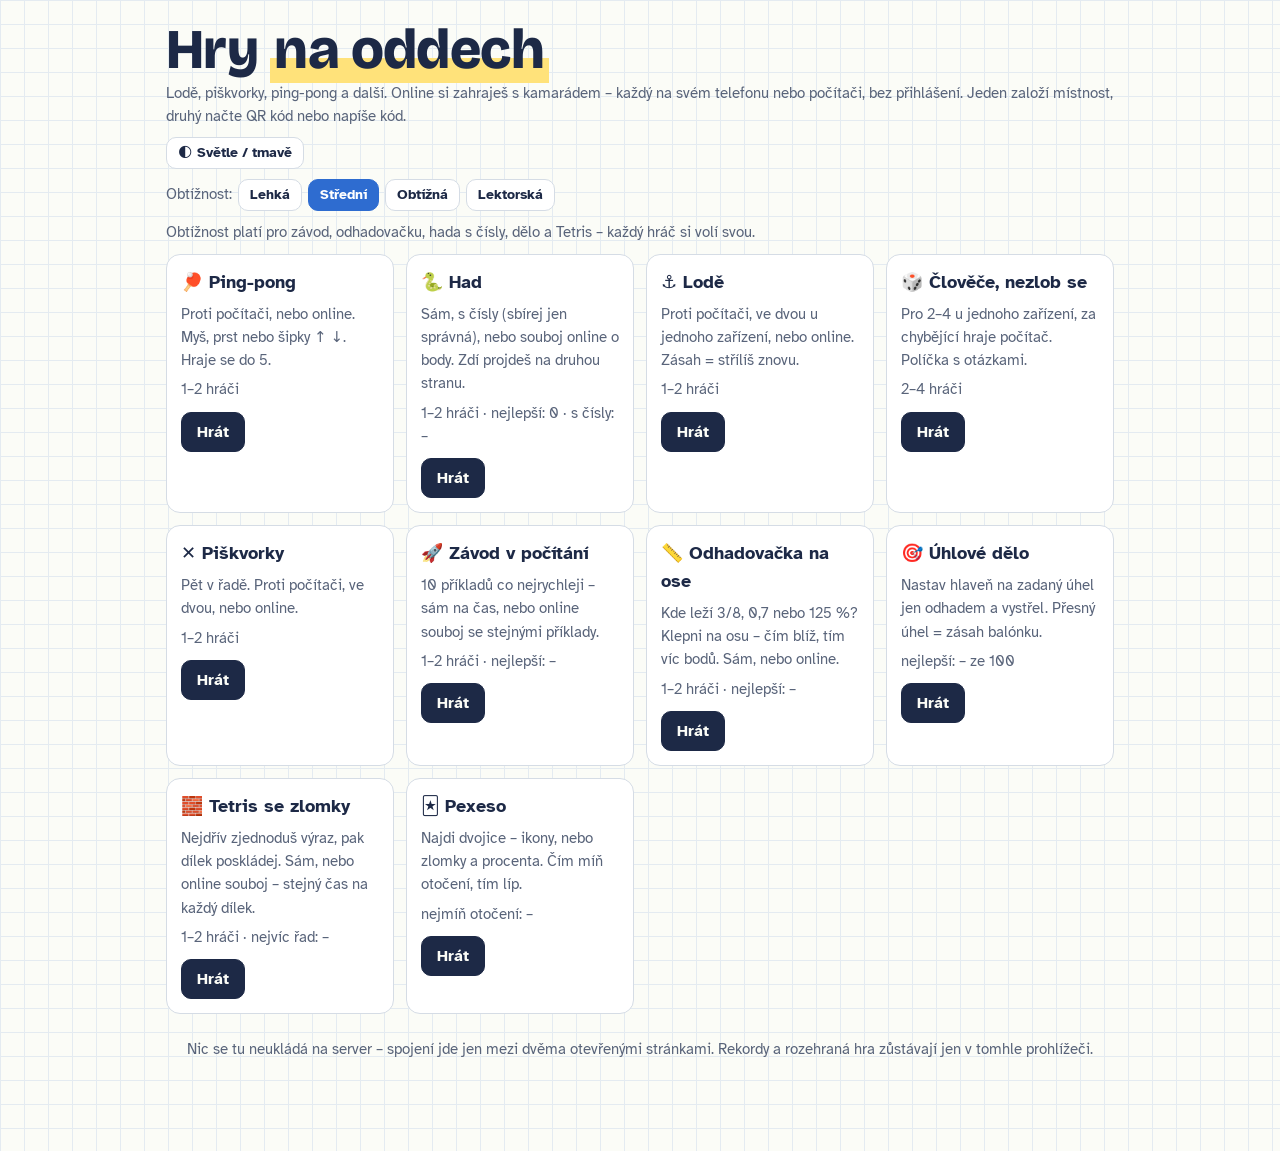
==== hry/index.html @ f2d733c8 "Učebna 0.8.5: hry na telefonu přes celou obrazovku Co-Authored-By: Claude Opus 5.5 <noreply@anthropi" ====
<!doctype html>
<!-- Hry na oddech: sestaveno ze stejných souborů her jako Matika (sestav-hry.py) – neupravovat ručně. Bez lekcí, testů a dat. -->
<html lang="cs"><head><meta charset="utf-8"><meta name="viewport" content="width=device-width,initial-scale=1,viewport-fit=cover"><meta name="description" content="Hry na oddech – lodě, piškvorky, ping-pong online bez přihlášení."><meta name="robots" content="noindex"><title>Hry na oddech</title>
<meta name="claude:viewport-fit-sides" content="cover">
<link rel="preconnect" href="https://fonts.googleapis.com">
<link rel="preconnect" href="https://fonts.gstatic.com" crossorigin>
<link rel="stylesheet" href="https://fonts.googleapis.com/css2?family=Atkinson+Hyperlegible:ital,wght@0,400;0,700;1,400&family=Bricolage+Grotesque:opsz,wght@12..96,600;12..96,800&family=Caveat:wght@500;700&family=STIX+Two+Text:ital,wght@0,500;1,500&display=swap">
<style id="matika-css">
/* Školní sešit: čtverečkovaný papír, modré pero, červená oprava, žlutý zvýrazňovač.
   Každá lekce je cesta po krocích – vždy jedna myšlenka, jeden obrázek, se kterým si hraješ, a hned malý úkol. */
:root {
  --papir: #fbfcf7; --mrizka: #e4ebf1; --karta: #ffffff; --linka: #d5dce5;
  --inkoust: #1d2946; --tuzka: #59647a; --cervena: #cf3f36; --zelena: #1f7f54; --zvyraz: #ffe27a;
  --modra: #2e6cd0; --cokolada: #7a4a2b; --cokolada-s: #ead9c8; --jablko: #d8483a; --hruska: #7fa21f; --fialova: #7b4fc4; --oranzova: #d9821e;
  --f-text: "Atkinson Hyperlegible", system-ui, -apple-system, "Segoe UI", sans-serif;
  --f-nadpis: "Bricolage Grotesque", "Atkinson Hyperlegible", system-ui, sans-serif;
  --f-ruka: "Caveat", "Segoe Print", "Comic Sans MS", cursive;
  --f-mat: "STIX Two Text", "Cambria Math", "Times New Roman", serif;
}
@media (prefers-color-scheme: dark) { :root:not([data-theme="light"]) {
  --papir: #131826; --mrizka: #1c2334; --karta: #1a2131; --linka: #2f394d;
  --inkoust: #e6ebf6; --tuzka: #a4aec3; --cervena: #ff6c62; --zelena: #4dc690; --zvyraz: #6a5716;
  --modra: #72a5ff; --cokolada: #c48a5c; --cokolada-s: #3a2b22; --jablko: #ff6b5b; --hruska: #b6d651; --fialova: #b28cff; --oranzova: #f0a24a; color-scheme: dark; } }
:root[data-theme="dark"] {
  --papir: #131826; --mrizka: #1c2334; --karta: #1a2131; --linka: #2f394d;
  --inkoust: #e6ebf6; --tuzka: #a4aec3; --cervena: #ff6c62; --zelena: #4dc690; --zvyraz: #6a5716;
  --modra: #72a5ff; --cokolada: #c48a5c; --cokolada-s: #3a2b22; --jablko: #ff6b5b; --hruska: #b6d651; --fialova: #b28cff; --oranzova: #f0a24a; color-scheme: dark; }

/* Vzhledy za body – přebíjí světlý i tmavý režim (stejná síla pravidla, jsou později) */
:root[data-skin="noc"] { --papir: #0f1530; --mrizka: #1a2246; --karta: #161d3d; --linka: #2b3561; --inkoust: #e9ecff; --tuzka: #a9b1d6; --modra: #7fb2ff; --zvyraz: #5a4a12; --cervena: #ff7a70; --zelena: #5fd3a0; --cokolada: #c48a5c; --cokolada-s: #3a2b22; --jablko: #ff6b5b; --hruska: #b6d651; --fialova: #b28cff; --oranzova: #f0a24a; color-scheme: dark; }
:root[data-skin="les"] { --papir: #f1f6ec; --mrizka: #dfe9d6; --karta: #fbfdf8; --linka: #c9d8bd; --inkoust: #1f3a26; --tuzka: #566a58; --modra: #2f7a2b; --zvyraz: #f2df86; --cervena: #cf3f36; --zelena: #1f7f54; --cokolada: #7a4a2b; --cokolada-s: #ead9c8; --jablko: #d8483a; --hruska: #7fa21f; --fialova: #7b4fc4; --oranzova: #d9821e; color-scheme: light; }
:root[data-skin="more"] { --papir: #eef7f9; --mrizka: #d6eaef; --karta: #fbfeff; --linka: #bfdde6; --inkoust: #14354a; --tuzka: #4b6878; --modra: #137f9e; --zvyraz: #ffe9a6; --cervena: #cf3f36; --zelena: #1f7f54; --cokolada: #7a4a2b; --cokolada-s: #ead9c8; --jablko: #d8483a; --hruska: #7fa21f; --fialova: #7b4fc4; --oranzova: #d9821e; color-scheme: light; }
:root[data-skin="vesmir"] { --papir: #120c26; --mrizka: #1d1540; --karta: #1a1236; --linka: #3a2c68; --inkoust: #efe8ff; --tuzka: #b7aad9; --modra: #c38bff; --zvyraz: #5c3b7a; --cervena: #ff7aa2; --zelena: #63e0b5; --cokolada: #c48a5c; --cokolada-s: #3a2b22; --jablko: #ff6b5b; --hruska: #b6d651; --fialova: #b28cff; --oranzova: #f0a24a; color-scheme: dark; }
:root[data-skin="vesmir"] body { background-image: radial-gradient(1.5px 1.5px at 20% 30%, #fff8 50%, transparent 51%), radial-gradient(1px 1px at 70% 80%, #fff6 50%, transparent 51%), radial-gradient(1.2px 1.2px at 45% 60%, #fff5 50%, transparent 51%), linear-gradient(var(--mrizka) 1px, transparent 1px), linear-gradient(90deg, var(--mrizka) 1px, transparent 1px); background-size: 140px 140px, 190px 190px, 230px 230px, 24px 24px, 24px 24px; }
:root[data-skin="zlato"] { --papir: #fbf6e6; --mrizka: #efe4c4; --karta: #fffdf5; --linka: #e0cf9f; --inkoust: #3a2c08; --tuzka: #6f5f35; --modra: #9a6f05; --zvyraz: #ffd85a; --cervena: #cf3f36; --zelena: #1f7f54; --cokolada: #7a4a2b; --cokolada-s: #ead9c8; --jablko: #d8483a; --hruska: #7fa21f; --fialova: #7b4fc4; --oranzova: #d9821e; color-scheme: light; }


* { box-sizing: border-box; }
[hidden] { display: none !important; }
html { -webkit-text-size-adjust: 100%; }
body { margin: 0; background-color: var(--papir); color: var(--inkoust); font: 18px/1.55 var(--f-text);
  background-image: linear-gradient(var(--mrizka) 1px, transparent 1px), linear-gradient(90deg, var(--mrizka) 1px, transparent 1px);
  background-size: 24px 24px; }
.obal { max-width: 980px; margin: 0 auto; padding-block: 22px 90px;
  padding-left: max(16px, env(safe-area-inset-left, 0px)); padding-right: max(16px, env(safe-area-inset-right, 0px)); }
header.hlava { display: grid; gap: 4px; margin-bottom: 10px; }
.nadtitul { font: 700 13px/1.2 var(--f-text); letter-spacing: .12em; text-transform: uppercase; color: var(--cervena); }
h1 { font: 800 clamp(34px, 6.4vw, 56px)/1 var(--f-nadpis); margin: 0; letter-spacing: -.01em; }
h1 .podtrh { background: linear-gradient(transparent 62%, var(--zvyraz) 62%); padding: 0 .08em; }
h2 { font: 800 28px/1.1 var(--f-nadpis); margin: 0; text-wrap: balance; }
h3 { font: 800 clamp(23px, 4vw, 30px)/1.15 var(--f-nadpis); margin: 0; text-wrap: balance; }
p { margin: 0; }
nav.zalozky { position: sticky; top: env(safe-area-inset-top, 0px); z-index: 6; display: flex; gap: 5px; flex-wrap: wrap; padding: 10px 0; background: var(--papir); }
body::before { content: ""; position: fixed; inset: 0 0 auto; height: env(safe-area-inset-top, 0px); z-index: 10; background: var(--papir); }
nav.zalozky a { text-decoration: none; color: var(--inkoust); border: 1.5px solid var(--linka); background: var(--karta); border-radius: 10px; padding: 8px 9px; font-weight: 700; font-size: 15px; }
nav.zalozky a[aria-current="page"] { border-color: var(--inkoust); background: var(--inkoust); color: var(--papir); }
.zal-zlom { flex-basis: 100%; height: 0; } nav.zalozky a.lektor, nav.zalozky .body-pill { margin-left: auto; } nav.zalozky a.lektor + .body-pill { margin-left: 0; }
@media (max-width: 560px) { nav.zalozky a { padding: 8px 11px; font-size: 15px; flex: none; } nav.zalozky a.testy, nav.zalozky a.lektor, nav.zalozky .body-pill { margin-left: 0; } .zal-zlom { display: none; }
  nav.zalozky { flex-wrap: nowrap; overflow-x: auto; scrollbar-width: none; margin: 0 -16px; padding-left: 16px; padding-right: 16px; scroll-padding-inline: 16px; } nav.zalozky::-webkit-scrollbar { display: none; } }

/* cesta po krocích */
section.lekce { display: grid; gap: 14px; grid-template-columns: minmax(0, 1fr); }
.lekce-hlava { display: flex; flex-wrap: wrap; align-items: baseline; gap: 4px 14px; padding-top: 6px; }
.lekce-hlava p { color: var(--tuzka); font-size: 16px; }
.cesta { display: flex; flex-wrap: wrap; gap: 6px; align-items: center; }
.cesta button { width: 38px; height: 38px; padding: 0; border-radius: 50%; font: 700 15px/1 var(--f-text); display: grid; place-items: center; }
.cesta button.byl { border-color: var(--zelena); color: var(--zelena); }
.cesta button[aria-current="step"] { background: var(--modra); border-color: var(--modra); color: var(--karta); }
.cesta .vse { width: auto; border-radius: 10px; padding: 0 12px; font-size: 14px; margin-left: 6px; }
.krok { background: var(--karta); border: 1.5px solid var(--linka); border-radius: 16px; padding: 20px; display: grid; gap: 14px; grid-template-columns: minmax(0, 1fr); }
.krok-cislo { font: 700 13px/1 var(--f-text); letter-spacing: .1em; text-transform: uppercase; color: var(--modra); }
.krok > header { display: grid; gap: 6px; }
.uvod { color: var(--tuzka); max-width: 66ch; }
.lekce:not(.vse) .krok:not(.ted) { display: none; }
.listovani { display: flex; align-items: center; gap: 10px; justify-content: space-between; }
.listovani span { font-size: 15px; color: var(--tuzka); text-align: center; }
.listovani button { min-width: 120px; }
.lekce.vse .listovani { display: none; }
@media (max-width: 560px) { .krok { padding: 14px; border-radius: 14px; } .listovani button { min-width: 0; } }

/* stavební kousky kroku */
.viz { display: grid; justify-items: center; gap: 8px; }
.viz svg { display: block; width: 100%; height: auto; touch-action: none; user-select: none; -webkit-user-select: none; }
.viz.uzky svg { max-width: 560px; }
.viz.stred svg { max-width: 660px; }
.hlaska { font: 700 21px/1.4 var(--f-text); text-align: center; min-height: 1.4em; text-wrap: balance; }
.hlaska .mat { font-size: 26px; }
.ovl { display: flex; flex-wrap: wrap; gap: 10px 14px; align-items: center; justify-content: center; }
.pocitadlo { display: inline-flex; align-items: center; border: 1.5px solid var(--linka); border-radius: 12px; overflow: hidden; background: var(--karta); }
.pocitadlo span { padding: 6px 10px 6px 12px; font-size: 15px; color: var(--tuzka); }
.pocitadlo b { font: 500 22px/1 var(--f-mat); min-width: 36px; text-align: center; }
.pocitadlo button { border: 0; border-radius: 0; padding: 10px 15px; background: var(--papir); font-size: 20px; }
button, select { font: 700 16px/1 var(--f-text); color: var(--inkoust); background: var(--karta); border: 1.5px solid var(--linka); border-radius: 10px; padding: 11px 15px; cursor: pointer; touch-action: manipulation; }
button:hover:not(:disabled), select:hover { border-color: var(--modra); }
button:disabled { opacity: .45; cursor: default; }
button.hlavni { background: var(--inkoust); color: var(--papir); border-color: var(--inkoust); }
button.hlavni:hover:not(:disabled) { border-color: var(--modra); }
button.maly { padding: 8px 11px; font-size: 14px; }
button:focus-visible, select:focus-visible, input:focus-visible, a:focus-visible, summary:focus-visible { outline: 3px solid var(--modra); outline-offset: 2px; }
input[type="range"] { accent-color: var(--modra); width: min(320px, 70vw); height: 30px; }
.posuvnik { display: grid; gap: 2px; justify-items: center; font-size: 15px; color: var(--tuzka); }
.pravidlo { border-left: 5px solid var(--zvyraz); background: color-mix(in srgb, var(--zvyraz) 26%, transparent); padding: 12px 16px; border-radius: 0 12px 12px 0; font-size: 18px; }
.pravidlo b { font-weight: 700; }
.realne { font-size: 17px; color: var(--tuzka); padding: 2px 4px; }
.realne::before { content: "V reálu"; font: 700 22px/1 var(--f-ruka); color: var(--zelena); display: inline-block; margin-right: 10px; }
details.proc { border: 1.5px dashed var(--linka); border-radius: 12px; padding: 0 14px; }
details.proc summary { cursor: pointer; padding: 11px 0; font-weight: 700; color: var(--modra); }
details.proc[open] { padding-bottom: 12px; }
details.proc > div { display: grid; gap: 8px; color: var(--inkoust); }
.mat { font: 500 24px/1.6 var(--f-mat); }
.mat i, i.v { font-family: var(--f-mat); font-style: italic; }
.zl { display: inline-flex; flex-direction: column; vertical-align: middle; text-align: center; line-height: 1.15; margin: 0 .12em; font-family: var(--f-mat); }
.zl > span:first-child { border-bottom: 1.6px solid currentColor; padding: 0 .2em; }
.zl > span:last-child { padding: 0 .2em; }
.zl.velky { font-size: 1.35em; }
.zl.velky > span:first-child { border-bottom-width: 2.4px; padding: 0 .35em .1em; }
.zl.velky > span:last-child { padding: .1em .35em 0; }
.c1 { color: var(--cokolada); } .c2 { color: var(--modra); } .c3 { color: var(--fialova); } .cok { color: var(--zelena); } .cne { color: var(--cervena); }
.dve { display: grid; grid-template-columns: repeat(2, minmax(0, 1fr)); gap: 12px; }
@media (max-width: 680px) { .dve { grid-template-columns: minmax(0, 1fr); } }
.ruka { font: 700 25px/1.1 var(--f-ruka); color: var(--cervena); }
.tlumeny { color: var(--tuzka); }
.pozn { font-size: 15px; color: var(--tuzka); }

/* malý úkol „Zkus“ */
.zkus { border: 2px solid var(--modra); border-radius: 14px; padding: 14px 16px; display: grid; gap: 10px; background: color-mix(in srgb, var(--modra) 5%, var(--karta)); }
.zkus-hlava { display: flex; align-items: baseline; gap: 10px; flex-wrap: wrap; }
.zkus-hlava b { font: 700 24px/1 var(--f-ruka); color: var(--modra); }
.zkus-hlava .skore { margin-left: auto; font-size: 14px; color: var(--tuzka); }
.zadani { font: 500 25px/1.7 var(--f-mat); overflow-x: auto; }
.zadani .text { font: 18px/1.5 var(--f-text); display: block; }
.tx { font: 19px/1.5 var(--f-text); }
.zl.slozeny > span { padding: .25em .35em; }
.zl.slozeny > span:first-child { border-bottom-width: 2.6px; }
.radek { display: flex; flex-wrap: wrap; gap: 8px; align-items: center; }
input.odpoved { font: 24px var(--f-mat); padding: 8px 12px; border: 1.5px solid var(--linka); border-radius: 10px; background: var(--papir); color: var(--inkoust); width: 220px; max-width: 100%; }
.zpetna { padding: 10px 14px; border-radius: 10px; font-weight: 700; }
.zpetna.ok { background: color-mix(in srgb, var(--zelena) 16%, transparent); color: var(--zelena); }
.zpetna.ne { background: color-mix(in srgb, var(--cervena) 13%, transparent); color: var(--cervena); }
.zpetna.skoro { background: color-mix(in srgb, var(--zvyraz) 45%, transparent); color: var(--inkoust); }
.postup { display: grid; gap: 4px; padding: 10px 14px; border-left: 3px solid var(--modra); background: var(--papir); border-radius: 0 10px 10px 0; }
.postup .mat { font-size: 22px; overflow-x: auto; }
.napoveda { font-size: 15px; color: var(--tuzka); }
.volby { display: flex; flex-wrap: wrap; gap: 8px; }
.volby button.vybrano { border-color: var(--modra); background: color-mix(in srgb, var(--modra) 14%, var(--karta)); }

/* je to správně? */
.pravda { display: grid; gap: 10px; }
.pravda-karta { border: 1.5px solid var(--linka); border-radius: 12px; padding: 12px 14px; display: grid; gap: 8px; background: var(--papir); }
.pravda-karta .mat { font-size: 25px; overflow-x: auto; }
.pravda-karta .proc-text { font-size: 17px; }
.pravda-karta.ok { border-color: var(--zelena); } .pravda-karta.ne { border-color: var(--cervena); }

/* krok za krokem */
.krokovnik { display: grid; gap: 10px; }
.krokovnik ol { margin: 0; padding: 0; list-style: none; display: grid; gap: 10px; counter-reset: k; }
.krokovnik li { display: grid; grid-template-columns: 34px minmax(0, 1fr); gap: 10px; align-items: start; counter-increment: k; }
.krokovnik li::before { content: counter(k); font: 700 15px/1 var(--f-text); width: 32px; height: 32px; border-radius: 50%; display: grid; place-items: center; border: 1.5px solid var(--modra); color: var(--modra); }
.krokovnik li.ted::before { background: var(--modra); color: var(--karta); }
.krokovnik li > div { display: grid; gap: 2px; }
.krokovnik .mat { overflow-x: auto; }
.krokovnik .co { font-size: 16px; color: var(--tuzka); }

/* výrazy */
.chipy { display: flex; flex-wrap: wrap; gap: 8px; min-height: 52px; justify-content: center; }
.chip { font: 500 23px/1 var(--f-mat); padding: 10px 14px; border-radius: 10px; border: 2px solid var(--linka); background: var(--papir); cursor: pointer; }
.chip.vybrany { border-color: var(--modra); background: color-mix(in srgb, var(--modra) 16%, var(--papir)); transform: translateY(-2px); }
.bedynky { display: grid; grid-template-columns: repeat(3, minmax(0, 1fr)); gap: 10px; }
@media (max-width: 640px) { .bedynky { grid-template-columns: repeat(2, minmax(0, 1fr)); } }
.bedynka { border: 2px solid var(--linka); border-radius: 12px; padding: 10px; display: grid; gap: 6px; align-content: start; min-height: 112px; background: var(--karta); cursor: pointer; text-align: left; font: inherit; color: inherit; }
.bedynka header { display: flex; align-items: center; gap: 8px; font-weight: 700; font-size: 15px; }
.bedynka header svg { width: 28px; height: 28px; }
.bedynka .obsah { font: 500 21px/1.3 var(--f-mat); }
.bedynka .soucet { font: 500 21px/1.3 var(--f-mat); color: var(--zelena); }
.bedynka.trese { animation: trese .35s; border-color: var(--cervena); }
@keyframes trese { 25% { transform: translateX(-5px); } 75% { transform: translateX(5px); } }
.kosik { display: flex; flex-wrap: wrap; gap: 4px; justify-content: center; min-height: 54px; padding: 8px; border: 2px dashed var(--linka); border-radius: 14px; width: min(100%, 520px); }
.kosik svg { width: 40px; height: 40px; }
.tabulka { border-collapse: collapse; font-size: 17px; }
.tabulka th, .tabulka td { border: 1px solid var(--linka); padding: 6px 10px; text-align: center; }
.tabulka td.mat { font-size: 20px; }

/* testy */
.test-karta { background: var(--karta); border: 1.5px solid var(--linka); border-radius: 16px; padding: 20px; display: grid; gap: 14px; }
.test-hlava { display: grid; gap: 4px; }
.test-hlava small { color: var(--tuzka); font-size: 15px; }
.soubory { display: grid; grid-template-columns: repeat(2, minmax(0, 1fr)); gap: 12px; }
@media (max-width: 640px) { .soubory { grid-template-columns: minmax(0, 1fr); } }
.soubor { border: 1.5px solid var(--linka); border-radius: 12px; padding: 14px; display: grid; gap: 10px; background: var(--papir); align-content: start; }
.soubor b { font-size: 18px; }
.soubor small { color: var(--tuzka); }
.akce { display: flex; flex-wrap: wrap; gap: 8px; }
a.tl { display: inline-flex; align-items: center; gap: 6px; text-decoration: none; font: 700 16px/1 var(--f-text); color: var(--inkoust); background: var(--karta); border: 1.5px solid var(--linka); border-radius: 10px; padding: 11px 15px; }
a.tl.hlavni { background: var(--inkoust); color: var(--papir); border-color: var(--inkoust); }
a.tl:hover { border-color: var(--modra); }
.ulohy { display: grid; gap: 8px; }
.uloha { display: grid; grid-template-columns: 58px minmax(0, 1fr); gap: 4px 12px; align-items: center; padding: 10px 12px; border: 1.5px solid var(--linka); border-radius: 12px; background: var(--papir); }
.uloha .cis { font: 800 22px/1 var(--f-nadpis); grid-row: span 2; align-self: start; padding-top: 6px; }
.uloha .tema { font-size: 14px; color: var(--tuzka); display: flex; flex-wrap: wrap; gap: 4px 10px; align-items: center; }
.uloha .tema a { color: var(--modra); font-weight: 700; }
.uloha.ok { border-color: var(--zelena); } .uloha.ne { border-color: var(--cervena); }
.uloha input.odpoved { width: 200px; font-size: 20px; padding: 6px 10px; }
.uloha .vys { font-size: 16px; font-weight: 700; }
.vysledky-souhrn { font: 700 20px/1.3 var(--f-text); }
.klic { display: grid; grid-template-columns: repeat(auto-fill, minmax(150px, 1fr)); gap: 6px; }
.klic div { border: 1px solid var(--linka); border-radius: 8px; padding: 6px 10px; background: var(--papir); font-size: 16px; }
.klic b { font-family: var(--f-nadpis); margin-right: 6px; }

/* testy – lektor i žákyně */
.stitek { display: inline-flex; align-items: center; gap: 4px; font-size: 13px; font-weight: 700; padding: 4px 9px; border-radius: 999px; background: var(--papir); border: 1.5px solid var(--linka); color: var(--tuzka); white-space: nowrap; }
.stitek.ukol { border-color: var(--oranzova); color: var(--oranzova); } .stitek.spolu { border-color: var(--modra); color: var(--modra); }
.stitek.hotovo, .stitek.ok { border-color: var(--zelena); color: var(--zelena); } .stitek.sdil { border-color: var(--fialova); color: var(--fialova); }
.stitek.pozor { border-color: var(--cervena); color: var(--cervena); }
.test-karta.zamceno { opacity: .6; border-style: dashed; }
.test-karta.hotovy { border-color: color-mix(in srgb, var(--zelena) 55%, var(--linka)); }
.vzkaz { border-left: 4px solid var(--zvyraz); background: color-mix(in srgb, var(--zvyraz) 22%, transparent); padding: 8px 12px; border-radius: 0 10px 10px 0; font: 700 21px/1.3 var(--f-ruka); }
.casomira { font: 700 22px/1 var(--f-text); color: var(--cervena); }
.lk-lista { display: flex; flex-wrap: wrap; gap: 10px 14px; align-items: center; }
.lk-lista .hlavni { margin-left: auto; }
.lk-panel { background: var(--karta); border: 1.5px solid var(--linka); border-radius: 14px; padding: 0 16px; }
.lk-panel summary { cursor: pointer; padding: 13px 0; font-weight: 700; }
.lk-panel[open] { padding-bottom: 14px; }
.lk-nast { display: grid; gap: 10px; }
.lk-nast label, .lk-pole label, .lk-text { display: grid; gap: 4px; font-size: 15px; color: var(--tuzka); }
label.check { display: flex; align-items: center; gap: 8px; font-size: 16px; color: var(--inkoust); cursor: pointer; }
label.check input { width: 20px; height: 20px; accent-color: var(--modra); }
.chip-tema { font: 700 15px/1 var(--f-text); padding: 9px 13px; border-radius: 999px; }
.chip-tema.probrano { border-color: var(--zelena); color: var(--zelena); background: color-mix(in srgb, var(--zelena) 10%, var(--karta)); }
.lk-seznam { display: grid; gap: 10px; }
.test-karta.lk { padding: 14px 16px; gap: 10px; }
.test-karta.sdileno { border-left: 5px solid var(--fialova); }
.lk-hlava { display: grid; grid-template-columns: auto minmax(0, 1fr) auto; gap: 8px 14px; align-items: center; }
.lk-hlava .akce { grid-column: 1 / -1; }
.lk-sipky { display: grid; gap: 4px; } .lk-sipky button { padding: 4px 9px; }
.lk-nazev { display: grid; gap: 2px; } .lk-nazev b { font: 800 22px/1.1 var(--f-nadpis); } .lk-nazev small { color: var(--tuzka); font-size: 14px; }
.lk-stitky { display: flex; flex-wrap: wrap; gap: 6px; justify-content: flex-end; }
.lk-detail { display: grid; gap: 12px; border-top: 1.5px dashed var(--linka); padding-top: 12px; }
.lk-pole { display: flex; flex-wrap: wrap; gap: 10px 18px; align-items: end; }
.lk-pole input[type=date], .lk-nast select, textarea { font: 16px var(--f-text); padding: 8px 10px; border: 1.5px solid var(--linka); border-radius: 10px; background: var(--papir); color: var(--inkoust); }
textarea { width: 100%; resize: vertical; }
.lk-ulohy { display: grid; grid-template-columns: repeat(auto-fill, minmax(250px, 1fr)); gap: 6px; }
.lk-uloha { display: grid; grid-template-columns: 26px minmax(0, 1fr) auto; gap: 6px; align-items: center; padding: 5px 8px; border-radius: 10px; background: var(--papir); border: 1.5px solid transparent; }
.lk-uloha.nepro { border-color: color-mix(in srgb, var(--cervena) 45%, transparent); }
.lk-uloha select { font: 14px var(--f-text); padding: 6px; border-radius: 8px; min-width: 0; width: 100%; }
.lk-uloha .volby { gap: 3px; flex-wrap: nowrap; } .lk-uloha .volby button { padding: 6px 8px; }
dialog#lk-dialog { border: 1.5px solid var(--linka); border-radius: 16px; background: var(--karta); color: var(--inkoust); padding: 0; width: min(640px, calc(100vw - 32px)); max-height: calc(100vh - 40px); }
dialog#lk-dialog::backdrop { background: rgba(10, 16, 30, .45); }
.lk-okno { display: grid; gap: 12px; padding: 18px 20px; }
.lk-okno fieldset { border: 1.5px solid var(--linka); border-radius: 12px; display: grid; gap: 6px; padding: 10px 14px; }
.lk-okno legend { font-weight: 700; padding: 0 6px; }
.lk-sdil-seznam { display: grid; gap: 6px; max-height: 40vh; overflow: auto; }
@media (max-width: 560px) { .lk-hlava { grid-template-columns: minmax(0, 1fr); } .lk-stitky { justify-content: flex-start; } .lk-lista .hlavni { margin-left: 0; } }

/* ⭐ body, poznámky a minihry */
.body-pill { display: inline-flex; align-items: center; gap: 4px; border-color: var(--oranzova) !important; border-radius: 999px !important; font-variant-numeric: tabular-nums; }
.body-pill[aria-current="page"] { background: var(--oranzova) !important; border-color: var(--oranzova) !important; color: var(--karta) !important; }
.toast { position: fixed; left: 50%; bottom: max(18px, env(safe-area-inset-bottom, 0px)); transform: translateX(-50%); z-index: 40; max-width: min(92vw, 520px);
  background: var(--inkoust); color: var(--papir); padding: 12px 18px; border-radius: 14px; font-weight: 700; box-shadow: 0 8px 28px #0004; animation: vyjed .25s ease-out; }
@keyframes vyjed { from { transform: translate(-50%, 16px); opacity: 0; } }
.plus-body { position: fixed; z-index: 41; pointer-events: none; transform: translateX(-50%); font: 800 24px/1 var(--f-nadpis); color: var(--oranzova); text-shadow: 0 1px 0 var(--karta); animation: leti 1.05s ease-out forwards; }
@keyframes leti { 0% { opacity: 0; transform: translate(-50%, 6px) scale(.8); } 20% { opacity: 1; transform: translate(-50%, -6px) scale(1.15); } 100% { opacity: 0; transform: translate(-50%, -54px) scale(1); } }
.pozn-tl { justify-self: start; margin-top: 4px; padding: 7px 11px; font-size: 14px; font-weight: 700; background: transparent; color: var(--tuzka); border-style: dashed; }
.pozn-tl.ma { border-style: solid; border-color: var(--oranzova); color: var(--oranzova); }
.moje-pozn { display: grid; gap: 8px; padding: 12px; border: 1.5px solid var(--oranzova); border-radius: 12px; background: var(--karta); }
.moje-pozn textarea, .hry-app textarea { width: 100%; font: 17px/1.4 var(--f-text); color: var(--inkoust); background: var(--papir); border: 1.5px solid var(--linka); border-radius: 10px; padding: 10px; resize: vertical; }
.body-hlava { display: flex; flex-wrap: wrap; gap: 14px 24px; align-items: center; justify-content: space-between; padding: 16px 18px; background: var(--karta); border: 1.5px solid var(--linka); border-radius: 16px; }
.nad-maly { font: 700 12px/1 var(--f-text); letter-spacing: .1em; text-transform: uppercase; color: var(--tuzka); }
.body-velke { font: 800 46px/1.05 var(--f-nadpis); font-variant-numeric: tabular-nums; }
.k-odmene { flex: 1 1 240px; display: grid; gap: 6px; max-width: 420px; }
.ukazatel { height: 12px; background: var(--mrizka); border-radius: 999px; overflow: hidden; }
.ukazatel > span { display: block; height: 100%; border-radius: inherit; background: linear-gradient(90deg, var(--oranzova), var(--zvyraz)); transition: width .4s; }
#hry-app h3 { font-size: 22px; }
.vzhledy { display: grid; grid-template-columns: repeat(auto-fill, minmax(132px, 1fr)); gap: 10px; }
.vzhled { display: grid; gap: 6px; padding: 10px; text-align: left; line-height: 1.2; }
.vzhled small { font-weight: 400; font-size: 13px; color: var(--tuzka); }
.vzhled.vybrany { border-color: var(--modra); box-shadow: inset 0 0 0 1.5px var(--modra); }
.vz-nahled { display: flex; align-items: flex-end; justify-content: space-between; height: 56px; padding: 8px 10px; border-radius: 10px; font: 800 20px/1 var(--f-nadpis); border: 1px solid #0002; }
.vz-nahled > span { width: 28px; height: 8px; border-radius: 4px; }
.hry { display: grid; grid-template-columns: repeat(auto-fill, minmax(220px, 1fr)); gap: 12px; }
.hra-karta { display: grid; gap: 6px; align-content: start; padding: 14px; background: var(--karta); border: 1.5px solid var(--linka); border-radius: 14px; }
.hra-karta p { margin: 0; } .hra-karta button { justify-self: start; margin-top: 4px; }
.hra-karta.zamceno { opacity: .62; }
.hra-plocha { display: grid; gap: 14px; padding: 16px; background: var(--karta); border: 2px solid var(--modra); border-radius: 16px; }
.hra-otazka { display: grid; place-items: center; min-height: 150px; }
.hra-volby { display: grid; grid-template-columns: repeat(auto-fit, minmax(104px, 1fr)); gap: 8px; }
.hra-volby button { font-size: 20px; padding: 14px 10px; min-height: 58px; }
.hra-volby button.dobre { background: var(--zelena); border-color: var(--zelena); color: var(--karta); }
.hra-volby button.spatne { background: var(--cervena); border-color: var(--cervena); color: var(--karta); animation: zatres .3s; }
@keyframes zatres { 25% { transform: translateX(-5px); } 75% { transform: translateX(5px); } }
.hra-cas { font-weight: 800; font-variant-numeric: tabular-nums; }
.hra-konec { display: grid; gap: 8px; justify-items: center; text-align: center; padding: 8px; }
.hra-konec b { font: 800 28px/1.1 var(--f-nadpis); }
.poznamky { display: grid; gap: 8px; }
.pozn-radek { display: grid; grid-template-columns: minmax(0, 1fr) auto; gap: 2px 12px; padding: 10px 12px; background: var(--karta); border: 1.5px solid var(--linka); border-radius: 12px; }
.pozn-radek a { font-weight: 700; color: var(--modra); text-decoration: none; } .pozn-radek p { margin: 0; grid-column: 1; }
.pozn-radek button { grid-column: 2; grid-row: 1 / span 2; align-self: center; }
details.verze { margin-top: 28px; font-size: 14px; color: var(--tuzka); }
details.verze summary { cursor: pointer; font-weight: 700; }
details.verze ol { margin: 8px 0 0; padding-left: 0; list-style: none; display: grid; gap: 4px; }
details.verze b { color: var(--inkoust); font-variant-numeric: tabular-nums; }
/* řešení úloh krok za krokem */
.m { font-family: var(--f-mat); font-size: 1.12em; white-space: nowrap; }
.m .zl { font-size: .9em; }
details.reseni { grid-column: 1 / -1; border: 1.5px solid var(--modra); border-radius: 12px; background: var(--karta); padding: 0 12px; margin-top: 4px; }
.uloha > details.reseni { grid-column: 2; }
.lk-uloha:has(details.reseni[open]) { grid-column: 1 / -1; }
details.reseni > summary { cursor: pointer; padding: 9px 0; font-weight: 700; color: var(--modra); font-size: 15px; }
details.reseni[open] { padding-bottom: 12px; }
.reseni-telo { display: grid; gap: 10px; font-size: 16px; line-height: 1.6; }
.reseni-telo p { margin: 0; }
.reseni-kroky { margin: 0; padding-left: 24px; display: grid; gap: 10px; }
.reseni-kroky li::marker { font-weight: 800; color: var(--modra); }
.reseni-telo { container-type: inline-size; }
.rk { display: grid; grid-template-columns: minmax(0, 1fr); gap: 12px; align-items: start; }
@container (min-width: 700px) { .rk:not(.rk-bez) { grid-template-columns: minmax(0, 1.1fr) minmax(0, 1fr); } }
.rk-obr { background: var(--papir); border: 1px solid var(--linka); border-radius: 12px; padding: 10px; }
.rk-svg { width: 100%; height: auto; display: block; }
.rk-pravo { display: grid; gap: 10px; }
.rk-krok { border: 1.5px solid var(--modra); border-radius: 12px; padding: 10px 12px; display: grid; gap: 6px; background: var(--karta); }
.rk-c { font-size: 12px; font-weight: 800; letter-spacing: .06em; text-transform: uppercase; color: var(--tuzka); }
.rk-tl { display: flex; align-items: center; gap: 8px; flex-wrap: wrap; }
.rk-tl .hlavni { margin-left: auto; }
.rk-tecky { display: inline-flex; gap: 4px; } .rk-tecky i { width: 7px; height: 7px; border-radius: 50%; background: var(--linka); } .rk-tecky i.on { background: var(--modra); }
details.rk-pred { font-size: 14px; color: var(--tuzka); } details.rk-pred summary { cursor: pointer; } details.rk-pred ol { margin: 6px 0 0; padding-left: 22px; display: grid; gap: 4px; }
.slovni-ramec { width: 100%; height: calc(100vh - 170px); min-height: 560px; border: 1px solid var(--linka); border-radius: 14px; background: #F4F1EA; display: block; }
.rk-dole { justify-content: space-between; align-items: center; }
button.odkaz { border: 0; background: none; padding: 4px 0; color: var(--modra); font: inherit; font-size: 14px; text-decoration: underline; cursor: pointer; }
details.proc-krok { margin-top: 4px; font-size: 14px; color: var(--tuzka); }
details.proc-krok summary { cursor: pointer; font-weight: 700; display: inline; }
details.proc-krok[open] > div { padding: 4px 0 0 12px; border-left: 3px solid var(--zvyraz); margin-top: 4px; }
.reseni-vysl { padding: 8px 12px; border-radius: 10px; background: color-mix(in srgb, var(--zelena) 12%, transparent); }
.reseni-pozor { padding: 8px 12px; border-radius: 10px; background: color-mix(in srgb, var(--oranzova) 14%, transparent); font-size: 15px; }
@media (max-width: 560px) { .m { white-space: normal; } .uloha > details.reseni { grid-column: 1 / -1; } }
/* vyplnitelný záznamový arch */
.pdf-telo.dva.s-archem { grid-template-columns: minmax(0, 1.3fr) minmax(0, 1fr); }
@media (max-width: 900px) { .pdf-telo.dva.s-archem { grid-template-columns: minmax(0, 1fr); } }
.arch-panel { grid-template-rows: minmax(0, 1fr); }
.arch-pane { display: block; padding: 0; background: var(--papir); }
.arch { display: grid; gap: 12px; padding: 0 16px 60px; max-width: 640px; margin: 0 auto; }
.arch-hlava { display: grid; gap: 4px; position: sticky; top: 0; z-index: 1; background: var(--papir); padding: 12px 0 8px; border-bottom: 1.5px solid var(--linka); }
.arch-hlava b { font: 800 20px var(--f-nadpis); }
.arch-skore { display: flex; gap: 10px; align-items: baseline; } .arch-skore b { font: 800 26px var(--f-nadpis); color: var(--modra); }
.arch-u { display: grid; gap: 8px; padding: 10px 12px; border: 1.5px solid var(--linka); border-radius: 12px; background: var(--karta); }
.arch-u.ok { border-color: color-mix(in srgb, var(--zelena) 60%, var(--linka)); } .arch-u.cast { border-color: color-mix(in srgb, var(--oranzova) 60%, var(--linka)); } .arch-u.ne { border-color: color-mix(in srgb, var(--cervena) 55%, var(--linka)); }
.arch-u h4 { margin: 0; font: 800 16px var(--f-text); display: flex; justify-content: space-between; gap: 8px; }
.arch-b { font: 700 14px var(--f-text); color: var(--tuzka); font-variant-numeric: tabular-nums; }
.arch-pole { display: flex; flex-wrap: wrap; gap: 6px 8px; align-items: center; }
.arch-cis { font: 700 14px var(--f-text); min-width: 36px; color: var(--tuzka); font-variant-numeric: tabular-nums; }
.arch-pole input { flex: 1 1 140px; min-width: 0; max-width: 260px; font: 20px var(--f-mat); padding: 6px 10px; border: 1.5px solid var(--linka); border-radius: 8px; background: var(--papir); color: var(--inkoust); }
.arch-pred, .arch-jedn { font: 18px var(--f-mat); color: var(--tuzka); }
.arch-volby { display: inline-flex; flex-wrap: wrap; gap: 4px; }
.arch-volby button { min-width: 40px; padding: 7px 10px; font: 700 15px var(--f-text); }
.arch-volby button.vybrano { background: var(--inkoust); color: var(--papir); border-color: var(--inkoust); }
.arch-konstr { display: grid; gap: 6px; font-size: 14px; color: var(--tuzka); flex: 1 1 200px; }
.arch-vys { flex-basis: 100%; padding-left: 44px; font-weight: 800; font-size: 16px; }
.arch-vys small { font-weight: 500; font-size: 14px; color: var(--tuzka); }
.arch-vys.ok { color: var(--zelena); } .arch-vys.cast { color: var(--oranzova); } .arch-vys.ne, .arch-vys.prazdne { color: var(--cervena); }
.arch-post { font-size: 13px; }
.arch-pata { display: flex; flex-wrap: wrap; gap: 8px; justify-content: space-between; }
.arch .reseni { grid-column: auto; }
/* prohlížeč PDF ve stránce – jeden dokument, nebo dva vedle sebe */
.pdf-okno { position: fixed; inset: 0; z-index: 50; display: grid; grid-template-rows: auto minmax(0, 1fr); background: var(--papir); }
.pdf-lista { display: flex; flex-wrap: wrap; gap: 8px 14px; align-items: center; justify-content: space-between; padding: 8px max(16px, env(safe-area-inset-left, 0px)); padding-top: max(8px, env(safe-area-inset-top, 0px)); background: var(--karta); border-bottom: 1.5px solid var(--linka); }
.prepinac-pdf { display: flex; gap: 6px; align-items: center; min-width: 0; } .prepinac-pdf b { font: 800 18px/1.2 var(--f-nadpis); }
.prepinac-pdf button[aria-pressed="true"] { background: var(--inkoust); color: var(--papir); border-color: var(--inkoust); }
.pdf-telo { min-height: 0; display: grid; grid-template-columns: minmax(0, 1fr); }
.pdf-telo.dva { grid-template-columns: minmax(0, 1fr) minmax(0, 1fr); }
.pdf-pane { display: grid; grid-template-rows: auto minmax(0, 1fr); min-height: 0; min-width: 0; }
.pdf-telo.dva .pdf-pane + .pdf-pane { border-left: 2px solid var(--linka); }
.pdf-pane-hlava { display: flex; flex-wrap: wrap; gap: 4px 10px; align-items: center; justify-content: space-between; padding: 6px 12px; background: var(--karta); border-bottom: 1px solid var(--linka); font-size: 14px; }
.pdf-pane-hlava .radek { gap: 6px; } .pdf-pane-hlava a.tl { padding: 6px 10px; font-size: 13px; }
.pdf-stranky { overflow: auto; padding: 16px 12px 48px; display: grid; justify-items: center; align-content: start; gap: 14px; background: var(--mrizka); }
.pdf-stranky:has(iframe) { padding: 0; display: block; }
.pdf-stranky iframe { width: 100%; height: 100%; border: 0; background: #fff; display: block; }
.pdf-stranky canvas { display: block; background: #fff; border-radius: 4px; box-shadow: 0 2px 12px #0003; }
/* dotyk: malá tlačítka aspoň 40 px na výšku, ať se trefí prstem */
@media (pointer: coarse) { button.maly, a.tl, button.tl, button.hlavni, .chip-tema, .pozn-tl { min-height: 40px; } }
.pdf-stranky:not(.arch-pane) { touch-action: pan-x pan-y; } .pdf-stranky.priblizeno { justify-items: start; } .pdf-stranky.priblizeno canvas { max-width: none; }
html.pdf-otevreno { overflow: hidden; }
.jen-uzke { display: none; }
@media (max-width: 900px) { .pdf-telo.dva { grid-template-columns: minmax(0, 1fr); } .pdf-telo.dva .pdf-pane:not(.aktivni) { display: none; } .pdf-telo.dva .pdf-pane + .pdf-pane { border-left: 0; } .jen-uzke { display: inline-flex; } .jen-siroke { display: none; } }
@media print {
  html.tisk-pdf, html.tisk-pdf body { overflow: visible !important; background: #fff !important; }
  html.tisk-pdf body > :not(.pdf-okno), html.tisk-pdf .pdf-lista, html.tisk-pdf .pdf-pane-hlava, html.tisk-pdf .pdf-pane:not(.tisknout) { display: none !important; }
  html.tisk-pdf .pdf-okno, html.tisk-pdf .pdf-telo, html.tisk-pdf .pdf-pane { position: static; display: block !important; background: none; }
  html.tisk-pdf .pdf-stranky { display: block; overflow: visible; padding: 0; background: none; }
  html.tisk-pdf .pdf-stranky canvas { width: auto !important; height: auto; max-width: 100% !important; max-height: 98vh; margin: 0 auto; box-shadow: none; border-radius: 0; break-after: page; }
}
@media print {
  body { background: #fff; } nav.zalozky, .cesta, .listovani, .zkus .radek button { display: none !important; }
  .lekce .krok { display: grid !important; break-inside: avoid; }
}
/* ===== 3.0: férové body, výzvy, zvířátka, pauza, zámky kroků ===== */
.body-pill { position: relative; overflow: hidden; }
.body-pill::after { content: ""; position: absolute; left: 0; bottom: 0; height: 3px; width: var(--cil, 0%); background: var(--oranzova); transition: width .4s; }
.body-pill.splneno::after { background: var(--zelena); }
.pill-plamen { font-size: .88em; margin-right: 3px; }
.zisk { display: inline-block; margin-left: 6px; font-weight: 800; color: var(--oranzova); }
.zisk small { font-weight: 600; }
.zisk.nic { font-weight: 500; color: var(--tuzka); font-size: .9em; }
.den-app { display: grid; gap: 12px; } .den-app h3 { margin: 4px 0 0; }
.ukazatel.plny > span { background: var(--zelena); }
.vyzvy { display: grid; gap: 10px; grid-template-columns: repeat(auto-fit, minmax(220px, 1fr)); }
.vyzva { display: flex; gap: 10px; align-items: flex-start; padding: 12px 14px; background: var(--karta); border: 1.5px solid var(--linka); border-radius: 14px; }
.vyzva > div { flex: 1; display: grid; gap: 6px; } .vyzva small { color: var(--tuzka); } .vyzva .ukazatel { height: 8px; }
.vyzva.hotovo { border-color: var(--zelena); } .vyzva-ik { font-size: 22px; line-height: 1; }
/* zvířátka */
.zvire { display: block; width: 100%; height: auto; overflow: visible; }
.zv-app { display: grid; gap: 12px; }
.zv-uvod { display: flex; gap: 16px; align-items: center; flex-wrap: wrap; padding: 14px 16px; background: var(--karta); border: 1.5px solid var(--linka); border-radius: 16px; }
.zv-uvod > div:first-child { width: 120px; } .zv-uvod > div:last-child { flex: 1 1 220px; display: grid; gap: 6px; } .zv-uvod h3, .zv-uvod p { margin: 0; }
.zv-pruh { height: 10px; background: var(--mrizka); border-radius: 999px; overflow: hidden; }
.zv-pruh i { display: block; height: 100%; border-radius: inherit; background: linear-gradient(90deg, var(--oranzova), var(--zvyraz)); }
.zv-mrizka { display: grid; grid-template-columns: repeat(auto-fill, minmax(104px, 1fr)); gap: 10px; }
.zv-karta { display: grid; gap: 4px; justify-items: center; padding: 8px 6px 10px; border-radius: 14px; font: 600 13px/1.2 var(--f-text); height: auto; }
.zv-karta .zvire { width: 84px; } .zv-karta:disabled { cursor: default; color: var(--tuzka); opacity: 1; } .zv-karta:disabled .zvire { opacity: .4; }
.zv-karta.vybrano { border-color: var(--oranzova); box-shadow: 0 0 0 2px var(--oranzova) inset; }
.zv-karta:not(:disabled):hover .zvire { animation: zv-skok .5s ease-out; }
.zv-radost { animation: zv-skok .55s ease-out 3; }
@keyframes zv-skok { 0%, 100% { transform: translateY(0); } 45% { transform: translateY(-12%); } }
/* pixel art: animace = střídání celých snímků (každý má vlastní obrys, nic se neodtrhne); bez pohybu zůstane první snímek */
.zvire-px .zv-p1, .zvire-px .zv-v1, .zvire-px .zv-m1, .zvire-px .zv-vicko { opacity: 0; }
.zv-klid .zv-p0 { animation: zv-px-a 2.8s infinite step-end; } .zv-klid .zv-p1 { animation: zv-px-b 2.8s infinite step-end; }
.zv-klid .zv-v0, .zv-radost .zv-v0 { animation: zv-px-a .5s infinite step-end; } .zv-klid .zv-v1, .zv-radost .zv-v1 { animation: zv-px-b .5s infinite step-end; }
.zv-klid .zv-m0 { animation: zv-px-a .6s infinite step-end; } .zv-klid .zv-m1 { animation: zv-px-b .6s infinite step-end; }
.zv-radost .zv-m0 { animation: zv-px-a .3s infinite step-end; } .zv-radost .zv-m1 { animation: zv-px-b .3s infinite step-end; }
.zv-klid .zv-vicko { animation: zv-px-mrk 4.5s infinite step-end; }
@keyframes zv-px-a { 0% { opacity: 1; } 50% { opacity: 0; } 100% { opacity: 0; } }
@keyframes zv-px-b { 0% { opacity: 0; } 50% { opacity: 1; } 100% { opacity: 1; } }
@keyframes zv-px-mrk { 0% { opacity: 0; } 94% { opacity: 1; } 97% { opacity: 0; } 100% { opacity: 0; } }
.zv-pochvala { position: fixed; right: 12px; bottom: 76px; z-index: 42; display: flex; align-items: flex-end; gap: 4px; pointer-events: none; }
.zv-pochvala .zvire { width: 96px; }
.zv-bublina { display: grid; gap: 2px; background: var(--karta); border: 2px solid var(--oranzova); border-radius: 14px 14px 14px 4px; padding: 8px 12px; margin-bottom: 44px; font: 700 16px/1.2 var(--f-nadpis); color: var(--inkoust); box-shadow: 0 6px 18px rgb(0 0 0 / .15); }
.zv-bublina span { color: var(--oranzova); } .zv-bublina small { font: 600 12px var(--f-text); color: var(--tuzka); }
.zv-pochvala.ven { animation: zv-prijezd 2.6s ease both; }
@keyframes zv-prijezd { 0% { transform: translateY(130%); opacity: 0; } 12%, 84% { transform: none; opacity: 1; } 100% { transform: translateY(130%); opacity: 0; } }
.zv-novy { position: fixed; inset: 0; z-index: 50; display: grid; place-items: center; padding: 16px; background: rgb(0 0 0 / .38); }
.zv-novy-karta { display: grid; gap: 8px; justify-items: center; text-align: center; width: 100%; max-width: 340px; padding: 20px 22px; background: var(--karta); border-radius: 20px; box-shadow: 0 20px 50px rgb(0 0 0 / .3); animation: zv-pop .45s cubic-bezier(.2, 1.4, .4, 1); }
.zv-novy-karta .zvire { width: 170px; } .zv-novy-karta h3, .zv-novy-karta p { margin: 0; }
.zv-novy .nad { font: 800 13px var(--f-nadpis); letter-spacing: .08em; text-transform: uppercase; color: var(--oranzova); }
@keyframes zv-pop { from { transform: scale(.6); opacity: 0; } }
/* pauza */
.pauza-app { display: grid; gap: 10px; } .pauza-app h3, .pauza-app > p { margin: 0; } .pauza-stav { font-weight: 600; } .pauza-ukazatel { height: 8px; }
.pauza-plocha { display: grid; gap: 10px; padding: 12px; background: var(--karta); border: 1.5px solid var(--linka); border-radius: 16px; }
.pauza-lista { justify-content: space-between; align-items: center; }
.pauza-hra { display: grid; gap: 8px; justify-items: center; } .pauza-napis { margin: 0; text-align: center; min-height: 1.4em; }
.pauza-platno { display: block; width: 100%; max-width: 720px; height: auto; aspect-ratio: 8 / 5; border: 1.5px solid var(--linka); border-radius: 12px; touch-action: none; }
/* hra přes celou obrazovku (telefon): lišta s názvem a Zavřít nahoře, plocha se vejde na výšku */
.pauza-plocha.cela { position: fixed; inset: 0; z-index: 70; border: 0; border-radius: 0; background: var(--papir); align-content: start; overflow-y: auto; overscroll-behavior: contain;
  padding: max(8px, env(safe-area-inset-top, 0px)) max(10px, env(safe-area-inset-right, 0px)) max(12px, env(safe-area-inset-bottom, 0px)) max(10px, env(safe-area-inset-left, 0px)); }
html.hra-cela, html.hra-cela body { overflow: hidden; }
.pauza-plocha.cela .pauza-lista { position: sticky; top: 0; z-index: 3; background: var(--papir); padding-block: 4px; flex-wrap: nowrap; gap: 8px; }
.pauza-plocha.cela .pauza-lista > b { font-size: 17px; min-width: 0; overflow: hidden; text-overflow: ellipsis; white-space: nowrap; }
.pauza-plocha.cela .pauza-lista [data-pa="zavrit"] { min-height: 42px; padding-inline: 16px; font-size: 15px; flex: none; }
.pauza-plocha.cela .pauza-platno { width: auto; max-width: 100%; max-height: calc(100dvh - 210px); margin-inline: auto; }
.had-sipky { display: grid; grid-template-columns: repeat(3, 56px); grid-template-areas: ". u ." "l d r"; gap: 6px; }
.had-sipky button { height: 48px; padding: 0; font-size: 20px; }
.had-sipky [data-sm="ArrowUp"] { grid-area: u; } .had-sipky [data-sm="ArrowLeft"] { grid-area: l; } .had-sipky [data-sm="ArrowDown"] { grid-area: d; } .had-sipky [data-sm="ArrowRight"] { grid-area: r; }
@media (hover: hover) and (pointer: fine) { .had-sipky { display: none; } }
.uvod-karta { max-width: 420px; text-align: left; justify-items: stretch; } .uvod-karta .zvire { width: 110px; justify-self: center; } .uvod-karta h3 { text-align: center; }
.uvod-kroky { list-style: none; margin: 4px 0 8px; padding: 0; display: grid; gap: 12px; }
.uvod-kroky li { display: flex; gap: 12px; align-items: flex-start; } .uvod-kroky li > span { font-size: 24px; line-height: 1.1; }
.uvod-kroky p { margin: 2px 0 0; color: var(--tuzka); font-size: 15px; } .uvod-karta .hlavni { justify-self: end; }
.pex-druh { justify-content: center; }
.pexeso { display: grid; grid-template-columns: repeat(4, minmax(0, 92px)); gap: 8px; justify-content: center; width: 100%; perspective: 600px; }
.pex { position: relative; display: grid; place-items: center; aspect-ratio: 1; height: auto; padding: 0; overflow: hidden; border-radius: 12px; border: 1.5px solid var(--inkoust);
  background: var(--inkoust) repeating-linear-gradient(45deg, transparent 0 9px, rgb(255 255 255 / .07) 9px 10px); }
.pex::after { content: ""; width: 14px; height: 14px; border: 2px solid rgb(255 255 255 / .45); transform: rotate(45deg); border-radius: 2px; }
.pex-lic { position: absolute; inset: 0; display: none; place-items: center; padding: 14%; background: var(--karta); }
.pex.lic .pex-lic { display: grid; } .pex.lic { animation: pex-otoc .22s ease-out; border-color: var(--linka); }
.pex.par { border-color: var(--zelena); box-shadow: 0 0 0 2px var(--zelena) inset; } .pex.par .pex-lic { opacity: .8; }
.pex-ikona { width: 100%; height: 100%; fill: none; stroke: currentColor; stroke-width: 1.7; stroke-linecap: round; stroke-linejoin: round; }
.pex-mat { font: 700 clamp(18px, 5vw, 26px)/1 var(--f-mat, var(--f-text)); color: var(--inkoust); } .pex-mat .zl { font-size: 1.15em; }
@keyframes pex-otoc { from { transform: rotateY(90deg); } }
/* přehled */
nav.zalozky a.prehled { border-color: var(--modra); } nav.zalozky a.lektor { font-size: 14px; color: var(--tuzka); } nav.zalozky a.lektor[aria-current="page"] { color: var(--papir); }
nav.zalozky a.zamceno { opacity: .5; } nav.zalozky a.zamceno::after { content: " 🔒"; font-size: 12px; }
.prehled-app, .lektor-app, .vyvoj-app { display: grid; gap: 16px; } .prehled-app h3, .lektor-app h3 { margin: 6px 0 0; }
.ph-hero { display: flex; gap: 18px; align-items: center; justify-content: space-between; padding: 22px 24px; border-radius: 20px; background: var(--karta); border: 1.5px solid var(--linka); }
.ph-hero h2 { margin: 6px 0 4px; font-size: clamp(26px, 5vw, 34px); } .ph-hero p { margin: 0 0 14px; color: var(--tuzka); font-size: 17px; }
.ph-hero-text { display: grid; justify-items: start; } .ph-hlavni { font-size: 18px; padding: 14px 22px; border-radius: 12px; }
.ph-partak { width: 130px; flex: none; } @media (max-width: 560px) { .ph-partak { width: 84px; } .ph-hero { padding: 18px; align-items: flex-start; } }
.ph-dlazdice { display: grid; gap: 10px; grid-template-columns: repeat(auto-fit, minmax(160px, 1fr)); }
@media (max-width: 560px) { .ph-dl { flex-direction: column; padding: 12px; gap: 6px; align-items: flex-start; } .ph-dl b { font-size: 16px; } .ph-kruh { width: 34px; height: 34px; } .ph-ik { width: auto; font-size: 22px; text-align: left; } }
.ph-dl { display: flex; gap: 12px; align-items: center; padding: 14px 16px; border-radius: 16px; background: var(--karta); border: 1.5px solid var(--linka); text-decoration: none; color: var(--inkoust); }
.ph-dl > div { display: grid; gap: 3px; } .ph-dl b { font-size: 18px; } .ph-dl small { color: var(--tuzka); font-size: 13px; }
.ph-odkaz:hover { border-color: var(--oranzova); } .ph-ik { font-size: 26px; width: 44px; text-align: center; }
.ph-kruh { width: 52px; height: 52px; flex: none; transform: rotate(-90deg); } .ph-kruh circle { fill: none; stroke-width: 7; }
.ph-kruh-pod { stroke: var(--mrizka); } .ph-kruh-nad { stroke: var(--oranzova); stroke-linecap: round; transition: stroke-dashoffset .5s; } .ph-kruh-nad.ok { stroke: var(--zelena); }
.ph-mrizka { display: grid; gap: 12px; grid-template-columns: repeat(auto-fill, minmax(250px, 1fr)); }
.ph-lekce { display: flex; flex-direction: column; gap: 8px; padding: 16px; border-radius: 16px; background: var(--karta); border: 1.5px solid var(--linka); }
.ph-lekce p { margin: 0; flex: 1; } .ph-lekce.zamcena { opacity: .6; } .ph-lekce.hotova { border-color: var(--zelena); }
.ph-lekce-hlava { display: flex; justify-content: space-between; align-items: center; gap: 8px; } .ph-lekce-hlava b { font-size: 18px; }
.ph-stitek { font: 700 12px var(--f-text); color: var(--tuzka); background: var(--mrizka); border-radius: 999px; padding: 4px 9px; white-space: nowrap; }
.ph-lekce.hotova .ph-stitek { background: color-mix(in srgb, var(--zelena) 18%, var(--karta)); color: var(--zelena); }
.ph-segmenty { display: flex; gap: 3px; } .ph-segmenty span { flex: 1; height: 8px; border-radius: 3px; background: var(--mrizka); }
.ph-segmenty .hotovo { background: var(--zelena); } .ph-segmenty .otevreny { background: color-mix(in srgb, var(--modra) 35%, var(--karta)); }
.ph-lekce-pata { display: flex; justify-content: space-between; align-items: center; gap: 8px; margin-top: 2px; } .ph-lekce-pata .tl { padding: 9px 14px; font-size: 15px; }
.ph-testy { display: flex; flex-wrap: wrap; gap: 8px; } .ph-test { display: grid; gap: 2px; padding: 10px 14px; border-radius: 12px; border: 1.5px solid var(--oranzova); background: var(--karta); color: var(--inkoust); text-decoration: none; } .ph-test span { font-size: 13px; color: var(--tuzka); }
.ph-poslat { display: flex; flex-wrap: wrap; gap: 10px; align-items: center; justify-content: space-between; padding: 14px 16px; border-radius: 16px; border: 1.5px dashed var(--linka); }
.ph-poslat p { margin: 2px 0 0; } .ph-kod { width: 100%; font: 12px/1.3 var(--f-mono, monospace); }
/* úrovně témat, oslava, odhalování */
.ur-mrizka { display: grid; gap: 10px; grid-template-columns: repeat(auto-fill, minmax(230px, 1fr)); }
.ur-karta { display: flex; gap: 12px; align-items: center; padding: 12px 14px; border-radius: 14px; background: var(--karta); border: 1.5px solid var(--linka); }
.ur-karta > div { display: grid; gap: 4px; } .ur-karta small { color: var(--tuzka); font-size: 13px; line-height: 1.3; }
.ur-pipy { display: flex; gap: 3px; } .ur-pipy span { width: 16px; height: 5px; border-radius: 3px; background: var(--mrizka); } .ur-pipy .ano { background: var(--modra); }
.odznak { width: 48px; height: 48px; flex: none; } .odznak.velky { width: 120px; height: 120px; }
.odznak circle { fill: none; stroke-width: 6; } .odz-pod { stroke: var(--mrizka); } .odz-nad { stroke: var(--modra); stroke-linecap: round; }
.odznak text { font: 800 22px var(--f-nadpis); fill: var(--inkoust); }
.odznak.u0 text { fill: var(--tuzka); } .odznak.u4 .odz-nad { stroke: var(--fialova); } .odznak.u5 .odz-nad { stroke: var(--oranzova); }
.odznak.velky { animation: zv-pop .5s cubic-bezier(.2, 1.4, .4, 1); }
.oslava-ikona { display: grid; place-items: center; width: 92px; height: 92px; border-radius: 28px; font-size: 46px; background: color-mix(in srgb, var(--modra) 12%, var(--karta)); animation: zv-pop .5s cubic-bezier(.2, 1.4, .4, 1); }
.oslava-karta .radek { justify-content: center; } .oslava-karta p { max-width: 300px; }
.odhal-tip { padding: 12px 14px; border-radius: 12px; border: 1.5px dashed var(--linka); }
/* okno lektora a vývoj */
.lw-karta { display: grid; gap: 10px; padding: 16px 18px; border-radius: 16px; background: var(--karta); border: 1.5px solid var(--linka); } .lw-karta h3, .lw-karta h4, .lw-karta p { margin: 0; } .lw-karta h4 { margin-top: 6px; }
.lw-karta-hlava { display: flex; flex-wrap: wrap; gap: 8px 16px; align-items: center; justify-content: space-between; }
.lw-vlozit summary { cursor: pointer; color: var(--modra); font-weight: 700; } .lw-vlozit textarea { flex: 1 1 260px; font: 12px var(--f-mono, monospace); }
.lw-prazdne { padding: 14px; border-radius: 12px; background: var(--mrizka); } .lw-prazdne p { margin: 4px 0 0; }
.lw-dlazdice .ph-dl { background: var(--papir); }
.lw-radek { display: grid; grid-template-columns: minmax(90px, 140px) 1fr auto; gap: 10px; align-items: center; } .lw-radek .ukazatel { height: 8px; }
.lw-pozn { padding: 8px 12px; border-left: 3px solid var(--oranzova); background: var(--papir); border-radius: 0 10px 10px 0; } .lw-pozn p { margin: 2px 0; } .lw-pozn small { color: var(--tuzka); }
.lw-log { display: grid; grid-template-columns: auto auto 1fr; gap: 3px 12px; font-size: 13px; } .lw-log b { color: var(--modra); }
.lw-tabulka { display: grid; gap: 8px; } .lw-th, .lw-tr { display: grid; grid-template-columns: minmax(80px, 1fr) minmax(150px, 1.4fr) minmax(130px, 1.2fr); gap: 10px; align-items: center; }
.lw-th { font: 700 12px var(--f-text); text-transform: uppercase; letter-spacing: .06em; color: var(--tuzka); }
.lw-nast { display: flex; flex-wrap: wrap; gap: 12px 20px; align-items: flex-end; } .lw-nast label { display: grid; gap: 6px; font-weight: 600; }
.lw-nast input, .lw-vlozit textarea, #vy-text { padding: 9px 11px; border: 1.5px solid var(--linka); border-radius: 10px; background: var(--karta); color: var(--inkoust); font: 600 16px var(--f-text); }
.lw-nast input { width: 5.5em; } .lw-nast input:focus, .lw-vlozit textarea:focus, #vy-text:focus { outline: none; border-color: var(--modra); }
.lw-pata { text-align: right; margin: 0; } .lw-pata a { color: var(--tuzka); }
.vy-tlacitka { display: flex; flex-wrap: wrap; gap: 8px; } .vy-klice { display: grid; gap: 6px; }
.vy-klic { display: grid; grid-template-columns: 1fr auto auto auto; gap: 8px; align-items: center; } .vy-klic code { font-size: 13px; overflow-wrap: anywhere; }
.vy-pre { max-height: 260px; overflow: auto; margin: 0; padding: 10px; font-size: 12px; background: var(--papir); border-radius: 10px; }
.vy-log { max-height: 320px; overflow: auto; } #vy-text { width: 100%; font: 12px var(--f-mono, monospace); }
button.nebezpecne { color: var(--cervena); border-color: color-mix(in srgb, var(--cervena) 40%, var(--linka)); margin-left: auto; }
@media (max-width: 560px) { .lw-th { display: none; } .lw-tr { grid-template-columns: 1fr; gap: 4px; padding-bottom: 8px; border-bottom: 1px solid var(--mrizka); } .lw-radek { grid-template-columns: 1fr auto; } .lw-radek .ukazatel { grid-column: 1 / -1; grid-row: 2; } }
/* lodě */
.lo-volba { display: grid; gap: 12px; justify-items: center; text-align: center; width: 100%; max-width: 760px; } .lo-volba > .maly { justify-self: start; }
.lo-volby { display: grid; gap: 10px; grid-template-columns: repeat(auto-fit, minmax(200px, 1fr)); width: 100%; }
.lo-rezim { display: grid; gap: 4px; align-content: start; justify-items: start; text-align: left; height: auto; padding: 14px 16px; border-radius: 14px; }
.lo-rezim b { font-size: 17px; } .lo-rezim span { font-weight: 400; color: var(--tuzka); font-size: 14px; } .lo-rezim:disabled { opacity: .55; }
div.lo-rezim { background: var(--karta); border: 1.5px solid var(--linka); } .lo-kod { width: 7.5em; font: 700 20px var(--f-text); letter-spacing: .2em; text-transform: uppercase; }
.lo-velky-kod { font: 800 56px/1 var(--f-nadpis); letter-spacing: .18em; color: var(--modra); }
.lo-cekani p { margin: 0; } .lo-spojeni { font-size: 13px; color: var(--tuzka); } .lo-spojeni.ok { color: var(--zelena); }
.lo-hlava { display: flex; flex-wrap: wrap; gap: 8px 14px; align-items: center; justify-content: space-between; width: 100%; }
/* 🗂️ přehled s velkými kartami (lišta lekcí až po otevření karty) */
body.na-prehledu nav.zalozky { display: none; }
.ph-dlazdice:not(:has(*)) { display: none; }
.kp-mrizka { display: grid; grid-template-columns: repeat(auto-fill, minmax(min(100%, 142px), 1fr)); grid-auto-flow: dense; gap: 12px; margin-top: 16px; }
.kp-karta { background: var(--karta); border: 1.5px solid var(--mrizka); border-radius: 16px; padding: 10px; display: grid; gap: 10px; align-content: start; min-width: 0; }
.kp-karta.zamcena { opacity: .62; }
.kp-karta.kp-ted { border-color: var(--modra); box-shadow: 0 0 0 3px color-mix(in srgb, var(--modra) 18%, transparent); }
.kp-karta.otevrena { grid-column: span 3; grid-row: span 3; padding: 18px; gap: 12px; border-color: var(--modra); } .kp-jina.otevrena { grid-row: span 2; } /* výška zvětšené ≈ 3 malé řady – ostatní dlaždice se nenatahují */
@media (max-width: 760px) { .kp-karta.otevrena { grid-column: 1 / -1; grid-row: auto; } }
/* hlavička = tlačítko: malá dlaždice ikona + kruh nahoře, název pod; zvětšená ikona – název s popisem – kruh v řadě */
.kp-hlava { all: unset; box-sizing: border-box; cursor: pointer; display: grid; grid-template-columns: auto minmax(0, 1fr) auto; grid-template-areas: "ik . kr" "na na na"; gap: 8px; align-items: center; width: 100%; border-radius: 10px; }
.kp-hlava:focus-visible { outline: 3px solid var(--modra); outline-offset: 3px; }
.kp-hlava:hover .kp-nazev b { text-decoration: underline; text-decoration-thickness: 2px; text-underline-offset: 3px; }
.kp-hlava > .kp-ikona { grid-area: ik; } .kp-hlava > .kp-kruh { grid-area: kr; } .kp-nazev { grid-area: na; display: grid; gap: 2px; min-width: 0; }
.kp-nazev b { font-size: 16px; line-height: 1.2; overflow-wrap: anywhere; } .kp-nazev small { color: var(--tuzka); font-size: 15px; }
.kp-karta.otevrena .kp-hlava { grid-template-areas: "ik na kr"; gap: 14px; } .kp-karta.otevrena .kp-nazev b { font-size: 24px; }
.kp-ikona { width: 38px; height: 38px; border-radius: 11px; display: grid; place-items: center; font-size: 19px; font-weight: 800; background: color-mix(in srgb, var(--modra) 14%, var(--karta)); color: var(--modra); font-family: var(--f-mat); }
.kp-karta.otevrena .kp-ikona { width: 52px; height: 52px; border-radius: 14px; font-size: 24px; }
.kp-kruh { width: 42px; height: 42px; border-radius: 50%; display: grid; place-items: center; background: conic-gradient(var(--modra) calc(var(--p) * 360deg), var(--mrizka) 0); flex: none; }
.kp-kruh.hotovo { background: var(--zelena); }
.kp-kruh b { width: 32px; height: 32px; border-radius: 50%; display: grid; place-items: center; background: var(--karta); font-size: 11px; }
.kp-karta.otevrena .kp-kruh { width: 64px; height: 64px; } .kp-karta.otevrena .kp-kruh b { width: 50px; height: 50px; font-size: 15px; }
.kp-hv { font-size: 12px; color: var(--oranzova); letter-spacing: 1px; } .kp-kdy { font-size: 12px; color: var(--tuzka); }
.kp-meta { display: flex; flex-wrap: wrap; gap: 6px 16px; font-size: 14px; color: var(--tuzka); }
.kp-kroky { list-style: none; margin: 0; padding: 0; display: grid; grid-template-columns: repeat(2, minmax(0, 1fr)); gap: 2px 14px; font-size: 15px; }
.kp-kroky li { display: flex; gap: 8px; align-items: baseline; min-width: 0; }
.kp-kroky li a { color: inherit; text-decoration: none; border-radius: 6px; padding: 2px 4px; margin: -2px -4px; } .kp-kroky li a:hover { background: color-mix(in srgb, var(--modra) 12%, var(--karta)); text-decoration: underline; }
.kp-kroky li::before { content: "○"; color: var(--tuzka); width: 1em; flex: none; }
.kp-kroky li.hotovo::before { content: "✓"; color: var(--zelena); font-weight: 800; }
.kp-kroky li.ted { font-weight: 700; color: var(--modra); } .kp-kroky li.ted::before { content: "▶"; color: var(--modra); }
.kp-kroky li.zam { color: var(--tuzka); } .kp-kroky li.zam::before { content: "🔒"; font-size: 11px; }
.kp-pozn { background: color-mix(in srgb, #f6d34a 22%, var(--karta)); border-radius: 14px; padding: 12px 14px; display: grid; gap: 6px; justify-items: start; font-size: 15px; }
.kp-pozn p { margin: 0; white-space: pre-wrap; }
.kp-pozn.prazdna > p { color: var(--tuzka); font-style: italic; }
.kp-pozn textarea { width: 100%; }
.kp-kroky-pozn { font-size: 13px; color: var(--tuzka); }
.kp-tl { display: flex; flex-wrap: wrap; gap: 8px; }
@media (max-width: 420px) { .kp-kroky { grid-template-columns: minmax(0, 1fr); } .kp-karta.otevrena .kp-nazev b { font-size: 21px; } }
::view-transition-group(*) { animation-duration: .28s; }
/* 🚀 Závod v počítání */
.zv-drahy { display: grid; gap: 8px; width: 100%; }
.zv-draha { display: grid; grid-template-columns: 4.5em minmax(0, 1fr) 2em; gap: 10px; align-items: center; }
.zv-jm { font-weight: 700; font-size: 14px; }
.zv-trat { position: relative; height: 34px; border-radius: 999px; background: repeating-linear-gradient(90deg, var(--mrizka) 0 2px, transparent 2px calc(10% - 0px)); border: 1.5px solid var(--mrizka); }
.zv-trat::after { content: "🏁"; position: absolute; right: 4px; top: 50%; transform: translateY(-50%); font-size: 18px; }
.zv-raketa { position: absolute; top: 50%; left: calc(var(--p) * (100% - 30px)); transform: translateY(-50%); font-size: 24px; transition: left .35s ease; }
.zv-n { font: 700 18px/1 var(--f-cisla, ui-monospace, monospace); text-align: right; }
.zv-karta { display: grid; gap: 12px; justify-items: center; text-align: center; min-height: 190px; align-content: center; width: 100%; }
.zv-otazka { font-size: clamp(20px, 4.5vw, 28px); font-weight: 700; margin: 0; }
.zv-cekej { font-size: 20px; margin: 0; }
.zv-moznosti { display: grid; grid-template-columns: repeat(2, minmax(0, 1fr)); gap: 10px; width: min(100%, 460px); }
.zv-m { font-size: 20px; padding: 14px 10px; display: flex; gap: 10px; align-items: center; justify-content: center; }
.zv-m kbd { font-size: 12px; opacity: .55; }
.zv-m.ok { background: var(--zelena); border-color: var(--zelena); color: #fff; }
.zv-m.spatne { background: var(--cervena); border-color: var(--cervena); color: #fff; }
@media (prefers-reduced-motion: reduce) { .zv-raketa { transition: none; } }
/* 📏 Odhadovačka na ose */
.os-hra { display: grid; gap: 10px; justify-items: center; width: 100%; }
.os-kolo { margin: 0; font-size: 14px; color: var(--tuzka); }
.os-cil { font-size: clamp(32px, 8vw, 44px); font-weight: 800; min-height: 70px; display: grid; place-items: center; }
.os-osa { position: relative; width: min(100%, 640px); height: 96px; cursor: crosshair; touch-action: manipulation; --l: 18px; }
.os-osa:focus-visible { outline: 3px solid var(--modra); outline-offset: 4px; border-radius: 8px; }
.os-cara { position: absolute; left: var(--l); right: var(--l); top: 46px; height: 4px; background: var(--inkoust); border-radius: 2px; }
.os-k { position: absolute; top: 40px; transform: translateX(-50%); display: grid; justify-items: center; gap: 4px; font-weight: 700; font-size: 16px; }
.os-k::before { content: ""; width: 3px; height: 16px; background: var(--inkoust); border-radius: 2px; }
.os-0 { left: var(--l); } .os-osa[data-max="1"] .os-1 { left: calc(100% - var(--l)); } .os-osa[data-max="1"] .os-2 { display: none; }
.os-osa[data-max="2"] .os-1 { left: 50%; } .os-osa[data-max="2"] .os-2 { left: calc(100% - var(--l)); }
.os-tip, .os-spravne { position: absolute; left: calc(var(--l) + (100% - 2 * var(--l)) * var(--x)); transform: translateX(-50%); }
.os-tip { top: 30px; width: 5px; height: 36px; border-radius: 3px; }
.os-tip.ja { background: var(--modra); } .os-tip.on { background: var(--oranzova); }
.os-spravne { top: 0; display: grid; justify-items: center; color: var(--zelena); font-size: 13px; }
.os-spravne::after { content: ""; border: 8px solid transparent; border-top-color: var(--zelena); margin-top: 2px; }
/* 🎚️ obtížnost her */
.obt-volba { display: flex; flex-wrap: wrap; gap: 6px; align-items: center; }
.obt-volba .vybrano { background: var(--modra); border-color: var(--modra); color: #fff; }
.obt-pozn { margin: 2px 0 10px; }
.zv-u { font-weight: 400; color: var(--tuzka); font-size: 12px; display: block; }
.os-osa[data-max="1"] .os-3, .os-osa[data-max="2"] .os-3 { display: none; }
.os-osa[data-max="3"] .os-1 { left: calc(var(--l) + (100% - 2 * var(--l)) / 3); } .os-osa[data-max="3"] .os-2 { left: calc(var(--l) + (100% - 2 * var(--l)) * 2 / 3); } .os-osa[data-max="3"] .os-3 { left: calc(100% - var(--l)); }
/* 🎯 Úhlové dělo */
.dl-ovladani { justify-content: center; gap: 8px; margin-top: 8px; }
.dl-ovladani .hlavni { min-width: 9em; }
/* 🧱 Tetris se zlomky: deska 10 × 16, dílky s čísly ve čtverečcích, zelená znaménka na hranách, černá zlomková čára */
.tt-hra { display: grid; gap: 10px; outline: none; position: relative; } .tt-lista-tl { display: flex; gap: 6px; flex-wrap: wrap; }
/* návod (jde přeskočit): kostky ↔ zápis v sešitu */
.tt-navod { position: absolute; inset: 0 0 auto 0; max-height: 100%; z-index: 20; display: grid; grid-template-rows: auto auto auto; gap: 10px; padding: 16px; background: var(--karta); border: 2px solid var(--modra); border-radius: 16px; box-shadow: 0 12px 34px rgba(0,0,0,.2); overflow: auto; animation: tt-panel .3s ease-out; }
.tt-n-hlava { display: flex; justify-content: space-between; align-items: center; gap: 10px; } .tt-n-hlava b { font-size: 20px; }
.tt-n-tecky { display: flex; gap: 5px; } .tt-n-tecky i { width: 9px; height: 9px; border-radius: 50%; background: var(--mrizka); } .tt-n-tecky i.ted { background: var(--modra); }
.tt-n-obsah { display: grid; gap: 12px; align-content: start; justify-items: center; text-align: center; } .tt-n-obsah p { margin: 0; max-width: 46ch; }
.tt-n-pata { display: flex; justify-content: space-between; align-items: center; gap: 8px; flex-wrap: wrap; } .tt-n-pata > span { display: flex; gap: 8px; }
.tt-n-vedle { display: flex; align-items: center; justify-content: center; gap: 14px; flex-wrap: wrap; }
.tt-n-k { display: grid; gap: 6px; justify-items: center; } .tt-n-k small { color: var(--tuzka); font-size: 12px; text-transform: uppercase; letter-spacing: .06em; }
.tt-n-sip { font-size: 26px; color: var(--tuzka); }
.tt-m { font: 700 24px/1.2 var(--f-mat); display: inline-flex; align-items: center; gap: 6px; }
.tt-m-zl { display: inline-grid; justify-items: center; vertical-align: middle; } .tt-m-zl > span:first-child { padding: 0 4px 2px; border-bottom: 2px solid var(--inkoust); } .tt-m-zl > span:last-child { padding-top: 2px; }
.tt-m-zl.tl > span:first-child { border-bottom: 4px solid var(--fialova); }
.tt-n-leg, .tt-n-zp, .tt-n-kroky { margin: 0; padding: 0; list-style: none; display: grid; gap: 6px; text-align: left; max-width: 48ch; font-size: 15px; } .tt-n-kroky { list-style: decimal; padding-left: 22px; }
.tt-n-leg li { display: flex; gap: 10px; align-items: center; }
.tt-n-ctv { flex: none; width: 26px; height: 26px; display: grid; place-items: center; font: 800 15px/1 var(--f-mat); background: color-mix(in srgb, var(--modra) 16%, var(--karta)); border: 1.5px solid color-mix(in srgb, var(--modra) 55%, var(--karta)); border-radius: 4px; }
.tt-n-zn { flex: none; width: 18px; height: 18px; border-radius: 50%; display: grid; place-items: center; background: var(--zelena); color: #fff; font: 800 12px/1 var(--f-text, system-ui); }
.tt-n-cara { flex: none; width: 30px; height: 3px; background: var(--inkoust); border-radius: 2px; } .tt-n-cara.tl { height: 5px; background: var(--fialova); }
.tt-n-zp li { display: grid; grid-template-columns: 7.5em 1fr; gap: 8px; }
.tt-n-tok { display: flex; align-items: center; gap: 12px; flex-wrap: wrap; justify-content: center; } .tt-n-tok > b { font-size: 22px; color: var(--tuzka); }
.tt-n-rada { display: grid; grid-template-columns: repeat(4, 16px); gap: 2px; } .tt-n-rada i { width: 16px; height: 16px; border-radius: 3px; background: color-mix(in srgb, var(--modra) 22%, var(--karta)); border: 1.5px solid var(--modra); } .tt-n-rada i.z { background: var(--zvyraz); }
.tt-n-ovl { display: grid; grid-template-columns: auto auto; gap: 8px 14px; align-items: center; text-align: left; } .tt-n-ovl kbd { display: inline-block; min-width: 1.6em; padding: 2px 6px; margin-right: 3px; border: 1.5px solid var(--mrizka); border-bottom-width: 3px; border-radius: 6px; font: 700 13px/1.2 var(--f-text, system-ui); text-align: center; }
.tt-lista { display: flex; justify-content: space-between; align-items: center; gap: 8px; flex-wrap: wrap; font-size: 14px; } .tt-cerv { color: var(--cervena); } .tt-pz { background: var(--oranzova); border-color: var(--oranzova); color: #fff; }
.tt-telo { display: flex; gap: 10px; align-items: flex-start; justify-content: center; }
.tt-deska-obal { position: relative; flex: none; } .tt-deska { touch-action: none; user-select: none; -webkit-user-select: none; } /* gesta na desce – stránka se při tom neposouvá */
.tt-panel { position: absolute; inset: 0; z-index: 5; overflow: auto; display: grid; gap: 8px; align-content: start; justify-items: center; text-align: center; padding: 12px; background: color-mix(in srgb, var(--karta) 94%, transparent); border: 2px solid var(--modra); border-radius: 12px; }
.tt-panel > b { font-size: 19px; } .tt-panel p { margin: 0; }
.tt-ok { color: var(--zelena); font-style: normal; } .tt-ch { color: var(--cervena); font-style: normal; } .tt-zprava { font-weight: 800; color: var(--oranzova); }
.tt-zad { padding: 6px 0; }
.tt-rezim { display: flex; gap: 6px; } .tt-rezim .vybrano { background: var(--modra); border-color: var(--modra); color: #fff; }
.tt-vyber { display: grid; gap: 8px; width: 100%; } .tt-vyber button { font: 700 18px/1.1 var(--f-mat); padding: 12px; text-align: center; } .tt-vyber kbd { font-size: 11px; opacity: .6; margin-right: 6px; }
.tt-psani { display: flex; gap: 6px; width: 100%; } .tt-vstup { flex: 1; min-width: 0; font: 700 18px/1.2 var(--f-mat); padding: 8px 10px; border: 2px solid var(--modra); border-radius: 10px; background: var(--karta); color: var(--inkoust); }
.tt-klav { display: grid; grid-template-columns: repeat(4, 1fr); gap: 5px; width: 100%; } .tt-klav button { padding: 7px 0; font: 700 16px/1 var(--f-mat); }
.tt-bok { display: grid; gap: 6px; justify-items: center; align-content: start; width: clamp(84px, 16vw, 150px); flex: none; }
.tt-hist { margin: 0; padding-left: 14px; display: grid; gap: 3px; font-size: 12px; text-align: left; justify-self: stretch; } .tt-hist i { font-style: normal; font-weight: 800; }
.tt-hist-cela { font-size: 14px; max-height: 40vh; overflow: auto; justify-self: center; }
.tt-ovl { display: grid; grid-template-columns: repeat(5, 1fr); gap: 6px; max-width: 420px; width: 100%; justify-self: center; } .tt-ovl button { font-size: 20px; padding: 10px 0; touch-action: manipulation; }
.tt-napoveda { text-align: center; margin: 0; }
.tt-dk { position: relative; flex: none; margin: 0 auto; }
.tt-dsk { position: relative; border: 2px solid var(--inkoust); border-radius: 6px; box-sizing: content-box; background-color: var(--karta); background-image: linear-gradient(color-mix(in srgb, var(--mrizka) 55%, transparent) 1px, transparent 1px), linear-gradient(90deg, color-mix(in srgb, var(--mrizka) 55%, transparent) 1px, transparent 1px); background-size: var(--c) var(--c); overflow: hidden; }
.tt-c { position: absolute; box-sizing: border-box; display: grid; place-items: center; font-weight: 800; font-style: normal; font-family: var(--f-mat); color: var(--inkoust); background: color-mix(in srgb, var(--modra) 16%, var(--karta)); border: 1.5px solid color-mix(in srgb, var(--modra) 55%, var(--karta)); border-radius: 4px; }
.tt-c b, .tt-hr b { display: inline-block; font-weight: inherit; }
.tt-c.p { background: color-mix(in srgb, var(--modra) 22%, var(--karta)); border-color: var(--modra); }
.tt-c.pada { background: color-mix(in srgb, var(--zelena) 22%, var(--karta)); border-color: var(--zelena); }
.tt-c.duch { background: transparent; border: 1.5px dotted var(--zelena); }
.tt-c.pr { border: 2px dashed var(--modra); }
.tt-c.r { background: color-mix(in srgb, var(--cervena) 22%, var(--karta)); border-color: var(--cervena); color: var(--cervena); }
.tt-hr { position: absolute; z-index: 2; transform: translate(-50%, -50%); box-sizing: border-box; padding: 0 3px; display: grid; place-items: center; font-weight: 800; line-height: 1; background: var(--zelena); color: #fff; }
.tt-hr.pr { outline: 2px dashed var(--modra); outline-offset: 1px; } .tt-hr.r { background: var(--cervena); }
.tt-tecka { display: block; width: 4px; height: 4px; border-radius: 50%; background: currentColor; }
.tt-cara { position: absolute; z-index: 1; background: var(--inkoust); border-radius: 2px; }
.tt-cara.tl { background: var(--fialova); } /* hlavní čára „zlomek děleno zlomkem“ – jiná barva než ostatní */
.tt-c.x, .tt-hr.x { opacity: .3; filter: grayscale(1); }
.tt-ukol { display: flex; gap: 10px; align-items: center; justify-content: center; } .tt-pokusy { letter-spacing: 3px; color: var(--modra); font-size: 15px; }
.tt-vyber .venku { opacity: .4; text-decoration: line-through; cursor: not-allowed; } .tt-pomucka { font-size: 12px; margin: 0; }
.tt-panel:not([hidden]) { animation: tt-panel .35s ease-out; } @keyframes tt-panel { from { opacity: 0; transform: translateY(8px); } }
.tt-c.dopad { animation: tt-dopad .42s ease-out; } @keyframes tt-dopad { 0% { transform: translateY(-5px); box-shadow: 0 0 0 3px color-mix(in srgb, var(--zelena) 40%, transparent); } 55% { transform: translateY(2px); } 100% { transform: none; } }
.tt-plna { position: absolute; left: 0; right: 0; z-index: 3; background: var(--zvyraz); animation: tt-plna .75s ease-in-out forwards; }
@keyframes tt-plna { 0% { opacity: 0; } 20% { opacity: .9; } 40% { opacity: .2; } 60% { opacity: .95; } 100% { opacity: 1; } }
.tt-dsk.sjelo .tt-c { animation: tt-sjeti .3s ease-out; } @keyframes tt-sjeti { from { transform: translateY(calc(var(--c) * -.6)); } }
@media (prefers-reduced-motion: reduce) { .tt-c.dopad, .tt-dsk.sjelo .tt-c, .tt-panel:not([hidden]) { animation: none; } .tt-plna { animation: none; opacity: .9; } } .tt-zad [data-tt-c] { cursor: pointer; } .tt-zad [data-tt-c].pr:hover { box-shadow: 0 0 0 3px color-mix(in srgb, var(--modra) 30%, transparent); }
.tt-rezim { flex-wrap: wrap; justify-content: center; }
.tt-hlaska { color: var(--oranzova); font-weight: 700; }
.tt-sablona { display: flex; align-items: center; justify-content: center; flex-wrap: wrap; gap: 4px; font: 800 24px/1 var(--f-mat); }
.tt-sab-zl { display: grid; justify-items: center; gap: 6px; } .tt-sab-zl > div { display: flex; align-items: center; gap: 4px; } .tt-sab-zl > div:first-child { padding-bottom: 6px; border-bottom: 3px solid var(--inkoust); }
.tt-box { min-width: 42px; height: 46px; padding: 0 6px; font: 800 22px/1 var(--f-mat); border: 2px dashed var(--modra); border-radius: 8px; background: var(--karta); color: var(--inkoust); }
.tt-box.ted { border-style: solid; box-shadow: 0 0 0 3px color-mix(in srgb, var(--modra) 25%, transparent); }
.tt-rada { margin: 0; padding: 6px 10px; border-radius: 10px; background: color-mix(in srgb, var(--zvyraz) 45%, var(--karta)); font-size: 14px; }
.tt-klav-c { grid-template-columns: repeat(6, 1fr); }
.tt-zad-text { font: 700 18px/1.2 var(--f-mat); }
.tt-cekej { width: 80%; height: 6px; border-radius: 3px; background: linear-gradient(90deg, var(--modra) 0 30%, var(--mrizka) 30%); background-size: 200% 100%; animation: tt-cekej 1.4s linear infinite; }
@keyframes tt-cekej { to { background-position: -200% 0; } } @media (prefers-reduced-motion: reduce) { .tt-cekej { animation: none; } }
.tt-dsk-mini { background-image: none; border-width: 1px; } .tt-dsk-mini .tt-c { border-width: 1px; border-radius: 1px; }
.lo-tah.ja { color: var(--zelena); } .lo-hlaska { margin: 0; min-height: 1.4em; text-align: center; font-weight: 600; } .lo-navod { margin: 0; text-align: center; }
.lo-lode { display: flex; flex-wrap: wrap; gap: 6px; justify-content: center; }
.lo-chip { height: auto; padding: 4px 10px; border-radius: 8px; font-size: 13px; letter-spacing: 1px; color: var(--inkoust); }
.lo-chip.vybrano { border-color: var(--modra); box-shadow: 0 0 0 2px var(--modra) inset; color: var(--modra); } .lo-chip.hotova { opacity: .45; }
.lo-mini { display: block; width: calc(var(--d) * 13px); height: 10px; border-radius: 0 5px 5px 0; background: linear-gradient(180deg, #8d9aa8, #3b4652); clip-path: polygon(10px 0, 100% 0, 100% 100%, 10px 100%, 0 50%); }
.lo-chip { display: grid; place-items: center; min-height: 30px; } .lo-chip.vybrano .lo-mini { background: linear-gradient(180deg, #7fb2ff, #2e6cd0); }
.pryc .lo-mini { background: linear-gradient(180deg, #7a4a3c, #4a2a22); }
.lo-flotila { display: flex; flex-wrap: wrap; gap: 6px; justify-content: center; margin-top: 8px; }
.lo-flotila .lo-chip { border: 1.5px solid var(--linka); border-radius: 8px; } .lo-flotila .pryc { text-decoration: line-through; opacity: .4; }
.lo-boj { display: flex; flex-wrap: wrap; gap: 18px; justify-content: center; align-items: flex-start; width: 100%; } .lo-boj h4 { margin: 0 0 6px; text-align: center; }
.lo-pole { --b: min(34px, calc((100vw - 64px) / 11)); --more: color-mix(in srgb, var(--modra) 22%, var(--karta)); --more2: color-mix(in srgb, var(--modra) 34%, var(--karta));
  display: grid; grid-template-columns: repeat(11, var(--b)); gap: 1px; justify-content: center; }
.lo-pole.maly { --b: min(26px, calc((100vw - 64px) / 11)); }
.lo-os { display: grid; place-items: center; font: 600 11px var(--f-text); color: var(--tuzka); }
.lo-b { position: relative; width: var(--b); height: var(--b); min-width: 0; padding: 0; border: 0; border-radius: 3px; overflow: visible;
  background: linear-gradient(160deg, var(--more), var(--more2));
  background-image: url("data:image/svg+xml,%3Csvg xmlns='http://www.w3.org/2000/svg' width='24' height='12'%3E%3Cpath d='M0 8 q3 -3 6 0 t6 0 t6 0 t6 0' fill='none' stroke='white' stroke-opacity='.45' stroke-width='1.2'/%3E%3C/svg%3E"), linear-gradient(160deg, var(--more), var(--more2));
  background-size: 60% auto, 100% 100%; background-repeat: repeat, no-repeat; background-position: 0 30%, 0 0; box-shadow: inset 0 0 0 1px rgb(255 255 255 / .28); }
.lo-pole.strilim .lo-b:not(:disabled):hover { box-shadow: inset 0 0 0 2px var(--oranzova); cursor: crosshair; }
/* trup lodi: ::before přes celou buňku a mezeru, příď a záď tvarované */
.lo-b.lod::before { content: ""; position: absolute; z-index: 1; background: linear-gradient(180deg, #8d9aa8 0%, #5e6b79 45%, #3b4652 100%); box-shadow: 0 1px 2px rgb(0 0 0 / .35); }
.lo-b.lod-v::before { background: linear-gradient(90deg, #8d9aa8 0%, #5e6b79 45%, #3b4652 100%); }
.lo-b.lod-h::before { top: 20%; bottom: 20%; left: -1px; right: -1px; } .lo-b.lod-v::before { left: 20%; right: 20%; top: -1px; bottom: -1px; }
.lo-b.lod-h.lod-pr::before { left: 4%; clip-path: polygon(45% 0, 100% 0, 100% 100%, 45% 100%, 0 50%); }
.lo-b.lod-h.lod-zd::before { right: 10%; border-radius: 0 35% 35% 0 / 0 50% 50% 0; }
.lo-b.lod-v.lod-pr::before { top: 4%; clip-path: polygon(0 45%, 50% 0, 100% 45%, 100% 100%, 0 100%); }
.lo-b.lod-v.lod-zd::before { bottom: 10%; border-radius: 0 0 50% 50% / 0 0 35% 35%; }
.lo-b.lod-h.lod-pr.lod-zd::before, .lo-b.lod-v.lod-pr.lod-zd::before { border-radius: 0; }
.lo-b > i { position: absolute; z-index: 2; inset: 0; margin: auto; display: block; }
.lo-kab { width: 46%; height: 34%; border-radius: 3px; background: #d7dee6; box-shadow: inset 0 -2px 0 #9aa6b2; }
.lo-pok { width: 22%; height: 22%; border-radius: 50%; background: #2c3640; box-shadow: 0 0 0 2px #7c8996; }
.lo-b.vrak::before, .lo-b.lod.potopena::before { background: linear-gradient(180deg, #7a4a3c, #4a2a22); filter: saturate(.8); }
.lo-b.vrak > i, .lo-b.lod.potopena > i { opacity: .35; }
/* voda: kroužky; zásah: plamínek; potopená: tmavý trup a plamínek */
.lo-b.voda::after, .lo-b.okoli::after { content: ""; position: absolute; z-index: 3; inset: 0; margin: auto; width: 70%; height: 70%; border-radius: 50%;
  background: radial-gradient(circle, #fff 0 14%, transparent 16% 38%, rgb(255 255 255 / .85) 40% 46%, transparent 48%); }
.lo-b.okoli::after { width: 30%; height: 30%; background: rgb(255 255 255 / .55); }
.lo-b.zasah::after, .lo-b.potopena::after { content: ""; position: absolute; z-index: 3; inset: 0; margin: auto; width: 78%; height: 78%; border-radius: 50% 50% 45% 45%;
  background: radial-gradient(circle at 50% 62%, #fff6c8 0 12%, #ffcc33 22%, #ff7a1a 42%, rgb(220 40 20 / .85) 58%, transparent 70%); animation: lo-ohen 1.1s ease-in-out infinite alternate; }
.lo-b.potopena::after { width: 56%; height: 56%; opacity: .85; animation: none; }
.lo-b.ceka::after { content: ""; position: absolute; z-index: 3; inset: 0; margin: auto; width: 34%; height: 34%; border-radius: 50%; background: var(--oranzova); animation: lo-ceka .6s ease-in-out infinite alternate; }
.lo-b.nova.voda::after { animation: lo-splach .6s ease-out; } .lo-b.nova.zasah::after { animation: lo-vybuch .5s ease-out, lo-ohen 1.1s .5s ease-in-out infinite alternate; }
.lo-b.nova.lod.potopena::before, .lo-b.nova.vrak::before { animation: lo-potop .9s ease-in-out; }
@keyframes lo-ohen { from { transform: scale(.92) rotate(-4deg); } to { transform: scale(1.06) rotate(4deg); } }
@keyframes lo-splach { from { transform: scale(.2); opacity: 0; } 60% { transform: scale(1.25); opacity: 1; } to { transform: scale(1); } }
@keyframes lo-vybuch { from { transform: scale(.2); filter: brightness(2); } 50% { transform: scale(1.4); } to { transform: scale(1); } }
@keyframes lo-potop { 0%, 100% { transform: none; } 30% { transform: rotate(-4deg) translateY(1px); } 60% { transform: rotate(3deg) translateY(2px); } }
@keyframes lo-ceka { to { transform: scale(1.4); opacity: .5; } }
.lo-b.nahled-ok { box-shadow: inset 0 0 0 2px var(--zelena); background: color-mix(in srgb, var(--zelena) 40%, var(--karta)); }
.lo-b.nahled-ne { box-shadow: inset 0 0 0 2px var(--cervena); background: color-mix(in srgb, var(--cervena) 35%, var(--karta)); }
.lo-b:disabled { opacity: 1; cursor: default; }
.lo-kryt { display: grid; gap: 10px; justify-items: center; text-align: center; padding: 48px 16px; width: 100%; background: var(--inkoust); color: var(--karta); border-radius: 14px; }
.lo-kryt b { font: 800 22px var(--f-nadpis); } .lo-kryt span { opacity: .8; }
.lo-tlacitka { justify-content: center; }
.pozvanka { display: flex; gap: 14px; align-items: center; text-align: left; padding: 12px; border-radius: 14px; border: 1.5px solid var(--linka); background: var(--karta); max-width: 420px; }
.pozvanka .qr { width: 132px; height: 132px; flex: none; border-radius: 8px; } .pozvanka p { margin: 4px 0 8px; }
/* člověče, nezlob se */
.cl-volba { display: grid; gap: 12px; justify-items: center; text-align: center; width: 100%; max-width: 560px; }
.cl-hraci { display: grid; gap: 8px; width: 100%; } .cl-hrac { display: grid; grid-template-columns: auto 1fr auto; gap: 8px; align-items: center; }
.cl-hrac input { padding: 9px 11px; border: 1.5px solid var(--linka); border-radius: 10px; background: var(--karta); color: var(--inkoust); font: 600 16px var(--f-text); min-width: 0; }
.cl-tecka { display: inline-block; width: 16px; height: 16px; border-radius: 50%; flex: none; box-shadow: inset 0 -2px 0 rgb(0 0 0 / .2); }
.cl-prepinac { display: flex; gap: 8px; align-items: center; font-weight: 600; }
.cl-hra { position: relative; display: flex; flex-wrap: wrap; gap: 16px; justify-content: center; align-items: flex-start; width: 100%; }
.cl-deska-obal { flex: 1 1 340px; max-width: 520px; } .cl-deska { display: block; width: 100%; height: auto; }
.cl-podklad { fill: color-mix(in srgb, var(--oranzova) 8%, var(--karta)); stroke: var(--linka); stroke-width: 2; }
.cl-pole { fill: var(--karta); stroke: color-mix(in srgb, var(--inkoust) 35%, transparent); stroke-width: 2; }
.cl-pole.otazka { fill: color-mix(in srgb, var(--modra) 16%, var(--karta)); } .cl-pole.vyzva { fill: color-mix(in srgb, var(--fialova) 16%, var(--karta)); }
.cl-znak { font: 800 15px var(--f-nadpis); text-anchor: middle; fill: var(--modra); pointer-events: none; } .cl-pole.vyzva + .cl-znak { fill: var(--fialova); }
.cl-stred { fill: var(--inkoust); opacity: .12; }
.cl-stin { fill: rgb(0 0 0 / .18); } .cl-fig { transition: transform .25s; } .cl-fig.muze { cursor: pointer; } .cl-fig.muze:hover, .cl-fig.muze:focus { transform: scale(1.12); outline: none; }
.cl-zar { fill: none; stroke-width: 3; animation: cl-pulz 1s ease-in-out infinite; } .cl-fig.posledni circle:last-child { stroke-width: 2.5; }
@keyframes cl-pulz { 50% { stroke-opacity: .25; } }
.cl-panel { flex: 0 1 240px; display: grid; gap: 12px; align-content: start; }
.cl-na-tahu { display: flex; gap: 8px; align-items: center; padding: 10px 12px; border-radius: 12px; border: 2px solid var(--b); } .cl-na-tahu .cl-tecka { background: var(--b); }
.cl-hod { display: flex; gap: 12px; align-items: center; height: auto; padding: 10px 14px; border-radius: 14px; } .cl-hod span { font-size: 15px; text-align: left; }
.cl-kostka { width: 58px; height: 58px; flex: none; } .cl-kostka-tvar { fill: var(--karta); stroke: var(--inkoust); stroke-width: 4; } .cl-kostka circle { fill: var(--inkoust); }
.cl-kostka.hazi { animation: cl-hazi .5s ease-out; } @keyframes cl-hazi { 0% { transform: rotate(0) scale(1); } 40% { transform: rotate(200deg) scale(.8); } 100% { transform: rotate(360deg) scale(1); } }
.cl-zprava { margin: 0; min-height: 2.6em; font-weight: 600; }
.cl-poradi { list-style: none; margin: 0; padding: 0; display: grid; gap: 6px; } .cl-poradi li { display: grid; grid-template-columns: auto 1fr; column-gap: 8px; align-items: center; padding: 6px 8px; border-radius: 10px; }
.cl-poradi li.ted { background: var(--mrizka); } .cl-poradi small { grid-column: 2; color: var(--tuzka); }
.cl-otazka { position: absolute; inset: 0; z-index: 5; display: grid; place-items: center; padding: 12px; background: rgb(0 0 0 / .25); border-radius: 16px; }
.cl-otazka-karta { display: grid; gap: 12px; justify-items: center; text-align: center; max-width: 420px; padding: 20px; border-radius: 18px; background: var(--karta); box-shadow: 0 18px 40px rgb(0 0 0 / .25); animation: zv-pop .35s cubic-bezier(.2, 1.4, .4, 1); }
.cl-otazka-karta .nad { font: 800 12px var(--f-nadpis); letter-spacing: .1em; text-transform: uppercase; color: var(--modra); } .cl-otazka-karta b { font-size: 19px; }
.cl-moznosti { display: grid; gap: 8px; width: 100%; grid-template-columns: repeat(auto-fit, minmax(120px, 1fr)); }
/* piškvorky */
.pi-obal { width: 100%; max-width: 540px; } .pi-deska { display: block; width: 100%; height: auto; touch-action: manipulation; }
.pi-podklad { fill: var(--karta); stroke: var(--linka); stroke-width: 2; } .pi-cara { stroke: var(--mrizka); stroke-width: 1.2; }
.pi-volne { fill: transparent; } .pi-deska.hraje .pi-volne { cursor: pointer; } .pi-deska.hraje .pi-volne:hover { fill: color-mix(in srgb, var(--modra) 12%, transparent); }
.pi-x path, .pi-o circle { fill: none; stroke-width: 4; stroke-linecap: round; stroke-dasharray: 1; stroke-dashoffset: 0; }
.pi-x path { stroke: var(--modra); } .pi-o circle { stroke: var(--oranzova); }
.pi-x.posl path, .pi-o.posl circle { animation: pi-kresli .35s ease-out; } @keyframes pi-kresli { from { stroke-dashoffset: 1; } }
.pi-x.vyhra path, .pi-o.vyhra circle { stroke-width: 5.5; } .pi-cara-vyhra { stroke: var(--zelena); stroke-width: 5; stroke-linecap: round; opacity: .55; stroke-dasharray: 1; animation: pi-kresli .6s ease-out; }
.pi-znak.x { color: var(--modra); } .pi-znak.o { color: var(--oranzova); }
/* lekce rovnice – váhy */
.vahy { display: block; width: 100%; max-width: 420px; margin: 0 auto; height: auto; }
.vh-stojan { fill: var(--cokolada-s, var(--tuzka)); } .vh-tyc { stroke: var(--tuzka); stroke-width: 5; stroke-linecap: round; }
.vh-rameno { stroke: var(--inkoust); stroke-width: 6; stroke-linecap: round; } .vh-osa { fill: var(--oranzova); }
.vh-lanko { stroke: var(--tuzka); stroke-width: 1.5; fill: none; } .vh-misa { fill: var(--mrizka); stroke: var(--tuzka); stroke-width: 1.5; }
.vh-x rect { fill: var(--modra); } .vh-x text, .vh-j text { font: 700 13px var(--f-text); text-anchor: middle; fill: var(--karta); } .vh-x text { font-style: italic; }
.vh-j circle { fill: var(--oranzova); }
/* ---------- Obvody a obsahy ---------- */
.cobv { color: var(--cervena); } .cobs { color: var(--modra); }
.g-pop { font: 600 16px var(--f-text); fill: var(--inkoust); } .g-pop .g-it, .g-it { font-family: var(--f-mat); font-style: italic; font-size: 19px; }
.g-tucne { font-weight: 700; } .g-cerv { fill: var(--cervena); } .g-fial { fill: var(--fialova); }
.g-pop { paint-order: stroke; stroke: var(--karta); stroke-width: 4px; stroke-linejoin: round; } .g-slaby { fill: var(--tuzka); } .g-oranz { fill: var(--oranzova); }
@media (max-width: 560px) { .viz .g-pop { font-size: 21px; } .viz .g-pop .g-it { font-size: 24px; } }
.g-mriz { stroke: var(--linka); stroke-width: 1; }
.g-ctv { fill: color-mix(in srgb, var(--modra) 20%, transparent); stroke: color-mix(in srgb, var(--modra) 45%, transparent); stroke-width: 1; }
.g-obvod { fill: none; stroke: var(--cervena); stroke-width: 4; stroke-linejoin: round; } .g-obvod.tenky { stroke-width: 2.5; stroke: var(--inkoust); }
.g-uchop { fill: var(--modra); fill-opacity: .22; stroke: var(--modra); stroke-width: 2.5; cursor: grab; }
.g-ram { fill: color-mix(in srgb, var(--tuzka) 7%, transparent); stroke: var(--tuzka); stroke-width: 1.5; stroke-dasharray: 6 5; }
.g-troj { fill: color-mix(in srgb, var(--oranzova) 32%, transparent); stroke: var(--oranzova); stroke-width: 3; stroke-linejoin: round; }
.g-vyska, .g-prodl { stroke: var(--inkoust); stroke-width: 2; stroke-dasharray: 5 4; fill: none; } .g-prodl { stroke: var(--tuzka); }
.g-prav { fill: none; stroke: var(--inkoust); stroke-width: 1.6; }
.g-tvar { fill: color-mix(in srgb, var(--modra) 22%, transparent); stroke: var(--modra); stroke-width: 3; stroke-linejoin: round; }
.g-kus-b { fill: color-mix(in srgb, var(--oranzova) 38%, transparent); stroke: var(--oranzova); }
.g-kus-f { fill: color-mix(in srgb, var(--fialova) 28%, transparent); stroke: var(--fialova); }
.g-kus { transition: transform .9s cubic-bezier(.6,.05,.3,1), opacity .4s; }
.g-strih { stroke: var(--cervena); stroke-width: 2.5; stroke-dasharray: 7 5; }
.g-dil { stroke: var(--karta); stroke-width: 1.5; transition: transform 1s cubic-bezier(.6,.05,.3,1); }
.g-dil.a { fill: color-mix(in srgb, var(--modra) 72%, var(--karta)); } .g-dil.b { fill: color-mix(in srgb, var(--oranzova) 78%, var(--karta)); }
.g-popisy { transition: opacity .5s .5s; } .g-pr { opacity: 0; } svg.rozlozeno .g-pr { opacity: 1; } svg.rozlozeno .g-pk { opacity: 0; transition-delay: 0s; }
.g-car { stroke: var(--inkoust); stroke-width: 2.5; } .g-bod { fill: var(--inkoust); }
.g-zavorka { fill: none; stroke: var(--inkoust); stroke-width: 1.8; }
.g-cast { stroke: var(--karta); stroke-width: 3; } .g-cast.a { fill: color-mix(in srgb, var(--modra) 26%, transparent); stroke: var(--modra); stroke-width: 2.5; }
.g-cast.b { fill: color-mix(in srgb, var(--oranzova) 34%, transparent); stroke: var(--oranzova); stroke-width: 2.5; } .g-cast.slaby { fill: color-mix(in srgb, var(--modra) 12%, transparent); stroke: none; }
.g-chybi { fill: url(#g5-sraf); stroke: var(--cervena); stroke-width: 2.5; stroke-dasharray: 6 4; } .g-sraf { stroke: var(--cervena); stroke-width: 2.5; opacity: .5; }
.g-obvod-c { fill: none; stroke: var(--cervena); stroke-width: 4.5; stroke-linecap: round; stroke-linejoin: round; }
.g-posun { transition: transform .9s cubic-bezier(.6,.05,.3,1); }
.g-jeden { fill: color-mix(in srgb, var(--oranzova) 55%, transparent); stroke: var(--oranzova); stroke-width: 2; }
.g-ctv.male { transform-box: fill-box; transform-origin: center; } svg.plni .g-ctv.male { animation: g-plneni .35s both; }
@keyframes g-plneni { from { opacity: 0; transform: scale(.3); } }
.g-schody { display: flex; flex-wrap: wrap; justify-content: center; align-items: center; gap: 6px; font: 700 17px var(--f-text); }
.g-schody span { background: var(--karta); border: 1.5px solid var(--linka); border-radius: 10px; padding: 6px 11px; }
.g-schody i { font: 600 13px var(--f-text); font-style: normal; color: var(--tuzka); }
.mini-obr { display: block; width: 100%; max-width: 300px; height: auto; margin: 10px auto 2px; overflow: visible; }
.mini-obr .g-pop { font-size: 15px; }
.m-tvar { fill: color-mix(in srgb, var(--modra) 16%, transparent); stroke: var(--modra); stroke-width: 2.5; stroke-linejoin: round; }
.m-vyska { stroke: var(--inkoust); stroke-width: 1.6; stroke-dasharray: 5 4; } .m-prav { fill: none; stroke: var(--inkoust); stroke-width: 1.4; }
.m-car { stroke: var(--inkoust); stroke-width: 2; } .m-bod { fill: var(--inkoust); } .m-kota { fill: none; stroke: var(--tuzka); stroke-width: 1.3; }
.m-trava { fill: color-mix(in srgb, var(--zelena) 30%, transparent); stroke: var(--zelena); stroke-width: 2.5; }
.m-voda { fill: color-mix(in srgb, var(--modra) 40%, transparent); stroke: var(--modra); stroke-width: 2.5; }

/* ---------- Tělesa (izometrie) ---------- */
.k-skryta { stroke: var(--tuzka); stroke-width: 1.4; stroke-dasharray: 5 4; fill: none; }
.k-st { stroke-width: 2.2; stroke-linejoin: round; transition: opacity .25s; }
.k-st.ab { fill: color-mix(in srgb, var(--modra) 24%, transparent); stroke: var(--modra); }
.k-st.ac { fill: color-mix(in srgb, var(--oranzova) 30%, transparent); stroke: var(--oranzova); }
.k-st.bc { fill: color-mix(in srgb, var(--zelena) 26%, transparent); stroke: var(--zelena); }
.k-st.slaby { fill-opacity: .55; stroke-width: 2; } .k-st.tlumit { opacity: .2; } .k-st.vybrano { stroke-width: 3.5; }
.k-mriz { stroke: color-mix(in srgb, var(--tuzka) 45%, transparent); stroke-width: .8; }
.k-m1, .k-m2, .k-m3 { stroke: var(--modra); stroke-width: 2; stroke-linejoin: round; }
.k-m1 { fill: color-mix(in srgb, var(--modra) 12%, transparent); } .k-m2 { fill: color-mix(in srgb, var(--modra) 24%, transparent); } .k-m3 { fill: color-mix(in srgb, var(--modra) 36%, transparent); }
.k-k { stroke: color-mix(in srgb, var(--inkoust) 35%, transparent); stroke-width: .8; stroke-linejoin: round; }
.k-k.ab { fill: color-mix(in srgb, var(--modra) 30%, var(--karta)); } .k-k.ac { fill: color-mix(in srgb, var(--modra) 55%, var(--karta)); } .k-k.bc { fill: color-mix(in srgb, var(--modra) 78%, var(--karta)); }
.k-k.jo1 { fill: color-mix(in srgb, var(--oranzova) 45%, var(--karta)); } .k-k.jo2 { fill: color-mix(in srgb, var(--oranzova) 70%, var(--karta)); } .k-k.jo3 { fill: var(--oranzova); }
.k-obrys { fill: none; stroke: var(--inkoust); stroke-width: 2; stroke-linejoin: round; }
svg.plni .k-kostka { animation: k-pad .5s both cubic-bezier(.3,.8,.4,1); }
@keyframes k-pad { from { opacity: 0; transform: translateY(-34px); } }
.k-mince { fill: none; stroke: color-mix(in srgb, var(--oranzova) 70%, transparent); stroke-width: 1.2; }
.t-mal { font-size: 13px; } .viz .g-pop.t-mal { font-size: 13px; } .g-pop.t-vz { font-family: var(--f-mat); font-weight: 500; fill: var(--tuzka); }
.t-ab { color: var(--modra); } .t-ac { color: var(--oranzova); } .t-bc { color: var(--zelena); } span.tlumit { opacity: .35; }
button.t-ab, button.t-ac, button.t-bc { border-left-width: 6px; } button.t-ab { border-left-color: var(--modra); } button.t-ac { border-left-color: var(--oranzova); } button.t-bc { border-left-color: var(--zelena); }
.t-podstava { fill: color-mix(in srgb, var(--zelena) 45%, transparent); stroke: var(--zelena); stroke-width: 2.4; stroke-linejoin: round; }
.t-sipka { fill: none; stroke: var(--oranzova); stroke-width: 1.8; }
.t-voda { fill: color-mix(in srgb, var(--modra) 42%, transparent); stroke: none; } .t-voda-b { fill: color-mix(in srgb, var(--modra) 55%, transparent); } .t-voda-h { fill: color-mix(in srgb, var(--modra) 25%, transparent); stroke: var(--modra); stroke-width: 1; }
.t-sklo { fill: color-mix(in srgb, var(--modra) 6%, transparent); stroke: var(--inkoust); stroke-width: 2; stroke-linejoin: round; } .t-hrana { stroke: var(--inkoust); stroke-width: 1.4; }
/* ---------- Konstrukce ---------- */
.k-bod { fill: var(--inkoust); } .k-bod.ok { fill: var(--zelena); } .k-bod.male { r: 3px; }
.g-uchop.ok { fill: var(--zelena); stroke: var(--zelena); }
.k-jm { font-family: var(--f-mat); font-style: italic; font-size: 19px; } .k-cerv { fill: var(--cervena); } .k-modr { fill: var(--modra); } .k-oranz { fill: var(--oranzova); } .k-tuz { fill: var(--tuzka); }
.g-pop.k-delka { font-size: 14px; fill: var(--tuzka); }
.k-tusena { fill: none; stroke: var(--tuzka); stroke-width: 1.2; stroke-dasharray: 3 7; opacity: .7; }
.k-vysl { fill: none; stroke: var(--modra); stroke-width: 3; stroke-linecap: round; }
.k-mer { stroke: var(--tuzka); stroke-width: 1.6; stroke-dasharray: 6 4; } .k-mer.ok { stroke: var(--zelena); stroke-width: 2.4; stroke-dasharray: none; }
.k-kruh { fill: none; stroke-width: 2.2; } .k-kruh.a { stroke: var(--modra); fill: color-mix(in srgb, var(--modra) 6%, transparent); } .k-kruh.b { stroke: var(--oranzova); fill: color-mix(in srgb, var(--oranzova) 7%, transparent); }
.k-hled { fill: none; stroke: var(--cervena); stroke-width: 3; stroke-linecap: round; } .k-pomoc { fill: none; stroke: var(--tuzka); stroke-width: 2; stroke-linecap: round; }
.k-konst { fill: none; stroke: var(--tuzka); stroke-width: 1.7; stroke-linecap: round; }
.k-zakl { fill: none; stroke: var(--inkoust); stroke-width: 3; stroke-linecap: round; }
.k-troj { fill: color-mix(in srgb, var(--modra) 12%, transparent); stroke: none; }
.k-thal { fill: none; stroke: var(--fialova); stroke-width: 2; stroke-dasharray: 7 5; }
.k-pravy { fill: color-mix(in srgb, var(--cervena) 25%, transparent); stroke: var(--cervena); stroke-width: 2; }
.k-uhel { fill: color-mix(in srgb, var(--oranzova) 30%, transparent); stroke: var(--oranzova); stroke-width: 1.5; }
.k-kresli { stroke-dasharray: 1; stroke-dashoffset: 1; animation: k-kresli .7s ease-out forwards; } @keyframes k-kresli { to { stroke-dashoffset: 0; } }
.k-objev { opacity: 0; animation: k-objev .4s ease-out forwards; } @keyframes k-objev { to { opacity: 1; } }
.bez-animace .k-kresli, .k-hotove .k-kresli { animation: none; stroke-dashoffset: 0; } .bez-animace .k-objev, .bez-animace li { animation: none !important; opacity: 1 !important; }

.k-konstrukce { display: grid; grid-template-columns: minmax(0, 1fr) minmax(180px, 230px); gap: 16px; align-items: center; }
.k-konstrukce .viz svg { max-width: 560px; }
.k-zapis { margin: 0; padding: 12px 14px; list-style: none; display: grid; gap: 6px; background: var(--karta); border: 1.5px solid var(--linka); border-radius: 12px; font-size: 16px; }
.k-zapis li { opacity: 0; animation: k-objev .4s ease-out forwards; } .k-zapis li b { color: var(--tuzka); font-weight: 600; margin-right: 4px; } .k-zapis li .mat { font-size: 19px; }
.k-zapis li.nejde { text-decoration: line-through; color: var(--cervena); }
.k-konstrukce.k-dve { grid-template-columns: minmax(0, 1fr) minmax(0, 1fr); align-items: start; }
@media (max-width: 700px) { .k-konstrukce, .k-konstrukce.k-dve { grid-template-columns: 1fr; } }
/* ---------- Grafy a tabulky ---------- */
.gr-mriz { stroke: var(--linka); stroke-width: 1; } .gr-osy { stroke: var(--inkoust); stroke-width: 2; }
.g-pop.gr-osa { font-size: 13px; fill: var(--tuzka); } .viz .g-pop.gr-osa { font-size: 14px; }
.gr-sl { fill: color-mix(in srgb, var(--modra) 70%, var(--karta)); cursor: pointer; transition: y .8s cubic-bezier(.5,.1,.3,1), height .8s cubic-bezier(.5,.1,.3,1); } .gr-sl:hover { fill: var(--modra); }
.gr-sl.vybrano { fill: var(--oranzova); }
.g-pop.gr-hod { font-weight: 700; font-size: 14px; }
.gr-chybi { fill: none; stroke: var(--tuzka); stroke-width: 1.5; stroke-dasharray: 5 4; } .g-pop.gr-otaz { font-size: 22px; font-weight: 700; fill: var(--tuzka); }
.gr-prum { stroke: var(--cervena); stroke-width: 2.4; stroke-dasharray: 8 5; } .g-pop.gr-prum-t { fill: var(--cervena); font-weight: 700; font-size: 14px; }
.gr-cil { stroke: var(--zelena); stroke-width: 2; } .g-pop.gr-cil-t { fill: var(--zelena); font-weight: 700; font-size: 13px; }
.gr-cteni { stroke: var(--oranzova); stroke-width: 1.6; stroke-dasharray: 4 4; }
.gr-pozde { opacity: 0; animation: k-objev .4s .8s forwards; }
.gr-obal { overflow-x: auto; display: flex; justify-content: center; }
.gr-tab { border-collapse: collapse; font-size: 17px; background: var(--karta); margin: 6px auto; }
.gr-tab th, .gr-tab td { border: 1.5px solid var(--linka); padding: 8px 10px; text-align: center; white-space: nowrap; } .gr-tab th { background: var(--papir); font-weight: 700; }
.gr-tab.male { font-size: 16px; } .gr-tab.male th, .gr-tab.male td { padding: 5px 10px; }
.gr-tab td b { display: inline-block; min-width: 1.6em; }
.gr-pm { padding: 2px 8px; font-size: 15px; border-radius: 8px; }
.gr-rad td, .gr-rad th { color: transparent; } .gr-rad td b { color: transparent; } .gr-rad.videt td, .gr-rad.videt th, .gr-rad.videt td b { color: var(--inkoust); } .gr-rad.videt td b { color: var(--modra); }
.gr-vys { stroke: var(--karta); stroke-width: 2; } .gr-vys.a { fill: var(--modra); } .gr-vys.b { fill: var(--oranzova); } .gr-vys.c { fill: var(--zelena); } .gr-vys.d { fill: color-mix(in srgb, var(--tuzka) 55%, var(--karta)); }
.g-pop.gr-vys-t { fill: var(--karta); stroke: none; font-weight: 700; }
.gr-k::before { content: ""; display: inline-block; width: 10px; height: 10px; border-radius: 3px; margin-right: 5px; vertical-align: 0; }
.gr-k.a::before { background: var(--modra); } .gr-k.b::before { background: var(--oranzova); } .gr-k.c::before { background: var(--zelena); }
.pocitadlo.male span { padding: 6px 8px; font-size: 14px; } .pocitadlo.male button { padding: 8px 12px; font-size: 18px; }
/* Procenta a poměr */
.po-c { fill: var(--karta); stroke: var(--linka); stroke-width: 1; transition: fill .22s, stroke .22s; cursor: pointer; }
.po-c.plne { fill: color-mix(in srgb, var(--modra) 78%, var(--karta)); stroke: color-mix(in srgb, var(--modra) 60%, var(--karta)); }
.mini-obr .po-c { cursor: default; }
.g-pop.po-velke { font: 700 42px var(--f-nadpis); fill: var(--modra); }
.g-pop.po-zl { font-family: var(--f-mat); font-size: 23px; } .po-zl-cara { stroke: var(--inkoust); stroke-width: 1.6; }
.g-pop.po-des { fill: var(--modra); font-weight: 700; }
.g-pop.po-mala { font-size: 12px; fill: var(--tuzka); } .viz .g-pop.po-mala { font-size: 13px; } .g-pop.po-vnitr { font-size: 15px; }
@media (max-width: 560px) { .viz .g-pop.po-mala { font-size: 15px; } .viz .g-pop.po-mala.lich { display: none; } }
.g-pop.po-tucne { font-weight: 700; } .g-pop.po-modra { fill: var(--modra); } .g-pop.po-oranz { fill: color-mix(in srgb, var(--oranzova) 85%, var(--inkoust)); } .g-pop.po-cervena { fill: var(--cervena); font-weight: 700; }
.g-pop.po-bila { fill: var(--karta); font-weight: 700; stroke: none; font-size: 15px; }
.po-pruh { fill: var(--karta); stroke: var(--inkoust); stroke-width: 1.6; }
.po-cast { fill: color-mix(in srgb, var(--modra) 72%, var(--karta)); transition: width .45s cubic-bezier(.5,.1,.3,1); pointer-events: none; }
.po-tick { stroke: var(--tuzka); stroke-width: 1; } .po-tick.jemna { stroke: color-mix(in srgb, var(--tuzka) 45%, var(--karta)); }
.po-jedno { fill: var(--oranzova); } .po-vodit { fill: none; stroke: var(--oranzova); stroke-width: 1.3; stroke-dasharray: 3 3; }
.po-znacka { stroke: var(--modra); stroke-width: 2.5; }
.po-zavorka { fill: none; stroke: var(--tuzka); stroke-width: 1.5; }
.po-puv { fill: color-mix(in srgb, var(--modra) 62%, var(--karta)); transition: x .55s cubic-bezier(.5,.1,.3,1), width .55s cubic-bezier(.5,.1,.3,1); }
.po-plus { fill: var(--zelena); transition: x .55s cubic-bezier(.5,.1,.3,1), width .55s cubic-bezier(.5,.1,.3,1); }
.po-minus { fill: color-mix(in srgb, var(--cervena) 10%, var(--karta)); stroke: var(--cervena); stroke-width: 1.8; stroke-dasharray: 6 4; transition: x .55s cubic-bezier(.5,.1,.3,1), width .55s cubic-bezier(.5,.1,.3,1); }
.po-ref { stroke: var(--tuzka); stroke-width: 1.2; stroke-dasharray: 4 4; }
.po-rad.r3 { opacity: 0; transition: opacity .3s; } .po-rad.r3.videt { opacity: 1; }
.po-a { fill: var(--modra); transition: x .5s cubic-bezier(.5,.1,.3,1), width .5s cubic-bezier(.5,.1,.3,1); }
.po-b { fill: color-mix(in srgb, var(--oranzova) 88%, var(--inkoust)); transition: x .5s cubic-bezier(.5,.1,.3,1), width .5s cubic-bezier(.5,.1,.3,1); }
.po-obrys { fill: none; stroke: var(--inkoust); stroke-width: 1.6; } .po-del { stroke: var(--karta); stroke-width: 2.5; }
.po-mapa { fill: color-mix(in srgb, var(--zelena) 9%, var(--karta)); stroke: var(--linka); stroke-width: 1.5; }
.po-reka { fill: none; stroke: color-mix(in srgb, var(--modra) 40%, var(--karta)); stroke-width: 8; stroke-linecap: round; }
.po-vrst { fill: none; stroke: color-mix(in srgb, var(--cokolada) 45%, var(--karta)); stroke-width: 1.2; }
.po-les { fill: color-mix(in srgb, var(--zelena) 26%, var(--karta)); stroke: color-mix(in srgb, var(--zelena) 45%, var(--karta)); stroke-width: 1.2; } .po-strom { fill: none; stroke: color-mix(in srgb, var(--zelena) 70%, var(--karta)); stroke-width: 1.4; stroke-linecap: round; }
.po-bod { fill: var(--cervena); stroke: var(--karta); stroke-width: 2.5; } .po-bod.tah { cursor: grab; }
.po-vzd { stroke: var(--cervena); stroke-width: 2.2; stroke-dasharray: 7 4; }
.po-prav { fill: color-mix(in srgb, var(--zvyraz) 50%, var(--karta)); stroke: color-mix(in srgb, var(--tuzka) 60%, var(--karta)); stroke-width: 1.2; }
.po-rys { stroke: var(--inkoust); stroke-width: 1; } .po-zvyr { fill: var(--cervena); }
/* Řady obrazců */
.ra-c { fill: color-mix(in srgb, var(--modra) 70%, var(--karta)); stroke: color-mix(in srgb, var(--modra) 55%, var(--inkoust)); stroke-width: 1; }
.ra-c.nove { fill: var(--oranzova); stroke: color-mix(in srgb, var(--oranzova) 70%, var(--inkoust)); }
/* dlaždice jsou opravdu tmavé a světlé – stejné v obou režimech */
.ra-c.tmave { fill: #4a5878; stroke: #2b3550; } .ra-c.svetle { fill: #f4f6fa; stroke: #c3cbd8; }
.ra-c.ra-s1 { fill: var(--modra); } .ra-c.ra-s2 { fill: var(--oranzova); } .ra-c.ra-s3 { fill: var(--zelena); } .ra-c.ra-s4 { fill: var(--fialova); }
.ra-c.oranz { fill: color-mix(in srgb, var(--oranzova) 80%, var(--karta)); stroke: color-mix(in srgb, var(--oranzova) 60%, var(--inkoust)); }
.ra-oranz { opacity: 0; transition: transform .9s cubic-bezier(.5,.1,.3,1), opacity .4s; } .ra-oranz.videt { opacity: 1; }
.ra-sirka line { stroke: color-mix(in srgb, var(--cokolada) 45%, var(--karta)); stroke-width: 5; stroke-linecap: round; } .ra-sirka circle { fill: color-mix(in srgb, var(--cervena) 80%, var(--inkoust)); }
.ra-sirka.stala line { stroke: color-mix(in srgb, var(--tuzka) 70%, var(--karta)); } .ra-sirka.roste line { stroke: color-mix(in srgb, var(--modra) 75%, var(--karta)); }
.ra-t-stala { fill: var(--tuzka); font-weight: 700; } .ra-t-roste { fill: var(--modra); font-weight: 700; } .g-pop.ra-t-tmave { fill: var(--inkoust); }
.ra-predch { opacity: .3; } .ra-oblouk { fill: none; stroke: var(--oranzova); stroke-width: 1.5; }
.ra-carka { stroke-width: 2.4; stroke-linecap: round; } .ra-carka.stala { stroke: var(--tuzka); } .ra-carka.roste { stroke: var(--modra); } .ra-carka.roste.b { stroke: color-mix(in srgb, var(--modra) 50%, var(--karta)); } .ra-carka.zbytek { stroke: var(--cervena); }
/* Smíšené opakování */
.op-volby { display: grid; gap: 8px; margin-bottom: 14px; } .op-pocet { margin: 0; color: var(--tuzka); font-size: 15px; }
.op-odkud { font-size: 15px; color: var(--tuzka); } .op-odkud a { color: var(--modra); font-weight: 700; }
/* Čas a rychlost */
.ca-cif { fill: var(--karta); stroke: var(--inkoust); stroke-width: 2.5; }
.ca-vysec { fill: color-mix(in srgb, var(--modra) 30%, var(--karta)); }
.ca-ryska { stroke: var(--tuzka); stroke-width: 1.2; } .ca-ryska.velka { stroke: var(--inkoust); stroke-width: 2.2; }
.ca-rucicka { stroke: var(--modra); stroke-width: 4; stroke-linecap: round; } .ca-knofl { fill: var(--modra); stroke: var(--karta); stroke-width: 3; cursor: grab; } .ca-stred { fill: var(--inkoust); }
.ca-osa { stroke: var(--inkoust); stroke-width: 2; } .ca-skok { fill: none; stroke: var(--oranzova); stroke-width: 2.2; }
.ca-bod.zac { fill: var(--modra); stroke: var(--karta); stroke-width: 2.5; } .ca-bod.kon { fill: var(--cervena); stroke: var(--karta); stroke-width: 2.5; }
.ca-cesta { stroke: color-mix(in srgb, var(--tuzka) 45%, var(--karta)); stroke-width: 14; stroke-linecap: round; }
.ca-auto { fill: var(--cervena); stroke: var(--karta); stroke-width: 3; }
.ca-tr { fill: color-mix(in srgb, var(--zvyraz) 35%, var(--karta)); stroke: var(--inkoust); stroke-width: 1.8; stroke-linejoin: round; } .ca-tr-cara { stroke: var(--inkoust); stroke-width: 1.5; }
.ca-pism { cursor: pointer; } .ca-pism circle { fill: transparent; stroke: none; transition: fill .2s; } .ca-pism:hover circle { fill: color-mix(in srgb, var(--modra) 14%, transparent); }
.ca-pism.kryte circle { fill: var(--modra); } .ca-pism.kryte .g-pop { fill: var(--karta); stroke: none; }
.ca-draha { fill: color-mix(in srgb, var(--cervena) 10%, var(--karta)); stroke: color-mix(in srgb, var(--cervena) 30%, var(--karta)); stroke-width: 1.2; }
.ca-km { stroke: color-mix(in srgb, var(--tuzka) 40%, var(--karta)); stroke-width: 1; stroke-dasharray: 3 4; } .ca-cil { stroke: var(--inkoust); stroke-width: 3; stroke-dasharray: 6 4; }
.ca-bezec { stroke: var(--karta); stroke-width: 3; } .ca-bezec.a { fill: var(--modra); } .ca-bezec.b { fill: var(--oranzova); }
.ca-pr.a { fill: color-mix(in srgb, var(--modra) 75%, var(--karta)); } .ca-pr.b { fill: color-mix(in srgb, var(--oranzova) 80%, var(--karta)); }
.ca-potkani { stroke: var(--inkoust); stroke-width: 2.5; }
.g-pop.gr-leg { font-size: 14px; } .g-pop.ra-txt { font-size: 17px; }
#lekce-telesa .viz svg, #lekce-geometrie .viz svg, #lekce-telesa .mini-obr, #lekce-geometrie .mini-obr { overflow: visible; } /* popisky kót kousek za okrajem obrázku */ .g-pop.ca-stit { font-size: 16px; } .ca-pozadi { fill: var(--karta); }
@media (prefers-reduced-motion: reduce) { .g-kus, .g-dil, .g-posun, .g-popisy, .gr-sl, .ra-oranz, .po-c, .po-cast, .po-puv, .po-plus, .po-minus, .po-a, .po-b, .po-rad.r3 { transition: none !important; } .k-kresli { animation: none !important; stroke-dashoffset: 0; } .k-objev, .k-zapis li { animation: none !important; opacity: 1; } svg.plni .g-ctv.male, svg.plni .k-kostka { animation: none; } .k-st { transition: none; } }
/* úlohy z testů podle témat */
.temata-app { display: grid; gap: 14px; }
.tm-nahoda { display: flex; flex-wrap: wrap; gap: 10px 16px; align-items: center; justify-content: space-between; padding: 14px 16px; border-radius: 16px; background: color-mix(in srgb, var(--modra) 9%, var(--karta)); border: 1.5px solid color-mix(in srgb, var(--modra) 35%, var(--linka)); }
.tm-nahoda p { margin: 2px 0 0; } .tm-vylosovano { display: grid; gap: 6px; }
.tm-temata { display: grid; gap: 8px; grid-template-columns: repeat(auto-fill, minmax(170px, 1fr)); }
.tm-tema { display: flex; gap: 10px; align-items: center; text-align: left; height: auto; padding: 8px 10px; border-radius: 14px; font-weight: 600; }
.tm-tema .odznak { width: 38px; height: 38px; } .tm-tema span { display: grid; gap: 2px; } .tm-tema small { font-weight: 400; color: var(--tuzka); font-size: 13px; }
.tm-tema.vybrano { border-color: var(--modra); box-shadow: 0 0 0 2px var(--modra) inset; }
.tm-seznam { display: grid; gap: 10px; } .tm-seznam-hlava { display: flex; flex-wrap: wrap; gap: 6px 14px; align-items: baseline; } .tm-seznam-hlava h3 { margin: 0; } .tm-seznam-hlava .tl { margin-left: auto; padding: 8px 12px; font-size: 14px; }
.tu { display: grid; gap: 10px; padding: 12px 14px; border-radius: 14px; background: var(--karta); border: 1.5px solid var(--linka); }
.tu.ok { border-color: color-mix(in srgb, var(--zelena) 55%, var(--linka)); } .tu.cast { border-color: color-mix(in srgb, var(--oranzova) 55%, var(--linka)); } .tu.otevrena { box-shadow: 0 6px 18px rgb(0 0 0 / .06); }
.tu.zamcena { color: var(--tuzka); border-style: dashed; text-align: center; }
.tu-hlava { display: flex; justify-content: space-between; gap: 10px; align-items: baseline; flex-wrap: wrap; } .tu-stav { font: 600 13px var(--f-text); color: var(--tuzka); }
.tu.ok .tu-stav { color: var(--zelena); } .tu.cast .tu-stav { color: var(--oranzova); } .tu.ne .tu-stav { color: var(--cervena); }
.tu-akce { display: flex; gap: 8px; flex-wrap: wrap; align-items: center; } .tu-akce .tl, .tu-akce button { padding: 9px 13px; font-size: 15px; }
.tu-pole { display: grid; gap: 10px; padding-top: 10px; border-top: 1px dashed var(--linka); }
.tm-bonus { display: grid; gap: 2px; padding: 14px 16px; border-radius: 16px; border: 1.5px dashed var(--linka); color: var(--inkoust); text-decoration: none; } .tm-bonus:hover { border-color: var(--modra); }
.arch-str { padding: 2px 8px; margin-left: 6px; font-size: 12px; border-radius: 999px; vertical-align: middle; }
/* postupné odemykání kroků */
.cesta button.zamceno { opacity: .45; border-style: dashed; }
.lekce.vse .krok.zamceny { display: none; }
.zamek-info { margin: 0; padding: 12px; text-align: center; color: var(--tuzka); border: 1.5px dashed var(--linka); border-radius: 12px; }
.lekce:not(.vse) .zamek-info { display: none; }
.listovani .ceka { opacity: .7; } .listovani .odemceno { animation: zv-pop .5s; }
.cesta .odemknout { width: auto; border-radius: 10px; padding: 0 10px; font-size: 12px; margin-left: auto; }
.blik { animation: blik 1.1s ease 2; border-radius: 12px; }
@keyframes blik { 50% { box-shadow: 0 0 0 4px var(--oranzova); } }
@media (prefers-reduced-motion: reduce) { * { transition: none !important; animation: none !important; } }
</style>

</head><body>
<div class="obal">
  <header class="hlava hry-hlava">
    <h1>Hry <span class="podtrh">na oddech</span></h1>
    <p class="pozn">Lodě, piškvorky, ping-pong a další. Online si zahraješ s kamarádem – každý na svém telefonu nebo počítači, bez přihlášení. Jeden založí místnost, druhý načte QR kód nebo napíše kód.</p>
    <button type="button" class="maly hry-tema" data-tema aria-label="Přepnout světlý a tmavý režim">🌓 Světle / tmavě</button>
  </header>
  <section class="lekce vse" id="lekce-hry" data-lekce="hry" aria-label="Hry">
    <div id="pauza-app" class="pauza-app"></div>
  </section>
  <p class="pozn hry-pata">Nic se tu neukládá na server – spojení jde jen mezi dvěma otevřenými stránkami. Rekordy a rozehraná hra zůstávají jen v tomhle prohlížeči.</p>
</div>
<style>
.hry-hlava { position: relative; }
.hry-tema { justify-self: start; margin-top: 4px; }
.hry-pata { margin-top: 24px; text-align: center; }
#lekce-hry[hidden] { display: grid !important; }
</style>

<script id="hry-js">
(() => {
"use strict";
// ================= základ veřejné stránky her (Učebna › hry): jen to, co hry potřebují – bez lekcí, testů a bodů =================
// Hry se skládají ze stejných souborů jako v Matice (h-qr, h-spojeni, h-otazky, h-lode, h-clovece, h-piskvorky, h-pauza).
const zl = (n, d, cls = "") => `<span class="zl ${cls}"><span>${n}</span><span>${d}</span></span>`;
const nah = (a, b) => a + Math.floor(Math.random() * (b - a + 1));
const vyber = (arr) => arr[Math.floor(Math.random() * arr.length)];
const $ = (s, r = document) => r.querySelector(s);
const $$ = (s, r = document) => [...r.querySelectorAll(s)];
const css = (n) => getComputedStyle(document.documentElement).getPropertyValue(n).trim();
const ulozit = (k, v) => { try { localStorage.setItem("hry-" + k, JSON.stringify(v)); } catch (e) { /* bez úložiště */ } };
const nacist = (k, z) => { try { const v = localStorage.getItem("hry-" + k); return v == null ? z : JSON.parse(v); } catch (e) { return z; } };
const ZAK = null; window.__HRY_VEREJNE = true;
const Zaznam = { pis() {}, vse: () => [] };
const Odhaleni = { je: () => true };
const Rytmus = { vypnuty: true, zbyva: 0, bezi: () => false, zacni: () => true, nastav() {}, ukonci() {} };
const Body = (() => { const toast = document.createElement("div"); toast.className = "toast"; toast.setAttribute("role", "status"); toast.hidden = true; document.body.append(toast);
  let c = 0; return { oznam(t) { toast.innerHTML = t; toast.hidden = false; clearTimeout(c); c = setTimeout(() => (toast.hidden = true), 3600); } }; })();
// tmavý režim: podle systému, přepínač v liště si pamatuje volbu
(() => { const b = $("[data-tema]"), nast = (v) => { if (v) document.documentElement.dataset.theme = v; else delete document.documentElement.dataset.theme; };
  nast(nacist("tema", "")); if (b) b.addEventListener("click", () => { const tmave = document.documentElement.dataset.theme ? document.documentElement.dataset.theme === "dark" : matchMedia("(prefers-color-scheme: dark)").matches;
    const v = tmave ? "light" : "dark"; nast(v); ulozit("tema", v); }); })();

// ================= QR kód (vlastní, bez knihovny): bajtový režim, oprava chyb M, verze 1–10 (do ~210 znaků) =================
// QR.svg(text) → <svg>. Slouží pro odkaz do hry: host naskenuje telefonem a je rovnou v místnosti.
const QR = (() => {
  const BLOKY = [null, [10, [[1, 16]]], [16, [[1, 28]]], [26, [[1, 44]]], [18, [[2, 32]]], [24, [[2, 43]]], [16, [[4, 27]]], [18, [[4, 31]]], [22, [[2, 38], [2, 39]]], [22, [[3, 36], [2, 37]]], [26, [[4, 43], [1, 44]]]];
  const ZAROV = [null, [], [6, 18], [6, 22], [6, 26], [6, 30], [6, 34], [6, 22, 38], [6, 24, 42], [6, 26, 46], [6, 28, 50]];
  const EXP = new Array(512), LOG = new Array(256); { let x = 1; for (let i = 0; i < 255; i++) { EXP[i] = x; LOG[x] = i; x <<= 1; if (x & 256) x ^= 0x11d; } for (let i = 255; i < 512; i++) EXP[i] = EXP[i - 255]; }
  const nas = (a, b) => (a && b ? EXP[LOG[a] + LOG[b]] : 0);
  function rsEcc(data, n) { let g = [1]; for (let i = 0; i < n; i++) { const ng = new Array(g.length + 1).fill(0); g.forEach((c, j) => { ng[j] ^= c; ng[j + 1] ^= nas(c, EXP[i]); }); g = ng; }
    const r = new Array(n).fill(0); for (const d of data) { const f = d ^ r[0]; r.shift(); r.push(0); if (f) for (let j = 0; j < n; j++) r[j] ^= nas(g[j + 1], f); } return r; }
  const bch = (val, poly, st) => { let r = val; for (let i = 0; i < st; i++) r = (r << 1) ^ ((r >>> (st - 1)) * poly); return (val << st) | (r & ((1 << st) - 1)); };
  const MASKY = [(x, y) => (x + y) % 2 === 0, (x, y) => y % 2 === 0, (x) => x % 3 === 0, (x, y) => (x + y) % 3 === 0, (x, y) => (Math.floor(x / 3) + Math.floor(y / 2)) % 2 === 0,
    (x, y) => ((x * y) % 2) + ((x * y) % 3) === 0, (x, y) => (((x * y) % 2) + ((x * y) % 3)) % 2 === 0, (x, y) => (((x + y) % 2) + ((x * y) % 3)) % 2 === 0];
  function matice(text) {
    const b = [...new TextEncoder().encode(text)]; let ver = 1;
    for (; ver <= 10; ver++) { const dat = BLOKY[ver][1].reduce((s, [n, d]) => s + n * d, 0); if (dat * 8 >= 4 + (ver < 10 ? 8 : 16) + b.length * 8) break; }
    if (ver > 10) throw new Error("Text je na QR kód moc dlouhý");
    const [ec, sk] = BLOKY[ver], dat = sk.reduce((s, [n, d]) => s + n * d, 0), bity = [];
    const pis = (v, n) => { for (let i = n - 1; i >= 0; i--) bity.push((v >>> i) & 1); };
    pis(4, 4); pis(b.length, ver < 10 ? 8 : 16); b.forEach((x) => pis(x, 8)); pis(0, Math.min(4, dat * 8 - bity.length)); while (bity.length % 8) bity.push(0);
    const cw = []; for (let i = 0; i < bity.length; i += 8) cw.push(parseInt(bity.slice(i, i + 8).join(""), 2)); for (let p = 0; cw.length < dat; p++) cw.push(p % 2 ? 0x11 : 0xec);
    const bloky = []; let k = 0; sk.forEach(([n, d]) => { for (let i = 0; i < n; i++) { const dd = cw.slice(k, k + d); k += d; bloky.push({ d: dd, e: rsEcc(dd, ec) }); } });
    const vys = [], maxD = Math.max(...bloky.map((x) => x.d.length)); for (let i = 0; i < maxD; i++) bloky.forEach((x) => { if (i < x.d.length) vys.push(x.d[i]); }); for (let i = 0; i < ec; i++) bloky.forEach((x) => vys.push(x.e[i]));
    const N = ver * 4 + 17, M = Array.from({ length: N }, () => new Array(N).fill(false)), F = Array.from({ length: N }, () => new Array(N).fill(false));
    const set = (x, y, v) => { M[y][x] = v; F[y][x] = true; };
    for (let i = 0; i < N; i++) { set(6, i, i % 2 === 0); set(i, 6, i % 2 === 0); }
    const najdi = (x, y) => { for (let dy = -4; dy <= 4; dy++) for (let dx = -4; dx <= 4; dx++) { const xx = x + dx, yy = y + dy; if (xx < 0 || yy < 0 || xx >= N || yy >= N) continue; const d = Math.max(Math.abs(dx), Math.abs(dy)); set(xx, yy, d !== 2 && d !== 4); } };
    najdi(3, 3); najdi(N - 4, 3); najdi(3, N - 4);
    const Z = ZAROV[ver], nz = Z.length; Z.forEach((a, i) => Z.forEach((c, j) => { if ((i === 0 && j === 0) || (i === 0 && j === nz - 1) || (i === nz - 1 && j === 0)) return; for (let dy = -2; dy <= 2; dy++) for (let dx = -2; dx <= 2; dx++) set(a + dx, c + dy, Math.max(Math.abs(dx), Math.abs(dy)) !== 1); }));
    const format = (mask) => { const f = bch((0 << 3) | mask, 0x537, 10) ^ 0x5412, bit = (i) => ((f >>> i) & 1) === 1; // úroveň M = 00
      for (let i = 0; i <= 5; i++) set(8, i, bit(i)); set(8, 7, bit(6)); set(8, 8, bit(7)); set(7, 8, bit(8)); for (let i = 9; i < 15; i++) set(14 - i, 8, bit(i));
      for (let i = 0; i < 8; i++) set(N - 1 - i, 8, bit(i)); for (let i = 8; i < 15; i++) set(8, N - 15 + i, bit(i)); set(8, N - 8, true); };
    format(0);
    if (ver >= 7) { const v = bch(ver, 0x1f25, 12); for (let i = 0; i < 18; i++) { const bit = ((v >>> i) & 1) === 1, a = N - 11 + (i % 3), c = Math.floor(i / 3); set(a, c, bit); set(c, a, bit); } }
    let i = 0;
    for (let r = N - 1; r >= 1; r -= 2) { if (r === 6) r = 5; for (let v = 0; v < N; v++) for (let j = 0; j < 2; j++) { const x = r - j, y = ((r + 1) & 2) === 0 ? N - 1 - v : v;
      if (!F[y][x] && i < vys.length * 8) { M[y][x] = ((vys[i >>> 3] >>> (7 - (i & 7))) & 1) === 1; i++; } } }
    let nejlepsi = null, nejmin = Infinity;
    for (let m = 0; m < 8; m++) { const K = M.map((r, y) => r.map((v, x) => (F[y][x] ? v : v !== MASKY[m](x, y)))), zal = M.map((r) => r.slice()); for (let y = 0; y < N; y++) for (let x = 0; x < N; x++) M[y][x] = K[y][x];
      format(m); const p = trest(M, N); if (p < nejmin) { nejmin = p; nejlepsi = M.map((r) => r.slice()); } for (let y = 0; y < N; y++) for (let x = 0; x < N; x++) M[y][x] = zal[y][x]; }
    return nejlepsi;
  }
  function trest(M, N) { let p = 0, tmave = 0;
    const radky = [...M, ...M[0].map((_, x) => M.map((r) => r[x]))];
    for (const r of radky) { let delka = 1; for (let i = 1; i <= N; i++) { if (i < N && r[i] === r[i - 1]) delka++; else { if (delka >= 5) p += 3 + delka - 5; delka = 1; } }
      const s = r.map((v) => (v ? 1 : 0)).join(""); for (const vz of ["10111010000", "00001011101"]) { let k = s.indexOf(vz); while (k >= 0) { p += 40; k = s.indexOf(vz, k + 1); } } }
    for (let y = 0; y < N - 1; y++) for (let x = 0; x < N - 1; x++) { const c = M[y][x]; if (c === M[y][x + 1] && c === M[y + 1][x] && c === M[y + 1][x + 1]) p += 3; }
    M.forEach((r) => r.forEach((v) => { if (v) tmave++; })); p += 10 * (Math.ceil(Math.abs(tmave * 20 - N * N * 10) / (N * N)) - 1); return p; }
  function svg(text, popis) { const M = matice(text), N = M.length, o = 4; let d = "";
    M.forEach((r, y) => r.forEach((v, x) => { if (v) d += `M${x + o} ${y + o}h1v1h-1z`; }));
    return `<svg viewBox="0 0 ${N + 2 * o} ${N + 2 * o}" class="qr" role="img" aria-label="${popis || "QR kód"}" shape-rendering="crispEdges"><rect width="100%" height="100%" fill="#fff"/><path d="${d}" fill="#000"/></svg>`; }
  return { svg, matice };
})();

// ================= 🌐 spojení pro hry dvou hráčů (Supabase Realtime, kanál = kód místnosti) =================
// Nic se neukládá: zprávy jdou jen mezi dvěma otevřenými stránkami. Server Učebny (projekt ucebna), veřejný klíč je určený pro prohlížeč.
// verejnaAdresa = veřejná stránka jen s hrami v Učebně (bez přihlášení, bez dat): QR kód a odkaz pro soupeře bez účtu.
const SPOJENI = { url: "https://lioqktkvjghckboyvsfj.supabase.co", klic: "sb_publishable_mc5yK14EDBd-v1jFMzXG5Q_LjGoDhu5", verejnaAdresa: "https://tomas0070160010-sudo.github.io/ucebna/hry/" };
const Spojeni = (() => {
  const cfg = () => window.__SPOJENI || SPOJENI;
  const ABC = "ABCDEFGHJKMNPQRSTUVWXYZ23456789";
  const novyKod = () => Array.from({ length: 4 }, () => ABC[Math.floor(Math.random() * ABC.length)]).join("");
  // pripoj(hra, kod, { zprava(obj), stav(text, ok) }) → { posli(obj), zavri() }
  function pripoj(hra, kod, h) {
    const { url, klic } = cfg(), topic = `realtime:${hra}-${kod}`;
    let ws = null, ref = 0, joinRef = null, pripojeno = false, zavreno = false, srdce = null, pokus = 0; const fronta = [];
    const adresa = (url.startsWith("ws") ? url : url.replace(/^http/, "ws")) + `/realtime/v1/websocket?apikey=${encodeURIComponent(klic)}&vsn=1.0.0`;
    const odesli = (o) => { if (ws && ws.readyState === 1) ws.send(JSON.stringify(o)); };
    function otevri() {
      h.stav(pokus ? "Obnovuji spojení…" : "Připojuji…", false);
      try { ws = new WebSocket(adresa); } catch (e) { h.stav("Spojení se nepovedlo.", false); return; }
      ws.onopen = () => { joinRef = String(++ref);
        odesli({ topic, event: "phx_join", payload: { config: { broadcast: { self: false, ack: false }, presence: { key: "" }, postgres_changes: [], private: false }, ...(klic.startsWith("sb_") ? {} : { access_token: klic }) }, ref: joinRef, join_ref: joinRef });
        clearInterval(srdce); srdce = setInterval(() => odesli({ topic: "phoenix", event: "heartbeat", payload: {}, ref: String(++ref) }), 25000); };
      ws.onmessage = (e) => { let m; try { m = JSON.parse(e.data); } catch (x) { return; }
        if (m.event === "phx_reply" && m.ref === joinRef) { if (m.payload && m.payload.status === "ok") { pripojeno = true; pokus = 0; h.stav("Připojeno", true); while (fronta.length) posli(fronta.shift()); } else h.stav("Server místnost odmítl.", false); return; }
        if (m.event === "broadcast" && m.topic === topic && m.payload && m.payload.event === "hra") h.zprava(m.payload.payload || {}); };
      ws.onclose = () => { pripojeno = false; clearInterval(srdce); if (zavreno) return; pokus++; h.stav("Spojení přerušeno – zkouším znovu…", false); setTimeout(otevri, Math.min(8000, 800 * pokus)); };
      ws.onerror = () => {};
    }
    function posli(obj) { if (!pripojeno) { fronta.push(obj); return; } odesli({ topic, event: "broadcast", payload: { type: "broadcast", event: "hra", payload: obj }, ref: String(++ref), join_ref: joinRef }); }
    otevri();
    return { posli, zavri() { zavreno = true; clearInterval(srdce); try { if (ws) ws.close(); } catch (e) { /* už zavřené */ } } };
  }
  // pozvánka do místnosti: QR kód a odkaz, když má hra veřejnou adresu; jinak jen kód
  function pozvanka(hra, kod) { const a = cfg().verejnaAdresa; if (!a) return "";
    const odkaz = `${a.replace(/#.*$/, "")}#hra-${hra}-${kod}`;
    return `<div class="pozvanka">${QR.svg(odkaz, "QR kód pro připojení do hry")}<div><b>Naskenuj telefonem</b><p class="pozn">Soupeř nepotřebuje účet – otevře odkaz a je rovnou ve hře.</p>
      <button type="button" class="maly" data-kopiruj-odkaz="${odkaz}">Kopírovat odkaz</button></div></div>`; }
  document.addEventListener("click", (e) => { const b = e.target.closest("[data-kopiruj-odkaz]"); if (!b) return; const t = b.dataset.kopirujOdkaz;
    (navigator.clipboard ? navigator.clipboard.writeText(t) : Promise.reject()).then(() => Body.oznam("Odkaz zkopírovaný"), () => Body.oznam(t)); });
  return { lze: () => !!cfg().url, novyKod, pripoj, pozvanka };
})();

// ================= otázky do her: matika (generovaná) a výzvy (hádanky, co je pravda, emoji) – vlastní znění =================
const OtazkyHer = (() => {
  const mix = (a) => { a = [...a]; for (let i = a.length - 1; i > 0; i--) { const j = Math.floor(Math.random() * (i + 1)); [a[i], a[j]] = [a[j], a[i]]; } return a; };
  const moznosti = (sp, kolem) => { const s = new Set([sp]); for (const k of mix(kolem)) { if (s.size >= 4) break; if (k !== sp) s.add(k); } return mix([...s]).map(String); };
  const MAT = [
    () => { const p = vyber([10, 20, 25, 50, 75]), n = vyber([40, 60, 80, 120, 200, 240]), sp = (p * n) / 100; return { t: `Kolik je ${p} % z ${n}?`, sp: String(sp), m: moznosti(sp, [sp + 10, sp - 10, sp * 2, sp / 2, n - sp, sp + 5].filter((x) => x > 0 && Number.isInteger(x))) }; },
    () => { const a = nah(2, 9), b = nah(2, 9), sp = a * b; return { t: `${a} · ${b} = ?`, sp: String(sp), m: moznosti(sp, [sp + a, sp - b, sp + 1, sp - 1, sp + 10]) }; },
    () => { const x = nah(2, 12), a = nah(3, 15), sp = x; return { t: `x + ${a} = ${x + a}. Kolik je x?`, sp: String(sp), m: moznosti(sp, [x + 1, x - 1, x + a, a, x + 2].filter((y) => y > 0)) }; },
    () => { const u = 5 * nah(2, 16), sp = 90 - u; return { t: `Kolik stupňů chybí ${u}° do pravého úhlu?`, sp: sp + "°", m: moznosti(sp + "°", [180 - u, sp + 10, sp - 10, 90 + u].filter((y) => y > 0 && y !== sp).map((y) => y + "°")) }; },
    () => { const d = vyber([4, 5, 8, 10]), n = d * nah(2, 9), k = nah(1, d - 1), sp = (n / d) * k; return { t: `Kolik je ${k}/${d} z ${n}?`, sp: String(sp), m: moznosti(sp, [n / d, sp + n / d, sp - n / d, n - sp, sp + 1].filter((y) => y > 0 && Number.isInteger(y))) }; },
    () => { let a, b, c, dd, n = 0; do { a = nah(1, 5); b = a + nah(1, 4); c = nah(1, 5); dd = c + nah(1, 4); } while (a === c && b === dd && n++ < 20); if (a === c && b === dd) { c = a + 1; dd = b + 1; } const sp = a / b > c / dd ? `${a}/${b}` : a / b < c / dd ? `${c}/${dd}` : "jsou stejné"; return { t: `Který zlomek je větší: ${a}/${b}, nebo ${c}/${dd}?`, sp, m: mix([`${a}/${b}`, `${c}/${dd}`, "jsou stejné"]) }; },
    () => { const s = nah(3, 12), sp = 4 * s; return { t: `Čtverec má stranu ${s} cm. Jaký má obvod?`, sp: sp + " cm", m: moznosti(sp + " cm", [s * s, 2 * s, sp + 4, sp - 4].map((y) => y + " cm")) }; },
    () => { const a = nah(2, 9), sp = a * a; return { t: `Kolik je ${a}²?`, sp: String(sp), m: moznosti(sp, [2 * a, sp + a, sp - a, sp + 1]) }; },
  ];
  const VYZVY = [
    ["Co je těžší: kilo peří, nebo kilo železa?", "Váží stejně", ["Železo", "Peří"]],
    ["Kolik měsíců v roce má 28 dní?", "Všech 12", ["Jeden", "Dva"]],
    ["Která planeta je nejblíž Slunci?", "Merkur", ["Venuše", "Mars"]],
    ["Kolik polí má šachovnice?", "64", ["36", "100"]],
    ["Pravda, nebo mýtus: chobotnice má tři srdce.", "Pravda", ["Mýtus"]],
    ["Pravda, nebo mýtus: banán je z pohledu botaniky bobule.", "Pravda", ["Mýtus"]],
    ["Pravda, nebo mýtus: zlatá rybka si pamatuje jen 3 sekundy.", "Mýtus", ["Pravda"]],
    ["Čím víc z toho odebereš, tím je to větší. Co to je?", "Díra", ["Hromada", "Stín"]],
    ["Mám klávesy, ale žádný zámek. Co jsem?", "Klávesnice", ["Trezor", "Dveře"]],
    ["Co patří tobě, ale ostatní to používají víc než ty?", "Tvoje jméno", ["Tvůj mobil", "Tvoje mikina"]],
    ["Kolik nul má jeden milion?", "6", ["5", "9"]],
    ["Které zvíře prospí nejvíc hodin denně?", "Koala", ["Kůň", "Žirafa"]],
    ["Kolik kostí má dospělý člověk zhruba?", "206", ["120", "350"]],
    ["🍕 + 🇮🇹 – odkud pochází pizza?", "Itálie", ["Řecko", "Francie"]],
    ["⏰ + 😴 + 📱 = ?", "Odložený budík", ["Ranní běh", "Oběd"]],
    ["🌧️ + ☀️ = ?", "Duha", ["Bouřka", "Mlha"]],
    ["Kolik hran má krychle?", "12", ["8", "6"]],
    ["Pravda, nebo mýtus: blesk nikdy neudeří dvakrát do stejného místa.", "Mýtus", ["Pravda"]],
    ["Který oceán je největší?", "Tichý", ["Atlantský", "Indický"]],
    ["Jakou barvu má krev chobotnice?", "Modrou", ["Zelenou", "Červenou"]],
    ["Když v závodě předběhneš toho, kdo je druhý, na kolikátém místě jsi?", "Na druhém", ["Na prvním", "Na třetím"]],
    ["Kolik minut má jeden den?", "1440", ["1200", "2400"]],
    ["Pravda, nebo mýtus: med se při správném uložení prakticky nezkazí.", "Pravda", ["Mýtus"]],
    ["Co jde nahoru i dolů, ale nikdy se nehne?", "Schody", ["Výtah", "Míč"]],
    ["Kolik nohou má pavouk?", "8", ["6", "10"]],
    ["Které písmeno je v abecedě po Q?", "R", ["P", "S"]],
    ["🐝 + 🌸 = ?", "Med", ["Džem", "Sirup"]],
    ["Kolik je hodin, když velká ručička je na 12 a malá na 3?", "3:00", ["12:15", "9:00"]],
  ];
  let posledni = [];
  function vyzva() { let i; do { i = Math.floor(Math.random() * VYZVY.length); } while (posledni.includes(i) && posledni.length < VYZVY.length); posledni = [i, ...posledni].slice(0, 12);
    const [t, sp, spatne] = VYZVY[i]; return { t, sp, m: mix([sp, ...spatne]) }; }
  const matika = () => vyber(MAT)();
  return { matika, vyzva };
})();

// ================= ⚓ Lodě: proti počítači, dvě hráčky u jednoho zařízení, online (kód místnosti) =================
// Pole 10×10, flotila 5-4-3-3-2, lodě se nedotýkají ani rohem. Zásah = střílíš znovu. Kolem potopené lodi se ukáže voda.
const Lode = (() => {
const N = 10, FLOTILA = [5, 4, 3, 3, 2], PIS = "ABCDEFGHIJ";
const jm = (c) => PIS[c % N] + (Math.floor(c / N) + 1);
const okoli = (c) => { const x = c % N, y = Math.floor(c / N), v = []; for (let dy = -1; dy <= 1; dy++) for (let dx = -1; dx <= 1; dx++) { const a = x + dx, b = y + dy; if ((dx || dy) && a >= 0 && b >= 0 && a < N && b < N) v.push(b * N + a); } return v; };
function bunky(x, y, d, svisle) { const v = []; for (let i = 0; i < d; i++) { const a = x + (svisle ? 0 : i), b = y + (svisle ? i : 0); if (a >= N || b >= N) return null; v.push(b * N + a); } return v; }
function lzePolozit(lode, b, krome) { if (!b) return false; const obs = new Set(); lode.forEach((l, i) => { if (i !== krome && l) l.b.forEach((c) => { obs.add(c); okoli(c).forEach((o) => obs.add(o)); }); }); return b.every((c) => !obs.has(c)); }
function nahodne() { for (let t = 0; t < 200; t++) { const lode = []; let ok = true;
    for (const d of FLOTILA) { let p = null; for (let k = 0; k < 300 && !p; k++) { const sv = Math.random() < 0.5, b = bunky(Math.floor(Math.random() * N), Math.floor(Math.random() * N), d, sv); if (lzePolozit(lode, b, -1)) p = { d, b, sv }; } if (!p) { ok = false; break; } lode.push(p); }
    if (ok) return lode; } return null; }
// vyhodnotí střelu do mé flotily: { r: voda | zasah | potopena, b: buňky potopené lodi, konec }
function zasah(hrac, c) { const l = hrac.lode.find((x) => x.b.includes(c)); if (!l) return { r: "voda" }; hrac.trefy.add(c);
  if (l.b.every((x) => hrac.trefy.has(x))) return { r: "potopena", b: l.b, d: l.d, konec: hrac.lode.every((x) => x.b.every((y) => hrac.trefy.has(y))) }; return { r: "zasah" }; }
// zápis výsledku do mapy střel (u potopené lodi dopíše vodu kolem)
function zapis(mapa, c, v) { if (v.r === "potopena") { v.b.forEach((x) => mapa.set(x, "potopena")); v.b.forEach((x) => okoli(x).forEach((o) => { if (!mapa.has(o)) mapa.set(o, "okoli"); })); } else mapa.set(c, v.r); }
// počítač: hledá šachovnicově, po zásahu dorazí loď po řadě
function pocitacStrela(mapa) {
  const nezn = (c) => c >= 0 && c < N * N && !mapa.has(c), zas = [...mapa].filter(([, r]) => r === "zasah").map(([c]) => c);
  if (zas.length) { let kand = [];
    if (zas.length > 1) { const sv = zas[0] % N === zas[1] % N, s = [...zas].sort((a, b) => a - b), krok = sv ? N : 1;
      kand = [s[0] - krok, s[s.length - 1] + krok].filter((c) => nezn(c) && (sv || Math.floor(c / N) === Math.floor(s[0] / N))); }
    if (!kand.length) zas.forEach((h) => [h - N, h + N, h % N ? h - 1 : -1, h % N < N - 1 ? h + 1 : -1].forEach((c) => { if (nezn(c)) kand.push(c); }));
    if (kand.length) return kand[Math.floor(Math.random() * kand.length)]; }
  let vol = []; for (let c = 0; c < N * N; c++) if (!mapa.has(c) && (c % N + Math.floor(c / N)) % 2 === 0) vol.push(c);
  if (!vol.length) for (let c = 0; c < N * N; c++) if (!mapa.has(c)) vol.push(c);
  return vol[Math.floor(Math.random() * vol.length)];
}
const novyHrac = (jmeno) => ({ jmeno, lode: [], trefy: new Set(), strely: new Map() }); // strely = kam jsem střílela já
function pole(o) { // o: { lode (moje lodě nebo vraky soupeře), vraky, prijate / strely (Map), klik, maly, popis, nove (Set nových buněk) }
  const casti = new Map(); (o.lode || []).forEach((l) => { if (!l) return; const sv = l.b.length > 1 ? l.b[1] - l.b[0] === N : !!l.sv; l.b.forEach((c, i) => casti.set(c, { i, d: l.b.length, sv })); });
  let h = `<div class="lo-pole${o.maly ? " maly" : ""}${o.klik ? " strilim" : ""}" role="grid" aria-label="${o.popis}"><span></span>${[...PIS].map((p) => `<span class="lo-os">${p}</span>`).join("")}`;
  for (let y = 0; y < N; y++) { h += `<span class="lo-os">${y + 1}</span>`;
    for (let x = 0; x < N; x++) { const c = y * N + x, k = casti.get(c), st = (o.strely || o.prijate || new Map()).get(c);
      const tr = [k ? `lod lod-${k.sv ? "v" : "h"} ${k.i === 0 ? "lod-pr" : k.i === k.d - 1 ? "lod-zd" : "lod-st"}${o.vraky ? " vrak" : ""}` : "", st || "", o.nove && o.nove.has(c) ? "nova" : ""].join(" ").trim();
      const vnitrek = k && k.i > 0 && k.i < k.d - 1 ? (k.i === Math.floor((k.d - 1) / 2) ? '<i class="lo-kab"></i>' : '<i class="lo-pok"></i>') : "";
      const txt = { voda: "voda", okoli: "voda", zasah: "zásah", potopena: "potopená" }[st] || (k ? "loď" : "");
      h += `<button type="button" class="lo-b ${tr}" data-c="${c}" aria-label="${jm(c)}${txt ? " – " + txt : ""}" ${o.klik && st ? "disabled" : ""}>${vnitrek}</button>`; } }
  return h + "</div>";
}
function flotilaHtml(souper) { const pot = souper.lode.filter((l) => l && l.b.every((c) => souper.trefy.has(c))).map((l) => l.d);
  return `<div class="lo-flotila" aria-label="Soupeřovy lodě">${FLOTILA.map((d) => { const i = pot.indexOf(d), p = i >= 0; if (p) pot.splice(i, 1);
    return `<span class="lo-chip${p ? " pryc" : ""}" title="${d} políčka${p ? " – potopená" : ""}"><i class="lo-mini" style="--d:${d}"></i></span>`; }).join("")}</div>`; }

function spust(el, skore, opt = {}) {
  let nove = new Set(), rezim = null, H = [], na = 0, faze = "volba", vybrana = 0, svisle = false, hover = null, kryt = null, spoj = null, kod = "", ja = 0, souperPripraven = false, jaPripraven = false, hlaska = "", konec = false, kodVstup = "";
  const online = () => rezim === "online";
  function volba() { faze = "volba"; if (spoj) { spoj.posli({ t: "odchod" }); spoj.zavri(); spoj = null; }
    el.innerHTML = `<div class="lo-volba"><p class="pozn">Vyber, s kým hraješ. Pak rozmístíš lodě a střílíte na střídačku – kdo dřív potopí všechny, vyhrává.</p>
      <div class="lo-volby"><button type="button" class="lo-rezim" data-lo="pocitac"><b>🤖 Proti počítači</b><span>Rychlá hra o samotě.</span></button>
      <button type="button" class="lo-rezim" data-lo="dva"><b>👥 Dva u jednoho zařízení</b><span>Střídáte se, obrazovka se mezi tahy zakryje.</span></button>
      <button type="button" class="lo-rezim" data-lo="online" ${Spojeni.lze() ? "" : "disabled"}><b>🌐 Online</b><span>${Spojeni.lze() ? "Každá na svém zařízení – spojíte se kódem." : "Bude dostupné po zapnutí serveru."}</span></button></div></div>`; }
  function start(r) { rezim = r; H = [novyHrac(r === "dva" ? "Hráč 1" : "Ty"), novyHrac(r === "dva" ? "Hráč 2" : "Soupeř")]; konec = false; hlaska = "";
    if (r === "pocitac") H[1].lode = nahodne();
    if (r === "online") { faze = "mistnost"; kresli(); return; }
    rozmistuj(0); }
  function rozmistuj(p) { na = p; faze = "rozmisteni"; vybrana = 0; svisle = false; H[p].lode = []; H[p].trefy = new Set(); H[p].strely = new Map(); kresli(); }
  const hotovoRozm = () => FLOTILA.every((d, i) => H[na].lode[i]);
  function polozeni(c) { const p = H[na], i = vybrana; if (i == null || i >= FLOTILA.length) return;
    const b = bunky(c % N, Math.floor(c / N), FLOTILA[i], svisle); if (!lzePolozit(p.lode, b, i)) { hlaska = "Sem se nevejde – lodě se nesmí dotýkat ani rohem."; kresli(); return; }
    p.lode[i] = { d: FLOTILA[i], b, sv: svisle }; hlaska = ""; const dalsi = FLOTILA.findIndex((d, j) => !p.lode[j]); vybrana = dalsi < 0 ? null : dalsi; kresli(); }
  function dokonciRozm() { if (!hotovoRozm()) return;
    if (rezim === "dva" && na === 0) { kryt = { t: "Předej zařízení – teď hráč 2", s: "Ať nevidí lodě hráče 1.", pak: () => rozmistuj(1) }; kresli(); return; }
    if (online()) { jaPripraven = true; spoj.posli({ t: "pripraven" }); if (souperPripraven) zacniBoj(); else { faze = "cekam"; kresli(); } return; }
    if (rezim === "dva") { kryt = { t: "Předej zařízení – teď hráč 1", s: "Začíná hráč 1.", pak: () => zacniBoj() }; kresli(); return; }
    zacniBoj(); }
  function zacniBoj() { faze = "boj"; na = online() ? (ja === 0 ? 0 : 1) : 0; hlaska = online() ? (ja === 0 ? "Začínáš ty." : "Začíná soupeř.") : ""; kresli(); }
  // na = kdo je na tahu (index v H); v online je H[0] vždy „já“, H[1] soupeř; ja = 0 když jsem místnost založila (začínám)
  function strilej(c) { if (faze !== "boj" || konec) return;
    if (online()) { if (na !== 0 || [...H[0].strely.values()].includes("ceka")) return; H[0].strely.set(c, "ceka"); spoj.posli({ t: "strela", c }); hlaska = "Letí…"; kresli(); return; }
    const st = H[na], cil = H[1 - na]; if (st.strely.has(c)) return; const v = zasah(cil, c); zapis(st.strely, c, v); vysledek(na, c, v); }
  function vysledek(kdo, c, v) { const moje = kdo === 0 || rezim === "dva"; nove = new Set(v.r === "potopena" ? v.b : [c]);
    hlaska = v.r === "voda" ? `${jm(c)}: voda.` : v.r === "zasah" ? `${jm(c)}: zásah! Střílí znovu ${rezim === "dva" ? H[kdo].jmeno.toLowerCase() : moje ? "ty" : "soupeř"}.` : `${jm(c)}: potopená loď (${v.d})!`;
    if (v.konec) { konec = true; const vyhra = rezim === "dva" ? `🎉 Vítězí ${H[kdo].jmeno.toLowerCase()}!` : kdo === 0 ? "🎉 Výhra! Všechny lodě soupeře jsou na dně." : "Tentokrát vyhrál soupeř. Zkus to znovu!";
      hlaska = vyhra; skore(kdo === 0 ? "výhra" : "–"); kresli(); return; }
    if (v.r === "voda") { na = 1 - kdo; if (rezim === "dva") { kryt = { t: `Předej zařízení – hraje ${H[na].jmeno.toLowerCase()}`, s: hlaska, pak: () => kresli() }; } }
    kresli(); if (rezim === "pocitac" && na === 1 && !konec) setTimeout(tahPocitace, 750); }
  function tahPocitace() { if (faze !== "boj" || konec || na !== 1) return; const c = pocitacStrela(H[1].strely), v = zasah(H[0], c); zapis(H[1].strely, c, v); vysledek(1, c, v); }
  // ---------- online ----------
  function mistnost(zalozit) { kod = zalozit ? Spojeni.novyKod() : kodVstup.toUpperCase().replace(/[^A-Z0-9]/g, "").slice(0, 4); if (kod.length !== 4) { hlaska = "Kód má 4 znaky."; kresli(); return; }
    ja = zalozit ? 0 : 1; souperPripraven = jaPripraven = false; faze = "cekam-soupere"; hlaska = "";
    spoj = Spojeni.pripoj("lode", kod, { stav: (t, ok) => { const s = el.querySelector(".lo-spojeni"); if (s) { s.textContent = t; s.classList.toggle("ok", ok); } }, zprava: prijato });
    spoj.posli({ t: "ahoj", ja }); kresli(); }
  function prijato(m) {
    if (m.t === "ahoj") { if (m.ja === ja) ja = 1 - m.ja; if (faze === "cekam-soupere") { spoj.posli({ t: "ahoj", ja }); rozmistuj(0); hlaska = "Soupeř je tady. Rozmísti lodě."; kresli(); } return; }
    if (m.t === "pripraven") { souperPripraven = true; if (jaPripraven && faze === "cekam") zacniBoj(); else kresli(); return; }
    if (m.t === "strela") { const v = zasah(H[0], m.c); zapis(H[1].strely, m.c, v); spoj.posli({ t: "vysledek", c: m.c, v }); vysledek(1, m.c, v); return; }
    if (m.t === "vysledek") { H[0].strely.delete(m.c); zapis(H[0].strely, m.c, m.v); if (m.v.r === "potopena") H[1].lode.push({ d: m.v.d, b: m.v.b }), m.v.b.forEach((x) => H[1].trefy.add(x)); vysledek(0, m.c, m.v); return; }
    if (m.t === "znovu") { H = [novyHrac("Ty"), novyHrac("Soupeř")]; konec = false; souperPripraven = jaPripraven = false; ja = 1 - ja; rozmistuj(0); hlaska = "Soupeř chce hrát znovu. Rozmísti lodě."; kresli(); return; }
    if (m.t === "odchod") { hlaska = "Soupeř odešel ze hry."; konec = true; kresli(); }
  }
  // ---------- kreslení ----------
  function kresli() {
    if (faze === "volba") { volba(); return; }
    if (kryt) { el.innerHTML = `<div class="lo-kryt"><b>${kryt.t}</b><span>${kryt.s}</span><button type="button" class="hlavni" data-lo="kryt">Můžu hrát</button></div>`; el.querySelector("[data-lo='kryt']").focus({ preventScroll: true }); return; }
    const zpet = `<button type="button" class="maly" data-lo="zpet">← Jiná hra</button>`;
    if (faze === "mistnost") { el.innerHTML = `<div class="lo-volba">${zpet}<p class="pozn">Jeden založí místnost a pošle kód. Druhý ho napíše a připojí se.</p>
      <div class="lo-volby"><button type="button" class="lo-rezim" data-lo="zalozit"><b>Založit místnost</b><span>Dostaneš kód, který pošleš soupeři.</span></button>
      <div class="lo-rezim lo-pripojit"><b>Mám kód</b><div class="radek"><input class="lo-kod" maxlength="4" autocomplete="off" spellcheck="false" placeholder="např. K7QX" aria-label="Kód místnosti" value="${kodVstup}"><button type="button" class="hlavni" data-lo="pripojit">Připojit</button></div></div></div>
      ${hlaska ? `<p class="lo-hlaska">${hlaska}</p>` : ""}</div>`; return; }
    if (faze === "cekam-soupere") { el.innerHTML = `<div class="lo-volba lo-cekani">${zpet}<span class="pozn">Kód místnosti</span><b class="lo-velky-kod">${kod}</b>
      <p>${ja === 0 ? "Pošli kód soupeři. Hra začne, jakmile se připojí." : "Čekám na spojení se soupeřem…"}</p>${ja === 0 ? Spojeni.pozvanka("lode", kod) : ""}<span class="lo-spojeni">Připojuji…</span></div>`; return; }
    const p = H[na], hr = rezim === "dva";
    if (faze === "rozmisteni") { const ok = hotovoRozm();
      el.innerHTML = `<div class="lo-hlava">${zpet}<b>${hr ? p.jmeno + " – " : ""}Rozmísti lodě</b>${online() ? `<span class="lo-spojeni ok">Místnost ${kod}</span>` : ""}</div>
        <p class="pozn lo-navod">Klepni do moře, kam chceš loď. Lodě se nesmí dotýkat ani rohem.</p>
        <div class="lo-lode" role="group" aria-label="Lodě k rozmístění">${FLOTILA.map((d, i) => `<button type="button" class="lo-chip${vybrana === i ? " vybrano" : ""}${p.lode[i] ? " hotova" : ""}" data-lod="${i}" aria-label="Loď ${d}${p.lode[i] ? " – položená, klepni a polož jinam" : ""}"><i class="lo-mini" style="--d:${d}"></i></button>`).join("")}</div>
        <div class="lo-plocha">${pole({ lode: p.lode, klik: false, popis: "Moje moře – rozmístění lodí" })}</div>
        <div class="radek lo-tlacitka"><button type="button" data-lo="otocit">↻ Otočit (${svisle ? "svisle" : "vodorovně"})</button><button type="button" data-lo="nahodne">🎲 Náhodně</button>
          <button type="button" class="hlavni" data-lo="hotovo" ${ok ? "" : "disabled"}>${ok ? "Hotovo ✓" : `Zbývá ${FLOTILA.filter((d, i) => !p.lode[i]).length}`}</button></div>
        ${hlaska ? `<p class="lo-hlaska">${hlaska}</p>` : ""}`; nahled(); return; }
    if (faze === "cekam") { el.innerHTML = `<div class="lo-volba lo-cekani"><b>Lodě jsou na místě ✓</b><p>Čekám, až soupeř rozmístí svoje…</p><span class="lo-spojeni ok">Místnost ${kod}</span></div>`; return; }
    // boj: střílí H[strelec] do H[1 - strelec]; u dvou na zařízení vidí ten, kdo je na tahu
    const strelec = hr ? na : 0, cil = H[1 - strelec], mujTah = hr || na === 0;
    el.innerHTML = `<div class="lo-hlava">${zpet}<b class="lo-tah${mujTah && !konec ? " ja" : ""}">${konec ? "Konec hry" : hr ? `Střílí ${H[na].jmeno.toLowerCase()}` : mujTah ? "Tvůj tah – střílej" : "Střílí soupeř…"}</b>${online() ? `<span class="lo-spojeni ok">Místnost ${kod}</span>` : ""}</div>
      <p class="lo-hlaska" aria-live="polite">${hlaska || "Klepni do soupeřova moře."}</p>
      <div class="lo-boj"><section><h4>Soupeřovo moře</h4>${pole({ strely: H[strelec].strely, lode: cil.lode.filter((l) => l && l.b.every((c) => cil.trefy.has(c))), vraky: true, nove, klik: mujTah && !konec, popis: "Soupeřovo moře – sem střílíš" })}${flotilaHtml(cil)}</section>
        <section class="lo-moje"><h4>Moje moře</h4>${pole({ lode: H[strelec].lode, prijate: cil.strely, nove, maly: true, popis: "Moje moře" })}</section></div>
      ${konec ? `<div class="radek lo-tlacitka"><button type="button" class="hlavni" data-lo="znovu">Hrát znovu</button></div>` : ""}`;
  }
  el.addEventListener("click", (e) => { const b = e.target.closest("button"); if (!b || !el.contains(b)) return; const a = b.dataset.lo;
    if (a === "pocitac" || a === "dva" || a === "online") { start(a); return; }
    if (a === "zpet") { rezim = null; kryt = null; volba(); return; }
    if (a === "kryt") { const k = kryt; kryt = null; k.pak(); return; }
    if (a === "zalozit") { mistnost(true); return; } if (a === "pripojit") { kodVstup = el.querySelector(".lo-kod").value; mistnost(false); return; }
    if (a === "otocit") { svisle = !svisle; kresli(); return; }
    if (a === "nahodne") { H[na].lode = nahodne(); vybrana = null; hlaska = ""; kresli(); return; }
    if (a === "hotovo") { dokonciRozm(); return; }
    if (a === "znovu") { if (online()) { spoj.posli({ t: "znovu" }); H = [novyHrac("Ty"), novyHrac("Soupeř")]; konec = false; souperPripraven = jaPripraven = false; ja = 1 - ja; rozmistuj(0); return; } start(rezim); return; }
    if (b.dataset.lod != null) { const i = +b.dataset.lod; if (H[na].lode[i]) H[na].lode[i] = null; vybrana = i; kresli(); return; }
    if (b.dataset.c != null) { const c = +b.dataset.c; if (faze === "rozmisteni") { const l = H[na].lode.findIndex((x) => x && x.b.includes(c)); if (l >= 0 && vybrana == null) { H[na].lode[l] = null; vybrana = l; kresli(); return; } polozeni(c); } else if (faze === "boj") strilej(c); } });
  // náhled lodi pod myší jen přepíná třídy (na dotykové obrazovce se loď položí rovnou klepnutím)
  function nahled() { el.querySelectorAll(".nahled-ok, .nahled-ne").forEach((x) => x.classList.remove("nahled-ok", "nahled-ne")); if (hover == null || vybrana == null || faze !== "rozmisteni") return;
    const b = bunky(hover % N, Math.floor(hover / N), FLOTILA[vybrana], svisle) || bunky(hover % N, Math.floor(hover / N), 1, svisle), ok = b.length === FLOTILA[vybrana] && lzePolozit(H[na].lode, b, vybrana);
    b.forEach((c) => { const x = el.querySelector(`.lo-b[data-c="${c}"]`); if (x) x.classList.add(ok ? "nahled-ok" : "nahled-ne"); }); }
  el.addEventListener("pointermove", (e) => { if (faze !== "rozmisteni" || e.pointerType !== "mouse") return; const b = e.target.closest(".lo-b"), c = b ? +b.dataset.c : null; if (c !== hover) { hover = c; nahled(); } });
  el.addEventListener("pointerleave", () => { if (hover != null) { hover = null; nahled(); } });
  el.addEventListener("keydown", (e) => { if (e.key === "Enter" && e.target.matches(".lo-kod")) { kodVstup = e.target.value; mistnost(false); } if ((e.key === "r" || e.key === "R") && faze === "rozmisteni" && !e.target.matches("input")) { svisle = !svisle; kresli(); } });
  el.addEventListener("input", (e) => { if (e.target.matches(".lo-kod")) { e.target.value = e.target.value.toUpperCase(); kodVstup = e.target.value; } });
  volba(); skore("–");
  if (opt.kod && Spojeni.lze()) { rezim = "online"; H = [novyHrac("Ty"), novyHrac("Soupeř")]; kodVstup = opt.kod; mistnost(false); } // připojení odkazem / QR kódem
  return { stop() { if (spoj) { spoj.posli({ t: "odchod" }); spoj.zavri(); } }, get stav() { return { rezim, faze, na, konec, H, kod, ja }; } };
}
return { spust, nahodne, zasah, pocitacStrela, lzePolozit, FLOTILA };
})();

// ================= 🎲 Člověče, nezlob se: 2–4 hráči u jednoho zařízení, počítač za chybějící, políčka Otázka a Výzva =================
// Pravidla: z domečku jen šestkou, po šestce háže znovu, bez figurky v poli až 3 pokusy; skok na soupeře ho pošle domů; do cíle jen přesným hodem.
// Otázka (matika): správně = hoď znovu, špatně = o 2 pole zpět. Výzva (hádanky, pravda / mýtus): správně = hoď znovu. Rozehraná hra se ukládá.
const Clovece = (() => {
const DRAHA = [[4,10],[4,9],[4,8],[4,7],[4,6],[3,6],[2,6],[1,6],[0,6],[0,5],[0,4],[1,4],[2,4],[3,4],[4,4],[4,3],[4,2],[4,1],[4,0],[5,0],[6,0],[6,1],[6,2],[6,3],[6,4],[7,4],[8,4],[9,4],[10,4],[10,5],[10,6],[9,6],[8,6],[7,6],[6,6],[6,7],[6,8],[6,9],[6,10],[5,10]];
const CIL = [[[5,9],[5,8],[5,7],[5,6]], [[1,5],[2,5],[3,5],[4,5]], [[5,1],[5,2],[5,3],[5,4]], [[9,5],[8,5],[7,5],[6,5]]];
const DOM = [[[0,9],[1,9],[0,10],[1,10]], [[0,0],[1,0],[0,1],[1,1]], [[9,0],[10,0],[9,1],[10,1]], [[9,9],[10,9],[9,10],[10,10]]];
const BARVY = [["Červená", "#e5484d", "#a3262b"], ["Modrá", "#3e7bfa", "#1f4fb3"], ["Zelená", "#30a46c", "#18794e"], ["Žlutá", "#f5b301", "#a66f00"]];
const OTAZKA = new Set([5, 15, 25, 35]), VYZVA = new Set([8, 18, 28, 38]), C = 40, KLIC = "hra-clovece";
const abs = (h, rel) => (h * 10 + rel) % 40;
function spust(el, skore) {
  let g = nacist(KLIC, null), hodim = false, cekej = null;
  const ulozHru = () => ulozit(KLIC, g);
  function novaHra(nast) { g = { hraci: nast.hraci.map((h, i) => ({ ...h, fig: [-1, -1, -1, -1] })), na: 0, hod: null, pokusy: 0, stav: "hod", otazky: nast.otazky, zprava: "", konec: null, tah: 0 }; dalsiPlatny(true); ulozHru(); kresli(); auto(); }
  const hraje = () => g.hraci[g.na], vPoli = (h) => h.fig.some((p) => p >= 0 && p < 40);
  function dalsiPlatny(prvni) { if (!prvni) g.na = (g.na + 1) % g.hraci.length; let n = 0; while (!g.hraci[g.na].aktivni && n++ < 4) g.na = (g.na + 1) % g.hraci.length; g.hod = null; g.pokusy = 0; g.stav = "hod"; }
  function obsazeno(a) { for (let h = 0; h < g.hraci.length; h++) { if (!g.hraci[h].aktivni) continue; const f = g.hraci[h].fig.findIndex((p) => p >= 0 && p < 40 && abs(g.hraci[h].barva, p) === a); if (f >= 0) return { h, f }; } return null; }
  function cil(h, rel) { if (rel < 40 || rel > 43) return false; return !g.hraci[h].fig.includes(rel); }
  function tahy(h, k) { const hr = g.hraci[h], v = [];
    hr.fig.forEach((p, f) => { let n;
      if (p === -1) { if (k !== 6) return; n = 0; } else n = p + k;
      if (n > 43) return;
      if (n >= 40) { if (!cil(h, n)) return; for (let x = 40; x < n; x++) if (hr.fig.includes(x)) return; v.push({ f, n }); return; }
      const o = obsazeno(abs(hr.barva, n)); if (o && o.h === h) return; v.push({ f, n, sebrat: o }); });
    return v; }
  function hod() { if (g.stav !== "hod" || hodim) return; hodim = true; const k = 1 + Math.floor(Math.random() * 6);
    const kostka = el.querySelector(".cl-kostka"); if (kostka) { kostka.classList.remove("hazi"); void kostka.offsetWidth; kostka.classList.add("hazi"); }
    setTimeout(() => { hodim = false; g.hod = k; g.pokusy++; const m = tahy(g.na, k), hr = hraje();
      if (!m.length) { const bezPole = !vPoli(hr);
        if (k === 6) { g.zprava = `${hr.jmeno}: šestka, ale není kam táhnout – hází znovu.`; g.stav = "hod"; }
        else if (bezPole && g.pokusy < 3) { g.zprava = `${hr.jmeno}: ${k} – potřebuje šestku (pokus ${g.pokusy} ze 3).`; g.stav = "hod"; }
        else { g.zprava = `${hr.jmeno}: ${k} – není kam táhnout.`; dalsiPlatny(); }
        ulozHru(); kresli(); auto(); return; }
      g.stav = "tah"; g.zprava = `${hr.jmeno}: padla ${k}.`; ulozHru(); kresli();
      if (hr.pc) { setTimeout(() => tahni(vyberPC(m).f), 650); } else if (new Set(m.map((t) => hr.fig[t.f] + ">" + t.n)).size === 1) setTimeout(() => g.stav === "tah" && tahni(m[0].f), 650); }, 520); } // jediná možnost (i víc figurek v domečku) = táhne se samo
  function vyberPC(m) { const sk = (t) => (t.sebrat ? 100 : 0) + (t.n >= 40 ? 60 : 0) + (g.hraci[g.na].fig[t.f] === -1 ? 40 : 0) + t.n * 0.5 + (OTAZKA.has(abs(g.hraci[g.na].barva, t.n)) ? -5 : 0);
    return m.slice().sort((a, b) => sk(b) - sk(a))[0]; }
  function tahni(f) { if (g.stav !== "tah") return; const m = tahy(g.na, g.hod).find((t) => t.f === f); if (!m) return; const hr = hraje();
    if (m.sebrat) { g.hraci[m.sebrat.h].fig[m.sebrat.f] = -1; g.zprava = `${hr.jmeno} posílá ${g.hraci[m.sebrat.h].jmeno.toLowerCase()} figurku domů. Nezlob se!`; }
    hr.fig[f] = m.n; g.tah++; g.posledni = { h: g.na, f };
    if (hr.fig.every((p) => p >= 40)) { g.konec = g.na; g.stav = "konec"; g.zprava = `🎉 ${hr.jmeno} vyhrává!`; ulozHru(); kresli(); skore(hr.jmeno); return; }
    const a = m.n < 40 ? abs(hr.barva, m.n) : -1;
    if (g.otazky && !hr.pc && (OTAZKA.has(a) || VYZVA.has(a))) { g.stav = "otazka"; g.otazka = { druh: OTAZKA.has(a) ? "otazka" : "vyzva", f, ...(OTAZKA.has(a) ? OtazkyHer.matika() : OtazkyHer.vyzva()), sest: g.hod === 6 }; ulozHru(); kresli(); return; }
    poTahu(g.hod === 6); }
  function poTahu(znovu) { if (znovu) { g.stav = "hod"; g.pokusy = 0; g.hod = null; g.zprava += g.zprava ? " Hází znovu." : ""; } else dalsiPlatny(); ulozHru(); kresli(); auto(); }
  function odpoved(o) { const q = g.otazka, ok = o === q.sp, hr = hraje(); g.otazka = null;
    if (ok) { g.zprava = "✓ Správně!"; Zaznam.pis("hra", "otázka správně"); poTahu(true); return; }
    if (q.druh === "otazka") { const p = hr.fig[q.f], n = Math.max(0, p - 2), o2 = obsazeno(abs(hr.barva, n)); if (!o2) hr.fig[q.f] = n; g.zprava = `✗ Správně bylo ${q.sp}. ${o2 ? "Zpátky nejde, pole je obsazené." : "Figurka jde o 2 pole zpět."}`; }
    else g.zprava = `✗ Správně bylo: ${q.sp}.`;
    poTahu(q.sest); }
  function auto() { clearTimeout(cekej); if (!g || !hraje().pc) return;
    if (g.stav === "hod") cekej = setTimeout(hod, 700); else if (g.stav === "tah") cekej = setTimeout(() => { const m = tahy(g.na, g.hod); if (m.length) tahni(vyberPC(m).f); else poTahu(false); }, 650); }
  // ---------- kreslení ----------
  const B = 40, kruh = (x, y, r, tr) => `<circle cx="${x * B + 20}" cy="${y * B + 20}" r="${r}" ${tr}/>`;
  function deska(tahyNyni) {
    let s = `<svg viewBox="0 0 440 440" class="cl-deska" role="img" aria-label="Hrací deska"><defs>${BARVY.map((b, i) => `<radialGradient id="clf${i}" cx="35%" cy="30%" r="70%"><stop offset="0" stop-color="#fff" stop-opacity=".9"/><stop offset=".35" stop-color="${b[1]}"/><stop offset="1" stop-color="${b[2]}"/></radialGradient>`).join("")}</defs>`;
    s += `<rect x="2" y="2" width="436" height="436" rx="22" class="cl-podklad"/>`;
    DOM.forEach((d, i) => { const [x, y] = d[0]; s += `<rect x="${x * B + 2}" y="${y * B + 2}" width="${2 * B - 4}" height="${2 * B - 4}" rx="16" fill="${BARVY[i][1]}" opacity=".16"/>`; });
    DRAHA.forEach(([x, y], i) => { const st = i % 10 === 0 ? BARVY[i / 10][1] : null;
      s += kruh(x, y, 15, `class="cl-pole${OTAZKA.has(i) ? " otazka" : VYZVA.has(i) ? " vyzva" : ""}" ${st ? `style="stroke:${st};stroke-width:4"` : ""}`);
      if (g.otazky && OTAZKA.has(i)) s += `<text x="${x * B + 20}" y="${y * B + 26}" class="cl-znak">?</text>`;
      if (g.otazky && VYZVA.has(i)) s += `<text x="${x * B + 20}" y="${y * B + 26}" class="cl-znak">★</text>`; });
    CIL.forEach((c, i) => c.forEach(([x, y]) => (s += kruh(x, y, 14, `fill="${BARVY[i][1]}" fill-opacity=".22" stroke="${BARVY[i][1]}" stroke-width="2"`))));
    DOM.forEach((d, i) => d.forEach(([x, y]) => (s += kruh(x, y, 14, `fill="none" stroke="${BARVY[i][1]}" stroke-opacity=".5" stroke-width="2"`))));
    s += `<circle cx="220" cy="220" r="16" class="cl-stred"/>`;
    const mozne = new Set((tahyNyni || []).map((t) => t.f));
    g.hraci.forEach((h, hi) => { if (!h.aktivni) return; h.fig.forEach((p, f) => { const [x, y] = p === -1 ? DOM[h.barva][f] : p >= 40 ? CIL[h.barva][p - 40] : DRAHA[abs(h.barva, p)];
      const muze = hi === g.na && mozne.has(f) && !h.pc, cx = x * B + 20, cy = y * B + 20, posl = g.posledni && g.posledni.h === hi && g.posledni.f === f;
      s += `<g class="cl-fig${muze ? " muze" : ""}${posl ? " posledni" : ""}" ${muze ? `data-f="${f}" role="button" tabindex="0" aria-label="${h.jmeno}, figurka ${f + 1}"` : ""} style="transform-origin:${cx}px ${cy}px">
        ${muze ? `<circle cx="${cx}" cy="${cy}" r="18" class="cl-zar" stroke="${BARVY[h.barva][1]}"/>` : ""}<ellipse cx="${cx}" cy="${cy + 11}" rx="10" ry="3.5" class="cl-stin"/>
        <circle cx="${cx}" cy="${cy}" r="11.5" fill="url(#clf${h.barva})" stroke="${BARVY[h.barva][2]}" stroke-width="1.5"/></g>`; }); });
    return s + "</svg>"; }
  const tecky = { 1: [[50, 50]], 2: [[28, 28], [72, 72]], 3: [[28, 28], [50, 50], [72, 72]], 4: [[28, 28], [72, 28], [28, 72], [72, 72]], 5: [[28, 28], [72, 28], [50, 50], [28, 72], [72, 72]], 6: [[28, 26], [72, 26], [28, 50], [72, 50], [28, 74], [72, 74]] };
  const kostka = (k) => `<svg viewBox="0 0 100 100" class="cl-kostka" aria-label="Kostka${k ? ": " + k : ""}"><rect x="6" y="6" width="88" height="88" rx="20" class="cl-kostka-tvar"/>${(tecky[k] || []).map(([x, y]) => `<circle cx="${x}" cy="${y}" r="8.5"/>`).join("")}</svg>`;
  function volba() { const ul = nacist(KLIC, null), lze = ul && ul.stav !== "konec";
    el.innerHTML = `<div class="cl-volba"><p class="pozn">Hra pro 2–4 u jednoho zařízení. Za chybějící může hrát počítač. Na políčkách <b>?</b> a <b>★</b> čeká otázka – správně = házíš znovu.</p>
      ${lze ? `<button type="button" class="hlavni" data-cl="pokracovat">Pokračovat v rozehrané hře</button>` : ""}
      <div class="cl-hraci">${BARVY.map((b, i) => `<div class="cl-hrac"><span class="cl-tecka" style="background:${b[1]}"></span><input value="Hráč ${i + 1}" maxlength="14" data-jm="${i}" aria-label="Jméno hráče ${i + 1}">
        <select data-typ="${i}" aria-label="Kdo hraje za ${b[0].toLowerCase()}"><option value="clovek"${i === 0 ? " selected" : ""}>Člověk</option><option value="pc"${i === 1 ? " selected" : ""}>Počítač</option><option value="nikdo"${i > 1 ? " selected" : ""}>Nehraje</option></select></div>`).join("")}</div>
      <label class="cl-prepinac"><input type="checkbox" data-cl-otazky checked> Políčka s otázkami</label>
      <button type="button" class="${lze ? "" : "hlavni"}" data-cl="nova">Nová hra</button></div>`; }
  function kresli() {
    if (!g || g.stav === "volba") { volba(); return; } const hr = hraje(), m = g.stav === "tah" ? tahy(g.na, g.hod) : [];
    el.innerHTML = `<div class="cl-hra"><div class="cl-deska-obal">${deska(m)}</div>
      <aside class="cl-panel"><div class="cl-na-tahu" style="--b:${BARVY[hr.barva][1]}"><span class="cl-tecka"></span><b>${g.stav === "konec" ? g.zprava : `Na tahu: ${hr.jmeno}`}</b></div>
        ${g.stav !== "konec" ? `<button type="button" class="cl-hod" data-cl="hod" ${g.stav === "hod" && !hr.pc ? "" : "disabled"} aria-label="Hodit kostkou">${kostka(g.hod)}<span>${g.stav === "hod" ? (hr.pc ? "Počítač hází…" : "Hodit (mezerník)") : g.stav === "tah" ? (hr.pc ? "Počítač táhne…" : "Vyber figurku") : ""}</span></button>` : `<button type="button" class="hlavni" data-cl="znovu">Hrát znovu</button>`}
        <p class="cl-zprava" aria-live="polite">${g.zprava || "Hází se kostkou. Z domečku se vyjíždí šestkou."}</p>
        <ul class="cl-poradi">${g.hraci.filter((h) => h.aktivni).map((h) => `<li${h === hr ? ' class="ted"' : ""}><span class="cl-tecka" style="background:${BARVY[h.barva][1]}"></span>${h.jmeno}${h.pc ? " · počítač" : ""}<small>${h.fig.filter((p) => p >= 40).length}/4 v cíli</small></li>`).join("")}</ul>
        <button type="button" class="maly" data-cl="menu">Hráči a nová hra</button></aside>
      ${g.stav === "otazka" ? `<div class="cl-otazka" role="dialog" aria-label="${g.otazka.druh === "otazka" ? "Otázka" : "Výzva"}"><div class="cl-otazka-karta"><span class="nad">${g.otazka.druh === "otazka" ? "Otázka" : "Výzva"}</span><b>${g.otazka.t}</b>
        <div class="cl-moznosti">${g.otazka.m.map((o) => `<button type="button" data-odp="${String(o).replace(/"/g, "&quot;")}">${o}</button>`).join("")}</div>
        <small class="pozn">${g.otazka.druh === "otazka" ? "Správně = házíš znovu. Špatně = o 2 pole zpět." : "Správně = házíš znovu."}</small></div></div>` : ""}</div>`;
  }
  el.addEventListener("click", (e) => { const b = e.target.closest("[data-cl], [data-f], [data-odp]"); if (!b) return;
    if (b.dataset.odp != null && g && g.stav === "otazka") { odpoved(b.dataset.odp); return; }
    if (b.dataset.f != null) { tahni(+b.dataset.f); return; }
    const a = b.dataset.cl;
    if (a === "hod") hod();
    if (a === "pokracovat") { g = nacist(KLIC, null); kresli(); auto(); }
    if (a === "menu") { clearTimeout(cekej); g = null; volba(); }
    if (a === "znovu") { const n = { hraci: g.hraci.map((h) => ({ jmeno: h.jmeno, barva: h.barva, pc: h.pc, aktivni: h.aktivni })), otazky: g.otazky }; novaHra(n); }
    if (a === "nova") { const hraci = BARVY.map((bb, i) => { const t = el.querySelector(`[data-typ="${i}"]`).value; return { jmeno: (el.querySelector(`[data-jm="${i}"]`).value.trim() || bb[0]).slice(0, 14), barva: i, pc: t === "pc", aktivni: t !== "nikdo" }; });
      if (hraci.filter((h) => h.aktivni).length < 2) { Body.oznam("Hrají aspoň dva – nastav druhého hráče nebo počítač."); return; }
      novaHra({ hraci, otazky: el.querySelector("[data-cl-otazky]").checked }); } });
  el.addEventListener("keydown", (e) => { if ((e.key === " " || e.key === "Enter") && e.target.matches(".cl-fig")) { e.preventDefault(); tahni(+e.target.dataset.f); } });
  const klav = (k) => { if (k === " " && g && g.stav === "hod" && !hraje().pc) hod(); };
  if (g && g.stav !== "konec") kresli(); else { g = null; volba(); }
  if (g) auto();
  skore("–");
  return { stop() { clearTimeout(cekej); }, klav, get stav() { return g; } };
}
return { spust, DRAHA, abs };
})();

// ================= ✕◯ Piškvorky: pět v řadě na poli 15 × 15 – proti počítači, dva u jednoho zařízení, online (kód místnosti) =================
const Piskvorky = (() => {
const N = 15, KLIC = "hra-piskvorky", SMERY = [[1, 0], [0, 1], [1, 1], [1, -1]];
const xy = (c) => [c % N, Math.floor(c / N)], id = (x, y) => (x < 0 || y < 0 || x >= N || y >= N ? -1 : y * N + x);
function pet(p, c, h) { const [x, y] = xy(c); for (const [dx, dy] of SMERY) { const r = [c];
    for (const s of [1, -1]) { let k = 1; while (true) { const n = id(x + dx * k * s, y + dy * k * s); if (n < 0 || p[n] !== h) break; r.push(n); k++; } }
    if (r.length >= 5) return r; } return null; }
function skore(p, c, h) { const [x, y] = xy(c); let s = 0;
  for (const [dx, dy] of SMERY) { let n = 1, o = 0;
    for (const sm of [1, -1]) { let k = 1; while (true) { const q = id(x + dx * k * sm, y + dy * k * sm); if (q < 0) break; if (p[q] === h) { n++; k++; continue; } if (p[q] == null) o++; break; } }
    s += n >= 5 ? 1e6 : n === 4 ? (o === 2 ? 1e5 : o === 1 ? 1e4 : 0) : n === 3 ? (o === 2 ? 5e3 : o === 1 ? 400 : 0) : n === 2 ? (o === 2 ? 200 : o === 1 ? 30 : 0) : o === 2 ? 10 : 1; }
  return s; }
function tahPC(p, pc) { const hrac = pc === "x" ? "o" : "x", vol = [];
  if (p.every((v) => v == null)) return id(7, 7);
  for (let c = 0; c < N * N; c++) { if (p[c] != null) continue; const [x, y] = xy(c); let blizko = false;
    for (let dy = -2; dy <= 2 && !blizko; dy++) for (let dx = -2; dx <= 2; dx++) { const q = id(x + dx, y + dy); if (q >= 0 && p[q] != null) { blizko = true; break; } }
    if (blizko) vol.push([c, skore(p, c, pc) * 1.1 + skore(p, c, hrac) + Math.random()]); }
  return vol.sort((a, b) => b[1] - a[1])[0][0]; }
function spust(el, sk, opt = {}) {
  let g = null, spoj = null, kod = "", ja = "x", kodVstup = "", hlaska = "";
  const ulozHru = () => { if (g && g.rezim !== "online") ulozit(KLIC, g); };
  const jm = (h) => (g.rezim === "pocitac" ? (h === g.pc ? "Počítač" : "Ty") : g.rezim === "online" ? (h === ja ? "Ty" : "Soupeř") : h === "x" ? "Hráč ✕" : "Hráč ◯");
  function nova(rezim) { g = { rezim, p: Array(N * N).fill(null), na: "x", pc: rezim === "pocitac" ? "o" : null, vyhra: null, posl: null, n: 0, zacina: g && g.zacina === "x" ? "o" : "x" }; g.na = g.zacina; if (rezim !== "online") ulozHru(); kresli(); if (g.pc === g.na) setTimeout(pcTah, 500); }
  function hraj(c, odkud) { if (!g || g.vyhra || g.p[c] != null) return false; if (g.rezim === "online" && odkud !== "souper" && g.na !== ja) return false; if (g.rezim === "pocitac" && odkud !== "pc" && g.na === g.pc) return false;
    g.p[c] = g.na; g.posl = c; g.n++; const r = pet(g.p, c, g.na);
    if (r) { g.vyhra = { h: g.na, r }; hlaska = `🎉 ${jm(g.na)} – pět v řadě!`; sk(jm(g.na)); } else if (g.n >= N * N) { g.vyhra = { h: null, r: [] }; hlaska = "Remíza – pole je plné."; } else g.na = g.na === "x" ? "o" : "x";
    if (g.rezim === "online" && odkud !== "souper") spoj.posli({ t: "tah", c });
    ulozHru(); kresli(); if (!g.vyhra && g.pc === g.na) setTimeout(pcTah, 420); return true; }
  function pcTah() { if (g && !g.vyhra && g.na === g.pc) hraj(tahPC(g.p, g.pc), "pc"); }
  function mistnost(zalozit) { kod = zalozit ? Spojeni.novyKod() : kodVstup.toUpperCase().replace(/[^A-Z0-9]/g, "").slice(0, 4); if (kod.length !== 4) { hlaska = "Kód má 4 znaky."; kresliVolbu(true); return; }
    ja = zalozit ? "x" : "o"; g = { rezim: "online", cekam: true }; hlaska = "";
    spoj = Spojeni.pripoj("piskvorky", kod, { stav: (t, ok) => { const s = el.querySelector(".lo-spojeni"); if (s) { s.textContent = t; s.classList.toggle("ok", ok); } }, zprava: prijato });
    spoj.posli({ t: "ahoj", ja }); kresli(); }
  function prijato(m) { if (m.t === "ahoj") { if (m.ja === ja) ja = m.ja === "x" ? "o" : "x"; if (g && g.cekam) { spoj.posli({ t: "ahoj", ja }); nova("online"); g.na = "x"; kresli(); } return; }
    if (m.t === "tah") hraj(m.c, "souper"); if (m.t === "znovu") { nova("online"); g.na = "x"; kresli(); } if (m.t === "odchod") { hlaska = "Soupeř odešel ze hry."; if (g) g.vyhra = g.vyhra || { h: null, r: [] }; kresli(); } }
  function kresliVolbu(online) { const ul = nacist(KLIC, null), lze = ul && !ul.vyhra && ul.n > 0;
    el.innerHTML = online ? `<div class="lo-volba"><button type="button" class="maly" data-pi="zpet">← Jiný režim</button><p class="pozn">Jeden založí místnost a pošle kód. Druhý ho napíše a připojí se.</p>
      <div class="lo-volby"><button type="button" class="lo-rezim" data-pi="zalozit"><b>Založit místnost</b><span>Dostaneš kód, který pošleš soupeři.</span></button>
      <div class="lo-rezim lo-pripojit"><b>Mám kód</b><div class="radek"><input class="lo-kod" maxlength="4" autocomplete="off" spellcheck="false" placeholder="např. K7QX" aria-label="Kód místnosti" value="${kodVstup}"><button type="button" class="hlavni" data-pi="pripojit">Připojit</button></div></div></div>${hlaska ? `<p class="lo-hlaska">${hlaska}</p>` : ""}</div>`
    : `<div class="lo-volba"><p class="pozn">Kdo první postaví pět značek v řadě – vodorovně, svisle, nebo šikmo – vyhrává.</p>${lze ? `<button type="button" class="hlavni" data-pi="pokracovat">Pokračovat v rozehrané hře</button>` : ""}
      <div class="lo-volby"><button type="button" class="lo-rezim" data-pi="pocitac"><b>🤖 Proti počítači</b><span>Hraješ za ✕, počítač za ◯.</span></button>
      <button type="button" class="lo-rezim" data-pi="dva"><b>👥 Dva u jednoho zařízení</b><span>Střídáte se na jedné obrazovce.</span></button>
      <button type="button" class="lo-rezim" data-pi="online" ${Spojeni.lze() ? "" : "disabled"}><b>🌐 Online</b><span>${Spojeni.lze() ? "Každý na svém zařízení – spojíte se kódem." : "Bude dostupné po zapnutí serveru."}</span></button></div></div>`; }
  function kresli() {
    if (!g) { kresliVolbu(false); return; }
    if (g.cekam) { el.innerHTML = `<div class="lo-volba lo-cekani"><button type="button" class="maly" data-pi="zpet">← Jiný režim</button><span class="pozn">Kód místnosti</span><b class="lo-velky-kod">${kod}</b><p>${ja === "x" ? "Pošli kód soupeři. Hra začne, jakmile se připojí." : "Čekám na spojení se soupeřem…"}</p>${ja === "x" ? Spojeni.pozvanka("piskvorky", kod) : ""}<span class="lo-spojeni">Připojuji…</span></div>`; return; }
    const B = 30, W = N * B, vyh = new Set(g.vyhra ? g.vyhra.r : []), mujTah = !g.vyhra && (g.rezim === "dva" || (g.rezim === "online" ? g.na === ja : g.na !== g.pc));
    let s = `<svg viewBox="-4 -4 ${W + 8} ${W + 8}" class="pi-deska${mujTah ? " hraje" : ""}" role="grid" aria-label="Hrací pole 15 krát 15"><rect x="-4" y="-4" width="${W + 8}" height="${W + 8}" rx="14" class="pi-podklad"/>`;
    for (let i = 0; i <= N; i++) s += `<line x1="${i * B}" y1="0" x2="${i * B}" y2="${W}" class="pi-cara"/><line x1="0" y1="${i * B}" x2="${W}" y2="${i * B}" class="pi-cara"/>`;
    for (let c = 0; c < N * N; c++) { const [x, y] = xy(c), v = g.p[c], cx = x * B + B / 2, cy = y * B + B / 2, tr = `${c === g.posl ? " posl" : ""}${vyh.has(c) ? " vyhra" : ""}`;
      if (v === "x") s += `<g class="pi-x${tr}"><path d="M${cx - 8} ${cy - 8} L${cx + 8} ${cy + 8} M${cx + 8} ${cy - 8} L${cx - 8} ${cy + 8}" pathLength="1"/></g>`;
      else if (v === "o") s += `<g class="pi-o${tr}"><circle cx="${cx}" cy="${cy}" r="9" pathLength="1"/></g>`;
      else s += `<rect x="${x * B + 1}" y="${y * B + 1}" width="${B - 2}" height="${B - 2}" rx="5" class="pi-volne" data-c="${c}" role="button" aria-label="Pole ${x + 1}, ${y + 1}"/>`; }
    if (g.vyhra && g.vyhra.r.length) { const r = g.vyhra.r.map(xy).sort((a, b) => a[0] - b[0] || a[1] - b[1]), [a, b] = [r[0], r[r.length - 1]]; s += `<line x1="${a[0] * B + B / 2}" y1="${a[1] * B + B / 2}" x2="${b[0] * B + B / 2}" y2="${b[1] * B + B / 2}" class="pi-cara-vyhra" pathLength="1"/>`; }
    s += "</svg>";
    el.innerHTML = `<div class="lo-hlava"><button type="button" class="maly" data-pi="zpet">← Jiný režim</button><b class="pi-stav">${g.vyhra ? hlaska : `Na tahu: <span class="pi-znak ${g.na}">${g.na === "x" ? "✕" : "◯"}</span> ${jm(g.na)}`}</b>${g.rezim === "online" ? `<span class="lo-spojeni ok">Místnost ${kod}</span>` : ""}</div>
      <div class="pi-obal">${s}</div>${g.vyhra ? `<div class="radek lo-tlacitka"><button type="button" class="hlavni" data-pi="znovu">Hrát znovu</button></div>` : ""}`; }
  el.addEventListener("click", (e) => { const t = e.target.closest("[data-pi], [data-c]"); if (!t) return;
    if (t.dataset.c != null) { hraj(+t.dataset.c, "ja"); return; } const a = t.dataset.pi;
    if (a === "pocitac" || a === "dva") nova(a);
    if (a === "online") { hlaska = ""; kresliVolbu(true); }
    if (a === "pokracovat") { g = nacist(KLIC, null); kresli(); if (g.pc === g.na) setTimeout(pcTah, 400); }
    if (a === "zpet") { if (spoj) { spoj.posli({ t: "odchod" }); spoj.zavri(); spoj = null; } g = null; kresli(); }
    if (a === "zalozit") mistnost(true); if (a === "pripojit") { kodVstup = el.querySelector(".lo-kod").value; mistnost(false); }
    if (a === "znovu") { if (g.rezim === "online") { spoj.posli({ t: "znovu" }); nova("online"); g.na = "x"; kresli(); } else nova(g.rezim); } });
  el.addEventListener("input", (e) => { if (e.target.matches(".lo-kod")) { e.target.value = e.target.value.toUpperCase(); kodVstup = e.target.value; } });
  el.addEventListener("keydown", (e) => { if (e.key === "Enter" && e.target.matches(".lo-kod")) { kodVstup = e.target.value; mistnost(false); } });
  kresli(); sk("–");
  if (opt.kod && Spojeni.lze()) { kodVstup = opt.kod; mistnost(false); } // připojení odkazem / QR kódem
  return { stop() { if (spoj) { spoj.posli({ t: "odchod" }); spoj.zavri(); } }, get stav() { return { g, ja, kod }; } };
}
return { spust, pet, tahPC };
})();

// ================= 🐍 Had: sám (zdí projdeš na druhou stranu), nebo online souboj o body =================
// Souboj: 3 kola po 60 s. 1. kolo prázdná plocha, od 2. kola terén z hotových tvarů, souměrně podle středu (spravedlivé pro oba)
// a vždy průchozí. Náraz do sebe, soupeře nebo terénu = had se zkrátí a za chvilku začne znovu u svého startu; body zůstávají.
// Počítá zakladatel místnosti, soupeř posílá jen zatáčky. Pomocníky (plátno, barvy, klávesy) dodá h-pauza.
const Had = (() => {
const SM = { ArrowUp: [0, -1], ArrowDown: [0, 1], ArrowLeft: [-1, 0], ArrowRight: [1, 0] };
// tvary terénu z malých čtverečků (# = kámen); otáčí se po 90°
const TVARY = [
  ["##", "##"], ["###", "#..", "#.."], ["###", ".#.", ".#."], [".#.", "###", ".#."], ["#.#", "#.#", "###"], ["####"],
  ["##.", ".##"], [".#.", "###", "#.#"], ["#..", "##.", ".##"], ["..#", ".##", "##."], ["#.#", ".#.", "#.#"], [".##.", "#..#"],
];
// had s čísly: sbírej jen čísla podle pravidla (mění se po 5 správných); špatné číslo hada zkrátí o 2
const PRAVIDLA = [
  () => { const n = nah(3, 9); return { nazev: `násobky ${n}`, dobre: () => String(n * nah(2, 9)), spatne: () => { let x; do { x = nah(n + 1, n * 9); } while (x % n === 0); return String(x); } }; },
  () => ({ nazev: "prvočísla", dobre: () => String(vyber([2, 3, 5, 7, 11, 13, 17, 19, 23, 29, 31, 37, 41, 43, 47])), spatne: () => String(vyber([1, 4, 6, 8, 9, 10, 15, 21, 25, 27, 33, 35, 39, 49, 51])) }),
  () => ({ nazev: "zlomky rovné ½", dobre: () => { const k = nah(2, 9); return `${k}/${2 * k}`; }, spatne: () => { let a, b; do { b = nah(3, 12); a = nah(1, b - 1); } while (2 * a === b); return `${a}/${b}`; } }),
  () => ({ nazev: "víc než ½", dobre: () => vyber(["0,6", "0,75", "0,8", "0,9", "3/4", "2/3", "5/8", "60%", "75%", "0,51"]), spatne: () => vyber(["0,4", "0,25", "0,3", "0,45", "1/3", "2/5", "3/8", "40%", "20%", "0,05"]) }),
  () => ({ nazev: "rovno ¼", dobre: () => vyber(["1/4", "0,25", "25%", "2/8", "3/12", "4/16"]), spatne: () => vyber(["1/5", "0,4", "40%", "2/5", "0,2", "1/3", "4%", "0,14"]) }),
];
const PRVO = (n) => { if (n < 2) return false; for (let i = 2; i * i <= n; i++) if (n % i === 0) return false; return true; };
const nahodne = (pod, test) => { let x; do { x = pod(); } while (!test(x)); return x; };
const PRAVIDLA_U = {
  lehka: [
    () => { const n = vyber([2, 5, 10]); return { nazev: `násobky ${n}`, dobre: () => String(n * nah(1, 10)), spatne: () => String(nahodne(() => nah(1, 10 * n), (x) => x % n !== 0)) }; },
    () => ({ nazev: "sudá čísla", dobre: () => String(2 * nah(1, 49)), spatne: () => String(2 * nah(0, 49) + 1) }),
    () => ({ nazev: "lichá čísla", dobre: () => String(2 * nah(0, 49) + 1), spatne: () => String(2 * nah(1, 49)) }),
    () => ({ nazev: "větší než 50", dobre: () => String(nah(51, 99)), spatne: () => String(nah(10, 50)) }),
  ],
  stredni: PRAVIDLA,
  obtizna: [
    () => { const n = nah(6, 12); return { nazev: `násobky ${n}`, dobre: () => String(n * nah(2, 12)), spatne: () => String(nahodne(() => nah(n + 1, n * 12), (x) => x % n !== 0)) }; },
    () => ({ nazev: "prvočísla", dobre: () => String(nahodne(() => nah(2, 97), PRVO)), spatne: () => String(nahodne(() => nah(4, 99), (x) => !PRVO(x) && x % 2 === 1)) }),
    () => ({ nazev: "zlomky rovné ⅔", dobre: () => { const k = nah(1, 8); return `${2 * k}/${3 * k}`; }, spatne: () => vyber(["3/4", "3/5", "4/9", "6/8", "5/6", "2/5", "8/10", "10/12"]) }),
    () => ({ nazev: "dělitelné 3 i 4", dobre: () => String(12 * nah(1, 8)), spatne: () => String(nahodne(() => nah(6, 99), (x) => (x % 3 === 0) !== (x % 4 === 0))) }),
  ],
  lektorska: [
    () => ({ nazev: "druhé mocniny", dobre: () => String(nah(4, 15) ** 2), spatne: () => String(nahodne(() => nah(10, 230), (x) => !Number.isInteger(Math.sqrt(x)))) }),
    () => ({ nazev: "prvočísla do 200", dobre: () => String(nahodne(() => nah(50, 199), PRVO)), spatne: () => String(vyber([51, 57, 87, 91, 111, 119, 133, 143, 161, 169, 187])) }),
    () => ({ nazev: "rovno ⅓", dobre: () => vyber(["1/3", "2/6", "3/9", "4/12", "5/15", "7/21"]), spatne: () => vyber(["0,3", "0,33", "3/10", "2/5", "1/4", "30%", "4/9"]) }),
    () => ({ nazev: "dělitelné 6", dobre: () => String(6 * nah(3, 30)), spatne: () => String(nahodne(() => nah(14, 180), (x) => x % 6 !== 0 && (x % 2 === 0 || x % 3 === 0))) }),
  ],
};
const otoc = (t) => t[0].split("").map((_, x) => t.map((r) => r[x]).reverse().join(""));
const bunky = (t) => t.flatMap((r, y) => [...r].map((z, x) => (z === "#" ? [x, y] : null)).filter(Boolean));
// terén pro kolo: souměrný podle středu, mezery mezi tvary, start obou hadů volný, všechna volná pole propojená (i přes okraj)
function teren(SX, SY, kolo, starty) {
  if (kolo < 2) return [];
  const pocet = Math.min(3 + kolo, 7), volno = new Set(starty.flatMap(([x, y, dx]) => Array.from({ length: 9 }, (_, i) => `${x + dx * (i - 2)},${y}`)));
  for (let pokus = 0; pokus < 60; pokus++) {
    const k = new Set(), blizko = (x, y) => { for (let a = -1; a <= 1; a++) for (let b = -1; b <= 1; b++) if (k.has(`${x + a},${y + b}`)) return true; return false; };
    let n = 0;
    for (let i = 0; i < 40 && n < pocet; i++) {
      let t = TVARY[Math.floor(Math.random() * TVARY.length)]; for (let r = Math.floor(Math.random() * 4); r > 0; r--) t = otoc(t);
      const w = t[0].length, h = t.length, ox = 1 + Math.floor(Math.random() * (SX / 2 - w - 1)), oy = 1 + Math.floor(Math.random() * (SY - h - 2));
      const b = bunky(t).map(([x, y]) => [ox + x, oy + y]), zrc = b.map(([x, y]) => [SX - 1 - x, SY - 1 - y]), vse = b.concat(zrc);
      if (vse.some(([x, y]) => blizko(x, y) || volno.has(`${x},${y}`) || volno.has(`${x},${y - 1}`) || volno.has(`${x},${y + 1}`))) continue;
      vse.forEach(([x, y]) => k.add(`${x},${y}`)); n++;
    }
    if (n < 2) continue;
    // propojenost volných polí (had projde okrajem na druhou stranu)
    const vol = []; for (let x = 0; x < SX; x++) for (let y = 0; y < SY; y++) if (!k.has(`${x},${y}`)) vol.push(`${x},${y}`);
    const navst = new Set([vol[0]]), fr = [vol[0]];
    while (fr.length) { const [x, y] = fr.pop().split(",").map(Number); for (const [a, b] of [[1, 0], [-1, 0], [0, 1], [0, -1]]) { const s = `${(x + a + SX) % SX},${(y + b + SY) % SY}`; if (!k.has(s) && !navst.has(s)) { navst.add(s); fr.push(s); } } }
    if (navst.size === vol.length) return [...k].map((s) => s.split(",").map(Number));
  }
  return [];
}

function spust(el, skore, opt, P) {
  let hriste2 = null, spoj = null, kod = "", host = true, kodVstup = "", hlaska = "";
  const zrus = () => { if (hriste2) hriste2.stop(); hriste2 = null; };
  function volba(online) { zrus(); skore("–");
    el.innerHTML = online ? `<div class="lo-volba"><button type="button" class="maly" data-hd="zpet">← Jiný režim</button><p class="pozn">Jeden založí místnost a pošle kód. Druhý ho napíše a připojí se.</p>
      <div class="lo-volby"><button type="button" class="lo-rezim" data-hd="zalozit"><b>Založit místnost</b><span>Dostaneš kód a QR kód pro soupeře.</span></button>
      <div class="lo-rezim lo-pripojit"><b>Mám kód</b><div class="radek"><input class="lo-kod" maxlength="4" autocomplete="off" spellcheck="false" placeholder="např. K7QX" aria-label="Kód místnosti" value="${kodVstup}"><button type="button" class="hlavni" data-hd="pripojit">Připojit</button></div></div></div>${hlaska ? `<p class="lo-hlaska">${hlaska}</p>` : ""}</div>`
    : `<div class="lo-volba"><p class="pozn">Sbírej kostičky. Zdí projdeš na druhou stranu – nesmíš jen narazit sám do sebe.</p>
      <div class="lo-volby"><button type="button" class="lo-rezim" data-hd="sam"><b>🐍 Sám</b><span>Kolik kostiček nasbíráš?</span></button>
      <button type="button" class="lo-rezim" data-hd="cisla"><b>🔢 S čísly</b><span>Sbírej jen správná čísla – násobky, prvočísla, zlomky…</span></button>
      <button type="button" class="lo-rezim" data-hd="online" ${Spojeni.lze() ? "" : "disabled"}><b>🌐 Souboj online</b><span>${Spojeni.lze() ? "3 kola po minutě – kdo nasbírá víc. Od 2. kola terén." : "Bude dostupné po zapnutí serveru."}</span></button></div></div>`; }
  function mistnost(zalozit) { kod = zalozit ? Spojeni.novyKod() : kodVstup.toUpperCase().replace(/[^A-Z0-9]/g, "").slice(0, 4);
    if (kod.length !== 4) { hlaska = "Kód má 4 znaky."; volba(true); return; }
    host = zalozit; hlaska = ""; zrus();
    el.innerHTML = `<div class="lo-volba lo-cekani"><button type="button" class="maly" data-hd="zpet">← Jiný režim</button><span class="pozn">Kód místnosti</span><b class="lo-velky-kod">${kod}</b><p>${host ? "Pošli kód soupeři. Hra začne, jakmile se připojí." : "Čekám na spojení se soupeřem…"}</p>${host ? Spojeni.pozvanka("had", kod) : ""}<span class="lo-spojeni">Připojuji…</span></div>`;
    spoj = Spojeni.pripoj("had", kod, { stav: (t, ok) => { const s = el.querySelector(".lo-spojeni"); if (s) { s.textContent = t; s.classList.toggle("ok", ok); } }, zprava: prijato });
    spoj.posli({ t: "ahoj" }); }
  function prijato(m) { if (m.t === "ahoj") { if (!hriste2) { spoj.posli({ t: "ahoj" }); hriste2 = hra(el, skore, P, { host, spoj, kod }); } return; }
    if (hriste2) hriste2.zprava(m); }
  function odejdi() { if (spoj) { spoj.posli({ t: "odchod" }); spoj.zavri(); spoj = null; } zrus(); }
  el.addEventListener("click", (e) => { const t = e.target.closest("[data-hd]"); if (!t) return; const a = t.dataset.hd;
    if (a === "sam" || a === "cisla") { zrus(); hriste2 = hra(el, skore, P, null, a === "cisla"); }
    if (a === "online") { hlaska = ""; volba(true); }
    if (a === "zpet") { odejdi(); volba(false); }
    if (a === "zalozit") mistnost(true);
    if (a === "pripojit") { kodVstup = el.querySelector(".lo-kod").value; mistnost(false); } });
  el.addEventListener("input", (e) => { if (e.target.matches(".lo-kod")) { e.target.value = e.target.value.toUpperCase(); kodVstup = e.target.value; } });
  el.addEventListener("keydown", (e) => { if (e.key === "Enter" && e.target.matches(".lo-kod")) { kodVstup = e.target.value; mistnost(false); } });
  if (opt.kod && Spojeni.lze()) { kodVstup = opt.kod; mistnost(false); } else volba(false);
  return { stop: odejdi, klav: (k) => { if (hriste2) hriste2.klav(k); } };
}

// sit = null (sám) | { host, spoj, kod }
function hra(el, skore, P, sit, cisla = false) {
  const U = cisla ? Obtiznost.je() : "stredni", RYCHLOST = { lehka: 30, stredni: 0, obtizna: -15, lektorska: -30 }[U] || 0;
  const { W, H } = P, C = sit ? 15 : cisla ? 30 : 20, SX = W / C, SY = H / C, KOLA = 3, DELKA = 60;
  el.innerHTML = `<div class="lo-hlava"><button type="button" class="maly" data-hd="zpet">← Jiný režim</button>${sit ? `<span class="lo-spojeni ok">Místnost ${sit.kod}</span>` : ""}</div><div class="hd-plocha"></div>`;
  const pl = el.querySelector(".hd-plocha"), { cv, g, napis } = P.platno(pl);
  pl.insertAdjacentHTML("beforeend", `<div class="had-sipky" aria-label="Ovládání hada">${[["ArrowUp", "▲"], ["ArrowLeft", "◀"], ["ArrowDown", "▼"], ["ArrowRight", "▶"]].map(([k, z]) => `<button type="button" data-sm="${k}" aria-label="${{ ArrowUp: "nahoru", ArrowLeft: "doleva", ArrowDown: "dolů", ArrowRight: "doprava" }[k]}">${z}</button>`).join("")}</div>`);
  const host = !sit || sit.host, ja = host ? 0 : 1; // had 0 = zakladatel (sám: jediný had)
  const STARTY = [[5, Math.floor(SY / 2) - 2, 1], [SX - 6, SY - 1 - (Math.floor(SY / 2) - 2), -1]];
  // stav (u zakladatele se počítá, soupeř ho jen kreslí)
  let S = null, raf, t0 = 0, odesl = 0, pryc = false, konecSam = false;
  const novyHad = (i) => { const [x, y, dx] = STARTY[i]; return { telo: [[x, y], [x - dx, y], [x - 2 * dx, y]], smer: [dx, 0], fronta: [], bum: 0 }; };
  const obsazeno = () => { const s = new Set(); S.ter.forEach(([x, y]) => s.add(`${x},${y}`)); S.hadi.forEach((h) => h.telo.forEach(([x, y]) => s.add(`${x},${y}`))); S.jidlo.forEach(([x, y]) => s.add(`${x},${y}`)); return s; };
  function poloz() { const o = obsazeno(); let x, y, n = 0; do { x = Math.floor(Math.random() * SX); y = Math.floor(Math.random() * SY); } while (o.has(`${x},${y}`) && n++ < 500); if (!cisla) { S.jidlo.push([x, y]); return; }
    const dobrych = S.jidlo.filter((j) => j[3]).length, dobre = dobrych < 2 || Math.random() < 0.35; S.jidlo.push([x, y, dobre ? S.pr.dobre() : S.pr.spatne(), dobre]); }
  function novePravidlo() { const PR = PRAVIDLA_U[U] || PRAVIDLA; let p; do { p = PR[Math.floor(Math.random() * PR.length)](); } while (S.pr && p.nazev === S.pr.nazev && PR.length > 1); S.pr = p; S.jidlo = []; for (let i = 0; i < 4; i++) poloz(); napis(`Sbírej: <b>${p.nazev}</b>. Špatné číslo hada zkrátí.`); }
  function kolo(k) { S.kolo = k; S.ter = sit ? teren(SX, SY, k, STARTY) : []; S.hadi = sit ? [novyHad(0), novyHad(1)] : [novyHad(0)]; S.jidlo = []; if (cisla) novePravidlo(); else for (let i = 0; i < (sit ? 3 : 1); i++) poloz();
    S.zbyva = DELKA; S.odpocet = sit ? 3 : 0; S.bezi = !sit ? false : true; }
  function nova() { S = { kolo: 1, body: sit ? [0, 0] : [0], konec: false }; kolo(1); konecSam = false;
    napis(sit ? `Tvůj had je <b style="color:var(--modra)">modrý</b>. ${KOLA} kola po minutě – kdo nasbírá víc kostiček. Zdí projdeš na druhou stranu.` : cisla ? `${Obtiznost.nazev(U)} · sbírej: <b>${S.pr.nazev}</b>. Zmáčkni šipku nebo přejeď prstem – had se rozjede.` : "Zmáčkni šipku nebo přejeď prstem – had se rozjede. Zdí projdeš na druhou stranu."); ukazSkore(); }
  const ukazSkore = () => skore(sit ? `${S.body[ja]} : ${S.body[1 - ja]}` : S.body[0]);
  function zatoc(i, k) { const h = S && S.hadi[i]; const s = SM[k]; if (!h || !s) return; const posl = h.fronta.length ? h.fronta[h.fronta.length - 1] : h.smer;
    if (s[0] === -posl[0] && s[1] === -posl[1]) return; if (h.fronta.length < 3) h.fronta.push(s); }
  function klav(k) { if (!S) return;
    if (!sit) { if (konecSam) { nova(); return; } zatoc(0, k); if (!S.bezi && SM[k]) { S.bezi = true; napis(""); } return; }
    if (host) zatoc(0, k); else if (SM[k]) sit.spoj.posli({ t: "sm", k }); }
  // jeden krok hry (jen zakladatel nebo sám)
  function krok() {
    const kameny = new Set(S.ter.map(([x, y]) => `${x},${y}`)), hlavy = [];
    S.hadi.forEach((h, i) => { if (h.bum > 0) { h.bum--; if (!h.bum) S.hadi[i] = novyHad(i); hlavy.push(null); return; }
      if (h.fronta.length) h.smer = h.fronta.shift(); hlavy.push([(h.telo[0][0] + h.smer[0] + SX) % SX, (h.telo[0][1] + h.smer[1] + SY) % SY]); });
    const naraz = hlavy.map((hl, i) => { if (!hl) return false; const k = `${hl[0]},${hl[1]}`; if (kameny.has(k)) return true;
      if (S.hadi.some((h, j) => h.bum === 0 && h.telo.slice(0, j === i ? -1 : undefined).some(([x, y]) => x === hl[0] && y === hl[1]))) return true;
      return hlavy.some((o, j) => j !== i && o && o[0] === hl[0] && o[1] === hl[1]); });
    S.hadi.forEach((h, i) => { const hl = hlavy[i]; if (!hl) return;
      if (naraz[i]) { if (!sit) { konecSam = true; S.bezi = false; const r = P.rekord(cisla ? "had-cisla-" + U : "had", S.body[0]); napis(`Bum! Kostiček: <b>${S.body[0]}</b>${r && S.body[0] ? " – nový rekord! 🏆" : ""}. Zmáčkni šipku nebo klepni na hřiště a hraj znovu.`); return; }
        h.telo = h.telo.slice(0, 3); h.bum = 10; return; } // souboj: zkrátit, chvilku stát, pak znovu u startu
      h.telo.unshift(hl); const j = S.jidlo.findIndex(([x, y]) => x === hl[0] && y === hl[1]);
      if (j >= 0 && cisla && !S.jidlo[j][3]) { const sp = S.jidlo[j]; S.jidlo.splice(j, 1); poloz(); h.telo = h.telo.slice(0, Math.max(0, h.telo.length - 3));
        if (h.telo.length < 2) { konecSam = true; S.bezi = false; const r = P.rekord("had-cisla-" + U, S.body[0]); napis(`${sp[2]} nepatří mezi ${S.pr.nazev}. Had je moc krátký – konec. Správně: <b>${S.body[0]}</b>${r && S.body[0] ? " – nový rekord! 🏆" : ""}. Klepni na hřiště a hraj znovu.`); }
        else napis(`✗ ${sp[2]} nepatří mezi <b>${S.pr.nazev}</b> – had se zkrátil.`); return; }
      if (j >= 0) { S.body[i]++; S.jidlo.splice(j, 1); if (cisla && S.body[0] % 5 === 0) novePravidlo(); else { poloz(); if (cisla) napis(`Sbírej: <b>${S.pr.nazev}</b>`); } ukazSkore(); } else h.telo.pop(); });
  }
  function sekundy(dt) { if (!sit || S.konec) return; if (S.odpocet > 0) { S.odpocet = Math.max(0, S.odpocet - dt); return; }
    S.zbyva = Math.max(0, S.zbyva - dt);
    if (!S.zbyva) { if (S.kolo < KOLA) { kolo(S.kolo + 1); } else { S.konec = true; konecZapasu(); } } }
  function konecZapasu() { const [a, b] = [S.body[ja], S.body[1 - ja]];
    napis(`${a > b ? "🎉 Výhra" : a < b ? "Soupeř vyhrál" : "Remíza"} <b>${a} : ${b}</b>. Klepni na hřiště a hrajte znovu.`); }
  function posli(t) { if (pryc) return; odesl = t; sit.spoj.posli({ t: "st", s: S }); }
  function zprava(m) {
    if (m.t === "odchod") { pryc = true; napis("Soupeř odešel ze hry."); if (S) S.konec = true; return; }
    if (host) { if (m.t === "sm") zatoc(1, m.k); if (m.t === "znovu" && S.konec) nova(); return; }
    if (m.t === "st") { const byl = S ? S.konec : false; S = m.s; ukazSkore(); if (S.konec && !byl) konecZapasu(); if (!S.konec && byl) napis(""); } }
  let sx = 0, sy = 0;
  cv.addEventListener("pointerdown", (e) => { sx = e.clientX; sy = e.clientY; });
  cv.addEventListener("pointerup", (e) => { const dx = e.clientX - sx, dy = e.clientY - sy;
    if (Math.max(Math.abs(dx), Math.abs(dy)) < 24) { if (!sit && konecSam) nova(); else if (sit && S && S.konec && !pryc) { if (host) nova(); else sit.spoj.posli({ t: "znovu" }); } return; }
    klav(Math.abs(dx) > Math.abs(dy) ? (dx > 0 ? "ArrowRight" : "ArrowLeft") : dy > 0 ? "ArrowDown" : "ArrowUp"); });
  pl.addEventListener("click", (e) => { const b = e.target.closest("[data-sm]"); if (b) klav(b.dataset.sm); });
  const mmss = (s) => { const c = Math.ceil(s); return `${Math.floor(c / 60)}:${String(c % 60).padStart(2, "0")}`; };
  function kresli(t) { raf = requestAnimationFrame(kresli); if (!P.vidim()) { t0 = t; return; } const c = P.barvy();
    if (!t0) t0 = t; const dt = Math.min(0.1, (t - t0) / 1000);
    if (S && host) { sekundy(dt); const tik = sit ? (S.kolo >= 3 ? 115 : 125) : Math.max(70, 135 + RYCHLOST - S.body[0] * 2);
      if ((sit ? !S.konec && !S.odpocet : S.bezi) && t - (kresli.k || 0) > tik) { kresli.k = t; krok(); if (sit) posli(t); } }
    t0 = t;
    if (sit && host && t - odesl > 400) posli(t); // odpočet a konec kola i bez pohybu
    g.fillStyle = c.pozadi; g.fillRect(0, 0, W, H); g.strokeStyle = c.cara; g.lineWidth = 1;
    for (let x = 0; x <= SX; x++) { g.beginPath(); g.moveTo(x * C, 0); g.lineTo(x * C, H); g.stroke(); } for (let y = 0; y <= SY; y++) { g.beginPath(); g.moveTo(0, y * C); g.lineTo(W, y * C); g.stroke(); }
    if (!S) return;
    g.fillStyle = c.ink; g.globalAlpha = 0.55; S.ter.forEach(([x, y]) => { g.beginPath(); g.roundRect(x * C + 1, y * C + 1, C - 2, C - 2, 3); g.fill(); }); g.globalAlpha = 1;
    if (cisla) S.jidlo.forEach(([fx, fy, txt]) => { g.fillStyle = c.pozadi; g.strokeStyle = c.b; g.lineWidth = 2; g.beginPath(); g.roundRect(fx * C + 2, fy * C + 3, C - 4, C - 6, 6); g.fill(); g.stroke();
      g.fillStyle = c.ink; g.font = `700 ${txt.length > 3 ? 11 : 13}px system-ui, sans-serif`; g.textAlign = "center"; g.textBaseline = "middle"; g.fillText(txt, fx * C + C / 2, fy * C + C / 2 + 1); g.textBaseline = "alphabetic"; });
    else S.jidlo.forEach(([fx, fy]) => { const jx = fx * C + C / 2, jy = fy * C + C / 2, k = C / 20; g.fillStyle = sit ? c.z : c.b; // kostička (v souboji zelená – oranžový je soupeř)
      g.beginPath(); g.roundRect(jx - 6 * k, jy - 2.5 * k, 12 * k, 5 * k, 2); g.fill(); [[-6, -3], [-6, 3], [6, -3], [6, 3]].forEach(([dx, dy]) => { g.beginPath(); g.arc(jx + dx * k, jy + dy * k, 3.2 * k, 0, 7); g.fill(); }); });
    S.hadi.forEach((h, i) => { const muj = !sit || i === ja; g.globalAlpha = h.bum ? 0.35 : 1;
      h.telo.forEach(([x, y], n) => { if (sit) { g.fillStyle = muj ? c.a : c.b; g.globalAlpha = (h.bum ? 0.35 : 1) * (n ? 0.62 : 1); } else g.fillStyle = n ? c.z : c.a;
        g.beginPath(); g.roundRect(x * C + 2, y * C + 2, C - 4, C - 4, n ? 5 : 7); g.fill(); });
      const [hx, hy] = h.telo[0], sm = h.smer; g.fillStyle = "#fff"; g.beginPath(); g.arc(hx * C + C / 2 + sm[0] * 3 - sm[1] * 4 * C / 20, hy * C + C / 2 + sm[1] * 3 + sm[0] * 4 * C / 20, 2.2, 0, 7); g.arc(hx * C + C / 2 + sm[0] * 3 + sm[1] * 4 * C / 20, hy * C + C / 2 + sm[1] * 3 - sm[0] * 4 * C / 20, 2.2, 0, 7); g.fill(); g.globalAlpha = 1; });
    if (cisla && S.pr) { g.font = "700 14px system-ui, sans-serif"; g.textAlign = "left"; g.fillStyle = c.ink; g.globalAlpha = 0.75; g.fillText(`Sbírej: ${S.pr.nazev}`, 8, 18); g.globalAlpha = 1; }
    if (sit) { g.font = "700 15px system-ui, sans-serif"; g.textAlign = "right"; g.fillStyle = c.ink; g.globalAlpha = 0.8;
      g.fillText(S.konec ? "Konec" : S.odpocet > 0 ? `Kolo ${S.kolo} začíná za ${Math.ceil(S.odpocet)}` : `Kolo ${S.kolo}/${KOLA} · ${mmss(S.zbyva)}`, W - 8, 18); g.globalAlpha = 1; } }
  nova(); raf = requestAnimationFrame(kresli);
  return { stop: () => cancelAnimationFrame(raf), zprava, klav };
}
return { spust, teren, PRAVIDLA_U };
})();
// ================= 🌐 společná volba režimu a místnost pro hry dvou hráčů (nové hry: závod, odhadovačka) =================
// Online2.lobby(el, skore, opt, cfg) – cfg: { id (data-atribut tlačítek), kanal (název hry v kanálu a v odkazu #hra-<kanal>-KÓD), uvod, mistni: [{ k, b, s }], onlinePopis, hra(el, skore, rezim, sit) → { stop, zprava, klav } }
// sit = { host, spoj, kod }: zakladatel místnosti (host) rozhoduje o průběhu hry, soupeř posílá jen své tahy.
const Online2 = (() => {
function lobby(el, skore, opt, cfg) {
  let hra2 = null, spoj = null, kod = "", host = true, kodVstup = "", hlaska = "";
  const zrus = () => { if (hra2) hra2.stop(); hra2 = null; }, a = `data-${cfg.id}`;
  function volba(online) { zrus(); skore("–");
    el.innerHTML = online ? `<div class="lo-volba"><button type="button" class="maly" ${a}="zpet">← Jiný režim</button><p class="pozn">Jeden založí místnost a pošle kód. Druhý ho napíše a připojí se.</p>
      <div class="lo-volby"><button type="button" class="lo-rezim" ${a}="zalozit"><b>Založit místnost</b><span>Dostaneš kód a QR kód pro soupeře.</span></button>
      <div class="lo-rezim lo-pripojit"><b>Mám kód</b><div class="radek"><input class="lo-kod" maxlength="4" autocomplete="off" spellcheck="false" placeholder="např. K7QX" aria-label="Kód místnosti" value="${kodVstup}"><button type="button" class="hlavni" ${a}="pripojit">Připojit</button></div></div></div>${hlaska ? `<p class="lo-hlaska">${hlaska}</p>` : ""}</div>`
    : `<div class="lo-volba"><p class="pozn">${cfg.uvod}</p><div class="lo-volby">${cfg.mistni.map((r) => `<button type="button" class="lo-rezim" ${a}="m-${r.k}"><b>${r.b}</b><span>${r.s}</span></button>`).join("")}
      <button type="button" class="lo-rezim" ${a}="online" ${Spojeni.lze() ? "" : "disabled"}><b>🌐 Online</b><span>${Spojeni.lze() ? cfg.onlinePopis : "Bude dostupné po zapnutí serveru."}</span></button></div></div>`; }
  function mistnost(zalozit) { kod = zalozit ? Spojeni.novyKod() : kodVstup.toUpperCase().replace(/[^A-Z0-9]/g, "").slice(0, 4);
    if (kod.length !== 4) { hlaska = "Kód má 4 znaky."; volba(true); return; }
    host = zalozit; hlaska = ""; zrus();
    el.innerHTML = `<div class="lo-volba lo-cekani"><button type="button" class="maly" ${a}="zpet">← Jiný režim</button><span class="pozn">Kód místnosti</span><b class="lo-velky-kod">${kod}</b><p>${host ? "Pošli kód soupeři. Hra začne, jakmile se připojí." : "Čekám na spojení se soupeřem…"}</p>${host ? Spojeni.pozvanka(cfg.kanal, kod) : ""}<span class="lo-spojeni">Připojuji…</span></div>`;
    spoj = Spojeni.pripoj(cfg.kanal, kod, { stav: (t, ok) => { const s = el.querySelector(".lo-spojeni"); if (s) { s.textContent = t; s.classList.toggle("ok", ok); } }, zprava: prijato });
    spoj.posli({ t: "ahoj" }); }
  function prijato(m) { if (m.t === "ahoj") { if (!hra2) { spoj.posli({ t: "ahoj" }); hra2 = cfg.hra(el, skore, "online", { host, spoj, kod }); } return; }
    if (hra2) hra2.zprava(m); }
  function odejdi() { if (spoj) { spoj.posli({ t: "odchod" }); spoj.zavri(); spoj = null; } zrus(); }
  el.addEventListener("click", (e) => { const t = e.target.closest(`[${a}]`); if (!t) return; const k = t.getAttribute(a);
    if (k.startsWith("m-")) { zrus(); hra2 = cfg.hra(el, skore, k.slice(2), null); }
    if (k === "online") { hlaska = ""; volba(true); }
    if (k === "zpet") { odejdi(); volba(false); }
    if (k === "zalozit") mistnost(true);
    if (k === "pripojit") { kodVstup = el.querySelector(".lo-kod").value; mistnost(false); } });
  el.addEventListener("input", (e) => { if (e.target.matches(".lo-kod")) { e.target.value = e.target.value.toUpperCase(); kodVstup = e.target.value; } });
  el.addEventListener("keydown", (e) => { if (e.key === "Enter" && e.target.matches(".lo-kod")) { kodVstup = e.target.value; mistnost(false); } });
  if (opt.kod && Spojeni.lze()) { kodVstup = opt.kod; mistnost(false); } else volba(false);
  return { stop: odejdi, klav: (k) => { if (hra2 && hra2.klav) hra2.klav(k); } };
}
// lišta hry: zpět + místnost
const lista = (id, sit) => `<div class="lo-hlava"><button type="button" class="maly" data-${id}="zpet">← Jiný režim</button>${sit ? `<span class="lo-spojeni ok">Místnost ${sit.kod}</span>` : ""}</div>`;
return { lobby, lista };
})();

// ================= 🎚️ obtížnost vzdělávacích her: každý hráč si volí svou (Lehká / Střední / Obtížná / Lektorská) =================
// Volba se pamatuje v tomhle prohlížeči. Platí pro Závod v počítání, Odhadovačku na ose, Hada s čísly a Úhlové dělo.
// V souboji online hraje každý se svou obtížností; když mají oba stejnou, mají v závodě i stejné příklady.
const Obtiznost = (() => {
const UR = [["lehka", "Lehká"], ["stredni", "Střední"], ["obtizna", "Obtížná"], ["lektorska", "Lektorská"]];
const je = () => { const v = nacist("obtiznost", "stredni"); return UR.some(([k]) => k === v) ? v : "stredni"; };
const nazev = (k = je()) => (UR.find(([x]) => x === k) || UR[1])[1];
const volba = () => `<div class="obt-volba" role="group" aria-label="Obtížnost her"><span class="pozn">Obtížnost:</span>${UR.map(([k, n]) => `<button type="button" class="maly${k === je() ? " vybrano" : ""}" data-obt="${k}" aria-pressed="${k === je()}">${n}</button>`).join("")}</div>`;
document.addEventListener("click", (e) => { const b = e.target.closest("[data-obt]"); if (!b) return; ulozit("obtiznost", b.dataset.obt);
  document.querySelectorAll("[data-obt]").forEach((x) => { const a = x.dataset.obt === b.dataset.obt; x.classList.toggle("vybrano", a); x.setAttribute("aria-pressed", String(a)); }); document.dispatchEvent(new CustomEvent("obtiznost-zmena")); });

// ---------- příklady pro závod (výběr ze 4 možností) ----------
const mix = (a) => { a = [...a]; for (let i = a.length - 1; i > 0; i--) { const j = Math.floor(Math.random() * (i + 1)); [a[i], a[j]] = [a[j], a[i]]; } return a; };
const moz = (sp, kolem) => { const s = new Set([String(sp)]); for (const k of mix(kolem.map(String))) { if (s.size >= 4) break; if (k !== String(sp) && k !== "" && !/NaN|Infinity|^-/.test(k)) s.add(k); } let n = 1; while (s.size < 4) s.add(String(+sp + 10 * n++)); return mix([...s]); };
const nsd = (a, b) => { a = Math.abs(a); b = Math.abs(b); while (b) [a, b] = [b, a % b]; return a || 1; };
const zlomek = (p, q) => { const g = nsd(p, q); p /= g; q /= g; return q === 1 ? String(p) : `${p}/${q}`; };
const cs = (x) => String(Math.round(x * 100) / 100).replace(".", ",");
const Q = {
  lehka: [
    () => { const a = nah(2, 10), b = nah(2, 10), sp = a * b; return { t: `${a} · ${b} = ?`, sp: String(sp), m: moz(sp, [sp + a, sp - b, sp + 1, sp + 10]) }; },
    () => { const a = nah(11, 60), b = nah(11, 39), sp = a + b; return { t: `${a} + ${b} = ?`, sp: String(sp), m: moz(sp, [sp + 1, sp - 1, sp + 10, sp - 10]) }; },
    () => { const a = nah(40, 99), b = nah(11, a - 5), sp = a - b; return { t: `${a} − ${b} = ?`, sp: String(sp), m: moz(sp, [sp + 1, sp - 1, sp + 10, a + b]) }; },
    () => { const n = 10 * nah(2, 20), sp = n / 2; return { t: `Kolik je 50 % z ${n}?`, sp: String(sp), m: moz(sp, [n / 10, sp + 5, n / 4, n - 5]) }; },
    () => { const n = 10 * nah(2, 30), sp = n / 10; return { t: `Kolik je 10 % z ${n}?`, sp: String(sp), m: moz(sp, [n / 2, sp * 2, sp + 1, sp + 10]) }; },
    () => { const n = 4 * nah(3, 25), sp = n / 4; return { t: `Kolik je čtvrtina z ${n}?`, sp: String(sp), m: moz(sp, [n / 2, sp + 4, sp - 1, n - 4]) }; },
    () => { const a = nah(11, 89), sp = 100 - a; return { t: `Kolik chybí ${a} do 100?`, sp: String(sp), m: moz(sp, [sp + 10, sp - 10, sp + 1, a]) }; },
  ],
  stredni: [() => OtazkyHer.matika()],
  obtizna: [
    () => { const b = vyber([2, 3, 4, 6]), d = vyber([3, 4, 5, 6].filter((x) => x !== b)), a = nah(1, b - 1), c = nah(1, d - 1), sp = zlomek(a * d + c * b, b * d);
      return { t: `${a}/${b} + ${c}/${d} = ?`, sp, m: moz(sp, [zlomek(a + c, b + d), `${a + c}/${b * d}`, zlomek(a * d + c * b + 1, b * d), zlomek(a * c, b * d)]) }; },
    () => { const a = nah(2, 9), x = nah(2, 12), b = nah(1, 20), c = a * x + b; return { t: `${a}x + ${b} = ${c}. Kolik je x?`, sp: String(x), m: moz(x, [x + 1, x - 1, c - b, Math.round(c / a)]) }; },
    () => { const p = vyber([5, 15, 35, 45, 65, 85]), n = 20 * nah(2, 18), sp = (p * n) / 100; return { t: `Kolik je ${p} % z ${n}?`, sp: cs(sp), m: moz(cs(sp), [cs(sp + 2), cs(sp * 2), cs(n / p), cs(sp - 3)]) }; },
    () => { const a = nah(25, 80), b = nah(20, 150 - a), sp = 180 - a - b; return { t: `Trojúhelník má úhly ${a}° a ${b}°. Jaký je třetí?`, sp: sp + "°", m: moz(sp + "°", [90 - a > 0 ? 90 - a + "°" : sp + 10 + "°", sp + 10 + "°", sp - 10 + "°", 360 - a - b + "°"]) }; },
    () => { const k = nah(11, 20), sp = k; return { t: `√${k * k} = ?`, sp: String(sp), m: moz(sp, [k + 1, k - 1, (k * k) / 2, k + 2]) }; },
    () => { const a = nah(12, 49), b = nah(3, 9), sp = a * b; return { t: `${a} · ${b} = ?`, sp: String(sp), m: moz(sp, [sp + b, sp - b, sp + 10, sp - 10]) }; },
  ],
  lektorska: [
    () => { const k = nah(2, 9), sp = `x² + ${2 * k}x + ${k * k}`; return { t: `Roznásob (x + ${k})²`, sp, m: moz(sp, [`x² + ${k * k}`, `x² + ${k}x + ${k * k}`, `x² + ${2 * k}x + ${2 * k}`, `x² + ${2 * k}x + ${k * k + k}`, `2x + ${2 * k}`]) }; },
    () => { const A = nah(31, 69), d = nah(2, 8), B = A - d, sp = (A - B) * (A + B); return { t: `${A}² − ${B}² = ?`, sp: String(sp), m: moz(sp, [d * d, sp + 10, sp - d, (A + B) * 2]) }; },
    () => { const k = nah(2, 6), a = nah(1, 9), b = a + nah(1, 8), x = k * (b - a); return { t: `x/${k} + ${a} = ${b}. Kolik je x?`, sp: String(x), m: moz(x, [b - a, k * b, x + k, (b + a) * k]) }; },
    () => { const p = vyber([10, 20, 30, 50]), sp = 100 - (p * p) / 100; return { t: `Cena stoupne o ${p} % a pak klesne o ${p} %. Kolik procent původní ceny stojí?`, sp: sp + " %", m: mix([sp + " %", "100 %", 100 - p + " %", 100 + p / 2 + " %"]) }; },
    () => { const a = nah(1, 5), b = nah(a + 1, 9), c = nah(1, 5), d = nah(c + 1, 9), sp = zlomek(a * d, b * c); return { t: `${a}/${b} : ${c}/${d} = ?`, sp, m: moz(sp, [zlomek(a * c, b * d), zlomek(b * c, a * d), zlomek(a + c, b + d), zlomek(a * d + 1, b * c)]) }; },
    () => { const a = nah(13, 39), b = nah(13, 29), sp = a * b; return { t: `${a} · ${b} = ?`, sp: String(sp), m: moz(sp, [sp + 10, sp - 10, sp + a, sp - b]) }; },
    () => { const n = nah(4, 15); return { t: `x² = ${n * n}. Kolik je x?`, sp: `±${n}`, m: mix([`±${n}`, String(n), `${(n * n) / 2}`, `±${n * 2}`]) }; },
  ],
};
const priklad = (u = je()) => vyber(Q[u] || Q.stredni)();
return { UR, je, nazev, volba, priklad, zlomek, nsd };
})();

// ================= 🚀 Závod v počítání: kdo první správně vyřeší 10 příkladů – sám na čas, nebo online souboj =================
// Každý hraje se svou obtížností (Obtiznost); při stejné obtížnosti mají oba stejné příklady (pošle je zakladatel). Špatná odpověď = ukáže se správná a jde se dál (příklad se nepočítá).
// O vítězi rozhoduje zakladatel místnosti (kdo dřív dojel do cíle). Příklady: OtazkyHer.matika() – procenta, násobilka, rovnice, úhly, zlomky.
const Zavod = (() => {
const CIL = 10, ZASOBA = 40; let AKT = null; // AKT = správná odpověď právě zobrazeného příkladu (pro testy)
const esc = (s) => String(s).replace(/[&<>"]/g, (c) => ({ "&": "&amp;", "<": "&lt;", ">": "&gt;", '"': "&quot;" })[c]);
function spust(el, skore, opt, P) {
  return Online2.lobby(el, skore, opt, { id: "zv", kanal: "zavod", uvod: `Vyřeš ${CIL} příkladů co nejrychleji. Špatná odpověď neubírá, jen se nepočítá.`,
    mistni: [{ k: "sam", b: "⏱️ Sám na čas", s: "Překonej svůj nejlepší čas." }], onlinePopis: "Každý se svou obtížností – kdo bude dřív v cíli.",
    hra: (e, s, rezim, sit) => hra(e, s, sit, P) });
}
function hra(el, skore, sit, P) {
  const host = !sit || sit.host;
  const U = Obtiznost.je(), sada = () => Array.from({ length: ZASOBA }, () => Obtiznost.priklad(U));
  let uOn = "", q = sit && !host ? null : sada(), i = 0, n = 0, souper = 0, start = 0, konec = false, zamek = false, tik = 0, vitez = null, odpocet = sit ? 3 : 0;
  el.innerHTML = `${Online2.lista("zv", sit)}<div class="zv-drahy">
    <div class="zv-draha"><span class="zv-jm">Ty</span><div class="zv-trat"><span class="zv-raketa ty" style="--p:0">🚀</span></div><b class="zv-n" data-n="ty">0</b></div>
    ${sit ? `<div class="zv-draha"><span class="zv-jm">Soupeř <small class="zv-u"></small></span><div class="zv-trat"><span class="zv-raketa on" style="--p:0">🛸</span></div><b class="zv-n" data-n="on">0</b></div>` : ""}</div>
    <div class="zv-karta" aria-live="polite"></div><p class="pozn pauza-napis zv-napis"></p>`;
  const karta = el.querySelector(".zv-karta"), napis = (t) => (el.querySelector(".zv-napis").innerHTML = t);
  const cas = () => ((performance.now() - start) / 1000).toFixed(1).replace(".", ",");
  function ukazU() { const e = el.querySelector(".zv-u"); if (e) e.textContent = uOn ? Obtiznost.nazev(uOn) : ""; }
  function ukaz() { el.querySelector(".zv-raketa.ty").style.setProperty("--p", n / CIL); el.querySelector('[data-n="ty"]').textContent = n;
    if (sit) { el.querySelector(".zv-raketa.on").style.setProperty("--p", souper / CIL); el.querySelector('[data-n="on"]').textContent = souper; skore(`${n} : ${souper}`); } else skore(n); }
  function otazka() { if (konec) return; if (!q) { karta.innerHTML = `<p class="zv-cekej">Čekám na příklady…</p>`; return; }
    if (odpocet > 0) { karta.innerHTML = `<p class="zv-cekej">Start za <b>${Math.ceil(odpocet)}</b></p>`; return; }
    const o = q[i % q.length]; AKT = o.sp; karta.innerHTML = `<p class="zv-otazka">${esc(o.t)}</p><div class="zv-moznosti">${o.m.map((m, j) => `<button type="button" class="zv-m" data-zm="${j}"><kbd>${j + 1}</kbd> ${esc(m)}</button>`).join("")}</div>`; }
  function odpoved(j) { if (konec || zamek || !q || odpocet > 0) return; const o = q[i % q.length], b = karta.querySelectorAll(".zv-m")[j]; if (!b) return;
    const dobre = o.m[j] === o.sp; zamek = true; b.classList.add(dobre ? "ok" : "spatne");
    if (!dobre) karta.querySelectorAll(".zv-m").forEach((x, k) => { if (o.m[k] === o.sp) x.classList.add("ok"); });
    if (dobre) n++; i++; ukaz(); if (sit) sit.spoj.posli({ t: "stav", n });
    setTimeout(() => { zamek = false; if (n >= CIL) cil(); else otazka(); }, dobre ? 350 : 1100); }
  function cil() { konec = true; const t = cas();
    if (!sit) { const ms = Math.round((performance.now() - start) / 100); const r = P.rekord("zavod-" + U, ms, true); karta.innerHTML = `<p class="zv-otazka">🏁 V cíli za <b>${t} s</b>${r ? " – nový rekord! 🏆" : ""}</p><button type="button" class="hlavni" data-zv="m-sam">Znovu</button>`; napis(""); return; }
    karta.innerHTML = `<p class="zv-otazka">🏁 V cíli za ${t} s</p>`; if (host) rozhodni("z"); else sit.spoj.posli({ t: "cil" }); }
  function rozhodni(kdo) { if (vitez) return; vitez = kdo; sit.spoj.posli({ t: "vitez", kdo }); vysledek(); }
  function vysledek() { konec = true; const ja = host ? "z" : "s", vyhra = vitez === ja;
    karta.innerHTML = `<p class="zv-otazka">${vyhra ? "🎉 Výhra – v cíli první!" : "Soupeř byl v cíli dřív."}</p>${host ? `<button type="button" class="hlavni" data-zvo="znovu">Hrát znovu</button>` : `<p class="pozn">Novou hru spustí ten, kdo založil místnost.</p>`}`; }
  function nova() { q = sada(); i = n = souper = 0; konec = false; vitez = null; odpocet = 3; start = 0;
    sit.spoj.posli({ t: "start", q, u: U }); ukaz(); otazka(); }
  function zprava(m) {
    if (m.t === "odchod") { konec = true; napis("Soupeř odešel ze hry."); return; }
    if (m.t === "stav") { souper = Math.min(CIL, +m.n || 0); ukaz(); }
    if (host) { if (m.t === "cil") rozhodni("s"); if (m.t === "chci") { uOn = m.u || ""; ukazU(); sit.spoj.posli({ t: "start", q, u: U }); } return; }
    if (m.t === "start") { uOn = m.u || ""; ukazU(); q = m.u === U ? m.q : sada(); i = n = souper = 0; konec = false; vitez = null; odpocet = 3; start = 0; ukaz(); otazka(); }
    if (m.t === "vitez") { vitez = m.kdo; vysledek(); } }
  el.addEventListener("click", (e) => { const b = e.target.closest("[data-zm]"); if (b) odpoved(+b.dataset.zm); if (e.target.closest('[data-zvo="znovu"]') && sit && host) nova(); });
  function klav(k) { if (/^[1-4]$/.test(k)) odpoved(+k - 1); }
  const klavesa = (e) => { if (!el.isConnected) { document.removeEventListener("keydown", klavesa); return; } if (/^[1-4]$/.test(e.key) && !e.target.closest("input, textarea")) klav(e.key); };
  document.addEventListener("keydown", klavesa);
  // odpočet a čas běží v jednom časovači
  let t0 = performance.now(); tik = setInterval(() => { const ted = performance.now(), dt = (ted - t0) / 1000; t0 = ted;
    if (odpocet > 0 && q) { const pred = Math.ceil(odpocet); odpocet = Math.max(0, odpocet - dt); if (!odpocet) { start = ted; otazka(); } else if (Math.ceil(odpocet) !== pred) otazka(); }
    if (!konec && start && !sit) napis(`⏱️ ${cas()} s`); }, 100);
  if (sit && host) sit.spoj.posli({ t: "start", q, u: U }); else if (sit) sit.spoj.posli({ t: "chci", u: U }); else start = performance.now();
  ukaz(); otazka(); napis(`Obtížnost: <b>${Obtiznost.nazev(U)}</b> · odpovídej klepnutím, nebo klávesami 1–4.`);
  return { stop: () => { clearInterval(tik); document.removeEventListener("keydown", klavesa); }, zprava, klav };
}
return { spust, _akt: () => AKT };
})();

// ================= 📏 Odhadovačka na ose: kde leží zlomek, desetinné číslo nebo procento? – sám, nebo online =================
// 10 kol. Klepneš na osu, ukáže se správné místo. Body 0–100 podle toho, jak blízko – přísnost podle obtížnosti.
// Obtížnost: Lehká (osa 0–1, polovinky, čtvrtiny, desetiny), Střední (0–1, od 6. kola 0–2), Obtížná (0–2, sedminy, setiny),
// Lektorská (0–3, smíšená čísla, odmocniny, π/2). Online: každý má svá čísla podle své obtížnosti; kolo skončí, až tipnou oba.
const Osa = (() => {
const KOL = 10, PRISNOST = { lehka: 300, stredni: 400, obtizna: 500, lektorska: 600 };
const nahO = (a, b) => a + Math.floor(Math.random() * (b - a + 1)), vyberO = (a) => a[Math.floor(Math.random() * a.length)];
const des = (x) => String(Math.round(x * 1000) / 1000).replace(".", ",");
const zlO = (a, b) => ({ h: zl(a, b), t: `${a}/${b}`, v: a / b });
// cíl: { h: html, t: text pro čtečku, v: hodnota, max: konec osy }
function cil(kolo, u = "stredni") {
  if (u === "lehka") { const d = vyberO(["zl", "des", "proc"]);
    if (d === "zl") { const b = vyberO([2, 4, 10]), a = nahO(1, b - 1); return { ...zlO(a, b), max: 1 }; }
    if (d === "des") { const v = nahO(1, 9) / 10; return { h: des(v), t: des(v), v, max: 1 }; }
    const p = vyberO([10, 20, 25, 30, 50, 60, 75, 90]); return { h: `${p} %`, t: `${p} %`, v: p / 100, max: 1 }; }
  if (u === "obtizna") { const d = vyberO(["zl", "zl", "des", "proc"]);
    if (d === "zl") { let a, b; do { b = vyberO([3, 6, 7, 8, 9, 12]); a = nahO(1, 2 * b - 1); } while (a % b === 0); return { ...zlO(a, b), max: 2 }; }
    if (d === "des") { const v = nahO(1, 199) / 100; return { h: des(v), t: des(v), v, max: 2 }; }
    const p = 5 * nahO(1, 39); return { h: `${p} %`, t: `${p} %`, v: p / 100, max: 2 }; }
  if (u === "lektorska") { const d = vyberO(["zl", "smis", "des", "zvl", "proc"]);
    if (d === "zl") { let a, b; do { b = vyberO([3, 4, 6, 7, 9, 11]); a = nahO(1, 3 * b - 1); } while (a % b === 0); return { ...zlO(a, b), max: 3 }; }
    if (d === "smis") { const c = nahO(1, 2), b = vyberO([3, 5, 7, 8]), a = nahO(1, b - 1); return { h: `${c} ${zl(a, b)}`, t: `${c} a ${a}/${b}`, v: c + a / b, max: 3 }; }
    if (d === "des") { const v = nahO(1, 299) / 100; return { h: des(v), t: des(v), v, max: 3 }; }
    if (d === "zvl") return { ...vyberO([{ h: "√2", t: "odmocnina ze 2", v: Math.SQRT2 }, { h: "√3", t: "odmocnina ze 3", v: Math.sqrt(3) }, { h: "√5", t: "odmocnina z 5", v: Math.sqrt(5) }, { h: "π/2", t: "pí polovin", v: Math.PI / 2 }, { h: "√8", t: "odmocnina z 8", v: Math.sqrt(8) }]), max: 3 };
    const p = 5 * nahO(1, 59); return { h: `${p} %`, t: `${p} %`, v: p / 100, max: 3 }; }
  // střední
  const max = kolo >= 6 ? 2 : 1, druh = vyberO(max === 1 ? ["zl", "zl", "des", "proc"] : ["zl", "smis", "des", "proc"]);
  if (druh === "zl") { let a, b; do { b = vyberO([3, 4, 5, 6, 8, 10]); a = nahO(1, b * max - 1); } while (a % b === 0); return { ...zlO(a, b), max }; }
  if (druh === "smis") { const b = vyberO([2, 3, 4, 5]), a = nahO(1, b - 1); return { h: `1 ${zl(a, b)}`, t: `1 a ${a}/${b}`, v: 1 + a / b, max }; }
  if (druh === "des") { const v = max === 1 ? vyberO([nahO(1, 9) / 10, nahO(1, 19) / 20, nahO(1, 99) / 100]) : nahO(11, 19) / 10; return { h: des(v), t: des(v), v, max }; }
  const p = max === 1 ? vyberO([5, 10, 15, 20, 25, 30, 40, 45, 60, 70, 75, 80, 90, 95]) : vyberO([110, 120, 125, 140, 150, 160, 175, 180]); return { h: `${p} %`, t: `${p} %`, v: p / 100, max };
}
const body = (tip, c, u = "stredni") => Math.max(0, 100 - Math.round((Math.abs(tip - c.v) / c.max) * (PRISNOST[u] || 400)));
function spust(el, skore, opt, P) {
  return Online2.lobby(el, skore, opt, { id: "os", kanal: "osa", uvod: `Kde na ose leží zlomek, desetinné číslo nebo procento? ${KOL} kol, klepni co nejpřesněji.`,
    mistni: [{ k: "sam", b: "📏 Sám", s: "Kolik bodů z 1000 nasbíráš?" }], onlinePopis: "Každý svá čísla podle své obtížnosti – kdo nasbírá víc bodů.",
    hra: (e, s, rezim, sit) => hra(e, s, sit, P) });
}
function hra(el, skore, sit, P) {
  const host = !sit || sit.host, U = Obtiznost.je();
  let cile = Array.from({ length: KOL }, (_, i) => cil(i + 1, U)), i = 0, muj = null, jeho = null, soucet = [0, 0], odhaleno = false, konec = false, dalsi = 0, uOn = "";
  el.innerHTML = `${Online2.lista("os", sit)}<div class="os-hra"><p class="os-kolo"></p><div class="os-cil" aria-live="polite"></div>
    <div class="os-osa" role="slider" tabindex="0" aria-label="Číselná osa – klepni, kde číslo leží" aria-valuemin="0"><div class="os-cara"></div><span class="os-k os-0">0</span><span class="os-k os-1">1</span><span class="os-k os-2">2</span><span class="os-k os-3">3</span><div class="os-znacky"></div></div>
    <p class="pozn pauza-napis os-napis">Klepni na osu tam, kde podle tebe číslo leží.</p></div>`;
  const $o = (s) => el.querySelector(s), napis = (t) => ($o(".os-napis").innerHTML = t);
  const ukazSkore = () => skore(sit ? `${soucet[0]} : ${soucet[1]}` : soucet[0]);
  function kresli() { const c = cile[i];
    $o(".os-kolo").textContent = `Kolo ${i + 1} z ${KOL} · ${Obtiznost.nazev(U)}${sit && uOn ? ` · soupeř: ${Obtiznost.nazev(uOn)}` : ""}`; $o(".os-cil").innerHTML = `<span class="os-cislo">${c.h}</span>`;
    const osa = $o(".os-osa"); osa.dataset.max = c.max; osa.setAttribute("aria-valuemax", c.max);
    const zn = []; if (muj) zn.push(`<span class="os-tip ja" style="--x:${muj.x / c.max}" title="tvůj tip"></span>`);
    if (odhaleno) zn.push(`<span class="os-spravne" style="--x:${c.v / c.max}"><b>${c.h}</b></span>`);
    $o(".os-znacky").innerHTML = zn.join(""); ukazSkore(); }
  function tipni(x) { if (konec || muj) return; const c = cile[i], t = Math.round(Math.max(0, Math.min(c.max, x)) * 1000) / 1000; muj = { x: t, b: body(t, c, U) };
    if (!sit) { odhal(); return; } sit.spoj.posli({ t: "tip", i, b: muj.b, u: U }); if (!jeho) napis("Čekám na tip soupeře…"); kresli(); zkusOdhalit(); }
  function zkusOdhalit() { if (muj && (jeho || !sit) && !odhaleno) odhal(); }
  function odhal() { odhaleno = true; soucet[0] += muj.b; if (jeho) soucet[1] += jeho.b;
    napis(sit ? `Ty <b>${muj.b}</b> b. · soupeř <b>${jeho.b}</b> b.` : `<b>${muj.b}</b> bodů${muj.b >= 95 ? " – přesně! 🎯" : muj.b >= 80 ? " – skvělé" : ""}.`); kresli();
    if (host) dalsi = setTimeout(() => { if (i + 1 >= KOL) { if (sit) sit.spoj.posli({ t: "konec" }); konecHry(); } else { if (sit) sit.spoj.posli({ t: "kolo", i: i + 1 }); posun(i + 1); } }, sit ? 2600 : 1700); }
  function posun(n) { i = n; muj = null; jeho = cekajici[n] || null; delete cekajici[n]; odhaleno = false; napis("Klepni na osu tam, kde podle tebe číslo leží."); kresli(); }
  const cekajici = {}; // tip soupeře z dalšího kola, který přišel dřív než pokyn ke kolu
  function konecHry() { konec = true; const [a, b] = soucet;
    if (!sit) { const r = P.rekord("osa-" + U, a); napis(`Konec: <b>${a}</b> bodů z 1000${r ? " – nový rekord! 🏆" : ""}. <button type="button" class="maly" data-os="m-sam">Znovu</button>`); return; }
    napis(`${a > b ? "🎉 Výhra" : a < b ? "Soupeř vyhrál" : "Remíza"} <b>${a} : ${b}</b>${host ? ` <button type="button" class="maly" data-osz="znovu">Hrát znovu</button>` : ""}`); }
  function nova() { cile = Array.from({ length: KOL }, (_, k) => cil(k + 1, U)); soucet = [0, 0]; konec = false; posun(0); }
  function zprava(m) {
    if (m.t === "odchod") { konec = true; clearTimeout(dalsi); napis("Soupeř odešel ze hry."); return; }
    if (m.t === "tip") { uOn = m.u || uOn; if (m.i === i && !odhaleno) { jeho = { b: +m.b || 0 }; kresli(); zkusOdhalit(); } else if (m.i > i) cekajici[m.i] = { b: +m.b || 0 }; return; }
    if (m.t === "znovu" && !host) { nova(); return; }
    if (host) return;
    if (m.t === "kolo") posun(m.i);
    if (m.t === "konec") konecHry(); }
  const osa = $o(".os-osa");
  osa.addEventListener("pointerdown", (e) => { const r = $o(".os-cara").getBoundingClientRect(); tipni(((e.clientX - r.left) / r.width) * cile[i].max); });
  osa.addEventListener("keydown", (e) => { if (!/^[0-9]$/.test(e.key)) return; tipni((+e.key / 10) * cile[i].max); }); // klávesy 0–9 = desetiny osy
  el.addEventListener("click", (e) => { if (e.target.closest('[data-osz="znovu"]') && sit && host) { sit.spoj.posli({ t: "znovu" }); nova(); } });
  kresli();
  return { stop: () => clearTimeout(dalsi), zprava };
}
return { spust, cil, body };
})();

// ================= 🎯 Úhlové dělo: odhadni úhel bez čísel – nastav hlaveň na zadaný úhel a vystřel =================
// 10 kol. Při míření se úhel neukazuje (jen čtvrtkruh s 0°, 45° a 90°). Po výstřelu se ukáže skutečný úhel a odchylka.
// Balónek visí tam, kam doletí koule při přesném úhlu – kdo odhadne přesně, trefí. Body za kolo: 10 − odchylka ve stupních.
// Obtížnost: Lehká (násobky 15°, značky po 15°), Střední (po 5°, značky 0°, 45°, 90°), Obtížná (po 1°, jen 0° a 90°),
// Lektorská (po 1° až do 170° – i tupé úhly, dělo uprostřed, žádné značky).
const Delo = (() => {
const KOL = 10, G = 260;
const rozsah = (od, do_, krok) => Array.from({ length: Math.floor((do_ - od) / krok) + 1 }, (_, i) => od + i * krok);
const NAST = {
  lehka: { uhly: [15, 30, 45, 60, 75], znacky: [0, 15, 30, 45, 60, 75, 90], max: 89, stred: false },
  stredni: { uhly: rozsah(10, 85, 5), znacky: [0, 45, 90], max: 89, stred: false },
  obtizna: { uhly: rozsah(8, 82, 1), znacky: [0, 90], max: 89, stred: false },
  lektorska: { uhly: rozsah(10, 170, 1).filter((u) => Math.abs(u - 90) > 4), znacky: [], max: 175, stred: true },
};
function spust(el, skore, opt, P) {
  const { W, H } = P, U = Obtiznost.je(), N = NAST[U] || NAST.stredni, X0 = N.stred ? W / 2 : 46; el.innerHTML = `<div class="dl-plocha"></div><div class="radek dl-ovladani"><button type="button" class="maly" data-dl="-5">−5°</button><button type="button" class="maly" data-dl="-1">−1°</button>
    <button type="button" class="hlavni" data-dl="vystrel">Vystřelit</button><button type="button" class="maly" data-dl="1">+1°</button><button type="button" class="maly" data-dl="5">+5°</button></div>`;
  const pl = el.querySelector(".dl-plocha"), { cv, g, napis } = P.platno(pl), ZEM = H - 26, V0 = Math.sqrt(G * (W - X0 - 30)); // dostřel při 45° ≈ k okraji plátna
  const uhly = () => { let a = [...N.uhly]; while (a.length < KOL) a = a.concat(N.uhly); for (let i = a.length - 1; i > 0; i--) { const j = Math.floor(Math.random() * (i + 1)); [a[i], a[j]] = [a[j], a[i]]; } return a.slice(0, KOL); };
  let cile, kolo, uhel, body, let_ = null, vysl = null, raf, konec = false, t0 = 0;
  const rad = (d) => (d * Math.PI) / 180, dolet = (d) => (V0 * V0 * Math.sin(2 * rad(d))) / G;
  function nova() { cile = uhly(); kolo = 0; uhel = N.stred ? 90 : 45; body = 0; let_ = null; vysl = null; konec = false; skore(0); zadani(); }
  const tl = (t) => { const b = el.querySelector('[data-dl="vystrel"]'); if (b) b.textContent = t; };
  function zadani() { tl("Vystřelit"); napis(`${Obtiznost.nazev(U)} · kolo ${kolo + 1} z ${KOL}: nastav hlaveň na <b>${cile[kolo]}°</b> a vystřel. Táhni hlaveň myší nebo prstem (nebo šipky), pak Vystřelit (mezerník).`); }
  function vystrel() { if (let_ || konec) { if (konec) nova(); else if (vysl) dalsi(); return; } if (vysl) { dalsi(); return; }
    let_ = { t: 0, d: uhel }; }
  function dalsi() { vysl = null; kolo++; if (kolo >= KOL) { konec = true; const r = P.rekord("delo-" + U, body); tl("Hrát znovu"); napis(`Konec: <b>${body}</b> bodů ze ${KOL * 10}${r ? " – nový rekord! 🏆" : ""}.`); return; } zadani(); }
  function dopad() { const c = cile[kolo], odch = Math.abs(uhel - c), b = Math.max(0, 10 - odch), zasah = Math.abs(dolet(uhel) - dolet(c)) < 16; body += b; skore(body);
    vysl = { c, u: uhel, zasah }; let_ = null; tl(kolo + 1 >= KOL ? "Výsledek" : "Další kolo");
    napis(`${zasah ? "💥 Zásah! " : ""}Hlaveň mířila na <b>${uhel}°</b>, zadání bylo <b>${c}°</b> → odchylka ${odch}°, <b>+${b}</b> b. Klepni na Další kolo.`); }
  function nastav(d) { if (let_ || vysl || konec) return; uhel = Math.max(1, Math.min(N.max, Math.round(d))); }
  cv.addEventListener("pointerdown", (e) => { cv.setPointerCapture(e.pointerId); miri(e); }); cv.addEventListener("pointermove", (e) => { if (e.buttons) miri(e); });
  function miri(e) { const r = cv.getBoundingClientRect(), x = ((e.clientX - r.left) / r.width) * W - X0, y = ZEM - ((e.clientY - r.top) / r.height) * H; if (N.stred || x > 4) nastav((Math.atan2(Math.max(0, y), x) * 180) / Math.PI); }
  el.addEventListener("click", (e) => { const b = e.target.closest("[data-dl]"); if (!b) return; if (b.dataset.dl === "vystrel") vystrel(); else nastav(uhel + +b.dataset.dl); });
  function klav(k) { if (k === "ArrowUp" || k === "ArrowRight") nastav(uhel + 1); if (k === "ArrowDown" || k === "ArrowLeft") nastav(uhel - 1); if (k === " ") vystrel(); }
  function kresli(t) { raf = requestAnimationFrame(kresli); if (!P.vidim()) { t0 = t; return; } const dt = Math.min(0.05, ((t - (t0 || t)) / 1000)); t0 = t; const c = P.barvy();
    g.fillStyle = c.pozadi; g.fillRect(0, 0, W, H); g.fillStyle = c.cara; g.fillRect(0, ZEM, W, H - ZEM);
    // úhloměr: čtvrtkruh se značkami podle obtížnosti (lektorská: půlkruh bez značek)
    g.strokeStyle = c.cara; g.lineWidth = 1.5; g.beginPath(); g.arc(X0, ZEM, 70, N.stred ? -Math.PI : -Math.PI / 2, 0); g.stroke();
    g.fillStyle = c.cara; g.font = "600 11px system-ui, sans-serif"; g.textAlign = "center";
    N.znacky.forEach((d) => { g.beginPath(); g.moveTo(X0 + 64 * Math.cos(rad(d)), ZEM - 64 * Math.sin(rad(d))); g.lineTo(X0 + 76 * Math.cos(rad(d)), ZEM - 76 * Math.sin(rad(d))); g.stroke();
      g.fillText(d + "°", X0 + 90 * Math.cos(rad(d)), ZEM - 90 * Math.sin(rad(d)) + (d === 0 ? -2 : 4)); });
    if (cile && !konec) { const cx = X0 + dolet(cile[kolo]); if (cx > 6 && cx < W - 6) { g.fillStyle = vysl && vysl.zasah ? c.z : c.b; g.beginPath(); g.ellipse(cx, ZEM - 34, 11, 14, 0, 0, 7); g.fill(); g.strokeStyle = c.ink; g.lineWidth = 1; g.beginPath(); g.moveTo(cx, ZEM - 20); g.lineTo(cx, ZEM); g.stroke(); } }
    // hlaveň
    g.save(); g.translate(X0, ZEM); g.rotate(-rad(uhel)); g.fillStyle = c.ink; g.beginPath(); g.roundRect(0, -6, 46, 12, 4); g.fill(); g.restore();
    g.fillStyle = c.a; g.beginPath(); g.arc(X0, ZEM, 13, Math.PI, 0); g.fill();
    if (let_) { let_.t += dt * 1.6; const d = rad(let_.d), x = X0 + V0 * Math.cos(d) * let_.t, y = ZEM - (V0 * Math.sin(d) * let_.t - 0.5 * G * let_.t * let_.t);
      g.fillStyle = c.ink; g.beginPath(); g.arc(x, Math.min(y, ZEM), 5, 0, 7); g.fill(); if (y >= ZEM && let_.t > 0.05) dopad(); else if (x > W + 20 || x < -20) dopad(); }
    if (vysl) { // skutečný a zadaný úhel
      [[vysl.u, c.a, `${vysl.u}°`], [vysl.c, c.z, `${vysl.c}°`]].forEach(([d, barva, txt], i) => { g.strokeStyle = barva; g.lineWidth = 2.5; g.beginPath(); g.moveTo(X0, ZEM); g.lineTo(X0 + 120 * Math.cos(rad(d)), ZEM - 120 * Math.sin(rad(d))); g.stroke();
        g.fillStyle = barva; g.font = "700 14px system-ui, sans-serif"; g.fillText(txt, X0 + 138 * Math.cos(rad(d)), ZEM - 138 * Math.sin(rad(d)) + (i ? 12 : -2)); }); } }
  nova(); raf = requestAnimationFrame(kresli);
  return { stop: () => cancelAnimationFrame(raf), klav };
}
return { spust };
})();

// ================= 🧱 Tetris se zlomky – příklady (zadání dílku → zjednodušený dílek) =================
// Dílek = { rady: [{ od, b: [čtverečky], h: [znaménko na levé hraně čtverečku i; h[b.length] = za posledním], pr, r }], cary: [{ pod, tl }] }.
// Kratší řada leží u kraje delší (vlevo nebo vpravo), nikdy uprostřed; nejvýš 4 čtverečky na šířku a 4 patra. T dílek není.
// novy(u) → { zad, vys, sp (správný zápis), moz (4 možnosti), prijmi (zápisy, které se uznají při psaní), t (zadání textem), rada,
//   rezim (klepni / napis / sablona / vyber – určí hra), pokusy (psaní 3, výběr 2) }
const TetrisPriklady = (() => {
const nah = (a, b) => a + Math.floor(Math.random() * (b - a + 1));
const vyber = (a) => a[Math.floor(Math.random() * a.length)];
const mix = (a) => { a = [...a]; for (let i = a.length - 1; i > 0; i--) { const j = Math.floor(Math.random() * (i + 1)); [a[i], a[j]] = [a[j], a[i]]; } return a; };
const nsd = (a, b) => { a = Math.abs(a); b = Math.abs(b); while (b) [a, b] = [b, a % b]; return a || 1; };
// řada z členů a znamének mezi nimi; pr = indexy čtverečků, které jsou zbytečnost (i se znaménkem před sebou)
const R = (b, z = [], pr = []) => ({ od: 0, b: b.map(String), h: [null, ...z], pr });
// zlomek ze dvou (i víc) řad: kratší řada u kraje – náhodně vlevo, nebo vpravo; cary pod každou řadou kromě poslední
function patra(rady, tl = -1) { const s = Math.max(...rady.map((r) => r.b.length)), vpravo = Math.random() < 0.5;
  rady.forEach((r) => (r.od = vpravo ? s - r.b.length : 0));
  return { rady, cary: rady.slice(0, -1).map((_, i) => ({ pod: i, tl: i === tl })) }; }
const jedna = (b, z, pr) => ({ rady: [R(b, z, pr)], cary: [] });
// výsledek z textu: „2x + 3“, „x − 2“, „3/20“, „(x + 2)/2“, „7“
function zTextu(t) {
  const rada = (s) => { const c = s.replace(/[()]/g, "").split(/ ([+−]) /); return R(c.filter((_, i) => i % 2 === 0), c.filter((_, i) => i % 2 === 1)); };
  const zl = t.match(/^\(?(.+?)\)?\/(.+)$/); if (zl) return patra([rada(zl[1]), rada(zl[2])]);
  return { rady: [rada(t)], cary: [] };
}
const zlomek = (p, q) => { const g = nsd(p, q); p /= g; q /= g; return q === 1 ? String(p) : `${p}/${q}`; };
const linear = (a, b, zn = "+") => `${a === 1 ? "" : a}x ${zn} ${b}`;
// zápis pro porovnání: bez mezer, malá písmena, * . ⋅ → ·, - → −, : → /
const norm = (s) => String(s).toLowerCase().replace(/\s+/g, "").replace(/[*.⋅×]/g, "·").replace(/-/g, "−").replace(/:/g, "/");
// u součtu „ax + b“ se uzná i „b + ax“
function prijmi(sp) { const n = norm(sp), m = n.match(/^([^+−]+)\+([^+−]+)$/); const a = new Set([n]); if (m) a.add(m[2] + "+" + m[1]); if (/^\(.+\)\/.+$/.test(n)) a.add(n); return [...a]; }
// 4 možnosti (2 pokusy): správná + 3 typické chyby; chybí-li, doplní se čísla vedle
const ctyri = (sp, spatne) => { const s = new Set([sp]); for (const x of mix(spatne)) { if (s.size >= 4) break; if (x !== sp && !/NaN|undefined/.test(x)) s.add(x); }
  let i = 1; while (s.size < 4) s.add(/^\d+$/.test(sp) ? String(+sp + i * (i % 2 ? 1 : -1) + (i > 1 ? 1 : 0)) : sp + " + " + i), i++; return mix([...s]); };
// způsob odpovědi určí hra (hráč si nevybírá): podle obtížnosti; Klepni jen u příkladu se zbytečnostmi. Pokusy: psaní 3, výběr 2.
const VAHY = { lehka: { vyber: 5, klepni: 3, sablona: 2, napis: 0 }, stredni: { vyber: 3, klepni: 2.5, sablona: 3, napis: 1.5 }, obtizna: { vyber: 2, klepni: 2, sablona: 3, napis: 3 }, lektorska: { vyber: 1, klepni: 1.5, sablona: 3, napis: 4.5 } };
const POKUSY = { vyber: 2, klepni: 2, sablona: 3, napis: 3 };
function rezim(u, sZbytecnosti) { const v = { ...(VAHY[u] || VAHY.stredni) }; if (!sZbytecnosti) v.klepni = 0; const suma = Object.values(v).reduce((a, b) => a + b, 0);
  let r = Math.random() * suma; for (const [k, w] of Object.entries(v)) { if ((r -= w) < 0) return k; } return "vyber"; }

// ---------- rodiny příkladů ----------
const RODINY = {
  // a + b (Lehká)
  soucet: () => { const a = nah(2, 9), b = nah(1, 9), c = a + b;
    return { zad: jedna([a, b], ["+"]), sp: String(c), spatne: [String(c + 1), String(c - 1), String(a * b), String(c + 10)], t: `${a} + ${b}`, rada: "Sečti obě čísla." }; },
  // km / kn → m/n (Lehká, Střední)
  kraceni: () => { const p = vyber([[1, 2], [1, 3], [2, 3], [3, 4], [1, 4], [2, 5], [3, 5], [4, 5]]), k = nah(2, 6), [m, n] = Math.random() < 0.25 ? [nah(2, 4) * p[1], p[1]] : p;
    const sp = zlomek(m, n);
    return { zad: patra([R([k * m]), R([k * n])]), sp, spatne: [zlomek(k * m, n), zlomek(m, k * n), zlomek(n, m), `${m + 1}/${n}`], t: `${k * m} / ${k * n}`, rada: `Čitatel i jmenovatel vyděl ${k}.` }; },
  // a · x + 0 → ax (Lehká, Střední)
  nula: () => { const a = nah(2, 9);
    return { zad: jedna([a, "x", 0], ["·", "+"], [2]), sp: `${a}x`, spatne: [`${a} + x`, `${a + 1}x`, `${a}x + 1`, "x"], t: `${a} · x + 0`, rada: "+ 0 nic nemění, a · x se píše ax." }; },
  // a · x + b · 1 → ax + b (Střední)
  krat1: () => { const a = nah(2, 9), b = nah(1, 9);
    return { zad: jedna([a, "x", b, 1], ["·", "+", "·"], [3]), sp: linear(a, b), spatne: [linear(a, b + 1), `${a + b}x`, linear(a * b, 1), `${a}x · ${b}`], t: `${a} · x + ${b} · 1`, rada: "· 1 nic nemění." }; },
  // (ka x + kb) / k → ax + b (Střední, Obtížná)
  vytkni: () => { const a = nah(1, 4), b = nah(1, 5), k = nah(2, 4);
    return { zad: patra([R([`${k * a}x`, k * b], ["+"]), R([k])]), sp: linear(a, b), spatne: [linear(a, k * b), linear(k * a, b), linear(a, b + k), `${a + b}x`], t: `(${k * a}x + ${k * b}) / ${k}`, rada: `Každý člen čitatele vyděl ${k}.` }; },
  // (x + a) / (x + a) → 1 (Střední)
  stejne: () => { const a = nah(1, 9), r = () => R(["x", a], ["+"]);
    return { zad: patra([r(), r()]), sp: "1", spatne: ["0", "x", "2", `x + ${a}`], t: `(x + ${a}) / (x + ${a})`, rada: "Stejný čitatel a jmenovatel = 1." }; },
  // (x + a) / (2 · 1) → (x + a)/2 – tvar S nebo Z (Střední, Obtížná)
  sz: () => { const a = nah(1, 9), k = nah(2, 5), z = { rady: [R(["x", a], ["+"]), R([k, 1], ["·"], [1])], cary: [{ pod: 0 }] }; const s = Math.random() < 0.5; z.rady[0].od = s ? 1 : 0; z.rady[1].od = s ? 0 : 1;
    return { zad: z, sp: `(x + ${a})/${k}`, spatne: [`(x + ${a})/${k + 1}`, `x + ${a}/${k}`, `(x + ${a * k})/${k}`, `x + ${a}`], t: `(x + ${a}) / (${k} · 1)`, rada: "· 1 ve jmenovateli nic nemění." }; },
  // (a / b) / c → a / (bc) – 3 patra (Obtížná)
  tripatra: () => { const a = nah(1, 5), b = nah(2, 6), c = nah(2, 5), sp = zlomek(a, b * c);
    return { zad: patra([R([a]), R([b]), R([c])], 1), sp, spatne: [zlomek(a * c, b), zlomek(a, b + c), zlomek(a * b, c), zlomek(a + c, b)], t: `(${a}/${b}) / ${c}`, rada: `Dělit ${c} = násobit jmenovatel: ${b} · ${c}.` }; },
  // (a / b) / (c / d) → ad / bc – 4 patra (Obtížná, Lektorská)
  ctyripatra: () => { const a = nah(1, 5), b = nah(2, 6), c = nah(1, 5), d = nah(2, 6), sp = zlomek(a * d, b * c);
    return { zad: patra([R([a]), R([b]), R([c]), R([d])], 1), sp, spatne: [zlomek(a * c, b * d), zlomek(b * c, a * d), zlomek(a * b, c * d), zlomek(a + d, b + c)], t: `(${a}/${b}) / (${c}/${d})`, rada: "Zlomkem dělíš tak, že násobíš převráceným: a/b · d/c." }; },
  // (kr / r) / (k · x) → 1/x – L / J (Obtížná)
  lko: () => { const k = nah(2, 6), r = nah(2, 4), z = patra([R([k * r]), R([r]), R(["" + k, "x"], ["·"])], 1);
    return { zad: z, sp: "1/x", spatne: ["x", `${k}/x`, `1/${k}x`, "1"], t: `(${k * r}/${r}) / (${k} · x)`, rada: `${k * r} : ${r} = ${k}, a ${k} / (${k}x) = 1/x.` }; },
  // (ka x + kb + 0) / (k · 1 · 1) → ax + b – 2×3 (Obtížná)
  sestka: () => { const a = nah(1, 4), b = nah(1, 5), k = nah(2, 4);
    return { zad: patra([R([`${k * a}x`, k * b, 0], ["+", "+"], [2]), R([k, 1, 1], ["·", "·"], [1, 2])]), sp: linear(a, b), spatne: [linear(a, k * b), linear(k * a, b), linear(a, b + 1), `${a + b}x`], t: `(${k * a}x + ${k * b} + 0) / (${k} · 1 · 1)`, rada: `Zbytečnosti pryč, pak vyděl ${k}.` }; },
  // (x² − a²) / (x + a) → x − a (Lektorská)
  ctverce: () => { const a = nah(1, 7);
    return { zad: patra([R(["x²", a * a], ["−"]), R(["x", a], ["+"])]), sp: `x − ${a}`, spatne: [`x + ${a}`, `x − ${a * a}`, `x² − ${a}`, "1"], t: `(x² − ${a * a}) / (x + ${a})`, rada: `x² − ${a * a} = (x − ${a})(x + ${a}).` }; },
  // ((kx + ka)/k) / (x + a) → 1 – největší 3×4 (Lektorská)
  nejvetsi: () => { const a = nah(1, 6), k = nah(2, 4);
    return { zad: patra([R([k, "x", k * a, 0], ["·", "+", "+"], [3]), R([k, 1, 0, 1], ["·", "+", "·"], [1, 2, 3]), R(["x", a, 0, 1], ["+", "+", "·"], [2, 3])], 1), sp: "1", spatne: ["0", "x", String(k), `x + ${a}`], t: `((${k}x + ${k * a})/${k}) / (x + ${a})`, rada: `Nahoře po krácení x + ${a}, dole taky x + ${a} → 1.` }; },
};
const SADY = { lehka: ["soucet", "kraceni", "nula"], stredni: ["kraceni", "nula", "krat1", "vytkni", "stejne", "sz"], obtizna: ["vytkni", "sz", "tripatra", "ctyripatra", "lko", "sestka"], lektorska: ["tripatra", "ctyripatra", "lko", "sestka", "ctverce", "nejvetsi"] };
let posledni = "";
function novy(u = "stredni") {
  const sada = SADY[u] || SADY.stredni; let id; do id = vyber(sada); while (id === posledni && sada.length > 1); posledni = id;
  const p = RODINY[id](); p.id = id; p.vys = zTextu(p.sp); p.moz = ctyri(p.sp, p.spatne); p.prijmi = prijmi(p.sp); delete p.spatne;
  p.rezim = rezim(u, p.zad.rady.some((r) => (r.pr || []).length)); p.pokusy = POKUSY[p.rezim]; return p;
}
const spravne = (p, text) => p.prijmi.includes(norm(text));
return { novy, spravne, norm, zTextu, RODINY, SADY, POKUSY };
})();

// ================= 🧱 Tetris se zlomky – dílek: geometrie, otočení, kreslení, červené zbytečnosti =================
// Geometrie v jednotkách čtverečku: c = čtverečky {x, y, t, k, rot?}, o = znaménka v bodě hrany {x, y, t, k}, b = zlomkové čáry
// jako úsečky {x1, y1, x2, y2, tl}. Otočení o 90° otočí i text (rot), takže výraz leží jako na otočeném papíře.
const TetrisDilek = (() => {
const LIMIT = 16; // nejvýš 16 čtverečků (4 × 4) i s červenými
const esc = (s) => String(s).replace(/[&<>"]/g, (c) => ({ "&": "&amp;", "<": "&lt;", ">": "&gt;", '"': "&quot;" })[c]);
const tridy = (r, i) => ["pr", "r"].filter((k) => (r[k] || []).includes(i)).join(" ");
function geo(d) { const c = [], o = [], b = [];
  d.rady.forEach((r, y) => { r.b.forEach((t, i) => { c.push({ x: r.od + i, y, t, k: tridy(r, i), ri: y, i }); const h = (r.h || [])[i]; if (h) o.push({ x: r.od + i, y: y + 0.5, t: h, k: tridy(r, i), ri: y, i }); });
    const k = (r.h || [])[r.b.length]; if (k) o.push({ x: r.od + r.b.length, y: y + 0.5, t: k, k: "" }); });
  (d.cary || []).forEach((q) => { const a = d.rady[q.pod], e = d.rady[q.pod + 1]; if (!a || !e) return; const od = Math.min(a.od, e.od), kon = Math.max(a.od + a.b.length, e.od + e.b.length); b.push({ x1: od, y1: q.pod + 1, x2: kon, y2: q.pod + 1, tl: !!q.tl }); });
  return { c, o, b, W: Math.max(...c.map((q) => q.x)) + 1, H: Math.max(...c.map((q) => q.y)) + 1, rot: 0 }; }
// o 90° po směru hodinových ručiček
const otoc = (g) => { const H = g.H; return { c: g.c.map((q) => ({ ...q, x: H - 1 - q.y, y: q.x, rot: ((q.rot ?? g.rot) + 90) % 360 })), o: g.o.map((q) => ({ ...q, x: H - q.y, y: q.x, rot: ((q.rot ?? g.rot) + 90) % 360 })),
  b: g.b.map((q) => ({ ...q, x1: H - q.y1, y1: q.x1, x2: H - q.y2, y2: q.x2 })), W: g.H, H: g.W, rot: (g.rot + 90) % 360 }; };
const posun = (g, dx, dy) => ({ ...g, c: g.c.map((q) => ({ ...q, x: q.x + dx, y: q.y + dy })), o: g.o.map((q) => ({ ...q, x: q.x + dx, y: q.y + dy })), b: g.b.map((q) => ({ ...q, x1: q.x1 + dx, x2: q.x2 + dx, y1: q.y1 + dy, y2: q.y2 + dy })) });
// červené „· 1“ na konec poslední řady (do šířky 4), pak do nové řady; dohromady nejvýš LIMIT čtverečků a 4 patra
function sCervenymi(d, n) { if (!n) return d; d = JSON.parse(JSON.stringify(d)); let pocet = d.rady.reduce((s, r) => s + r.b.length, 0);
  for (let i = 0; i < n && pocet < LIMIT; i++) { let r = d.rady[d.rady.length - 1];
    if (r.od + r.b.length >= 4) { if (d.rady.length >= 4) break; r = { od: 0, b: [], h: [], r: [] }; d.rady.push(r); }
    r.r = r.r || []; r.h = r.h || []; r.r.push(r.b.length); r.h[r.b.length] = "·"; r.b.push("1"); pocet++; }
  return d; }
// HTML obsahu (absolutní polohy v px); opt.k = třída všech čtverečků (p = na zemi, pada, duch = kam dopadne)
function obsah(g, C, opt = {}) { const oh = Math.max(Math.min(11, Math.round(C * 0.6)), Math.round(C * 0.38)), of = Math.max(Math.min(9, Math.round(C * 0.45)), Math.round(C * 0.3)), fs = Math.max(9, Math.round(C * 0.42)); let h = "";
  const txt = (t, rot) => `<b style="transform:rotate(${rot || 0}deg)">${t === "·" ? '<span class="tt-tecka"></span>' : esc(t)}</b>`;
  const sk = (q) => (opt.skrt && opt.skrt.has(q.ri + "," + q.i) ? " x" : ""), kl = (q) => (opt.klik && q.ri != null ? ` data-tt-c="${q.ri},${q.i}"` : "");
  const dp = (q) => (opt.dopad && opt.dopad.has(q.x + "," + q.y) ? " dopad" : "");
  g.c.forEach((q) => { h += `<i class="tt-c ${opt.k || ""} ${q.k || ""}${sk(q)}${dp(q)}"${kl(q)} style="left:${q.x * C}px;top:${q.y * C}px;width:${C}px;height:${C}px;font-size:${fs}px">${opt.k === "duch" ? "" : txt(q.t, q.rot ?? g.rot)}</i>`; });
  if (opt.k === "duch") return h;
  g.b.forEach((q) => { const t = q.tl ? Math.max(4, Math.round(C * 0.14)) : Math.max(2, Math.round(C * 0.08));
    h += q.y1 === q.y2 ? `<span class="tt-cara${q.tl ? " tl" : ""}" style="left:${q.x1 * C - 2}px;top:${q.y1 * C - t / 2}px;width:${(q.x2 - q.x1) * C + 4}px;height:${t}px"></span>`
      : `<span class="tt-cara${q.tl ? " tl" : ""}" style="left:${q.x1 * C - t / 2}px;top:${Math.min(q.y1, q.y2) * C - 2}px;height:${Math.abs(q.y2 - q.y1) * C + 4}px;width:${t}px"></span>`; });
  g.o.forEach((q) => { h += `<span class="tt-hr ${q.k || ""}${sk(q)}" style="left:${q.x * C}px;top:${q.y * C}px;height:${oh}px;min-width:${oh}px;border-radius:${oh / 2}px;font-size:${of}px">${txt(q.t, q.rot ?? g.rot)}</span>`; });
  return h; }
const dilek = (d, C, opt) => { const g = d.c ? d : geo(d); return `<div class="tt-dk" style="width:${g.W * C}px;height:${g.H * C}px">${obsah(g, C, opt)}</div>`; };
return { geo, otoc, posun, sCervenymi, obsah, dilek, LIMIT, esc };
})();

// ================= 🧱 Tetris se zlomky – způsob odpovědi (určí ho hra, hráč si nevybírá): Klepni · Napiš · Šablona · Vyber =================
// Pokusy (pr.pokusy): psaní 3, výběr ze 4 dva. Špatný pokus = červená „· 1“ na dílek (jen pro tenhle příklad).
// Klepni: klepnutím škrtneš zbytečnosti (čárkované), pak vybereš výsledek ze 4. Klepnutí na čtvereček, který tam patří, jen upozorní.
// Šablona: tvar výsledku s okénky na čísla (zlomek nad sebou); u Lehké a Střední s radou, od Obtížné bez.
// U ostatních způsobů jde čtvereček zadání klepnutím zašednout a znovu vrátit – pomůcka při počítání (nic se nehodnotí).
//   novy(pr, U) → stav · html(pr, st, C, cervene, zbyva) → HTML panelu · klik(cil, pr, st) / klavesa(e, pr, st)
//   → { odpoved?: text, j?: index možnosti, prekresli?: true } · spatne(st, j) – po špatném pokusu (škrtne možnost, vyčistí pole)
const TetrisOdpovedi = (() => {
const D = TetrisDilek;
const NAZEV = { klepni: "Klepni na zbytečnosti", napis: "Napiš výsledek", sablona: "Doplň okénka", vyber: "Vyber výsledek" };
const S_RADOU = ["lehka", "stredni"];
const sablona = (sp) => sp.split(/(\d+)/).filter((k) => k !== "").map((k) => (/^\d+$/.test(k) ? { box: true, sp: k } : { t: k }));
const zbytecne = (pr) => { const s = []; pr.zad.rady.forEach((r, ri) => (r.pr || []).forEach((i) => s.push(ri + "," + i))); return s; };
function novy(pr, U) { return { skrt: new Set(), venku: new Set(), boxy: sablona(pr.sp).filter((k) => k.box).map(() => ""), akt: 0, rada: S_RADOU.includes(U), hlaska: "", text: "" }; }
const vyber = (pr, st) => `<div class="tt-vyber">${pr.moz.map((m, j) => `<button type="button" data-tt-m="${j}"${st.venku.has(j) ? ' class="venku" disabled' : ""}><kbd>${j + 1}</kbd> ${D.esc(m)}</button>`).join("")}</div>`;
const tecky = (zbyva, celkem) => `<span class="tt-pokusy" aria-label="Zbývá pokusů: ${zbyva} z ${celkem}">${"●".repeat(zbyva)}${"○".repeat(Math.max(0, celkem - zbyva))}</span>`;
function html(pr, st, C, cervene, zbyva) {
  const r = pr.rezim, zb = zbytecne(pr), hotovo = zb.every((k) => st.skrt.has(k));
  const dil = D.dilek(D.sCervenymi(pr.zad, cervene), C, { klik: true, skrt: st.skrt }); // klepnutí zašedne čtvereček (u Klepni je to úkol, jinde pomůcka)
  let odp = "";
  if (r === "vyber") odp = vyber(pr, st);
  else if (r === "napis") odp = `<form class="tt-psani"><input class="tt-vstup" inputmode="none" autocomplete="off" spellcheck="false" aria-label="Zjednodušený výraz" placeholder="např. 2x + 3" value="${D.esc(st.text)}"><button type="submit" class="hlavni">OK</button></form>
    <div class="tt-klav">${["7", "8", "9", "x", "4", "5", "6", "²", "1", "2", "3", "+", "0", "(", ")", "−", "/", "·", "⌫"].map((k) => `<button type="button" data-tt-k="${k}">${k}</button>`).join("")}</div>`;
  else if (r === "klepni") odp = hotovo ? `<p class="pozn">✓ Zbytečnosti pryč. Teď vyber výsledek:</p>${vyber(pr, st)}` : `<p class="pozn">Klepni na to, co jde pryč (čárkovaně) – zbývá ${zb.length - [...st.skrt].filter((k) => zb.includes(k)).length}.</p>`;
  else { let b = 0; const kus = (cast) => sablona(cast).map((k) => (k.box ? `<button type="button" class="tt-box${b === st.akt ? " ted" : ""}" data-tt-b="${b}" aria-label="Okénko ${b + 1}">${D.esc(st.boxy[b++]) || "&nbsp;"}</button>` : `<span>${D.esc(k.t)}</span>`)).join("");
    const zl = pr.sp.match(/^\(?(.+?)\)?\/(.+)$/); // zlomek se skládá nad sebe jako na papíře
    const t = zl ? `<div class="tt-sab-zl"><div>${kus(zl[1])}</div><div>${kus(zl[2])}</div></div>` : kus(pr.sp);
    odp = `<div class="tt-sablona">${t}</div>${st.rada ? `<p class="tt-rada">💡 ${D.esc(pr.rada)}</p>` : `<p class="pozn">Bez rady – vyplň okénka.</p>`}
      <div class="tt-klav tt-klav-c">${["1", "2", "3", "4", "5", "6", "7", "8", "9", "0", "⌫", "OK"].map((k) => `<button type="button" data-tt-s="${k}"${k === "OK" ? ' class="hlavni"' : ""}>${k}</button>`).join("")}</div>`; }
  return `<div class="tt-ukol"><b>${NAZEV[r]}</b>${tecky(zbyva, pr.pokusy)}</div><div class="tt-zad">${dil}</div>${r !== "klepni" ? '<p class="pozn tt-pomucka">Klepnutím na čtvereček ho zašedneš – co už máš spočítané.</p>' : ""}${st.hlaska ? `<p class="tt-hlaska">${D.esc(st.hlaska)}</p>` : ""}${odp}`;
}
function vyplnena(pr, st) { let b = 0; return sablona(pr.sp).map((k) => (k.box ? st.boxy[b++] : k.t)).join(""); }
// po špatném pokusu: možnost se škrtne, psaní zůstane k opravě
function spatne(st, j) { if (j != null) st.venku.add(j); }
function klik(cil, pr, st) { st.hlaska = "";
  const m = cil.closest("[data-tt-m]"); if (m) return m.disabled ? {} : { odpoved: pr.moz[+m.dataset.ttM], j: +m.dataset.ttM };
  const c = cil.closest("[data-tt-c]");
  if (c) { const k = c.dataset.ttC; if (c.classList.contains("r")) st.hlaska = "Červenou zbytečnost odklepnout nejde – patří k tomuhle dílku za chybu.";
    else if (pr.rezim !== "klepni") { if (st.skrt.has(k)) st.skrt.delete(k); else st.skrt.add(k); } // pomůcka: zašedni, co už máš vyřešené
    else if (zbytecne(pr).includes(k)) st.skrt.add(k); else st.hlaska = "Tohle tam patří – klepni jen na čárkované."; return { prekresli: true }; }
  const b = cil.closest("[data-tt-b]"); if (b) { st.akt = +b.dataset.ttB; return { prekresli: true }; }
  const s = cil.closest("[data-tt-s]"); if (s) return znak(s.dataset.ttS, pr, st);
  return {}; }
function znak(k, pr, st) {
  if (k === "OK") return st.boxy.every((x) => x !== "") ? { odpoved: vyplnena(pr, st) } : (st.hlaska = "Vyplň všechna okénka.", { prekresli: true });
  if (k === "⌫") { if (st.boxy[st.akt]) st.boxy[st.akt] = st.boxy[st.akt].slice(0, -1); else if (st.akt > 0) st.akt--; return { prekresli: true }; }
  if (/^\d$/.test(k) && st.boxy[st.akt].length < 3) st.boxy[st.akt] += k; return { prekresli: true }; }
// klávesnice počítače: 1–4 ve výběru, v šabloně číslice, Backspace, Tab / → / ← mezi okénky, Enter
function klavesa(e, pr, st) {
  if ((pr.rezim === "vyber" || (pr.rezim === "klepni" && zbytecne(pr).every((k) => st.skrt.has(k)))) && /^[1-4]$/.test(e.key)) { const j = +e.key - 1; return st.venku.has(j) ? { prekresli: false } : { odpoved: pr.moz[j], j }; }
  if (pr.rezim !== "sablona") return null;
  if (/^\d$/.test(e.key)) return znak(e.key, pr, st);
  if (e.key === "Backspace") return znak("⌫", pr, st);
  if (e.key === "Enter") return znak("OK", pr, st);
  if (e.key === "Tab" || e.key === "ArrowRight") { st.akt = Math.min(st.boxy.length - 1, st.akt + 1); return { prekresli: true }; }
  if (e.key === "ArrowLeft") { st.akt = Math.max(0, st.akt - 1); return { prekresli: true }; }
  return null; }
return { NAZEV, novy, html, klik, klavesa, spatne, sablona, zbytecne };
})();

// ================= 🧱 Tetris se zlomky – rychlý návod (jde přeskočit): kostky ↔ zápis v sešitu, odpovídání, ovládání =================
// Ukáže se při první hře (pamatuje se „tetris-navod“) a kdykoli pod tlačítkem ❓ Jak hrát. Šipky ← → listují, Esc zavře.
//   TetrisNavod.otevri(obal, { zavreno }) – obal = .tt-hra (návod ho překryje)
const TetrisNavod = (() => {
const D = TetrisDilek, esc = D.esc;
const zl = (c, j, tl) => `<span class="tt-m-zl${tl ? " tl" : ""}"><span>${c}</span><span>${j}</span></span>`; // zlomek jako v sešitu
const vedle = (dilek, sesit, popis = "") => `<div class="tt-n-vedle"><div class="tt-n-k"><small>v Tetrisu</small>${dilek}</div><b class="tt-n-sip" aria-hidden="true">=</b><div class="tt-n-k"><small>v sešitu</small><span class="tt-m">${sesit}</span></div></div>${popis}`;
const DIL = {
  rada: { rady: [{ od: 0, b: ["2", "x", "3"], h: [null, "·", "+"] }] },
  zlomek: { rady: [{ od: 0, b: ["6x", "9"], h: [null, "+"] }, { od: 0, b: ["3"] }], cary: [{ pod: 0 }] },
  tri: { rady: [{ od: 0, b: ["3"] }, { od: 0, b: ["4"] }, { od: 0, b: ["5"] }], cary: [{ pod: 0 }, { pod: 1, tl: true }] },
  zbytecne: { rady: [{ od: 0, b: ["3", "x", "0"], h: [null, "·", "+"], pr: [2] }] },
  cervena: { rady: [{ od: 0, b: ["3", "x", "1"], h: [null, "·", "·"], r: [2] }] },
  vysledek: { rady: [{ od: 0, b: ["2x", "3"], h: [null, "+"] }] },
};
const SNIMKY = [
  { n: "Jak se hraje", h: () => `<div class="tt-n-tok">${D.dilek(DIL.zlomek, 38)}<b aria-hidden="true">→</b>${D.dilek(DIL.vysledek, 38)}<b aria-hidden="true">→</b><span class="tt-n-rada" aria-hidden="true"><i></i><i></i><i class="z"></i><i class="z"></i><i></i><i></i><i></i><i></i></span></div>
      <ol class="tt-n-kroky"><li><b>Zjednoduš</b> výraz na dílku – dílek zatím stojí.</li><li>Zjednodušený dílek <b>padá</b> – je menší, líp se vejde.</li><li><b>Poskládej</b> ho tak, aby vznikla plná řada – ta zmizí.</li></ol>` },
  { n: "Kostka = zápis v sešitu", h: () => vedle(D.dilek(DIL.rada, 44), "2 · x + 3",
      `<ul class="tt-n-leg"><li><span class="tt-n-ctv">2</span> v každém čtverečku je číslo, nebo písmeno (x, x²)</li><li><span class="tt-n-zn">+</span> zelené kolečko je znaménko – leží na hraně mezi čtverečky</li></ul>`) },
  { n: "Zlomky mají patra", h: () => vedle(D.dilek(DIL.zlomek, 40), `(6x + 9) : 3 = ${zl("6x + 9", "3")}`, "") + vedle(D.dilek(DIL.tri, 36), zl(zl("3", "4"), "5", true),
      `<ul class="tt-n-leg"><li><span class="tt-n-cara"></span> černá čára pod řadou = zlomková čára: nahoře čitatel, dole jmenovatel</li><li><span class="tt-n-cara tl"></span> fialová tučná čára = hlavní, dělí zlomek zlomkem</li></ul>`) },
  { n: "Co jde pryč a co je trest", h: () => vedle(D.dilek(DIL.zbytecne, 40), "3 · x <s>+ 0</s> = 3x",
      `<p class="pozn">Čárkovaně = zbytečnost (+ 0, · 1) – při zjednodušení zmizí.</p>`) + vedle(D.dilek(DIL.cervena, 40), "3 · x <b class=\"tt-cerv\">· 1</b>",
      `<p class="pozn">Červená · 1 = trest za špatný pokus. Nejde odstranit, dílek je s ní větší. Další příklad začíná zase bez ní.</p>`) },
  { n: "Jak odpovídat", h: () => `<p class="pozn">Způsob určí hra u každého příkladu:</p><ul class="tt-n-zp">
      <li><b>Klepni</b><span>škrtni čárkované zbytečnosti, pak vyber výsledek · 2 pokusy</span></li><li><b>Vyber</b><span>jednu ze 4 možností · 2 pokusy</span></li>
      <li><b>Napiš</b><span>výsledek na klávesnici ve hře · 3 pokusy</span></li><li><b>Doplň okénka</b><span>čísla do šablony výsledku · 3 pokusy</span></li></ul>
      <p class="pozn">💡 Klepnutím na čtvereček ho zašedneš – co už máš spočítané. Pokus to nestojí.</p>` },
  { n: "Pokládání dílku", h: () => `<div class="tt-n-ovl"><span><kbd>◀</kbd><kbd>▶</kbd> nebo <kbd>A</kbd><kbd>D</kbd></span><span>posun</span><span><kbd>⟳</kbd> nebo <kbd>W</kbd> <kbd>↑</kbd></span><span>otočit – otočí se i zápis</span>
      <span><kbd>▼</kbd> nebo <kbd>S</kbd></span><span>rychleji dolů</span><span><kbd>⤓</kbd> nebo mezerník</span><span>pustit dolů</span><span><kbd>P</kbd></span><span>pauza</span><span>👆 na desce</span><span>táhni = posun · klepni = otočit · švihni dolů = pustit</span></div>
      <p class="pozn">Tečkovaně je vidět, kam dílek dopadne. Online hrajete každý svou desku – další dílek přijde, až oba vloží ten předchozí.</p>` },
];
function otevri(obal, { zavreno } = {}) {
  let i = 0; const el = document.createElement("div"); el.className = "tt-navod"; el.setAttribute("role", "dialog"); el.setAttribute("aria-label", "Jak hrát Tetris se zlomky");
  const kresli = () => { const s = SNIMKY[i];
    el.innerHTML = `<div class="tt-n-hlava"><b>❓ ${esc(s.n)}</b><span class="tt-n-tecky" aria-label="Snímek ${i + 1} z ${SNIMKY.length}">${SNIMKY.map((_, j) => `<i class="${j === i ? "ted" : ""}"></i>`).join("")}</span></div>
      <div class="tt-n-obsah">${s.h()}</div>
      <div class="tt-n-pata"><button type="button" class="maly" data-tn="preskocit">Přeskočit</button><span>${i ? '<button type="button" data-tn="zpet">← Zpět</button>' : ""}
      <button type="button" class="hlavni" data-tn="dal">${i === SNIMKY.length - 1 ? "Hrát!" : "Další →"}</button></span></div>`;
    const b = el.querySelector('[data-tn="dal"]'); if (b) b.focus({ preventScroll: true }); };
  const zavri = () => { el.remove(); document.removeEventListener("keydown", klav, true); ulozit("tetris-navod", 1); if (zavreno) zavreno(); };
  const klav = (e) => { if (!el.isConnected) return document.removeEventListener("keydown", klav, true);
    if (e.key === "Escape") { e.preventDefault(); e.stopPropagation(); zavri(); } else if (e.key === "ArrowRight" || e.key === "Enter") { e.preventDefault(); e.stopPropagation(); if (i < SNIMKY.length - 1) { i++; kresli(); } else zavri(); }
    else if (e.key === "ArrowLeft") { e.preventDefault(); e.stopPropagation(); if (i) { i--; kresli(); } } else e.stopPropagation(); };
  el.addEventListener("click", (e) => { const b = e.target.closest("[data-tn]"); if (!b) return; e.stopPropagation(); const a = b.dataset.tn;
    if (a === "preskocit") zavri(); else if (a === "zpet") { i = Math.max(0, i - 1); kresli(); } else if (i < SNIMKY.length - 1) { i++; kresli(); } else zavri(); });
  document.addEventListener("keydown", klav, true); obal.append(el); kresli(); return { zavri };
}
const videl = () => !!nacist("tetris-navod", 0);
return { otevri, videl, SNIMKY };
})();

// ================= 🧱 Tetris se zlomky – hra: sám, nebo online souboj =================
// Kolo: nový dílek se nejdřív zjednoduší (Klepni / Napiš / Šablona / Vyber ze 3 – h-tetris-odpovedi.js) – dílek stojí. Pak padá
// zjednodušený dílek: posun, otočení (otočí se i výraz), pustit – šipky nebo WSAD, mezerník, tlačítka. Plná řada zmizí, čtverečky si nechají čísla i otočení. Chyba = červená
// „· 1“ navíc (nejde odstranit), každá správná odpověď jednu ubere. Konec, když se nový dílek nevejde. Historie jen pro tuhle hru.
// Online: každý má svou desku a svou obtížnost (při stejné mají stejné příklady – pošle je zakladatel). Stejný čas: další dílek
// přijde, až oba vloží ten předchozí (kdo je dřív, čeká). Pauzu může dát kdokoli – stojí u obou. Prohrává, komu stavba dojde nahoru.
const Tetris = (() => {
const S = 10, V = 16, D = TetrisDilek, P = TetrisPriklady, O = TetrisOdpovedi;
const KLID = typeof matchMedia === "function" && matchMedia("(prefers-reduced-motion: reduce)").matches; // bez animací kratší čekání
const TEMPO = { lehka: 950, stredni: 800, obtizna: 680, lektorska: 580 };
let TEST = null;
const esc = D.esc, rad = (n) => `${n} ${n === 1 ? "řada" : n > 1 && n < 5 ? "řady" : "řad"}`;
function spust(el, skore, opt, X = {}) {
  return Online2.lobby(el, skore, opt, { id: "tq", kanal: "tetris", uvod: "Nejdřív zjednoduš výraz, pak dílek poskládej. Plná řada zmizí, chyba přidá červenou zbytečnost.",
    mistni: [{ k: "sam", b: "🧱 Sám", s: "Kolik řad poskládáš, než dojde stavba nahoru?" }], onlinePopis: "Každý svou desku a obtížnost – stejný čas na každý dílek, pauza u obou.",
    hra: (e, s, rezim, sit) => hra(e, s, sit, X) });
}
function hra(el, skore, sit, X) {
  const U = Obtiznost.je();
  let zbyva = 0, pokus = 0, deska, pr, st, dalsi, kus, faze, rady, spravne, celkem, cervene, hist, pauza, pauzaKdo, acc, zprava, C, k, sada, sadaI, uOn = "", vyhra = null;
  const sv = { k: 0, rady: 0, cervene: 0, d: [], z: "", pryc: false }; // soupeř
  const posli = (m) => { if (sit && !sv.pryc) sit.spoj.posli(m); };
  el.innerHTML = `${Online2.lista("tq", sit)}<div class="tt-hra" tabindex="0" aria-label="Tetris se zlomky">
    <div class="tt-lista"></div>
    <div class="tt-telo"><div class="tt-deska-obal"><div class="tt-deska"></div><div class="tt-panel" hidden></div></div>
      <div class="tt-bok"><span class="pozn">Další</span><div class="tt-dalsi"></div><span class="pozn">${Obtiznost.nazev(U)}</span>${sit ? `<span class="pozn">Soupeř <small class="tt-uon"></small></span><div class="tt-mini"></div>` : ""}<ol class="tt-hist" aria-label="Poslední příklady"></ol></div></div>
    <div class="tt-ovl" role="group" aria-label="Ovládání dílku"><button type="button" data-tt="vlevo" aria-label="Doleva">◀</button><button type="button" data-tt="otoc" aria-label="Otočit">⟳</button><button type="button" data-tt="dolu" aria-label="Dolů">▼</button><button type="button" data-tt="pust" aria-label="Pustit dolů">⤓</button><button type="button" data-tt="vpravo" aria-label="Doprava">▶</button></div>
    <p class="pozn tt-napoveda">← → nebo A D posun · ↑ nebo W otočit · ↓ nebo S rychleji · mezerník pustit · P pauza · na desce: táhni, klepni = otočit, švihni dolů = pustit</p></div>`;
  const q = (s) => el.querySelector(s), panel = q(".tt-panel"), dsk = q(".tt-deska");
  const velikost = () => { C = Math.max(16, Math.min(30, Math.floor(((el.clientWidth || 360) - (sit ? 110 : 96)) / S))); };
  const lista = () => `<span>${sit ? `Ty <b>${rad(rady)}</b> · soupeř <b>${rad(sv.rady)}</b>` : `Řady <b>${rady}</b>`} · správně ${spravne}/${celkem}</span>
    <span class="tt-lista-tl"><button type="button" class="maly" data-tt="navod" aria-label="Jak hrát – návod">❓ Jak hrát</button><button type="button" class="maly${pauza ? " tt-pz" : ""}" data-tt="pauza" aria-pressed="${pauza}">${pauza ? "▶ Pokračovat" : "⏸️ Pauza"}</button></span>`;
  // ---------- deska ----------
  const volno = (g, x, y) => g.c.every((c) => { const X2 = x + c.x, Y = y + c.y; return X2 >= 0 && X2 < S && Y < V && (Y < 0 || !deska.c.has(X2 + "," + Y)); });
  const radkyBodu = (y) => (Number.isInteger(y) ? [y - 1, y] : [Math.floor(y)]);
  const radkyCary = (b) => (b.y1 === b.y2 ? [b.y1 - 1, b.y1] : Array.from({ length: Math.abs(b.y2 - b.y1) }, (_, i) => Math.min(b.y1, b.y2) + i));
  function smazRadu(R) {
    const nove = new Map(); for (const [kl, c] of deska.c) { const [x, y] = kl.split(",").map(Number); if (y !== R) nove.set(x + "," + (y < R ? y + 1 : y), c); } deska.c = nove;
    deska.o = deska.o.filter((o) => !radkyBodu(o.y).includes(R)).map((o) => (Math.max(...radkyBodu(o.y)) < R ? { ...o, y: o.y + 1 } : o));
    deska.b = deska.b.filter((b) => !radkyCary(b).includes(R)).map((b) => (Math.max(...radkyCary(b)) < R ? { ...b, y1: b.y1 + 1, y2: b.y2 + 1 } : b)); }
  // čekání, které při pauze počká a po konci hry nic neudělá
  const cekej = (ms, fn) => setTimeout(() => { if (!el.isConnected || faze === "konec") return; if (pauza) return cekej(200, fn); fn(); }, KLID ? Math.min(ms, 250) : ms);
  function zamkni() { const g = D.posun(kus.g, kus.x, kus.y); if (g.c.some((c) => c.y < 0)) return konec();
    g.c.forEach((c) => deska.c.set(c.x + "," + c.y, { t: c.t, rot: c.rot ?? g.rot, k: "p" + (/\br\b/.test(c.k) ? " r" : "") }));
    g.o.forEach((o) => deska.o.push({ ...o, rot: o.rot ?? g.rot, k: /\br\b/.test(o.k) ? "r" : "" })); g.b.forEach((b) => deska.b.push(b));
    const plne = []; for (let y = 0; y < V; y++) { let p2 = true; for (let x = 0; x < S; x++) if (!deska.c.has(x + "," + y)) { p2 = false; break; } if (p2) plne.push(y); }
    kus = null; faze = "dopad"; kresliDesku({ dopad: new Set(g.c.map((c) => c.x + "," + c.y)), plne });
    cekej(plne.length ? 750 : 420, () => {
      if (plne.length) { for (let y = V - 1; y >= 0; ) { let p2 = true; for (let x = 0; x < S; x++) if (!deska.c.has(x + "," + y)) { p2 = false; break; } if (p2) smazRadu(y); else y--; }
        rady += plne.length; skore(sit ? `${rady} : ${sv.rady}` : rady); zprava = plne.length > 1 ? `🎉 ${plne.length} řady najednou!` : "✨ Plná řada zmizela"; kresliDesku({ sjelo: true }); q(".tt-lista").innerHTML = lista(); }
      posli({ t: "hotovo", k, rady, cervene, d: [...deska.c].map(([kl, c]) => kl + (c.k.includes("r") ? "r" : "")) });
      cekej(plne.length ? 450 : 200, () => { if (sit && !sv.pryc && sv.k < k) { faze = "ceka"; return kresli(); } kolo(); }); }); }
  // ---------- kolo: zjednodušit → padat ----------
  const novyPriklad = () => (sada && sadaI < sada.length ? sada[sadaI++] : P.novy(U));
  function kolo() { pr = dalsi; dalsi = novyPriklad(); st = O.novy(pr, U); k++; cervene = 0; zbyva = pr.pokusy || 2; pokus = 0; faze = "zjednodus"; posli({ t: "zad", k, z: pr.t }); kresli(); }
  // špatný pokus = červená „· 1“ na tenhle dílek a o pokus míň; správně nebo po posledním pokusu dílek padá (se všemi červenými)
  function odpovez(text, j) { if (faze !== "zjednodus" || pauza) return; const ok = P.spravne(pr, text); pokus++;
    if (!ok) { cervene = Math.min(D.LIMIT, cervene + 1); zbyva--; O.spatne(st, j);
      if (zbyva > 0) { st.hlaska = `✗ ${text} není správně – ${zbyva === 1 ? "zbývá 1 pokus" : `zbývají ${zbyva} pokusy`}. Dílek dostal červenou · 1.`; return kresliPanel(); } }
    celkem++; if (ok) spravne++;
    hist.unshift({ kdo: "ty", t: pr.t, odp: text, sp: pr.sp, ok, pokus }); posli({ t: "odp", z: pr.t, odp: text, sp: pr.sp, ok, pokus }); faze = "odpoved";
    panel.innerHTML = ok ? `<b class="tt-ok">✓ Správně${pokus > 1 ? ` – na ${pokus}. pokus` : ""}</b><p class="pozn">${esc(pr.t)} = <b>${esc(pr.sp)}</b></p>${cervene ? `<p class="pozn">Dílek padá s ${cervene} ${cervene === 1 ? "červenou zbytečností" : "červenými zbytečnostmi"}.</p>` : ""}`
      : `<b class="tt-ch">✗ Pokusy došly – správně je ${esc(pr.sp)}</b><p class="pozn">💡 ${esc(pr.rada)}</p><p class="pozn">Dílek padá s ${cervene} červenými zbytečnostmi. Další příklad začíná zase od nuly.</p>`;
    kresliBok(); q(".tt-lista").innerHTML = lista();
    cekej(ok ? (cervene ? 1200 : 800) : 2600, () => { if (faze === "odpoved") padej(); }); }
  function padej() { const g = D.geo(D.sCervenymi(pr.vys, cervene)), x = Math.floor((S - g.W) / 2);
    kus = { g, x, y: 0 }; acc = 0; faze = "pada"; if (!volno(g, x, 0)) return konec(); kresli(); }
  function konec(jaVyhral = false) { if (faze === "konec") return; faze = "konec"; vyhra = sit ? jaVyhral : null; kus = null;
    if (!jaVyhral) posli({ t: "konec", rady, spravne, celkem });
    const nov = !sit && X.rekord ? X.rekord("tetris-" + U, rady) : false; kresli();
    const nadpis = !sit ? "🏁 Konec – stavba došla nahoru" : vyhra ? (sv.pryc ? "Soupeř odešel ze hry." : "🎉 Výhra – soupeři došla stavba nahoru") : "🏁 Prohra – stavba došla nahoru";
    panel.hidden = false; panel.innerHTML = `<b>${nadpis}</b><p><b>${rad(rady)}</b> · správně ${spravne} z ${celkem}${nov && rady ? " · 🏆 nový rekord" : ""}${sit ? `<br>Soupeř: ${rad(sv.rady)}` : ""}</p>
      <ol class="tt-hist tt-hist-cela">${hist.map((h) => `<li>${sit ? `<b>${h.kdo === "ty" ? "Ty" : "Soupeř"}:</b> ` : ""}${esc(h.t)} → ${esc(h.odp)} ${h.ok ? `<i class="tt-ok">✓${h.pokus > 1 ? ` (${h.pokus}. pokus)` : ""}</i>` : `<i class="tt-ch">✗ správně ${esc(h.sp)}</i>`}</li>`).join("") || "<li>Žádný příklad.</li>"}</ol>
      ${!sit || sit.host || sv.pryc ? '<button type="button" class="hlavni" data-tt="znovu">Hrát znovu</button>' : '<p class="pozn">Novou hru spustí ten, kdo založil místnost.</p>'}`; }
  // ---------- pohyb ----------
  function pohni(dx, dy) { if (faze !== "pada" || pauza || !kus) return false; if (!volno(kus.g, kus.x + dx, kus.y + dy)) return false; kus.x += dx; kus.y += dy; kresliDesku(); return true; }
  function otoc() { if (faze !== "pada" || pauza || !kus) return; const g = D.otoc(kus.g);
    for (const dx of [0, -1, 1, -2, 2]) if (volno(g, kus.x + dx, kus.y)) { kus.g = g; kus.x += dx; kresliDesku(); return; } }
  function pust() { if (faze !== "pada" || pauza || !kus) return; while (volno(kus.g, kus.x, kus.y + 1)) kus.y++; zamkni(); }
  const rychlost = () => Math.max(170, (TEMPO[U] || 800) - rady * 25);
  const tik = setInterval(() => { if (!el.isConnected) return stop(); if (faze !== "pada" || pauza || !kus) return; acc += 50; if (acc < rychlost()) return; acc = 0; if (!pohni(0, 1)) zamkni(); }, 50);
  // ---------- kreslení ----------
  function kresliDesku(efekt = {}) { const zem = { c: [...deska.c].map(([kl, c]) => { const [x, y] = kl.split(",").map(Number); return { x, y, ...c }; }), o: deska.o, b: deska.b, rot: 0 };
    let h = D.obsah(zem, C, { dopad: efekt.dopad }) + (efekt.plne || []).map((y) => `<span class="tt-plna" style="top:${y * C}px;height:${C}px"></span>`).join("");
    if (kus) { let y = kus.y; while (volno(kus.g, kus.x, y + 1)) y++; if (y > kus.y) h += D.obsah(D.posun(kus.g, kus.x, y), C, { k: "duch" }); h += D.obsah(D.posun(kus.g, kus.x, kus.y), C, { k: "pada" }); }
    dsk.innerHTML = `<div class="tt-dsk${efekt.sjelo ? " sjelo" : ""}" style="--c:${C}px;width:${S * C}px;height:${V * C}px">${h}</div>`; }
  function kresliBok() { q(".tt-dalsi").innerHTML = dalsi ? D.dilek(dalsi.zad, C > 24 ? 20 : 16) : "";
    q(".tt-hist").innerHTML = hist.slice(0, 3).map((h) => `<li>${sit ? (h.kdo === "ty" ? "Ty: " : "S: ") : ""}${esc(h.t)} ${h.ok ? `<i class="tt-ok">✓${h.pokus > 1 ? h.pokus + "." : ""}</i>` : '<i class="tt-ch">✗</i>'}</li>`).join("");
    const m = q(".tt-mini"); if (m) m.innerHTML = `<div class="tt-dsk tt-dsk-mini" style="--c:6px;width:60px;height:96px">${sv.d.map((kl) => { const [x, y] = kl.replace("r", "").split(",").map(Number); return `<i class="tt-c p${kl.endsWith("r") ? " r" : ""}" style="left:${x * 6}px;top:${y * 6}px;width:6px;height:6px"></i>`; }).join("")}</div>`;
    const u = q(".tt-uon"); if (u) u.textContent = uOn ? Obtiznost.nazev(uOn) : ""; }
  function kresliPanel() {
    if (pauza && faze !== "konec") { panel.hidden = false; const p = hist[0];
      panel.innerHTML = `<b>⏸️ Pauza</b>${sit ? `<p class="pozn">${pauzaKdo === "ty" ? "Zastavil(a) jsi hru" : "Hru zastavil soupeř"} – stojí u obou. Pokračovat může kdokoli.</p>` : ""}${p ? `<p class="pozn">Poslední příklad${sit ? ` (${p.kdo === "ty" ? "tvůj" : "soupeře"})` : ""}: <b>${esc(p.t)}</b> → ${esc(p.odp)} ${p.ok ? "✓" : `✗ (správně ${esc(p.sp)})`}</p>` : ""}<button type="button" class="hlavni" data-tt="pauza">▶ Pokračovat</button>`; return; }
    if (faze === "pada") { panel.hidden = true; return; }
    if (faze === "ceka") { panel.hidden = false; panel.innerHTML = `<b class="tt-ok">✓ Vloženo</b><p>Čekáš na soupeře – ještě zjednodušuje</p>${sv.z ? `<p class="tt-zad-text">${esc(sv.z)}</p>` : ""}<div class="tt-cekej" aria-hidden="true"></div>`; return; }
    if (faze !== "zjednodus") return; panel.hidden = false;
    panel.innerHTML = `${zprava ? `<p class="tt-zprava">${zprava}</p>` : ""}${O.html(pr, st, Math.min(40, C + 10), cervene, zbyva)}`;
    zprava = ""; const v = q(".tt-vstup"); if (v && matchMedia("(pointer: fine)").matches) v.focus({ preventScroll: true }); }
  function kresli() { velikost(); q(".tt-lista").innerHTML = lista(); kresliDesku(); kresliBok(); kresliPanel();
    TEST = { get faze() { return faze; }, get sp() { return pr && pr.sp; }, get pr() { return pr; }, get kus() { return kus; }, get rady() { return rady; }, get cervene() { return cervene; }, get k() { return k; }, get pauza() { return pauza; }, get zbyva() { return zbyva; }, nastavRezim: (r) => { pr.rezim = r; pr.pokusy = P.POKUSY[r]; zbyva = pr.pokusy; st = O.novy(pr, U); kresliPanel(); }, souper: sv, deska: () => deska, odpovez, pust, pohni, otoc,
      plnaRada: (y = V - 1, bez = -1) => { for (let x = 0; x < S; x++) if (x !== bez) deska.c.set(x + "," + y, { t: "1", rot: 0, k: "p" }); kresliDesku(); } }; }
  // ---------- ovládání ----------
  function nastavPauzu(p, kdo) { if (faze === "konec") return; pauza = p; pauzaKdo = kdo; q(".tt-lista").innerHTML = lista(); kresliPanel(); if (!pauza && faze === "pada") panel.hidden = true; }
  function klik(e) { const b = e.target.closest("[data-tt],[data-tt-m],[data-tt-k],[data-tt-c],[data-tt-b],[data-tt-s]"); if (!b || !el.contains(b)) return;
    if (b.dataset.ttK) { const v = q(".tt-vstup"); if (v) { v.value = b.dataset.ttK === "⌫" ? v.value.slice(0, -1) : v.value + b.dataset.ttK; st.text = v.value; } return; }
    if (faze === "zjednodus" && !pauza && !b.dataset.tt) { const r = O.klik(b, pr, st); if (r.odpoved != null) odpovez(r.odpoved, r.j); else if (r.prekresli) kresliPanel(); return; }
    const a = b.dataset.tt;
    if (a === "pauza") { nastavPauzu(!pauza, "ty"); posli({ t: "pauza", p: pauza }); }
    else if (a === "navod") navod();
    else if (a === "znovu") { if (sit && !sv.pryc) { if (sit.host) start(); } else novaHra(null); }
    else if (a === "vlevo") pohni(-1, 0); else if (a === "vpravo") pohni(1, 0); else if (a === "dolu") pohni(0, 1); else if (a === "otoc") otoc(); else if (a === "pust") pust(); }
  // návod: hra mezitím stojí (jen u mě – soupeři se pauza neposílá)
  function navod() { if (q(".tt-navod")) return; const stala = pauza; if (faze === "pada") pauza = true;
    TetrisNavod.otevri(q(".tt-hra"), { zavreno: () => { if (!stala && faze !== "konec") pauza = false; q(".tt-hra").focus({ preventScroll: true }); } }); }
  function odeslat(e) { if (!e.target.closest(".tt-psani") || !el.contains(e.target)) return; e.preventDefault(); const v = q(".tt-vstup"); if (v && v.value.trim()) { st.text = v.value; odpovez(v.value); } }
  function klavesa(e) { if (!el.isConnected) return stop(); const t = e.target; if (t.closest && t.closest("input,textarea,select") && !t.closest(".tt-hra")) return;
    const vPoli = t.classList && t.classList.contains("tt-vstup");
    if ((e.key === "p" || e.key === "P") && !vPoli) { e.preventDefault(); return klik({ target: q('[data-tt="pauza"]') }); }
    if (faze === "zjednodus" && !pauza && !vPoli) { const r = O.klavesa(e, pr, st); if (r) { e.preventDefault(); if (r.odpoved != null) odpovez(r.odpoved, r.j); else if (r.prekresli) kresliPanel(); return; } }
    if (faze !== "pada" || vPoli) return;
    const vl = () => pohni(-1, 0), vp = () => pohni(1, 0), dl = () => pohni(0, 1); // šipky i WSAD
    const m = { ArrowLeft: vl, a: vl, A: vl, ArrowRight: vp, d: vp, D: vp, ArrowDown: dl, s: dl, S: dl, ArrowUp: otoc, w: otoc, W: otoc, " ": pust }[e.key];
    if (m) { e.preventDefault(); m(); } }
  const piseText = (e) => { if (e.target.classList && e.target.classList.contains("tt-vstup") && st) st.text = e.target.value; };
  // gesta na desce (telefon i myš): táhnutí do stran posune dílek o tolik čtverečků, o kolik se posune prst; táhnutí dolů zrychlí;
  // rychlé švihnutí dolů pustí dílek; krátké klepnutí otočí
  let tah = null;
  const tahZacni = (e) => { if (faze !== "pada" || pauza || !kus || !e.target.closest(".tt-deska")) return; tah = { x: e.clientX, y: e.clientY, t: performance.now(), dx: 0, dy: 0, max: 0 };
    try { dsk.setPointerCapture(e.pointerId); } catch (x) { /* bez zachycení */ } };
  const tahPohyb = (e) => { if (!tah) return; const dx = Math.trunc((e.clientX - tah.x) / C), dy = Math.trunc((e.clientY - tah.y) / C); tah.max = Math.max(tah.max, Math.hypot(e.clientX - tah.x, e.clientY - tah.y));
    while (tah.dx < dx) { pohni(1, 0); tah.dx++; } while (tah.dx > dx) { pohni(-1, 0); tah.dx--; } while (tah.dy < dy) { pohni(0, 1); tah.dy++; } };
  const tahKonec = (e) => { if (!tah) return; const t = performance.now() - tah.t, svih = (e.clientY - tah.y) / Math.max(1, t);
    if (tah.max < 10 && t < 350) otoc(); else if (svih > 1.1 && e.clientY - tah.y > 2 * C) pust(); tah = null; };
  el.addEventListener("pointerdown", tahZacni); el.addEventListener("pointermove", tahPohyb); el.addEventListener("pointerup", tahKonec); el.addEventListener("pointercancel", () => (tah = null));
  el.addEventListener("click", klik); el.addEventListener("submit", odeslat); el.addEventListener("input", piseText); document.addEventListener("keydown", klavesa);
  function stop() { clearInterval(tik); document.removeEventListener("keydown", klavesa); el.removeEventListener("click", klik); el.removeEventListener("submit", odeslat); el.removeEventListener("input", piseText); el.removeEventListener("pointerdown", tahZacni); el.removeEventListener("pointermove", tahPohyb); el.removeEventListener("pointerup", tahKonec); }
  function novaHra(s) { deska = { c: new Map(), o: [], b: [] }; kus = null; rady = 0; spravne = 0; celkem = 0; cervene = 0; hist = []; pauza = false; acc = 0; zprava = ""; k = 0; vyhra = null;
    sada = s; sadaI = 0; Object.assign(sv, { k: 0, rady: 0, cervene: 0, d: [], z: "" }); skore(sit ? "0 : 0" : 0); dalsi = novyPriklad(); kolo(); q(".tt-hra").focus({ preventScroll: true }); }
  // ---------- online ----------
  const novaSada = () => Array.from({ length: 50 }, () => P.novy(U));
  function start() { const s = novaSada(); posli({ t: "start", u: U, sada: s }); novaHra(s); }
  function zpravaSit(m) {
    if (m.t === "odchod") { sv.pryc = true; if (faze === "konec") return; zprava = "Soupeř odešel – hraješ dál sám."; if (pauza) nastavPauzu(false, "soupeř"); if (faze === "ceka") kolo(); else kresli(); return; }
    if (m.t === "start" && !sit.host) { uOn = m.u || ""; novaHra(m.u === U && Array.isArray(m.sada) ? m.sada : null); return; }
    if (m.t === "chci" && sit.host) { uOn = m.u || ""; start(); return; }
    if (m.t === "zad") { sv.z = String(m.z || "").slice(0, 80); if (faze === "ceka") kresliPanel(); }
    if (m.t === "odp") { hist.unshift({ kdo: "soupeř", t: String(m.z || "").slice(0, 80), odp: String(m.odp || "").slice(0, 40), sp: String(m.sp || "").slice(0, 40), ok: !!m.ok }); kresliBok(); }
    if (m.t === "hotovo") { sv.k = Math.max(sv.k, +m.k || 0); sv.rady = +m.rady || 0; sv.cervene = +m.cervene || 0; sv.d = Array.isArray(m.d) ? m.d.slice(0, 160).map(String) : [];
      skore(`${rady} : ${sv.rady}`); q(".tt-lista").innerHTML = lista(); kresliBok(); if (faze === "ceka" && sv.k >= k) kolo(); }
    if (m.t === "pauza") nastavPauzu(!!m.p, "soupeř");
    if (m.t === "konec") { sv.rady = +m.rady || sv.rady; konec(true); } }
  if (sit) { deska = { c: new Map(), o: [], b: [] }; hist = []; rady = spravne = celkem = cervene = k = 0; pauza = false; faze = "start"; velikost();
    q(".tt-lista").innerHTML = lista(); panel.hidden = false; panel.innerHTML = `<p>Čekám na soupeře…</p><div class="tt-cekej" aria-hidden="true"></div>`; kresliDesku();
    if (sit.host) start(); else posli({ t: "chci", u: U }); }
  else novaHra(null);
  if (!TetrisNavod.videl()) setTimeout(navod, 60); // poprvé návod (jde přeskočit)
  return { stop, zprava: zpravaSit };
}
return { spust, _test: () => TEST };
})();

// ================= ☕ pauza – minihry na oddech (bez bodů): ping-pong, had, pexeso =================
// Od 3.15 bez měření času: hry jsou otevřené kdykoli (Rytmus je vypnutý). Lodě a piškvorky jdou i online přes server Učebny.
(() => {
const app = $("#pauza-app"); if (!app) return;
const ZDARMA = true, W = 480, H = 300; // hry kdykoli – pauzy se neměří
const HRY_P = [
  { id: "pingpong", n: "Ping-pong", ik: "🏓", p: "Proti počítači, nebo online. Myš, prst nebo šipky ↑ ↓. Hraje se do 5." },
  { id: "had", n: "Had", ik: "🐍", p: "Sám, s čísly (sbírej jen správná), nebo souboj online o body. Zdí projdeš na druhou stranu." },
  { id: "lode", n: "Lodě", ik: "⚓", p: "Proti počítači, ve dvou u jednoho zařízení, nebo online. Zásah = střílíš znovu." },
  { id: "clovece", n: "Člověče, nezlob se", ik: "🎲", p: "Pro 2–4 u jednoho zařízení, za chybějící hraje počítač. Políčka s otázkami." },
  { id: "piskvorky", n: "Piškvorky", ik: "✕", p: "Pět v řadě. Proti počítači, ve dvou, nebo online." },
  { id: "zavod", n: "Závod v počítání", ik: "🚀", p: "10 příkladů co nejrychleji – sám na čas, nebo online souboj se stejnými příklady." },
  { id: "osa", n: "Odhadovačka na ose", ik: "📏", p: "Kde leží 3/8, 0,7 nebo 125 %? Klepni na osu – čím blíž, tím víc bodů. Sám, nebo online." },
  { id: "delo", n: "Úhlové dělo", ik: "🎯", p: "Nastav hlaveň na zadaný úhel jen odhadem a vystřel. Přesný úhel = zásah balónku." },
  { id: "tetris", n: "Tetris se zlomky", ik: "🧱", p: "Nejdřív zjednoduš výraz, pak dílek poskládej. Sám, nebo online souboj – stejný čas na každý dílek." },
  { id: "pexeso", n: "Pexeso", ik: "🃏", p: "Najdi dvojice – ikony, nebo zlomky a procenta. Čím míň otočení, tím líp." },
];
let hra = null, posledni = ZAK ? "#" + ZAK.lekce[0] : "#zlomky";
const bezi = () => Rytmus.bezi(), zbyva = () => Rytmus.zbyva;
const mmss = (ms) => `${Math.floor(ms / 60000)}:${String(Math.floor((ms % 60000) / 1000)).padStart(2, "0")}`;
window.addEventListener("hashchange", () => { if (!/^#(hry|testy)/.test(location.hash) && location.hash) posledni = location.hash.replace(/-\d+$/, ""); });
// údaj na kartě hry: počet hráčů a rekord (u vzdělávacích her pro zvolenou obtížnost)
function info(id) { const u = Obtiznost.je(), r = (k) => nacist("pauza-" + k, 0);
  if (id === "zavod") return `1–2 hráči · nejlepší: ${r("zavod-" + u) ? String(r("zavod-" + u) / 10).replace(".", ",") + " s" : "–"}`;
  if (id === "osa") return `1–2 hráči · nejlepší: ${r("osa-" + u) || "–"}`;
  if (id === "tetris") return `1–2 hráči · nejvíc řad: ${r("tetris-" + u) || "–"}`;
  if (id === "delo") return `nejlepší: ${r("delo-" + u) || "–"} ze 100`;
  if (id === "had") return `1–2 hráči · nejlepší: ${r("had")} · s čísly: ${r("had-cisla-" + u) || "–"}`;
  if (["lode", "piskvorky", "pingpong"].includes(id)) return "1–2 hráči";
  if (id === "clovece") return "2–4 hráči";
  if (id === "pexeso") return `nejmíň otočení: ${r("pexeso") || "–"}`;
  return `nejlepší: ${r(id)}`; }
function kresli() {
  app.hidden = !Odhaleni.je("pauza"); if (app.hidden) return;
  const muze = true, doPauzy = 0, pl = $("#pauza-plocha", app), drz = pl && !pl.hidden ? pl : null;
  app.innerHTML = `${window.__HRY_VEREJNE ? "" : `<h3>☕ Hry na oddech</h3>
    <p class="pozn">Kdykoli si chceš odpočinout. Hry body nedávají. Lodě, piškvorky a ping-pong si zahraješ i online – každý na svém zařízení, spojíte se kódem nebo QR kódem.</p>`}
    ${Obtiznost.volba()}<p class="pozn obt-pozn">Obtížnost platí pro závod, odhadovačku, hada s čísly, dělo a Tetris – každý hráč si volí svou.</p>
    <div class="hry">${HRY_P.map((h) => `<article class="hra-karta${muze ? "" : " zamceno"}"><b>${h.ik} ${h.n}</b><p class="pozn">${h.p}</p>
      <span class="pozn">${info(h.id)}</span>
      <button type="button" class="hlavni" data-pauza="${h.id}" ${muze ? "" : "disabled"}>${muze ? "Hrát" : `🔒 za ${doPauzy} min`}</button></article>`).join("")}</div>
    <div class="pauza-plocha" id="pauza-plocha" hidden></div>`;
  if (drz) $("#pauza-plocha", app).replaceWith(drz);
}
function stav() { const e = $("#pauza-stav", app); if (e && bezi()) e.innerHTML = `☕ Pauza běží – zbývá <b>${mmss(zbyva())}</b>`; const c = $("#pauza-cas", app); if (c) c.textContent = bezi() ? `☕ ${mmss(zbyva())}` : ZDARMA ? "" : "☕ 0:00"; }
function zastav() { if (hra && hra.stop) hra.stop(); hra = null; }
// na telefonu (úzká obrazovka, nebo dotyk na šířku) se hra otevře přes celou obrazovku – nic se neschová pod okraj; tlačítko Zpět v telefonu ji zavře
const naCelou = () => matchMedia("(max-width: 720px), (pointer: coarse) and (max-height: 560px)").matches;
let zpetHra = false;
function celou(zap) { const pl = $("#pauza-plocha", app); if (!pl) return; pl.classList.toggle("cela", zap); document.documentElement.classList.toggle("hra-cela", zap);
  if (zap && !zpetHra) { history.pushState({ hra: 1 }, "", location.href); zpetHra = true; }
  if (!zap && zpetHra) { zpetHra = false; if (history.state && history.state.hra) history.back(); } }
window.addEventListener("popstate", () => { if (!zpetHra) return; zpetHra = false; zastav(); const pl = $("#pauza-plocha", app); if (pl) { pl.hidden = true; pl.classList.remove("cela"); } document.documentElement.classList.remove("hra-cela"); kresli(); });
function konecPauzy() { zastav(); const pl = $("#pauza-plocha", app); if (!pl) return;
  pl.hidden = false; pl.innerHTML = `<div class="hra-konec"><b>Pauza skončila 🙂</b><span>Odpočatá hlava počítá líp. Jdeme na to?</span>
    <div class="radek" style="justify-content:center"><a class="tl hlavni" href="${posledni}">Zpátky k příkladům</a><button type="button" data-pa="zavrit">Zavřít</button></div></div>`; kresli(); }
setInterval(() => { stav(); if (hra && !ZDARMA && !bezi()) konecPauzy(); }, 500);
function otevri(id, opt = {}) {
  if (!opt.host && !bezi() && !Rytmus.zacni() && !ZDARMA) { kresli(); return; }
  zastav(); const def = HRY_P.find((h) => h.id === id), pl = $("#pauza-plocha", app); pl.hidden = false;
  pl.innerHTML = `<div class="radek pauza-lista"><b>${def.ik} ${def.n}</b><span class="hra-cas" id="pauza-cas"></span>${["lode", "clovece", "piskvorky"].includes(id) ? "" : `<span>skóre <b id="pauza-skore">0</b></span>`}<button type="button" class="maly" data-pa="zavrit">Zavřít</button></div><div class="pauza-hra"></div>`;
  hra = ({ pingpong: (e, s) => pingpong(e, s, opt), had: (e, s) => Had.spust(e, s, opt, { W, H, platno, barvy, vidim, rekord }), zavod: (e, s) => Zavod.spust(e, s, opt, { rekord }), osa: (e, s) => Osa.spust(e, s, opt, { rekord }), delo: (e, s) => Delo.spust(e, s, opt, { W, H, platno, barvy, vidim, rekord }), tetris: (e, s) => Tetris.spust(e, s, opt, { rekord }), pexeso, lode: (e, s) => Lode.spust(e, s, opt), clovece: (e, s) => Clovece.spust(e, s), piskvorky: (e, s) => Piskvorky.spust(e, s, opt) })[id]($(".pauza-hra", pl), (n) => { const s = $("#pauza-skore", pl); if (s) s.textContent = n; });
  hra.id = id; stav(); kresli(); if (naCelou()) { celou(true); $("#pauza-plocha", app).scrollTop = 0; } else $("#pauza-plocha", app).scrollIntoView({ block: window.__HRY_VEREJNE ? "start" : "nearest" });
}
const rekord = (id, n, mensi) => { const b = nacist("pauza-" + id, 0); if (!b || (mensi ? n < b : n > b)) { ulozit("pauza-" + id, n); return true; } return false; };
function platno(el) { el.innerHTML = `<canvas width="${W * 2}" height="${H * 2}" class="pauza-platno" tabindex="0" aria-label="Herní plocha"></canvas><p class="pozn pauza-napis" aria-live="polite"></p>`;
  const cv = $("canvas", el), g = cv.getContext("2d"); g.scale(2, 2); cv.focus({ preventScroll: true }); return { cv, g, napis: (t) => ($(".pauza-napis", el).innerHTML = t) }; }
const barvy = () => ({ pozadi: css("--karta") || "#fff", cara: css("--mrizka") || "#ddd", ink: css("--inkoust") || "#222", a: css("--modra") || "#2e6cd0", b: css("--oranzova") || "#e8892b", z: css("--zelena") || "#3a9a4a" });
const vidim = () => !$("#lekce-hry").hidden && !document.hidden;
const klavesy = new Set(); document.addEventListener("keydown", (e) => { if (!hra || !vidim() || e.target.closest("input, textarea, select")) return;
  if (["ArrowUp", "ArrowDown", "ArrowLeft", "ArrowRight", " "].includes(e.key) && hra.id !== "pexeso") { e.preventDefault(); klavesy.add(e.key); if (hra.klav) hra.klav(e.key); } });
document.addEventListener("keyup", (e) => klavesy.delete(e.key));

// ---------- ping-pong: proti počítači, nebo online (zakladatel místnosti počítá míček, soupeř posílá jen svou pálku) ----------
// Online: každý se vidí vlevo (modrá pálka). Zakladatel posílá stav ~15× za s, soupeř polohu pálky; mezi zprávami se míček dopočítá.
function pingpong(el, skore, opt = {}) {
  let hriste2 = null, spoj = null, kod = "", host = true, kodVstup = "", hlaska = "";
  const zrus = () => { if (hriste2) hriste2.stop(); hriste2 = null; };
  function volba(online) { zrus(); skore("–");
    el.innerHTML = online ? `<div class="lo-volba"><button type="button" class="maly" data-pp="zpet">← Jiný režim</button><p class="pozn">Jeden založí místnost a pošle kód. Druhý ho napíše a připojí se.</p>
      <div class="lo-volby"><button type="button" class="lo-rezim" data-pp="zalozit"><b>Založit místnost</b><span>Dostaneš kód a QR kód pro soupeře.</span></button>
      <div class="lo-rezim lo-pripojit"><b>Mám kód</b><div class="radek"><input class="lo-kod" maxlength="4" autocomplete="off" spellcheck="false" placeholder="např. K7QX" aria-label="Kód místnosti" value="${kodVstup}"><button type="button" class="hlavni" data-pp="pripojit">Připojit</button></div></div></div>${hlaska ? `<p class="lo-hlaska">${hlaska}</p>` : ""}</div>`
    : `<div class="lo-volba"><p class="pozn">Odpal míček na druhou stranu. Kdo první dá 5 bodů, vyhrává.</p>
      <div class="lo-volby"><button type="button" class="lo-rezim" data-pp="pocitac"><b>🤖 Proti počítači</b><span>Pálka vlevo je tvoje.</span></button>
      <button type="button" class="lo-rezim" data-pp="online" ${Spojeni.lze() ? "" : "disabled"}><b>🌐 Online</b><span>${Spojeni.lze() ? "Každý na svém zařízení – spojíte se kódem." : "Bude dostupné po zapnutí serveru."}</span></button></div></div>`; }
  function mistnost(zalozit) { kod = zalozit ? Spojeni.novyKod() : kodVstup.toUpperCase().replace(/[^A-Z0-9]/g, "").slice(0, 4);
    if (kod.length !== 4) { hlaska = "Kód má 4 znaky."; volba(true); return; }
    host = zalozit; hlaska = ""; zrus();
    el.innerHTML = `<div class="lo-volba lo-cekani"><button type="button" class="maly" data-pp="zpet">← Jiný režim</button><span class="pozn">Kód místnosti</span><b class="lo-velky-kod">${kod}</b><p>${host ? "Pošli kód soupeři. Hra začne, jakmile se připojí." : "Čekám na spojení se soupeřem…"}</p>${host ? Spojeni.pozvanka("pingpong", kod) : ""}<span class="lo-spojeni">Připojuji…</span></div>`;
    spoj = Spojeni.pripoj("pingpong", kod, { stav: (t, ok) => { const s = el.querySelector(".lo-spojeni"); if (s) { s.textContent = t; s.classList.toggle("ok", ok); } }, zprava: prijato });
    spoj.posli({ t: "ahoj" }); }
  function prijato(m) { if (m.t === "ahoj") { if (!hriste2) { spoj.posli({ t: "ahoj" }); hriste2 = hriste(el, skore, { host, spoj, kod }); } return; }
    if (hriste2) hriste2.zprava(m); }
  function odejdi() { if (spoj) { spoj.posli({ t: "odchod" }); spoj.zavri(); spoj = null; } zrus(); }
  el.addEventListener("click", (e) => { const t = e.target.closest("[data-pp]"); if (!t) return; const a = t.dataset.pp;
    if (a === "pocitac") { zrus(); hriste2 = hriste(el, skore, null); }
    if (a === "online") { hlaska = ""; volba(true); }
    if (a === "zpet") { odejdi(); volba(false); }
    if (a === "zalozit") mistnost(true);
    if (a === "pripojit") { kodVstup = el.querySelector(".lo-kod").value; mistnost(false); } });
  el.addEventListener("input", (e) => { if (e.target.matches(".lo-kod")) { e.target.value = e.target.value.toUpperCase(); kodVstup = e.target.value; } });
  el.addEventListener("keydown", (e) => { if (e.key === "Enter" && e.target.matches(".lo-kod")) { kodVstup = e.target.value; mistnost(false); } });
  if (opt.kod && Spojeni.lze()) { kodVstup = opt.kod; mistnost(false); } else volba(false);
  return { stop: odejdi };
}
// hřiště: sit = null (proti počítači) | { host, spoj }
function hriste(el, skore, sit) {
  el.innerHTML = `${sit ? `<div class="lo-hlava"><button type="button" class="maly" data-pp="zpet">← Jiný režim</button><span class="lo-spojeni ok">Místnost ${sit.kod}</span></div>` : `<div class="lo-hlava"><button type="button" class="maly" data-pp="zpet">← Jiný režim</button></div>`}<div class="pp-plocha"></div>`;
  const { cv, g, napis } = platno(el.querySelector(".pp-plocha")); const host = !sit || sit.host;
  let ty = H / 2, py = H / 2, ay = H / 2, ayCil = H / 2, b, sk = [0, 0], cekej = 0.8, t0 = performance.now(), raf, konec = false, odesl = 0, posl = -1, pryc = false;
  const PH = 64, PW = 10, R = 7;
  const podej = (smer) => { const u = (Math.random() - 0.5) * 0.9; b = { x: W / 2, y: H / 2, vx: 250 * smer * Math.cos(u), vy: 250 * Math.sin(u) }; cekej = 0.8; };
  podej(1); napis(sit ? "Tvoje pálka je vlevo (modrá). Myš, prst nebo šipky ↑ ↓. Hraje se do 5." : "Pohybuj myší nebo prstem nad hřištěm, nebo šipkami ↑ ↓.");
  const ukaz = () => skore(`${sk[0]} : ${sk[1]}`);
  cv.addEventListener("pointermove", (e) => { const r = cv.getBoundingClientRect(); ty = ((e.clientY - r.top) / r.height) * H; });
  cv.addEventListener("pointerdown", (e) => { const r = cv.getBoundingClientRect(); ty = ((e.clientY - r.top) / r.height) * H; if (konec && !pryc) { if (host) restart(); else sit.spoj.posli({ t: "znovu" }); } });
  function restart() { sk = [0, 0]; konec = false; ukaz(); podej(1); napis(""); }
  function konecHry() { konec = true; const vyhra = sk[0] === 5; if (vyhra && !sit) rekord("pingpong", sk[0] - sk[1]);
    napis(vyhra ? `🎉 Výhra ${sk[0]} : ${sk[1]}! Klepni na hřiště a hraj znovu.` : `${sit ? "Soupeř" : "Počítač"} vyhrál ${sk[1]} : ${sk[0]}. Klepni na hřiště a zkus to znovu.`); }
  function zprava(m) {
    if (m.t === "odchod") { pryc = true; konec = true; napis("Soupeř odešel ze hry."); return; }
    if (host) { if (m.t === "p") ayCil = Math.max(PH / 2, Math.min(H - PH / 2, +m.y || H / 2)); if (m.t === "znovu" && konec) restart(); return; }
    if (m.t === "s") { // stav od zakladatele – zrcadlově, ať je tahle hráčka vlevo
      b = { x: W - m.x, y: m.y, vx: -m.vx, vy: m.vy }; ayCil = m.py; cekej = m.c ? 1 : 0;
      const nove = [m.sk[1], m.sk[0]], zmena = nove[0] !== sk[0] || nove[1] !== sk[1]; sk = nove; if (zmena) ukaz();
      if (m.k && !konec) konecHry(); if (!m.k && konec) { konec = false; napis(""); } } }
  function krok(t) { const dt = Math.min(0.04, (t - t0) / 1000); t0 = t; raf = requestAnimationFrame(krok); if (!vidim()) return; const c = barvy();
    if (klavesy.has("ArrowUp")) ty = py - 40; if (klavesy.has("ArrowDown")) ty = py + 40;
    py += Math.max(-420 * dt, Math.min(420 * dt, ty - py)); py = Math.max(PH / 2, Math.min(H - PH / 2, py));
    if (sit) ay += Math.max(-900 * dt, Math.min(900 * dt, ayCil - ay)); // soupeř: plynule k poslední známé poloze
    if (!konec && host) { if (cekej > 0) cekej -= dt; else { b.x += b.vx * dt; b.y += b.vy * dt; }
      if (!sit) { const cil = b.vx > 0 ? b.y : H / 2, rych = 170 + 18 * (sk[0] + sk[1]); ay += Math.max(-rych * dt, Math.min(rych * dt, cil - ay)); ay = Math.max(PH / 2, Math.min(H - PH / 2, ay)); }
      if (b.y < R || b.y > H - R) { b.vy = -b.vy; b.y = Math.max(R, Math.min(H - R, b.y)); }
      const odraz = (yp, smer) => { const o = Math.max(-1, Math.min(1, (b.y - yp) / (PH / 2))), v = Math.min(560, Math.hypot(b.vx, b.vy) * 1.06), u = o * 1.0; b.vx = smer * v * Math.cos(u); b.vy = v * Math.sin(u); };
      const tol = sit ? 8 : 0, ap = sit ? ayCil : ay; // online: pálka soupeře podle poslední zprávy, s malou tolerancí na zpoždění
      if (b.vx < 0 && b.x - R < 22 + PW && b.x > 14 && Math.abs(b.y - py) < PH / 2 + R) { b.x = 22 + PW + R; odraz(py, 1); }
      if (b.vx > 0 && b.x + R > W - 22 - PW && b.x < W - 14 && Math.abs(b.y - ap) < PH / 2 + R + tol) { b.x = W - 22 - PW - R; odraz(ap, -1); }
      if (b.x < -R || b.x > W + R) { sk[b.x < 0 ? 1 : 0]++; ukaz(); if (sk[0] === 5 || sk[1] === 5) konecHry(); else podej(b.x < 0 ? 1 : -1); } }
    if (!host && !konec && cekej <= 0) { b.x += b.vx * dt; b.y += b.vy * dt; if (b.y < R || b.y > H - R) { b.vy = -b.vy; b.y = Math.max(R, Math.min(H - R, b.y)); } } // dopočet mezi zprávami
    if (sit && !pryc && t - odesl > 66) { odesl = t; // ~15 zpráv za sekundu
      if (host) sit.spoj.posli({ t: "s", x: Math.round(b.x * 10) / 10, y: Math.round(b.y * 10) / 10, vx: Math.round(b.vx), vy: Math.round(b.vy), py: Math.round(py), sk, c: cekej > 0, k: konec });
      else if (Math.round(py) !== posl) { posl = Math.round(py); sit.spoj.posli({ t: "p", y: posl }); } }
    g.fillStyle = c.pozadi; g.fillRect(0, 0, W, H); g.strokeStyle = c.cara; g.setLineDash([8, 10]); g.lineWidth = 3; g.beginPath(); g.moveTo(W / 2, 0); g.lineTo(W / 2, H); g.stroke(); g.setLineDash([]);
    g.font = "700 34px system-ui, sans-serif"; g.textAlign = "center"; g.fillStyle = c.cara; g.fillText(sk[0], W / 2 - 50, 44); g.fillText(sk[1], W / 2 + 50, 44);
    g.fillStyle = c.a; g.beginPath(); g.roundRect(22, py - PH / 2, PW, PH, 5); g.fill(); g.fillStyle = c.b; g.beginPath(); g.roundRect(W - 22 - PW, ay - PH / 2, PW, PH, 5); g.fill();
    if (!konec) { g.fillStyle = c.ink; g.beginPath(); g.arc(b.x, b.y, R, 0, 7); g.fill(); } }
  ukaz(); raf = requestAnimationFrame(krok);
  return { stop: () => cancelAnimationFrame(raf), zprava };
}

// ---------- had: h-had.js (sám se průchodem zdí, souboj online) ----------

// ---------- pexeso: čárové ikony, nebo zlomky ↔ procenta; 8 dvojic ----------
const IKONY = {
  sluchatka: '<path d="M4 15v-3a8 8 0 0 1 16 0v3"/><rect x="3" y="14" width="4" height="6.5" rx="1.6"/><rect x="17" y="14" width="4" height="6.5" rx="1.6"/>',
  ovladac: '<path d="M7 8.5h10a4 4 0 0 1 4 4v2a2.5 2.5 0 0 1-4.4 1.6L15 14.5H9l-1.6 1.6A2.5 2.5 0 0 1 3 14.5v-2a4 4 0 0 1 4-4z"/><path d="M7.5 10.5v3.5M5.75 12.25h3.5"/><circle cx="15.5" cy="11.5" r=".9"/><circle cx="17.8" cy="13.2" r=".9"/>',
  fotak: '<path d="M3.5 8h3.5l2-2.5h6L17 8h3.5v11h-17z"/><circle cx="12" cy="13.2" r="3.6"/>',
  tenisky: '<path d="M3 17.5V11l4.5-.5 2.5 2.5 3.5-.5 3 2.2 4.5 1.3v1.5z"/><path d="M3 20h18M8.5 12.5l1.5-1.5M11 13l1.5-1.5"/>',
  planeta: '<circle cx="12" cy="12" r="5"/><ellipse cx="12" cy="12" rx="10" ry="3.2" transform="rotate(-22 12 12)"/>',
  blesk: '<path d="M13.5 2.5 5 13.5h6.5l-1 8 8.5-11h-6.5z"/>',
  nota: '<path d="M9 18V6l10-2.2V16"/><circle cx="6.8" cy="18" r="2.3"/><circle cx="16.8" cy="16" r="2.3"/>',
  raketa: '<path d="M12 2.5c3 2.2 5 5.5 5 9.5l-1.8 4H8.8L7 12c0-4 2-7.3 5-9.5z"/><circle cx="12" cy="10" r="1.7"/><path d="M9 16.2 7 21l3.2-1.4M15 16.2l2 4.8-3.2-1.4"/>',
  diamant: '<path d="M6.5 4h11l3.5 5-9 11.5L3 9z"/><path d="M3 9h18M9.5 4 12 20.5 14.5 4"/>',
  mesic: '<path d="M20 14.6A8.2 8.2 0 1 1 9.4 4a6.6 6.6 0 0 0 10.6 10.6z"/>',
  kostka: '<rect x="4" y="4" width="16" height="16" rx="3.5"/><circle cx="9" cy="9" r="1.1"/><circle cx="15" cy="9" r="1.1"/><circle cx="9" cy="15" r="1.1"/><circle cx="15" cy="15" r="1.1"/><circle cx="12" cy="12" r="1.1"/>',
  kolo: '<circle cx="6" cy="16.5" r="3.5"/><circle cx="18" cy="16.5" r="3.5"/><path d="M6 16.5 10 9.5h5.5l2.5 7M10 9.5 8.8 6.5H6.8M12.3 16.5l3.2-7"/>',
  mobil: '<rect x="7" y="2.5" width="10" height="19" rx="2.6"/><path d="M10.8 18.6h2.4"/>',
  kava: '<path d="M5 9h11v5.2A4.8 4.8 0 0 1 11.2 19h-1.4A4.8 4.8 0 0 1 5 14.2z"/><path d="M16 10.8h1.4a2.6 2.6 0 0 1 0 5.2H16M8.5 3.5v3M11.5 3.5v3"/>',
};
const BARVY_P = ["--modra", "--oranzova", "--zelena", "--fialova", "--cervena", "--modra", "--zelena", "--oranzova"];
const ZL_PROC = [[1, 2, "50"], [1, 4, "25"], [3, 4, "75"], [1, 5, "20"], [2, 5, "40"], [1, 10, "10"], [3, 10, "30"], [1, 8, "12,5"], [3, 5, "60"], [7, 10, "70"], [4, 5, "80"], [1, 20, "5"], [3, 20, "15"], [9, 10, "90"]];
const zamichej = (a) => { a = [...a]; for (let i = a.length - 1; i > 0; i--) { const j = Math.floor(Math.random() * (i + 1)); [a[i], a[j]] = [a[j], a[i]]; } return a; };
function pexeso(el, skore) {
  let druh = nacist("pexeso-druh", "ikony");
  function nova() {
    let karty;
    if (druh === "zlomky") karty = zamichej(ZL_PROC).slice(0, 8).flatMap(([a, b, p], i) => [{ k: i, html: `<span class="pex-mat">${zl(a, b)}</span>`, t: `${a}/${b}` }, { k: i, html: `<span class="pex-mat">${p} %</span>`, t: `${p} %` }]);
    else karty = zamichej(Object.keys(IKONY)).slice(0, 8).flatMap((id, i) => { const h = `<svg viewBox="0 0 24 24" class="pex-ikona" style="color:var(${BARVY_P[i]})" aria-hidden="true">${IKONY[id]}</svg>`; return [{ k: i, html: h, t: id }, { k: i, html: h, t: id }]; });
    karty = zamichej(karty); let otoc = [], tahy = 0, nalez = 0, zamek = false;
    el.innerHTML = `<div class="volby pex-druh" role="group" aria-label="Druh pexesa"><button type="button" class="maly${druh === "ikony" ? " vybrano" : ""}" data-druh="ikony">Ikony</button><button type="button" class="maly${druh === "zlomky" ? " vybrano" : ""}" data-druh="zlomky">Zlomky ↔ procenta</button></div>
      <div class="pexeso" role="group" aria-label="Pexeso">${karty.map((k, j) => `<button type="button" class="pex" data-j="${j}" aria-label="Karta ${j + 1}"><span class="pex-lic">${k.html}</span></button>`).join("")}</div>
      <p class="pozn pauza-napis" aria-live="polite">${druh === "zlomky" ? "Najdi dvojice: zlomek a stejná hodnota v procentech." : "Otoč dvě karty. Když jsou stejné, zůstanou."}</p>`;
    skore(0);
    el.onclick = (e) => { const d = e.target.closest("[data-druh]"); if (d) { druh = d.dataset.druh; ulozit("pexeso-druh", druh); nova(); return; }
      if (e.target.closest("[data-pa='znovu-pex']")) { nova(); return; }
      const b = e.target.closest(".pex"); if (!b || zamek || b.classList.contains("lic")) return;
      b.classList.add("lic"); b.setAttribute("aria-label", `Karta ${+b.dataset.j + 1}: ${karty[b.dataset.j].t}`); otoc.push(b); if (otoc.length < 2) return;
      tahy++; skore(tahy); const [x, y] = otoc;
      if (karty[x.dataset.j].k === karty[y.dataset.j].k) { x.classList.add("par"); y.classList.add("par"); otoc = []; nalez++;
        if (nalez === 8) { const r = rekord(druh === "zlomky" ? "pexeso-zl" : "pexeso", tahy, true); $(".pauza-napis", el).innerHTML = `Hotovo za <b>${tahy}</b> otočení${r ? " – nový rekord 🏆" : ""}. <button type="button" class="maly" data-pa="znovu-pex">Znovu</button>`; } }
      else { zamek = true; setTimeout(() => { otoc.forEach((k) => { k.classList.remove("lic"); k.setAttribute("aria-label", `Karta ${+k.dataset.j + 1}`); }); otoc = []; zamek = false; }, 900); } };
  }
  nova(); return { stop() {} };
}

app.addEventListener("click", (e) => { const b = e.target.closest("[data-pauza], [data-pa]"); if (!b) return;
  if (b.dataset.pauza) { otevri(b.dataset.pauza); return; }
  if (b.dataset.pa === "rytmus") { const u = Math.max(5, Math.min(240, +$("#ryt-uceni").value || 60)), p = Math.max(5, Math.min(240, +$("#ryt-pauza").value || 60)); Rytmus.nastav(u, p); Body.oznam(`Rytmus uložen: ${u} min učení → ${p} min pauza.`); kresli(); return; }
  if (b.dataset.pa === "ukoncit") { Rytmus.ukonci(); konecPauzy(); return; }
  if (b.dataset.pa === "zavrit") { zastav(); celou(false); $("#pauza-plocha", app).hidden = true; kresli(); } });
document.addEventListener("den-zmena", () => { if (!$("#lekce-hry").hidden && !hra) kresli(); });
document.addEventListener("odhaleni-zmena", () => { if (!hra) kresli(); });
document.addEventListener("obtiznost-zmena", () => kresli());
window.addEventListener("hashchange", () => { if (location.hash === "#hry") kresli(); else if (hra && hra.id !== "pexeso") { zastav(); celou(false); const pl = $("#pauza-plocha", app); if (pl) pl.hidden = true; } });
kresli();
// pozvánka odkazem / QR kódem: #hra-lode-K7QX → rovnou do místnosti (host nepotřebuje pauzu ani účet)
function zOdkazu() { const m = (location.hash || "").match(/^#hra-(lode|piskvorky|pingpong|had|zavod|osa|tetris)-([A-Z0-9]{4})$/i); if (!m) return;
  history.replaceState(null, "", "#hry"); window.dispatchEvent(new HashChangeEvent("hashchange")); app.hidden = false;
  setTimeout(() => { app.hidden = false; otevri(m[1].toLowerCase(), { host: true, kod: m[2].toUpperCase() }); }, 50); }
window.addEventListener("hashchange", zOdkazu); setTimeout(zOdkazu, 0);
window.__pauza = { otevri, get hra() { return hra; }, konecPauzy };
})();

window.__hryTest = { teren: Had.teren, zavodSp: Zavod._akt, osa: Osa, had: Had, obt: Obtiznost, tetris: Tetris._test, tp: TetrisPriklady, td: TetrisDilek, to: TetrisOdpovedi };
})();
</script>
</body></html>
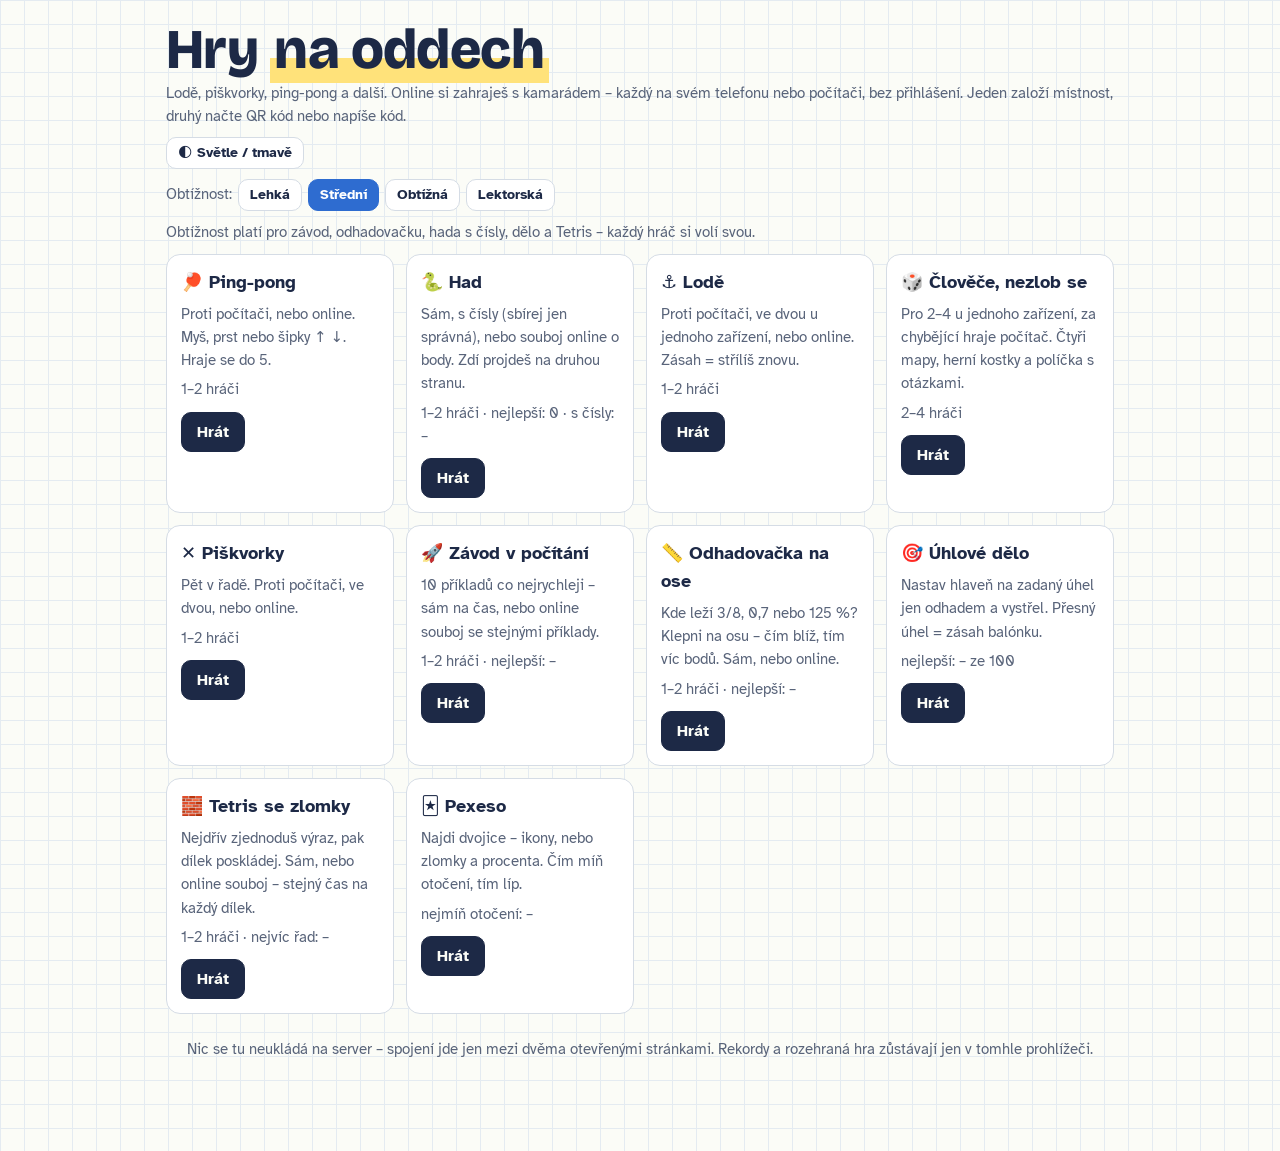
==== commit 4d471a45: "Učebna 0.8.13: Člověče s mapami a kostkami (Matika 3.29), texty karet bez rodu; pojistka úložiště po" ====
--- a/hry/index.html
+++ b/hry/index.html
@@ -270,6 +270,46 @@
 .ukazatel { height: 12px; background: var(--mrizka); border-radius: 999px; overflow: hidden; }
 .ukazatel > span { display: block; height: 100%; border-radius: inherit; background: linear-gradient(90deg, var(--oranzova), var(--zvyraz)); transition: width .4s; }
 #hry-app h3 { font-size: 22px; }
+:root[data-skin="mata"] { --papir: #eefaf5; --mrizka: #d5efe5; --karta: #fbfffd; --linka: #bfe3d4; --inkoust: #143a30; --tuzka: #4f6f66; --modra: #12866a; --zvyraz: #fff1a8; --cervena: #cf3f36; --zelena: #1f7f54; --cokolada: #7a4a2b; --cokolada-s: #ead9c8; --jablko: #d8483a; --hruska: #7fa21f; --fialova: #7b4fc4; --oranzova: #d9821e; color-scheme: light; }
+:root[data-skin="sepie"] { --papir: #f6efe1; --mrizka: #eadfc8; --karta: #fffaf0; --linka: #dccba6; --inkoust: #3b2a17; --tuzka: #6e5a40; --modra: #8a5a2b; --zvyraz: #ffe08a; --cervena: #b8352c; --zelena: #3f7a2a; --cokolada: #7a4a2b; --cokolada-s: #ead9c8; --jablko: #c8432f; --hruska: #7f9a1f; --fialova: #7a4a9a; --oranzova: #c9741a; color-scheme: light; }
+:root[data-skin="bonbon"] { --papir: #fff1f6; --mrizka: #fbdbe7; --karta: #fffafc; --linka: #f3c4d6; --inkoust: #4a1830; --tuzka: #7a4a62; --modra: #c23c78; --zvyraz: #ffe3a1; --cervena: #c8303a; --zelena: #1f7f54; --cokolada: #7a4a2b; --cokolada-s: #ead9c8; --jablko: #d8483a; --hruska: #7fa21f; --fialova: #9b4fc4; --oranzova: #d9821e; color-scheme: light; }
+:root[data-skin="arktida"] { --papir: #eef6fd; --mrizka: #d9e9f7; --karta: #ffffff; --linka: #c3d9ee; --inkoust: #16304a; --tuzka: #4f6680; --modra: #2a74c0; --zvyraz: #fff1a8; --cervena: #cf3f36; --zelena: #1f7f54; --cokolada: #7a4a2b; --cokolada-s: #ead9c8; --jablko: #d8483a; --hruska: #7fa21f; --fialova: #6b4fc4; --oranzova: #d9821e; color-scheme: light; }
+:root[data-skin="zapad"] { --papir: #fff4ea; --mrizka: #fbe0cc; --karta: #fffaf5; --linka: #f0caa8; --inkoust: #41201a; --tuzka: #7a5244; --modra: #c4501f; --zvyraz: #ffe08a; --cervena: #b8302a; --zelena: #2a7a44; --cokolada: #7a4a2b; --cokolada-s: #ead9c8; --jablko: #d8483a; --hruska: #7fa21f; --fialova: #8a3ab8; --oranzova: #d9821e; color-scheme: light; }
+:root[data-skin="hlubina"] { --papir: #071c26; --mrizka: #0d2a38; --karta: #0d2533; --linka: #1f4556; --inkoust: #e2f6ff; --tuzka: #9cc0cf; --modra: #4fd1e8; --zvyraz: #144a5a; --cervena: #ff7a70; --zelena: #5fd3a0; --cokolada: #c48a5c; --cokolada-s: #3a2b22; --jablko: #ff6b5b; --hruska: #b6d651; --fialova: #b28cff; --oranzova: #f0a24a; color-scheme: dark; }
+:root[data-skin="dzungle"] { --papir: #0d1f14; --mrizka: #163222; --karta: #14291c; --linka: #2b4a34; --inkoust: #e7f6e8; --tuzka: #a6c8ab; --modra: #7fdc6a; --zvyraz: #4a4a12; --cervena: #ff7a70; --zelena: #5fd3a0; --cokolada: #c48a5c; --cokolada-s: #3a2b22; --jablko: #ff6b5b; --hruska: #b6d651; --fialova: #c8a0ff; --oranzova: #f0a24a; color-scheme: dark; }
+:root[data-skin="lava"] { --papir: #1a0b0a; --mrizka: #2a1210; --karta: #241110; --linka: #4a2420; --inkoust: #ffece4; --tuzka: #d6a99a; --modra: #ff8a4a; --zvyraz: #5a2a12; --cervena: #ff6a5a; --zelena: #6fd3a0; --cokolada: #c48a5c; --cokolada-s: #3a2b22; --jablko: #ff6b5b; --hruska: #b6d651; --fialova: #d0a0ff; --oranzova: #ffb24a; color-scheme: dark; }
+:root[data-skin="neon"] { --papir: #0b0816; --mrizka: #191233; --karta: #140f28; --linka: #2f2560; --inkoust: #f0ecff; --tuzka: #b1a8d8; --modra: #3ef0ff; --zvyraz: #3a1f5c; --cervena: #ff6a8a; --zelena: #5ff0b0; --cokolada: #c48a5c; --cokolada-s: #3a2b22; --jablko: #ff6b5b; --hruska: #b6d651; --fialova: #ff4fd8; --oranzova: #ffb24a; color-scheme: dark; }
+/* pohyblivá pozadí (vrstva za stránkou, jemná; vypnutá při omezeném pohybu nebo přepínačem) */
+.zive-pozadi { position: fixed; inset: 0; z-index: -1; pointer-events: none; width: 100vw; height: 100vh; display: block; }
+html[data-zive] .pozadi-anim { display: none !important; }
+.odm-zive { padding: 0; overflow: hidden; } .odm-zive canvas { width: 100%; height: 100%; display: block; cursor: crosshair; }
+.pozadi-anim { position: fixed; inset: 0; z-index: -1; pointer-events: none; overflow: hidden; }
+.pozadi-anim::before, .pozadi-anim::after { content: ""; position: absolute; inset: -320px 0 0 0; background-repeat: repeat; }
+.pozadi-anim[data-pohyb="snih"]::before { background-image: radial-gradient(2.5px 2.5px at 12% 18%, #9cc6ee 50%, transparent 51%), radial-gradient(2px 2px at 58% 42%, #b6d6f4 50%, transparent 51%), radial-gradient(3px 3px at 83% 76%, #8fbbe6 50%, transparent 51%), radial-gradient(2px 2px at 32% 88%, #a9cdf0 50%, transparent 51%); background-size: 240px 240px; animation: pa-dolu 16s linear infinite; }
+.pozadi-anim[data-pohyb="snih"]::after { background-image: radial-gradient(1.6px 1.6px at 22% 32%, #b6d6f4 50%, transparent 51%), radial-gradient(1.4px 1.4px at 72% 12%, #9cc6ee 50%, transparent 51%), radial-gradient(1.8px 1.8px at 46% 66%, #a9cdf0 50%, transparent 51%); background-size: 160px 160px; animation: pa-dolu2 10s linear infinite; }
+.pozadi-anim[data-pohyb="svetlusky"]::before { background-image: radial-gradient(3px 3px at 20% 30%, #f4ff9a 40%, #f4ff9a33 60%, transparent 70%), radial-gradient(2.5px 2.5px at 70% 60%, #e9ff8a 40%, #e9ff8a33 60%, transparent 70%), radial-gradient(3px 3px at 45% 85%, #f4ff9a 40%, #f4ff9a33 60%, transparent 70%); background-size: 320px 320px; animation: pa-vznasi 28s linear infinite, pa-blika 3.4s ease-in-out infinite alternate; }
+.pozadi-anim[data-pohyb="svetlusky"]::after { background-image: radial-gradient(2px 2px at 35% 15%, #e9ff8a 40%, transparent 70%), radial-gradient(2.5px 2.5px at 85% 45%, #f4ff9a 40%, transparent 70%); background-size: 260px 260px; animation: pa-vznasi 36s linear infinite reverse, pa-blika 2.6s ease-in-out infinite alternate-reverse; }
+.pozadi-anim[data-pohyb="bubliny"]::before { background-image: radial-gradient(circle at 20% 70%, transparent 5px, #7fe3ff66 6px, transparent 8px), radial-gradient(circle at 65% 30%, transparent 8px, #7fe3ff55 9px, transparent 11px), radial-gradient(circle at 85% 85%, transparent 3px, #a8f0ff77 4px, transparent 6px); background-size: 280px 280px; animation: pa-nahoru 20s linear infinite; }
+.pozadi-anim[data-pohyb="bubliny"]::after { background-image: radial-gradient(circle at 40% 50%, transparent 3px, #7fe3ff55 4px, transparent 6px), radial-gradient(circle at 10% 15%, transparent 6px, #a8f0ff44 7px, transparent 9px); background-size: 200px 200px; animation: pa-nahoru2 13s linear infinite; }
+.pozadi-anim[data-pohyb="hvezdy"]::before { background-image: radial-gradient(1.6px 1.6px at 15% 25%, #fff 50%, transparent 51%), radial-gradient(1.2px 1.2px at 62% 48%, #ffe9ff 50%, transparent 51%), radial-gradient(2px 2px at 85% 12%, #fff 50%, transparent 51%), radial-gradient(1.3px 1.3px at 38% 80%, #e8dcff 50%, transparent 51%); background-size: 210px 210px; inset: 0; animation: pa-blika 2.8s ease-in-out infinite alternate; }
+.pozadi-anim[data-pohyb="hvezdy"]::after { background-image: radial-gradient(1.4px 1.4px at 30% 60%, #fff 50%, transparent 51%), radial-gradient(1.8px 1.8px at 75% 85%, #ffe9ff 50%, transparent 51%), linear-gradient(115deg, transparent 49.6%, #ffffffaa 50%, transparent 50.6%); background-size: 170px 170px, 170px 170px, 900px 900px; inset: 0; animation: pa-blika 3.6s ease-in-out infinite alternate-reverse; }
+.pozadi-anim[data-pohyb="listi"]::before { background-image: radial-gradient(ellipse 5px 2.5px at 18% 22%, #4caf50 60%, transparent 62%), radial-gradient(ellipse 4px 2px at 66% 54%, #7fdc6a 60%, transparent 62%), radial-gradient(ellipse 5px 2.5px at 40% 86%, #2f8a3a 60%, transparent 62%); background-size: 260px 260px; animation: pa-padani 22s linear infinite; opacity: .8; }
+.pozadi-anim[data-pohyb="listi"]::after { background-image: radial-gradient(ellipse 4px 2px at 80% 30%, #9ad35a 60%, transparent 62%), radial-gradient(ellipse 3.5px 1.8px at 25% 65%, #4caf50 60%, transparent 62%); background-size: 190px 190px; animation: pa-padani 15s linear infinite; opacity: .7; }
+.pozadi-anim[data-pohyb="jiskry"] { background: radial-gradient(ellipse 120% 40% at 50% 110%, #ff5a1a33, transparent 70%); }
+.pozadi-anim[data-pohyb="jiskry"]::before { background-image: radial-gradient(2px 2px at 20% 60%, #ffb24a 50%, #ff7a2a44 60%, transparent 70%), radial-gradient(1.6px 1.6px at 70% 30%, #ffd27a 50%, transparent 70%), radial-gradient(2.2px 2.2px at 45% 90%, #ff8a3a 50%, #ff5a1a44 60%, transparent 70%); background-size: 230px 230px; animation: pa-nahoru 12s linear infinite, pa-blika 1.4s ease-in-out infinite alternate; }
+.pozadi-anim[data-pohyb="jiskry"]::after { background-image: radial-gradient(1.4px 1.4px at 35% 20%, #ffd27a 50%, transparent 70%), radial-gradient(1.8px 1.8px at 85% 70%, #ffb24a 50%, transparent 70%); background-size: 170px 170px; animation: pa-nahoru2 8s linear infinite; }
+.pozadi-anim[data-pohyb="neon"]::before { inset: 0; background-image: linear-gradient(#3ef0ff22 1px, transparent 1px), linear-gradient(90deg, #ff4fd822 1px, transparent 1px); background-size: 48px 48px; animation: pa-pulz 4s ease-in-out infinite alternate, pa-posun 30s linear infinite; }
+.pozadi-anim[data-pohyb="neon"]::after { inset: 0; background: radial-gradient(ellipse 60% 40% at 20% 10%, #3ef0ff1a, transparent 70%), radial-gradient(ellipse 50% 40% at 85% 90%, #ff4fd81a, transparent 70%); animation: pa-pulz 6s ease-in-out infinite alternate-reverse; }
+.pozadi-anim[data-pohyb="trpyt"]::before { inset: 0; background-image: radial-gradient(2px 2px at 15% 30%, #d4a017 50%, transparent 51%), radial-gradient(1.5px 1.5px at 60% 70%, #e8b830 50%, transparent 51%), radial-gradient(2.4px 2.4px at 82% 20%, #c99a12 50%, transparent 51%); background-size: 230px 230px; animation: pa-blika 2.2s ease-in-out infinite alternate; }
+.pozadi-anim[data-pohyb="trpyt"]::after { inset: 0; background-image: radial-gradient(1.6px 1.6px at 40% 50%, #e8b830 50%, transparent 51%), radial-gradient(2px 2px at 90% 85%, #d4a017 50%, transparent 51%); background-size: 180px 180px; animation: pa-blika 3s ease-in-out infinite alternate-reverse; }
+@keyframes pa-dolu { to { transform: translateY(240px); } } @keyframes pa-dolu2 { to { transform: translateY(160px) translateX(20px); } }
+@keyframes pa-nahoru { from { transform: translateY(280px); } to { transform: translateY(0); } } @keyframes pa-nahoru2 { from { transform: translateY(200px); } to { transform: translateY(0); } }
+@keyframes pa-vznasi { 50% { transform: translate(30px, 120px); } to { transform: translate(0, 320px); } } @keyframes pa-padani { to { transform: translate(-60px, 260px); } }
+@keyframes pa-blika { from { opacity: .25; } to { opacity: 1; } } @keyframes pa-pulz { from { opacity: .45; } to { opacity: 1; } } @keyframes pa-posun { to { background-position: 48px 48px, 48px 48px; } }
+html.pozadi-stoji .pozadi-anim::before, html.pozadi-stoji .pozadi-anim::after { animation: none; }
+@media (prefers-reduced-motion: reduce) { .pozadi-anim::before, .pozadi-anim::after { animation: none !important; } }
+.vzhled-app { display: grid; gap: 10px; } .vz-hlava { display: flex; flex-wrap: wrap; gap: 8px 16px; align-items: center; justify-content: space-between; }
+.vz-pohyb { display: inline-flex; gap: 6px; align-items: center; cursor: pointer; }
 .vzhledy { display: grid; grid-template-columns: repeat(auto-fill, minmax(132px, 1fr)); gap: 10px; }
 .vzhled { display: grid; gap: 6px; padding: 10px; text-align: left; line-height: 1.2; }
 .vzhled small { font-weight: 400; font-size: 13px; color: var(--tuzka); }
@@ -428,6 +468,60 @@
 @keyframes zv-px-a { 0% { opacity: 1; } 50% { opacity: 0; } 100% { opacity: 0; } }
 @keyframes zv-px-b { 0% { opacity: 0; } 50% { opacity: 1; } 100% { opacity: 1; } }
 @keyframes zv-px-mrk { 0% { opacity: 0; } 94% { opacity: 1; } 97% { opacity: 0; } 100% { opacity: 0; } }
+/* ===== 🎁 odměny za ⭐ (c6-odmeny.js): katalog v záložce ⭐ ===== */
+.odm-app { display: grid; gap: 14px; } .odm-hlava { display: grid; gap: 4px; } .odm-hlava h3, .odm-druh h4 { margin: 0; } .odm-druh { display: grid; gap: 8px; }
+.odm-vic { justify-self: start; }
+.odm-katalog { display: grid; grid-template-columns: repeat(auto-fill, minmax(min(100%, 170px), 1fr)); gap: 10px; }
+.odm { background: var(--karta); border: 1.5px solid var(--linka); border-radius: 16px; padding: 10px; display: grid; gap: 6px; align-content: start; }
+.odm > b { font-size: 15px; } .odm-cena { font: 800 13px/1 var(--f-text); color: var(--oranzova); } .odm.zamceno { opacity: .6; } .odm.zamceno .odm-nahled { filter: grayscale(.7); }
+.odm button { justify-self: start; } .odm button.odm-ted { background: var(--zelena); border-color: var(--zelena); color: #fff; }
+.odm-nahled { position: relative; height: 78px; border-radius: 12px; overflow: hidden; display: grid; place-items: center; background: var(--mrizka); isolation: isolate; }
+.odm-ik { font-size: 34px; } .odm-partak .zvire { width: 74px; height: 74px; } .odm-ik .tt-c { width: 26px; height: 26px; display: inline-grid; place-items: center; margin: 0 1px; border-radius: 4px; font: 800 14px/1 var(--f-cisla, ui-monospace, monospace); }
+/* ===== pozadí přehledu (scény, c6-odmeny-sceny.js) ===== */
+.ph-hero.ma-pozadi { position: relative; overflow: hidden; isolation: isolate; border-color: transparent; color: #fff; }
+.ph-hero.ma-pozadi::before { content: ""; position: absolute; inset: 0; z-index: 1; background: linear-gradient(90deg, rgb(0 0 0 / .38), rgb(0 0 0 / .08) 60%, transparent); pointer-events: none; }
+.ph-hero.ma-pozadi > :not(.pz-vrstva) { position: relative; z-index: 2; } .ph-hero.ma-pozadi h2, .ph-hero.ma-pozadi .nad-maly { color: #fff; } .ph-hero.ma-pozadi p { color: rgb(255 255 255 / .9); }
+.pz-vrstva { position: absolute; inset: 0; z-index: 0; pointer-events: none; overflow: hidden; }
+.ph-hero.ma-pozadi .ph-hlavni { background: #fff; border-color: #fff; color: #1d2946; } .ph-hero.ma-pozadi .ph-hlavni:hover { background: #eef3ff; }
+.ma-pozadi.bg-noc { background: radial-gradient(ellipse at 70% 120%, #3b2a6b 0, transparent 60%), linear-gradient(#0b1026, #1a1d4a); }
+.ma-pozadi.bg-rakety { background: linear-gradient(#0a1633, #173a6b 70%, #2a5a8a); }
+.ma-pozadi.bg-ohnostroj { background: linear-gradient(#0b0a1f, #1c1440); }
+.ma-pozadi.bg-bubliny { background: linear-gradient(#0f5c86, #1d8bb3); }
+.ma-pozadi.bg-snih { background: linear-gradient(#22324d, #3d5577); }
+.ma-pozadi.bg-zare { background: linear-gradient(#06121f, #0b2233); }
+.ma-pozadi.bg-akvarium { background: linear-gradient(#0a4d68, #0f7b8f 70%, #13879a); }
+.pz-hv { position: absolute; width: 2px; height: 2px; background: #fff; animation: pz-blik 3s steps(2) infinite; }
+@keyframes pz-blik { 50% { opacity: .25; } }
+.pz-padajici { position: absolute; width: 80px; height: 2px; background: linear-gradient(90deg, #fff, transparent); transform: rotate(-25deg); opacity: 0; animation: pz-pad 4.8s linear infinite; }
+@keyframes pz-pad { 0% { opacity: 0; translate: 0 0; } 5% { opacity: 1; } 24% { opacity: 0; translate: -240px 110px; } 100% { opacity: 0; translate: -240px 110px; } }
+.pz-vlocka { position: absolute; width: 3px; height: 3px; background: #fff; animation: pz-snezi var(--d, 8s) linear infinite; }
+@keyframes pz-snezi { from { top: -6%; } to { top: 104%; translate: 14px 0; } }
+.pz-zem { position: absolute; left: 0; right: 0; bottom: 0; height: 10px; background: repeating-linear-gradient(90deg, #eef4ff 0 6px, #dfe8f7 6px 12px); }
+.pz-bub { position: absolute; border: 2px solid rgb(255 255 255 / .7); border-radius: 50%; animation: pz-stoupa var(--d, 7s) linear infinite; }
+@keyframes pz-stoupa { from { top: 106%; } to { top: -12%; translate: 10px 0; opacity: .2; } }
+.pz-raketa { position: absolute; width: 30px; animation: pz-let 7.8s linear infinite; filter: drop-shadow(0 0 5px #ffb347); } .pz-raketa svg { display: block; width: 100%; height: auto; rotate: 55deg; }
+@keyframes pz-let { from { left: -14%; top: var(--y0); } to { left: 108%; top: var(--y1); } }
+.pz-plamen { animation: pz-plamen .24s steps(2) infinite; } @keyframes pz-plamen { 50% { opacity: .35; } }
+.pz-ryba { position: absolute; width: 40px; animation: pz-plave var(--d, 12s) linear infinite; } .pz-ryba svg { display: block; width: 100%; height: auto; }
+@keyframes pz-plave { from { left: 104%; } to { left: -14%; } }
+.pz-pisek { position: absolute; left: 0; right: 0; bottom: 0; height: 12px; background: repeating-linear-gradient(90deg, #d9c38a 0 5px, #ccb478 5px 10px); }
+.pz-ohen { position: absolute; width: 4px; height: 4px; opacity: 0; animation: pz-vybuch 2.8s ease-out infinite; }
+@keyframes pz-vybuch { 0% { opacity: 0; translate: 0 0; } 8% { opacity: 1; } 70% { opacity: .9; } 100% { opacity: 0; translate: var(--dx) var(--dy); } }
+.pz-pas { position: absolute; left: -20%; width: 140%; height: 60px; filter: blur(14px); opacity: .6; background: linear-gradient(90deg, transparent, var(--c), transparent); animation: pz-vlni 6s ease-in-out infinite alternate; }
+@keyframes pz-vlni { from { translate: -6% 0; skew: -8deg; } to { translate: 6% 16px; skew: 8deg; } }
+@media (prefers-reduced-motion: reduce) { .pz-padajici, .pz-ohen { opacity: .8; } }
+/* efekty z odměn (c6-odmeny-efekty.js) */
+.ef-vrstva { position: fixed; inset: 0; z-index: 90; pointer-events: none; overflow: hidden; }
+.ef-konfeta { position: absolute; top: -12px; width: 8px; height: 12px; border-radius: 2px; animation: ef-pad var(--d, 2.5s) cubic-bezier(.3, .6, .5, 1) forwards; }
+@keyframes ef-pad { to { top: 106%; translate: var(--x, 0) 0; rotate: var(--r, 360deg); } }
+.ef-jiskra { position: absolute; width: 6px; height: 6px; border-radius: 50%; opacity: 0; animation: ef-vybuch 1.6s ease-out forwards; }
+@keyframes ef-vybuch { 0% { opacity: 0; translate: 0 0; } 10% { opacity: 1; } 75% { opacity: .9; } 100% { opacity: 0; translate: var(--dx) var(--dy); } }
+/* vzhled kostek v Tetrisu (odměny) – platí na desce, v náhledu a v zadání */
+.tt-skin-neon .tt-dsk { background: #0b0f24; border-radius: 8px; } .tt-skin-neon .tt-c { background: #111a3a; border-color: #36f9f6; color: #e9fbff; box-shadow: 0 0 6px #36f9f699; }
+.tt-skin-neon .tt-c.pada { border-color: #ff4fd8; box-shadow: 0 0 8px #ff4fd8aa; } .tt-skin-neon .tt-cara { background: #e9fbff; } .tt-skin-neon .tt-cara.tl { background: #ff4fd8; }
+.tt-skin-drevo .tt-c { background: repeating-linear-gradient(90deg, #d4a06a 0 3px, #c8925b 3px 6px); border-color: #7a4f24; color: #3b2410; } .tt-skin-drevo .tt-c.pada { background: repeating-linear-gradient(90deg, #e6bb85 0 3px, #d9aa72 3px 6px); border-color: #8f5d2c; } .tt-skin-drevo .tt-cara { background: #3b2410; }
+.tt-skin-vesmir .tt-dsk { background: radial-gradient(#fff 1px, transparent 1.5px) 0 0 / 23px 23px, radial-gradient(#fff8 1px, transparent 1.5px) 11px 13px / 29px 29px, #160d33; border-radius: 8px; }
+.tt-skin-vesmir .tt-c { background: color-mix(in srgb, #7a5cff 45%, #160d33); border-color: #b39cff; color: #fff; } .tt-skin-vesmir .tt-c.pada { background: color-mix(in srgb, #ff9f43 45%, #160d33); border-color: #ffd28a; } .tt-skin-vesmir .tt-cara { background: #fff; } .tt-skin-vesmir .tt-cara.tl { background: #ffd34d; }
 .zv-pochvala { position: fixed; right: 12px; bottom: 76px; z-index: 42; display: flex; align-items: flex-end; gap: 4px; pointer-events: none; }
 .zv-pochvala .zvire { width: 96px; }
 .zv-bublina { display: grid; gap: 2px; background: var(--karta); border: 2px solid var(--oranzova); border-radius: 14px 14px 14px 4px; padding: 8px 12px; margin-bottom: 44px; font: 700 16px/1.2 var(--f-nadpis); color: var(--inkoust); box-shadow: 0 6px 18px rgb(0 0 0 / .15); }
@@ -453,6 +547,7 @@
 .pauza-plocha.cela .pauza-lista > b { font-size: 17px; min-width: 0; overflow: hidden; text-overflow: ellipsis; white-space: nowrap; }
 .pauza-plocha.cela .pauza-lista [data-pa="zavrit"] { min-height: 42px; padding-inline: 16px; font-size: 15px; flex: none; }
 .pauza-plocha.cela .pauza-platno { width: auto; max-width: 100%; max-height: calc(100dvh - 210px); margin-inline: auto; }
+@media (max-height: 700px) { .pauza-plocha.cela { gap: 6px; } .pauza-plocha.cela .pauza-hra { gap: 4px; } .pauza-plocha.cela .tt-napoveda, .pauza-plocha.cela .pauza-napis:empty { display: none; } }
 .had-sipky { display: grid; grid-template-columns: repeat(3, 56px); grid-template-areas: ". u ." "l d r"; gap: 6px; }
 .had-sipky button { height: 48px; padding: 0; font-size: 20px; }
 .had-sipky [data-sm="ArrowUp"] { grid-area: u; } .had-sipky [data-sm="ArrowLeft"] { grid-area: l; } .had-sipky [data-sm="ArrowDown"] { grid-area: d; } .had-sipky [data-sm="ArrowRight"] { grid-area: r; }
@@ -484,6 +579,21 @@
 @media (max-width: 560px) { .ph-dl { flex-direction: column; padding: 12px; gap: 6px; align-items: flex-start; } .ph-dl b { font-size: 16px; } .ph-kruh { width: 34px; height: 34px; } .ph-ik { width: auto; font-size: 22px; text-align: left; } }
 .ph-dl { display: flex; gap: 12px; align-items: center; padding: 14px 16px; border-radius: 16px; background: var(--karta); border: 1.5px solid var(--linka); text-decoration: none; color: var(--inkoust); }
 .ph-dl > div { display: grid; gap: 3px; } .ph-dl b { font-size: 18px; } .ph-dl small { color: var(--tuzka); font-size: 13px; }
+.ph-dl-odkaz:hover { border-color: var(--modra); } .ph-dl-odkaz small { color: var(--modra); }
+/* Týden a přijímačky */
+.ty-karta { background: var(--karta); border: 1.5px solid var(--linka); border-radius: 18px; padding: 18px; display: grid; gap: 12px; }
+.ty-karta h3 { margin: 6px 0 0; } .ty-karta .pozn { margin: 0; }
+.ty-odpocet { display: flex; gap: 14px; align-items: center; } .ty-odpocet > div { display: grid; gap: 2px; }
+.ty-cislo { font-size: 40px; line-height: 1; font-weight: 800; color: var(--modra); font-variant-numeric: tabular-nums; } .ty-odpocet.velky .ty-cislo { font-size: 52px; }
+.ty-odpocet b:not(.ty-cislo) { font-size: 19px; } .ty-odpocet small { color: var(--tuzka); font-size: 13px; }
+.ty-mapa { display: grid; gap: 10px; grid-template-columns: repeat(auto-fill, minmax(190px, 1fr)); }
+.ty-tema { border: 1.5px solid var(--linka); border-radius: 14px; padding: 10px 12px; background: var(--papir); display: grid; gap: 6px; min-width: 0; }
+.ty-tema.slabe { border-color: var(--oranzova); background: color-mix(in srgb, var(--oranzova) 9%, var(--karta)); }
+.ty-tema-hlava { display: flex; justify-content: space-between; gap: 8px; align-items: center; } .ty-tema small { color: var(--tuzka); font-size: 13px; }
+.ty-or { color: var(--oranzova); }
+.ty-plan { display: grid; gap: 10px; margin: 0; padding-left: 22px; } .ty-plan li { padding-left: 4px; } .ty-plan li::marker { color: var(--modra); font-weight: 800; }
+.ty-plan-tl { display: flex; gap: 8px; flex-wrap: wrap; margin-top: 6px; }
+@media (max-width: 560px) { .ty-mapa { grid-template-columns: 1fr 1fr; gap: 8px; } .ty-tema { padding: 8px 10px; } .ty-tema-hlava { flex-direction: column; align-items: flex-start; gap: 4px; } .ty-odpocet.velky .ty-cislo { font-size: 42px; } }
 .ph-odkaz:hover { border-color: var(--oranzova); } .ph-ik { font-size: 26px; width: 44px; text-align: center; }
 .ph-kruh { width: 52px; height: 52px; flex: none; transform: rotate(-90deg); } .ph-kruh circle { fill: none; stroke-width: 7; }
 .ph-kruh-pod { stroke: var(--mrizka); } .ph-kruh-nad { stroke: var(--oranzova); stroke-linecap: round; transition: stroke-dashoffset .5s; } .ph-kruh-nad.ok { stroke: var(--zelena); }
@@ -670,6 +780,8 @@
 .tt-c.p { background: color-mix(in srgb, var(--modra) 22%, var(--karta)); border-color: var(--modra); }
 .tt-c.pada { background: color-mix(in srgb, var(--zelena) 22%, var(--karta)); border-color: var(--zelena); }
 .tt-c.duch { background: transparent; border: 1.5px dotted var(--zelena); }
+.tt-c.z { background: color-mix(in srgb, var(--fialova) 26%, var(--karta)); border-color: var(--fialova); } /* předem poskládaný tvar */
+.tt-skin-neon .tt-c.z { background: #2a1240; border-color: #ff6bd6; box-shadow: 0 0 6px #ff6bd699; } .tt-skin-drevo .tt-c.z { background: repeating-linear-gradient(90deg, #9c6a3c 0 3px, #8d5e33 3px 6px); border-color: #4e3016; } .tt-skin-vesmir .tt-c.z { background: color-mix(in srgb, #2ec4b6 40%, #160d33); border-color: #7af0e4; }
 .tt-c.pr { border: 2px dashed var(--modra); }
 .tt-c.r { background: color-mix(in srgb, var(--cervena) 22%, var(--karta)); border-color: var(--cervena); color: var(--cervena); }
 .tt-hr { position: absolute; z-index: 2; transform: translate(-50%, -50%); box-sizing: border-box; padding: 0 3px; display: grid; place-items: center; font-weight: 800; line-height: 1; background: var(--zelena); color: #fff; }
@@ -770,6 +882,35 @@
 .cl-stin { fill: rgb(0 0 0 / .18); } .cl-fig { transition: transform .25s; } .cl-fig.muze { cursor: pointer; } .cl-fig.muze:hover, .cl-fig.muze:focus { transform: scale(1.12); outline: none; }
 .cl-zar { fill: none; stroke-width: 3; animation: cl-pulz 1s ease-in-out infinite; } .cl-fig.posledni circle:last-child { stroke-width: 2.5; }
 @keyframes cl-pulz { 50% { stroke-opacity: .25; } }
+/* Člověče 2.0: akční políčka, pohyb, karta uprostřed desky */
+.cl-deska-obal { position: relative; }
+.cl-pole.nahoda { fill: color-mix(in srgb, var(--fialova) 18%, var(--karta)); stroke: var(--fialova); } .cl-pole.truhla { fill: color-mix(in srgb, #c98a3a 22%, var(--karta)); stroke: #c98a3a; }
+.cl-pole.bezpecne { fill: color-mix(in srgb, var(--zelena) 16%, var(--karta)); stroke: var(--zelena); } .cl-pole.zkratka { fill: color-mix(in srgb, var(--modra) 14%, var(--karta)); stroke: var(--modra); }
+.cl-pole.led { fill: color-mix(in srgb, #7fd3ff 32%, var(--karta)); stroke: #3aa0d8; } .cl-pole.vir { fill: color-mix(in srgb, var(--cervena) 14%, var(--karta)); stroke: var(--cervena); }
+.cl-znak.nahoda, .cl-znak.truhla, .cl-znak.bezpecne, .cl-znak.zkratka, .cl-znak.led, .cl-znak.vir { font: 14px system-ui, "Segoe UI Emoji", "Apple Color Emoji", sans-serif; }
+.cl-znak.vyzva { fill: var(--fialova); }
+.cl-zkratka { fill: none; stroke: var(--modra); stroke-width: 2.5; stroke-dasharray: 5 6; opacity: .55; } .cl-sipka-hrot { fill: var(--modra); opacity: .7; }
+.cl-fig.skace { animation: cl-skok .16s ease-out; } @keyframes cl-skok { 0% { transform: translateY(0) scale(1); } 45% { transform: translateY(-9px) scale(1.08); } 100% { transform: translateY(0) scale(1); } }
+.cl-fig.domu { animation: cl-domu .5s ease-out; } @keyframes cl-domu { 0% { transform: scale(.3) rotate(-90deg); opacity: .3; } 70% { transform: scale(1.2); } 100% { transform: scale(1); opacity: 1; } }
+.cl-stit-kruh { fill: none; stroke: var(--zelena); stroke-width: 2.5; stroke-dasharray: 3 3; }
+.cl-karta-vrstva { position: absolute; inset: 0; display: grid; place-items: center; padding: 6%; background: color-mix(in srgb, var(--papir) 35%, transparent); border-radius: 20px; z-index: 5; }
+.cl-karta { --k: var(--modra); width: min(100%, 330px); display: grid; gap: 8px; justify-items: center; text-align: center; padding: 0 16px 14px; border-radius: 18px; background: var(--karta); border: 3px solid var(--k); box-shadow: 0 18px 40px rgb(0 0 0 / .28); overflow: hidden; } .cl-karta.otoc { animation: cl-otoc .45s ease-out; }
+.cl-karta.bal-nahoda { --k: var(--fialova); } .cl-karta.bal-truhla { --k: #c98a3a; } .cl-karta.bal-vyzva { --k: var(--fialova); } .cl-karta.bal-zkratka { --k: var(--modra); } .cl-karta.bal-led { --k: #3aa0d8; }
+@keyframes cl-otoc { 0% { transform: perspective(600px) rotateY(90deg) scale(.8); opacity: 0; } 100% { transform: perspective(600px) rotateY(0) scale(1); opacity: 1; } }
+.cl-karta-hlava { justify-self: stretch; margin: 0 -16px; padding: 8px 12px; background: var(--k); color: #fff; font: 800 13px var(--f-nadpis); letter-spacing: .08em; text-transform: uppercase; }
+.cl-karta-ik { font-size: 44px; line-height: 1.1; } .cl-karta-nazev { font-size: 18px; } .cl-karta p { margin: 0; color: var(--tuzka); }
+.cl-karta-q { display: grid; gap: 8px; width: 100%; padding-top: 8px; border-top: 1.5px dashed var(--linka); }
+.cl-karta .cl-moznosti { grid-template-columns: 1fr 1fr; } .cl-moznosti button.ok { border-color: var(--zelena); background: color-mix(in srgb, var(--zelena) 16%, var(--karta)); opacity: 1; } .cl-moznosti button.spatne { border-color: var(--cervena); background: color-mix(in srgb, var(--cervena) 14%, var(--karta)); opacity: 1; }
+.cl-vysledek.ok { color: var(--zelena); } .cl-vysledek.spatne { color: var(--cervena); }
+.cl-karta-pruh { justify-self: stretch; height: 6px; border-radius: 3px; background: var(--mrizka); overflow: hidden; margin-top: 2px; }
+.cl-karta-pruh span { display: block; height: 100%; border-radius: 3px; background: var(--k); transform-origin: left center; transform: scaleX(var(--od, 1)); animation: cl-ubyva linear forwards; }
+@keyframes cl-ubyva { from { transform: scaleX(var(--od, 1)); } to { transform: scaleX(0); } }
+.cl-karta-pc { cursor: pointer; }
+.cl-karta-kdo { display: inline-flex; gap: 6px; align-items: center; color: var(--tuzka); } .cl-karta-kdo .cl-tecka { width: 12px; height: 12px; }
+.cl-vyber { display: grid; grid-template-columns: repeat(3, 1fr); gap: 6px; } .cl-vyber button { padding: 4px; height: auto; } .cl-vyber .cl-kostka { width: 100%; height: auto; max-width: 54px; }
+.cl-legenda summary { cursor: pointer; font-weight: 700; } .cl-legenda ul { list-style: none; margin: 8px 0 0; padding: 0; display: grid; gap: 6px; font-size: 14px; }
+.cl-legenda li { display: grid; grid-template-columns: 28px 1fr; gap: 6px; align-items: start; } .cl-legenda-ik { width: 26px; height: 26px; border-radius: 50%; display: grid; place-items: center; border: 2px solid var(--linka); font-size: 13px; font-weight: 800; color: var(--modra); }
+@media (prefers-reduced-motion: reduce) { .cl-fig.skace, .cl-fig.domu, .cl-karta.otoc { animation: none; } }
 .cl-panel { flex: 0 1 240px; display: grid; gap: 12px; align-content: start; }
 .cl-na-tahu { display: flex; gap: 8px; align-items: center; padding: 10px 12px; border-radius: 12px; border: 2px solid var(--b); } .cl-na-tahu .cl-tecka { background: var(--b); }
 .cl-hod { display: flex; gap: 12px; align-items: center; height: auto; padding: 10px 14px; border-radius: 14px; } .cl-hod span { font-size: 15px; text-align: left; }
@@ -782,6 +923,44 @@
 .cl-otazka-karta { display: grid; gap: 12px; justify-items: center; text-align: center; max-width: 420px; padding: 20px; border-radius: 18px; background: var(--karta); box-shadow: 0 18px 40px rgb(0 0 0 / .25); animation: zv-pop .35s cubic-bezier(.2, 1.4, .4, 1); }
 .cl-otazka-karta .nad { font: 800 12px var(--f-nadpis); letter-spacing: .1em; text-transform: uppercase; color: var(--modra); } .cl-otazka-karta b { font-size: 19px; }
 .cl-moznosti { display: grid; gap: 8px; width: 100%; grid-template-columns: repeat(auto-fit, minmax(120px, 1fr)); }
+/* Člověče – výběr mapy a kostky, mapy (Ostrov, Témata), herní kostky, vzhled kostek z Odměn */
+.cl-volba fieldset.cl-sada { width: 100%; border: 1.5px solid var(--linka); border-radius: 14px; padding: 8px 12px 12px; margin: 0; display: grid; gap: 8px; min-width: 0; text-align: left; }
+.cl-sada legend { font-weight: 800; padding: 0 6px; }
+.cl-vk-mrizka { display: grid; grid-template-columns: repeat(auto-fit, minmax(118px, 1fr)); gap: 8px; }
+.cl-vk { position: relative; display: grid; justify-items: center; align-content: start; gap: 3px; padding: 10px 6px 9px; border: 2px solid var(--linka); border-radius: 12px; background: var(--karta); cursor: pointer; text-align: center; }
+.cl-vk input { position: absolute; opacity: 0; width: 1px; height: 1px; pointer-events: none; }
+.cl-vk:hover { border-color: var(--modra); } .cl-vk:has(input:checked) { border-color: var(--modra); background: color-mix(in srgb, var(--modra) 10%, var(--karta)); box-shadow: 0 0 0 2px color-mix(in srgb, var(--modra) 25%, transparent); }
+.cl-vk:has(input:focus-visible) { outline: 3px solid var(--modra); outline-offset: 2px; }
+.cl-vk b { font-size: 15px; line-height: 1.2; } .cl-vk small { color: var(--tuzka); font-size: 13px; line-height: 1.25; }
+.cl-vk-obr { height: 46px; display: grid; place-items: center; } .cl-vk-obr .cl-kostka { width: 42px; height: 42px; } .cl-vk-obr .cl-kostky-dve .cl-kostka { width: 34px; height: 34px; }
+.cl-mini { width: 46px; height: 46px; fill: none; stroke: var(--inkoust); stroke-width: 6; stroke-dasharray: 1 8; stroke-linecap: round; }
+.cl-mini .most { stroke: var(--modra); } .cl-mini [class^="t"] { stroke-dasharray: none; stroke-width: 9; }
+.cl-mini .t0 { stroke: var(--oranzova); } .cl-mini .t1 { stroke: var(--modra); } .cl-mini .t2 { stroke: var(--zelena); } .cl-mini .t3 { stroke: var(--fialova); }
+.cl-pravidlo { margin: 0; font-size: 14px; color: var(--tuzka); }
+.cl-temata { display: grid; grid-template-columns: repeat(2, minmax(0, 1fr)); gap: 6px 10px; } .cl-temata[hidden] { display: none; }
+.cl-temata label { display: flex; gap: 6px; align-items: center; min-width: 0; } .cl-temata select { flex: 1; min-width: 0; padding: 8px; font-size: 14px; } .cl-temata small { grid-column: 1 / -1; }
+.cl-kostky-dve { display: inline-flex; gap: 4px; } .cl-kostky-dve .cl-kostka { width: 46px; height: 46px; }
+.cl-kostka-text { font: 800 27px var(--f-nadpis); text-anchor: middle; fill: var(--inkoust); } .cl-kostka-text.velky { font-size: 54px; } .cl-kostka-cara { stroke: var(--inkoust); stroke-width: 5; stroke-linecap: round; }
+.cl-pm { display: grid; grid-template-columns: 1fr 1fr; gap: 8px; } .cl-pm-kostky { grid-column: 1 / -1; display: flex; gap: 8px; justify-content: center; } .cl-pm-kostky .cl-kostka { width: 52px; height: 52px; }
+.cl-pm button { display: grid; gap: 4px; justify-items: center; font-size: 21px; padding: 9px 6px; } .cl-pm button small { font: 700 11px var(--f-text); color: var(--tuzka); text-transform: uppercase; letter-spacing: .07em; }
+.cl-pole.most { fill: color-mix(in srgb, var(--cokolada) 20%, var(--karta)); stroke: var(--cokolada); } .cl-znak.most { font: 14px system-ui, "Segoe UI Emoji", "Apple Color Emoji", sans-serif; }
+.cl-deska.mapa-ostrov .cl-podklad { fill: color-mix(in srgb, var(--zelena) 10%, var(--karta)); stroke: color-mix(in srgb, var(--modra) 55%, var(--karta)); stroke-width: 4; }
+.cl-zatoka { fill: color-mix(in srgb, var(--modra) 24%, var(--karta)); stroke: color-mix(in srgb, var(--modra) 45%, var(--karta)); stroke-width: 2; }
+.cl-most-okraj { fill: none; stroke: var(--cokolada); stroke-width: 13; stroke-linecap: round; } .cl-most-prkna { fill: none; stroke: var(--cokolada-s); stroke-width: 8; stroke-dasharray: 3 4; }
+.cl-most-znak { font: 15px system-ui, "Segoe UI Emoji", "Apple Color Emoji", sans-serif; text-anchor: middle; pointer-events: none; }
+.cl-ctvrt { fill: none; stroke-width: 36; stroke-linecap: round; stroke-linejoin: round; opacity: .2; }
+.cl-tema-stitek { font: 800 13px var(--f-nadpis); text-anchor: middle; paint-order: stroke; stroke: var(--karta); stroke-width: 3px; stroke-linejoin: round; }
+.cl-karta.bal-most { --k: var(--cokolada); } .cl-karta.bal-kostka { --k: var(--oranzova); } .cl-karta-tema { color: var(--tuzka); font-weight: 700; }
+.cl-legenda summary small { display: block; font-weight: 500; color: var(--tuzka); padding-left: 18px; } .cl-leg-pravidlo { margin: 8px 0 0; font-size: 14px; }
+.cl-leg-temata { display: flex; flex-wrap: wrap; gap: 4px 12px; margin: 6px 0 0; font-size: 14px; } .cl-leg-temata > span { display: inline-flex; gap: 5px; align-items: center; } .cl-leg-temata .cl-tecka { width: 12px; height: 12px; }
+.cl-hvezdy-nebe { fill: #160d33; } #cl-hvezdy circle { fill: #fff; opacity: .85; }
+.cl-skin-neon .cl-kostka-tvar { fill: #111a3a; stroke: #36f9f6; } .cl-skin-neon .cl-kostka circle, .cl-skin-neon .cl-kostka-text { fill: #ff4fd8; } .cl-skin-neon .cl-kostka-cara { stroke: #ff4fd8; }
+.cl-skin-neon .cl-kostka { filter: drop-shadow(0 0 4px #36f9f699); } .cl-skin-neon .cl-podklad { fill: #0b0f24; stroke: #36f9f6; }
+.cl-skin-drevo .cl-kostka-tvar { fill: #d4a06a; stroke: #7a4f24; } .cl-skin-drevo .cl-kostka circle, .cl-skin-drevo .cl-kostka-text { fill: #3b2410; } .cl-skin-drevo .cl-kostka-cara { stroke: #3b2410; }
+.cl-skin-drevo .cl-podklad { fill: #e2bd8c; stroke: #7a4f24; }
+.cl-skin-vesmir .cl-kostka-tvar { fill: #1b1145; stroke: #7af0e4; } .cl-skin-vesmir .cl-kostka circle, .cl-skin-vesmir .cl-kostka-text { fill: #ffd36b; } .cl-skin-vesmir .cl-kostka-cara { stroke: #ffd36b; }
+.cl-skin-vesmir .cl-podklad { fill: url(#cl-hvezdy); stroke: #7af0e4; }
+.odm-kostky { display: flex; gap: 6px; align-items: center; } .odm-kostky .tt-c { position: static; border: 2px solid; } .odm-nahled .cl-kostka { width: 34px; height: 34px; flex: none; margin-left: 4px; }
 /* piškvorky */
 .pi-obal { width: 100%; max-width: 540px; } .pi-deska { display: block; width: 100%; height: auto; touch-action: manipulation; }
 .pi-podklad { fill: var(--karta); stroke: var(--linka); stroke-width: 2; } .pi-cara { stroke: var(--mrizka); stroke-width: 1.2; }
@@ -1198,7 +1377,41 @@
   function vyzva() { let i; do { i = Math.floor(Math.random() * VYZVY.length); } while (posledni.includes(i) && posledni.length < VYZVY.length); posledni = [i, ...posledni].slice(0, 12);
     const [t, sp, spatne] = VYZVY[i]; return { t, sp, m: mix([sp, ...spatne]) }; }
   const matika = () => vyber(MAT)();
-  return { matika, vyzva };
+  // ---------- otázky podle tématu (mapa Témata v Člověče): vlastní generované příklady ----------
+  const TEMY = { zlomky: "Zlomky", procenta: "Procenta", rovnice: "Rovnice", uhly: "Úhly", geometrie: "Obvody a obsahy", vyrazy: "Výrazy", cas: "Čas a jednotky", nasobilka: "Násobilka" };
+  const des = (x) => String(x).replace(".", ","), kl = (a) => a.filter((y) => y > 0 && Number.isInteger(y));
+  const pr = (t, sp, kolem, j = "") => ({ t, sp: sp + j, m: moznosti(sp + j, kolem.map((y) => y + j)) });
+  const TEMA = {
+    zlomky: [MAT[4], MAT[5],
+      () => { const [a, b] = vyber([[1, 2], [1, 3], [2, 3], [1, 4], [3, 4], [2, 5], [3, 5], [4, 5], [1, 6], [5, 6]]), k = nah(2, 5); return pr(`Zkrať zlomek ${k * a}/${k * b} na základní tvar.`, `${a}/${b}`, [`${a}/${k * b}`, `${k * a}/${b}`, `${a + 1}/${b + 1}`, `${b}/${a}`]); },
+      () => { const d = vyber([5, 7, 11]), a = nah(1, d - 2), b = nah(1, d - 1 - a); return pr(`${a}/${d} + ${b}/${d} = ?`, `${a + b}/${d}`, [`${a + b}/${2 * d}`, `${a * b}/${d}`, `${a + b + 1}/${d}`, `${Math.max(1, Math.abs(a - b))}/${d}`]); }],
+    procenta: [MAT[0],
+      () => { const [n, p] = vyber([[20, 25], [20, 75], [40, 25], [40, 75], [50, 10], [80, 25], [200, 10], [200, 25], [400, 75], [50, 50]]); return pr(`Kolik procent je ${(n * p) / 100} z ${n}?`, p, [10, 20, 25, 50, 75, 40], " %"); },
+      () => { const n = vyber([200, 400, 500, 600, 800]), p = vyber([10, 20, 25, 50]), sp = (n * (100 - p)) / 100; return pr(`Mikina stojí ${n} Kč a je zlevněná o ${p} %. Kolik stojí teď?`, sp, kl([(n * p) / 100, n - p, sp - 10, sp + (n * p) / 100]), " Kč"); }],
+    rovnice: [MAT[2],
+      () => { const a = nah(2, 9), x = nah(2, 10); return pr(`${a}x = ${a * x}. Kolik je x?`, x, kl([a * x - a, x + 1, x - 1, a, a * x])); },
+      () => { const a = nah(2, 12), b = nah(2, 15); return pr(`x − ${a} = ${b}. Kolik je x?`, a + b, kl([b - a, b, a + b + 1, a + b - 1])); },
+      () => { const x = nah(1, 9), a = nah(1, 9); return pr(`2x + ${a} = ${2 * x + a}. Kolik je x?`, x, kl([2 * x, x + 1, x - 1, x + a, 2 * x + a])); }],
+    uhly: [MAT[3],
+      () => { let u; do u = 5 * nah(4, 34); while (u === 90); return pr(`Vedlejší úhel k úhlu ${u}° má kolik stupňů?`, 180 - u, kl([90 - u, u, 360 - u, 190 - u]), "°"); },
+      () => { const a = 5 * nah(6, 16), b = 5 * nah(6, 16), c = 180 - a - b; return pr(`Trojúhelník má úhly ${a}° a ${b}°. Kolik stupňů má třetí úhel?`, c, kl([360 - a - b, c + 10, c - 10, a + b]), "°"); }],
+    geometrie: [MAT[6],
+      () => { const a = nah(2, 9), b = nah(2, 9); return pr(`Obdélník má strany ${a} cm a ${b} cm. Jaký má obsah?`, a * b, kl([2 * (a + b), a + b, a * b + a, a * b - b]), " cm²"); },
+      () => { const a = nah(2, 12), b = nah(2, 12); return pr(`Obdélník má strany ${a} cm a ${b} cm. Jaký má obvod?`, 2 * (a + b), kl([a * b, a + b, 2 * a + b, 2 * (a + b) + 2]), " cm"); }],
+    vyrazy: [
+      () => { const a = nah(2, 9), b = nah(2, 9), v = vyber(["a", "b", "x", "y"]); return pr(`${a}${v} + ${b}${v} = ?`, `${a + b}${v}`, [`${a * b}${v}`, `${a + b}${v}²`, `${a + b + 1}${v}`, `${a + b}`]); },
+      () => { const a = nah(2, 9), b = nah(1, 9), c = nah(2, 6); return pr(`Kolik je ${a}x + ${b}, když x = ${c}?`, a * c + b, kl([a + c + b, a * c, a * (c + b), a * c + b + 1])); },
+      () => { const b = nah(2, 7), a = b + nah(2, 6), v = vyber(["a", "b", "x", "y"]); return pr(`${a}${v} − ${b}${v} = ?`, `${a - b}${v}`, [`${a + b}${v}`, `${a - b}`, `${a - b + 1}${v}`, `${a - b}${v}²`]); }],
+    cas: [
+      () => { const h = nah(1, 3), m = vyber([10, 15, 20, 30, 45]); return pr(`Kolik minut je ${h} h ${m} min?`, h * 60 + m, [h * 100 + m, h * 60 + m + 10, h * 60, (h + 1) * 60 + m], " min"); },
+      () => { const d = vyber([1.5, 2.5, 3.5, 4.2, 0.8, 1.25]), sp = Math.round(d * 100); return { t: `Kolik centimetrů je ${des(d)} m?`, sp: sp + " cm", m: moznosti(sp + " cm", [des(d * 10) + " cm", Math.round(d * 1000) + " cm", sp + 10 + " cm", des(d) + " cm"]) }; },
+      () => { const m = nah(2, 9); return pr(`Kolik sekund je ${m} min?`, m * 60, [m * 100, m * 60 + 60, m * 30, m * 10], " s"); },
+      () => { const d = vyber([0.5, 1.5, 2.5, 0.25, 3.2]), sp = Math.round(d * 1000); return { t: `Kolik gramů je ${des(d)} kg?`, sp: sp + " g", m: moznosti(sp + " g", [Math.round(d * 100) + " g", sp + 100 + " g", Math.round(d * 10000) + " g"]) }; }],
+    nasobilka: [MAT[1], MAT[7],
+      () => { const a = nah(2, 9), b = nah(2, 9); return pr(`${a * b} : ${a} = ?`, b, kl([b + 1, b - 1, a, a * b - a])); }],
+  };
+  const tema = (k) => vyber(TEMA[k] || MAT)();
+  return { matika, vyzva, tema, TEMY };
 })();
 
 // ================= ⚓ Lodě: proti počítači, dvě hráčky u jednoho zařízení, online (kód místnosti) =================
@@ -1347,123 +1560,465 @@
 return { spust, nahodne, zasah, pocitacStrela, lzePolozit, FLOTILA };
 })();
 
-// ================= 🎲 Člověče, nezlob se: 2–4 hráči u jednoho zařízení, počítač za chybějící, políčka Otázka a Výzva =================
+// ================= 🎲 Člověče 2.0 – akční políčka a balíčky karet Náhoda a Truhla (vlastní znění) =================
+// Klasická deska (rozmístění na ostatních mapách: h-clovece-mapy.js): v každé čtvrtině (10 polí od startu barvy) je 5 akčních polí – 2 🛡 nebo 🎁, 3 🃏, 5 ❓, 6 🚀 / 🧊 / 🌀, 8 ★.
+// Efekt karty: vpred / zpet (pole), znovu (hoď znovu), stit (do dalšího tahu tě nikdo nesebere), vymena (s nejbližší figurkou soupeře před tebou),
+// vyjed (figurka z domečku na start), vitr (ostatní o 1 zpět), stoj (vynecháš hod), vyber (příští hod si vybereš). priklad: efekt jen se správnou odpovědí.
+const CloveceePole = (() => {
+const CTVRT = { 2: ["bezpecne", "truhla", "bezpecne", "truhla"], 3: "nahoda", 5: "otazka", 6: ["zkratka", "led", "zkratka", "vir"], 8: "vyzva" };
+// druh pole podle pozice na dráze (0–39); akce = false → jen Otázka a Výzva jako dřív
+function druh(i, akce) { const d = CTVRT[i % 10], x = Array.isArray(d) ? d[Math.floor(i / 10)] : d || null; return akce || x === "otazka" || x === "vyzva" ? x : null; }
+const DRUHY = {
+  otazka: { ik: "?", n: "Otázka", t: "Příklad z matiky. Správně = házíš znovu, špatně = o 2 pole zpět." },
+  vyzva: { ik: "★", n: "Výzva", t: "Hádanka nebo pravda / mýtus. Správně = házíš znovu." },
+  nahoda: { ik: "🃏", n: "Náhoda", t: "Táhneš kartu z balíčku Náhoda – vidí ji všichni." },
+  truhla: { ik: "🎁", n: "Truhla", t: "Táhneš kartu Truhla – samé dobré karty." },
+  bezpecne: { ik: "🛡", n: "Bezpečné", t: "Tady tě nikdo nesebere." },
+  zkratka: { ik: "🚀", n: "Zkratka", t: "Správná odpověď = skok o 5 polí vpřed." },
+  led: { ik: "🧊", n: "Led", t: "Správná odpověď = jedeš dál, jinak jedno kolo stojíš." },
+  vir: { ik: "🌀", n: "Vír", t: "Všechny ostatní figurky v této čtvrtině desky jdou o 1 pole zpět." },
+  most: { ik: "🌉", n: "Most", t: "Rozcestí: přes most (příklad, správně = 6 polí vpřed na druhý břeh), nebo dlouhou cestou kolem zátoky." },
+  kostka: { ik: "🎲", n: "Kostka s ❓", t: "Správně = šestka, špatně tah propadá." }, // není pole – otázka z herní kostky
+};
+const NAHODA = [
+  { id: "kolo", ik: "🚲", n: "Půjčené kolo", t: "Posuň se o 3 pole vpřed.", ef: { vpred: 3 } },
+  { id: "kaluz", ik: "🪤", n: "Kaluž", t: "Uklouznutí – o 2 pole zpět.", ef: { zpet: 2 } },
+  { id: "vymena", ik: "🔁", n: "Výměna", t: "Prohoď se s nejbližší figurkou soupeře před tebou.", ef: { vymena: true } },
+  { id: "stit", ik: "🛡", n: "Štít", t: "Do tvého dalšího tahu tě nikdo nesebere.", ef: { stit: true } },
+  { id: "den", ik: "🍀", n: "Šťastný den", t: "Hoď ještě jednou.", ef: { znovu: true } },
+  { id: "vitr", ik: "🌬", n: "Zadul vítr", t: "Všechny figurky soupeřů na dráze jdou o 1 pole zpět.", ef: { vitr: true } },
+  { id: "svacina", ik: "🥪", n: "Zapomenutá svačina", t: "Vrať se o 1 pole.", ef: { zpet: 1 } },
+  { id: "les", ik: "🌲", n: "Pěšinka lesem", t: "Posuň se o 2 pole vpřed.", ef: { vpred: 2 } },
+  { id: "autobus", ik: "🚌", n: "Ujel ti autobus", t: "Příští hod vynecháš.", ef: { stoj: true } },
+  { id: "domu", ik: "🏠", n: "Návštěva", t: "Vyjeď další figurkou z domečku na start (když žádnou doma nemáš, jdi o 1 vpřed).", ef: { vyjed: true } },
+  { id: "zaba", ik: "🐸", n: "Žabí skok", t: "Posuň se o 1 pole vpřed.", ef: { vpred: 1 } },
+  { id: "vlak", ik: "🚂", n: "Vlak", t: "Posuň se o 4 pole vpřed.", ef: { vpred: 4 } },
+  { id: "dest", ik: "🌧", n: "Prší", t: "Schovej se – o 1 pole zpět.", ef: { zpet: 1 } },
+  { id: "vytah", ik: "🛗", n: "Výtah", t: "Posuň se o 2 pole vpřed.", ef: { vpred: 2 } },
+  { id: "priklad3", ik: "🧮", n: "Příklad za 3", t: "Vyřeš příklad – správně = 3 pole vpřed.", ef: { vpred: 3 }, priklad: true },
+  { id: "presny", ik: "🎯", n: "Přesný hod", t: "Vyřeš příklad – správně = příští hod si vybereš.", ef: { vyber: true }, priklad: true },
+  { id: "zelena", ik: "🚦", n: "Zelená vlna", t: "Vyřeš příklad – správně = házíš znovu.", ef: { znovu: true }, priklad: true },
+  { id: "most", ik: "🌉", n: "Most", t: "Vyřeš příklad – správně = 4 pole vpřed.", ef: { vpred: 4 }, priklad: true },
+  { id: "kouzlo", ik: "✨", n: "Kouzelný štít", t: "Vyřeš příklad – správně = do dalšího tahu tě nikdo nesebere.", ef: { stit: true }, priklad: true },
+  { id: "raketa", ik: "🚀", n: "Raketa", t: "Vyřeš příklad – správně = 5 polí vpřed.", ef: { vpred: 5 }, priklad: true },
+  { id: "teleport", ik: "🌀", n: "Teleport", t: "Vyřeš příklad – správně = prohoď se s nejbližší figurkou soupeře před tebou.", ef: { vymena: true }, priklad: true },
+];
+const TRUHLA = [
+  { id: "t-stit", ik: "🛡", n: "Zlatý štít", t: "Do tvého dalšího tahu tě nikdo nesebere.", ef: { stit: true } },
+  { id: "t-znovu", ik: "💎", n: "Poklad", t: "Hoď ještě jednou.", ef: { znovu: true } },
+  { id: "t-vyjed", ik: "🗝", n: "Klíč od domečku", t: "Vyjeď figurkou z domečku na start (když žádnou doma nemáš, jdi o 1 vpřed).", ef: { vyjed: true } },
+  { id: "t-vpred4", ik: "🦅", n: "Orel", t: "Posuň se o 4 pole vpřed.", ef: { vpred: 4 } },
+  { id: "t-vyber", ik: "🎯", n: "Kouzelná kostka", t: "Příští hod si vybereš.", ef: { vyber: true } },
+  { id: "t-vymena", ik: "🔁", n: "Tajná chodba", t: "Prohoď se s nejbližší figurkou soupeře před tebou.", ef: { vymena: true } },
+  { id: "t-kompas", ik: "🧭", n: "Kompas", t: "Posuň se o 3 pole vpřed.", ef: { vpred: 3 } },
+];
+const posledni = [];
+// karta z balíčku; bezPrikladu = jen herní karty (počítač, vypnuté otázky)
+function tahni(druhBal, bezPrikladu) { const B = (druhBal === "truhla" ? TRUHLA : NAHODA).filter((k) => !bezPrikladu || !k.priklad); let k, n = 0;
+  do k = B[Math.floor(Math.random() * B.length)]; while (posledni.includes(k.id) && n++ < 20); posledni.unshift(k.id); posledni.length = Math.min(posledni.length, 6); return k; }
+return { druh, DRUHY, NAHODA, TRUHLA, tahni };
+})();
+
+// ================= 🗺 Člověče – mapy: Klasická, Malá pro dva, Ostrov s mosty, Témata =================
+// Mapa = dráha v mřížce (kreslí se po 40 px), místa hráčů (start na dráze, domeček, cíl) a rozmístění akčních polí podle vzoru úseku.
+// Pozice figurky je relativní k jejímu startu: -1 domeček, 0 … N-1 dráha, N … N+F-1 cíl. Uložená hra bez mapy = Klasická.
+// Ostrov: na poli 🌉 si hráč vybere most (6 polí vpřed, s příkladem), nebo dlouhou cestu kolem zátoky. Témata: každá čtvrtina dráhy má své téma otázek.
+const CloveceMapy = (() => {
+const KRIZ = [[4,10],[4,9],[4,8],[4,7],[4,6],[3,6],[2,6],[1,6],[0,6],[0,5],[0,4],[1,4],[2,4],[3,4],[4,4],[4,3],[4,2],[4,1],[4,0],[5,0],[6,0],[6,1],[6,2],[6,3],[6,4],[7,4],[8,4],[9,4],[10,4],[10,5],[10,6],[9,6],[8,6],[7,6],[6,6],[6,7],[6,8],[6,9],[6,10],[5,10]];
+const KRIZ_CIL = [[[5,9],[5,8],[5,7],[5,6]], [[1,5],[2,5],[3,5],[4,5]], [[5,1],[5,2],[5,3],[5,4]], [[9,5],[8,5],[7,5],[6,5]]];
+const KRIZ_DOM = [[[0,9],[1,9],[0,10],[1,10]], [[0,0],[1,0],[0,1],[1,1]], [[9,0],[10,0],[9,1],[10,1]], [[9,9],[10,9],[9,10],[10,10]]];
+// čtvercový okruh lo…hi: začíná dole v [x0, hi] a jde po směru hodinových ručiček (doleva, nahoru, doprava, dolů)
+function okruh(lo, hi, x0) { const c = []; for (let x = x0; x >= lo; x--) c.push([x, hi]); for (let y = hi - 1; y >= lo; y--) c.push([lo, y]);
+  for (let x = lo + 1; x <= hi; x++) c.push([x, lo]); for (let y = lo + 1; y <= hi; y++) c.push([hi, y]); for (let x = hi - 1; x > x0; x--) c.push([x, hi]); return c; }
+// místa 1–3 vzniknou otočením místa 0 o čtvrt kola kolem středu desky 11 × 11
+const R = ([x, y]) => [10 - y, x], ctyri = (b) => [0, 1, 2, 3].map((s) => b.map((p) => { for (let i = 0; i < s; i++) p = R(p); return p; }));
+const R2 = ([x, y]) => [8 - x, 8 - y]; // Malá: druhé místo naproti (otočení o půl kola kolem středu 9 × 9)
+const KLAS = { 2: ["bezpecne", "truhla", "bezpecne", "truhla"], 3: "nahoda", 5: "otazka", 6: ["zkratka", "led", "zkratka", "vir"], 8: "vyzva" };
+const MALA_D = [[0,8],[1,8],[2,8]], MALA_C = [[3,6],[3,5],[3,4]];
+const MAPY = {
+  klasicka: { n: "Klasická", kr: "40 polí · 2–4 hráči", t: "Dráha do kříže, 40 polí, 4 figurky. Hrají 2–4.", N: 40, F: 4, mist: 4, rozmer: 11, start: [0, 10, 20, 30], draha: KRIZ, cil: KRIZ_CIL, dom: KRIZ_DOM, usek: 10, vzor: KLAS,
+    mini: `<path d="M40 95V60H5V40h35V5h20v35h35v20H60v35z"/>` },
+  mala: { n: "Malá pro dva", kr: "24 polí · 2 hráči", t: "Malý okruh, 24 polí a 3 figurky. Rychlá hra asi na 10 minut – hrají jen dva.", N: 24, F: 3, mist: 2, rozmer: 9, start: [0, 12], draha: okruh(1, 7, 2),
+    cil: [MALA_C, MALA_C.map(R2)], dom: [MALA_D, MALA_D.map(R2)], usek: 12, vzor: { 2: ["bezpecne", "truhla"], 4: "nahoda", 6: "otazka", 8: ["zkratka", "vir"], 10: "vyzva" },
+    mini: `<rect x="15" y="15" width="70" height="70" rx="18"/>` },
+  ostrov: { n: "Ostrov s mosty", kr: "40 polí · rozcestí", t: "Na poli 🌉 si vybereš: přes most (příklad, správně = 6 polí vpřed na druhý břeh), nebo dlouhou cestou kolem zátoky, kde čeká 🎁 Truhla.",
+    N: 40, F: 4, mist: 4, rozmer: 11, start: [0, 10, 20, 30], draha: okruh(0, 10, 4), cil: KRIZ_CIL, dom: ctyri([[3,7],[4,7],[3,8],[4,8]]), usek: 10, most: 6,
+    vzor: { 1: "most", 3: "otazka", 4: "truhla", 5: "nahoda", 6: "bezpecne", 8: "vyzva" }, // konec mostu (7) volný, ať most nezavře 🛡
+    mini: `<path d="M10 80 C10 20, 90 20, 90 80"/><path d="M10 80 H90" class="most"/>` },
+  temata: { n: "Témata", kr: "čtvrtina = téma", t: "Každá čtvrtina dráhy má své téma. Otázky jsou z tématu, kde figurka stojí. Otázky jsou zapnuté vždy.", N: 40, F: 4, mist: 4, rozmer: 11, start: [0, 10, 20, 30],
+    draha: KRIZ, cil: KRIZ_CIL, dom: KRIZ_DOM, usek: 10, temata: true, vzor: { ...KLAS, 8: "otazka" },
+    mini: `<path d="M12 50a38 38 0 0 1 38-38" class="t0"/><path d="M50 12a38 38 0 0 1 38 38" class="t1"/><path d="M88 50a38 38 0 0 1-38 38" class="t2"/><path d="M50 88a38 38 0 0 1-38-38" class="t3"/>` },
+};
+Object.entries(MAPY).forEach(([id, m]) => { m.id = id; m.ctvrt = m.N / 4; });
+const mapa = (id) => MAPY[id] || MAPY.klasicka;
+// druh pole i (0…N-1); akce = false → jen Otázka, Výzva a most (most patří k Ostrovu vždy)
+function druh(m, i, akce) { const d = m.vzor[i % m.usek], x = Array.isArray(d) ? d[Math.floor(i / m.usek)] : d || null; return akce || x === "otazka" || x === "vyzva" || x === "most" ? x : null; }
+const BARVY_TEMAT = ["var(--oranzova)", "var(--modra)", "var(--zelena)", "var(--fialova)"];
+const STITKY = [[1.5, 7.5], [1.5, 2.5], [8.5, 2.5], [8.5, 7.5]]; // popisek tématu v rohu u jeho čtvrtiny
+// podklad pod políčky: zátoky a mosty (Ostrov), barevné čtvrtiny s názvem tématu (Témata)
+function pozadi(m, temata, B) { const px = ([x, y]) => [x * B + B / 2, y * B + B / 2]; let s = "";
+  if (m.most) { [[1.3, 8.7], [1.3, 1.3], [8.7, 1.3], [8.7, 8.7]].forEach((c) => { const [x, y] = px(c); s += `<circle cx="${x}" cy="${y}" r="${B * 1.05}" class="cl-zatoka"/>`; });
+    for (let q = 0; q < 4; q++) { const [ax, ay] = px(m.draha[q * m.ctvrt + 1]), [bx, by] = px(m.draha[q * m.ctvrt + 1 + m.most]), d = `M${ax} ${ay}L${bx} ${by}`;
+      s += `<path d="${d}" class="cl-most-okraj"/><path d="${d}" class="cl-most-prkna"/><text x="${(ax + bx) / 2}" y="${(ay + by) / 2 + 5}" class="cl-most-znak">🌉</text>`; } }
+  if (m.temata && temata) for (let q = 0; q < 4; q++) { const body = m.draha.slice(q * m.ctvrt, (q + 1) * m.ctvrt).map(px).map((p) => p.join(" ")).join(" L"), [tx, ty] = px(STITKY[q]);
+    s += `<path d="M${body}" class="cl-ctvrt" style="stroke:${BARVY_TEMAT[q]}"/><text x="${tx}" y="${ty + 5}" class="cl-tema-stitek" style="fill:${BARVY_TEMAT[q]}">${OtazkyHer.TEMY[temata[q]] || ""}</text>`; }
+  return s; }
+return { mapa, druh, pozadi, MAPY, BARVY_TEMAT, SEZNAM: Object.keys(MAPY) };
+})();
+
+// ================= 🎲 Člověče – herní kostky (Klasická, Dvě kostky ±, Zlomková, Kostka s ❓) a vzhled kostky z Odměn =================
+// Hod vrací { k } (o kolik polí), u Dvou kostek { a, b } (hráč pak vybere součet, nebo rozdíl), u Zlomkové { stena, k }, u ❓ { otaznik: true }.
+// „Šestka“ (vyjetí z domečku, hod znovu) = posun o 6: Zlomková ½ z 12, u Dvou kostek vybraný výsledek 6, u ❓ správně vyřešený příklad.
+// Vzhled (Neon, Dřevo, Vesmír) je odměna za ⭐ (Odmeny.kostky()) – platí v Tetrisu i tady (kostka a deska); na veřejné stránce her odměny nejsou.
+const CloveceKostky = (() => {
+const TYPY = {
+  klasicka: { n: "Klasická 1–6", kr: "jako vždy", t: "Hodíš 1–6. Šestkou vyjedeš z domečku a házíš znovu.", sestku: "šestku" },
+  plusminus: { n: "Dvě kostky ±", kr: "součet, nebo rozdíl", t: "Hodíš dvěma kostkami a vybereš, jestli jdeš o jejich součet, nebo rozdíl. Výsledek 6 platí jako šestka.", sestku: "výsledek 6" },
+  zlomkova: { n: "Zlomková", kr: "část z 12 polí", t: "Stěny ½, ⅓, ¼, ⅔, ¾ a 1. Jdeš o tu část z 12 polí – třeba ¾ z 12 = 9. ½ z 12 = 6 platí jako šestka. Do cíle nemusíš hodit přesně – figurka dojde na nejzazší volné místo.", sestku: "½ (6 polí)" },
+  otaznik: { n: "Kostka s ❓", kr: "příklad = šestka", t: "Stěny 1–5 a ❓. Na ❓ vyřešíš příklad: správně = šestka, špatně tah propadá. Bez otázek platí ❓ rovnou jako šestka.", sestku: "šestku (❓)" },
+};
+const ZLOMKY = [[1, 2, "½", 6], [1, 3, "⅓", 4], [1, 4, "¼", 3], [2, 3, "⅔", 8], [3, 4, "¾", 9], [1, 1, "1", 12]]; // čitatel, jmenovatel, znak, polí
+const typ = (id) => (TYPY[id] ? id : "klasicka");
+const r6 = () => 1 + Math.floor(Math.random() * 6);
+function hod(id) {
+  if (id === "plusminus") { const a = r6(); return { a, b: r6() }; }
+  if (id === "zlomkova") { const i = Math.floor(Math.random() * 6); return { stena: i, k: ZLOMKY[i][3] }; }
+  if (id === "otaznik") { const k = r6(); return k === 6 ? { otaznik: true } : { k }; }
+  return { k: r6() }; }
+// čísla, která jde vybrat kartou „Přesný hod“: u Zlomkové stěny (hodnota = polí), jinak 1–6
+const steny = (id) => (id === "zlomkova" ? ZLOMKY.map((z, i) => ({ k: z[3], stena: i })) : [1, 2, 3, 4, 5, 6].map((k) => ({ k })));
+const popisSteny = (i) => `${ZLOMKY[i][2]} z 12 = ${ZLOMKY[i][3]}`;
+const skin = () => { try { return (typeof Odmeny !== "undefined" && Odmeny.kostky()) || ""; } catch (e) { return ""; } };
+// ---------- kreslení stěny ----------
+const TECKY = { 1: [[50, 50]], 2: [[28, 28], [72, 72]], 3: [[28, 28], [50, 50], [72, 72]], 4: [[28, 28], [72, 28], [28, 72], [72, 72]], 5: [[28, 28], [72, 28], [50, 50], [28, 72], [72, 72]], 6: [[28, 26], [72, 26], [28, 50], [72, 50], [28, 74], [72, 74]] };
+// obsah: číslo 1–6 (tečky), { stena } (zlomek), "?" nebo nic (prázdná)
+function svg(obsah, popis, cls = "") { let v = "";
+  if (obsah === "?") v = `<text x="50" y="68" class="cl-kostka-text velky">?</text>`;
+  else if (obsah && obsah.stena != null) { const [c, j] = ZLOMKY[obsah.stena]; v = j === 1 ? `<text x="50" y="68" class="cl-kostka-text velky">1</text>` : `<text x="50" y="44" class="cl-kostka-text">${c}</text><path d="M32 52H68" class="cl-kostka-cara"/><text x="50" y="82" class="cl-kostka-text">${j}</text>`; }
+  else if (TECKY[obsah]) v = TECKY[obsah].map(([x, y]) => `<circle cx="${x}" cy="${y}" r="8.5"/>`).join("");
+  return `<svg viewBox="0 0 100 100" class="cl-kostka${cls ? " " + cls : ""}" aria-label="${popis || "Kostka"}"><rect x="6" y="6" width="88" height="88" rx="20" class="cl-kostka-tvar"/>${v}</svg>`; }
+// ikona typu kostky do výběru před hrou
+function ikona(id) {
+  if (id === "plusminus") return `<span class="cl-kostky-dve">${svg(3, "Kostka 3")}${svg(5, "Kostka 5")}</span>`;
+  if (id === "zlomkova") return svg({ stena: 4 }, "Stěna ¾");
+  if (id === "otaznik") return svg("?", "Stěna s otazníkem");
+  return svg(3, "Kostka 3"); }
+return { TYPY, ZLOMKY, typ, hod, steny, popisSteny, skin, svg, ikona, SEZNAM: Object.keys(TYPY) };
+})();
+
+// ================= 🎲 Člověče – výběr před hrou: hráči, mapa, herní kostka, otázky a akční políčka =================
+// Mapa a kostka se pamatují (úložiště „hra-clovece-nast“). U mapy Témata se volí téma každé čtvrtiny – předvybraná jsou slabá témata z mapy v Týdnu
+// (jen v Matice; na veřejné stránce her Týden není). Témata mají otázky zapnuté vždy. Malá pro dva pustí jen dva hráče.
+const CloveceVolba = (() => {
+const MP = CloveceMapy, KS = CloveceKostky, KLIC = "hra-clovece-nast";
+const minimapa = (m) => `<svg viewBox="0 0 100 100" class="cl-mini" aria-hidden="true">${m.mini}</svg>`;
+const maTyden = () => typeof Tyden !== "undefined";
+function slaba() { const k = Object.keys(OtazkyHer.TEMY); let s = [];
+  try { if (maTyden()) s = Tyden.temata().filter((t) => k.includes(t.k)).sort((a, b) => b.slabe - a.slabe || b.skore - a.skore).map((t) => t.k); } catch (e) { s = []; }
+  return [...new Set([...s, "zlomky", "procenta", "rovnice", "uhly"])].slice(0, 4); }
+const karta = (jm, id, obr, n, kr, zap) => `<label class="cl-vk"><input type="radio" name="cl-${jm}" value="${id}"${zap ? " checked" : ""}><span class="cl-vk-obr">${obr}</span><b>${n}</b><small>${kr}</small></label>`;
+function html(barvy, lze) { const ul = nacist(KLIC, {}) || {}, mapa = MP.MAPY[ul.mapa] ? ul.mapa : "klasicka", kostka = KS.typ(ul.kostka), tem = slaba(), skin = KS.skin(), tm = mapa === "temata";
+  return `<div class="cl-volba${skin ? " cl-skin-" + skin : ""}"><p class="pozn">Hra pro 2–4 u jednoho zařízení. Za chybějící může hrát počítač. Na akčních políčkách čekají otázky, karty, štíty a zkratky – kartu vidí všichni.</p>
+    ${lze ? `<button type="button" class="hlavni" data-cl="pokracovat">Pokračovat v rozehrané hře</button>` : ""}
+    <div class="cl-hraci">${barvy.map((b, i) => `<div class="cl-hrac"><span class="cl-tecka" style="background:${b[1]}"></span><input value="Hráč ${i + 1}" maxlength="14" data-jm="${i}" aria-label="Jméno hráče ${i + 1}">
+      <select data-typ="${i}" aria-label="Kdo hraje za ${b[0].toLowerCase()}"><option value="clovek"${i === 0 ? " selected" : ""}>Člověk</option><option value="pc"${i === 1 ? " selected" : ""}>Počítač</option><option value="nikdo"${i > 1 ? " selected" : ""}>Nehraje</option></select></div>`).join("")}</div>
+    <fieldset class="cl-sada"><legend>🗺 Mapa</legend><div class="cl-vk-mrizka">${MP.SEZNAM.map((id) => { const m = MP.MAPY[id]; return karta("mapa", id, minimapa(m), m.n, m.kr, id === mapa); }).join("")}</div>
+      <p class="cl-pravidlo" data-cl-pravidlo="mapa">${MP.MAPY[mapa].t}</p>
+      <div class="cl-temata" data-cl-temata${tm ? "" : " hidden"}>${[0, 1, 2, 3].map((q) => `<label><span class="cl-tecka" style="background:${MP.BARVY_TEMAT[q]}"></span><select data-cl-tema="${q}" aria-label="Téma čtvrtiny ${q + 1}">${Object.entries(OtazkyHer.TEMY).map(([k, n]) => `<option value="${k}"${k === tem[q] ? " selected" : ""}>${n}</option>`).join("")}</select></label>`).join("")}
+        <small class="pozn">${maTyden() ? "Předvybraná jsou slabá témata z mapy v Týdnu – jdou změnit." : "Vyber téma pro každou čtvrtinu desky."}</small></div></fieldset>
+    <fieldset class="cl-sada"><legend>🎲 Kostka</legend><div class="cl-vk-mrizka">${KS.SEZNAM.map((id) => karta("kostka", id, KS.ikona(id), KS.TYPY[id].n, KS.TYPY[id].kr, id === kostka)).join("")}</div>
+      <p class="cl-pravidlo" data-cl-pravidlo="kostka">${KS.TYPY[kostka].t}</p></fieldset>
+    <label class="cl-prepinac"><input type="checkbox" data-cl-otazky checked${tm ? " disabled" : ""}> Otázky z matiky a výzvy</label>
+    <label class="cl-prepinac"><input type="checkbox" data-cl-akce checked> Akční políčka a karty (🃏 🎁 🛡 🚀 🧊 🌀)</label>
+    <button type="button" class="${lze ? "" : "hlavni"}" data-cl="nova">Nová hra</button></div>`; }
+// změna mapy nebo kostky: pravidla pod výběrem, témata a přepínač otázek
+function zmena(el, t) { if (!t.name) return; const jm = t.name.replace("cl-", ""), p = el.querySelector(`[data-cl-pravidlo="${jm}"]`);
+  if (jm === "mapa") { const m = MP.mapa(t.value), o = el.querySelector("[data-cl-otazky]"); if (p) p.textContent = m.t;
+    el.querySelector("[data-cl-temata]").hidden = !m.temata; o.disabled = !!m.temata; if (m.temata) o.checked = true; }
+  if (jm === "kostka" && p) p.textContent = KS.TYPY[KS.typ(t.value)].t; }
+// nastavení nové hry z formuláře, nebo { chyba }
+function precti(el, barvy) { const v = (n) => (el.querySelector(`input[name="cl-${n}"]:checked`) || {}).value;
+  const m = MP.mapa(v("mapa")), kostka = KS.typ(v("kostka"));
+  const hraci = barvy.map((bb, i) => { const t = el.querySelector(`[data-typ="${i}"]`).value; return { jmeno: (el.querySelector(`[data-jm="${i}"]`).value.trim() || bb[0]).slice(0, 14), barva: i, pc: t === "pc", aktivni: t !== "nikdo" }; });
+  const n = hraci.filter((h) => h.aktivni).length;
+  if (n < 2) return { chyba: "Hrají aspoň dva – nastav druhého hráče nebo počítač." };
+  if (n > m.mist) return { chyba: `${m.n}: hrají jen dva – u ostatních nastav Nehraje.` };
+  ulozit(KLIC, { mapa: m.id, kostka });
+  return { hraci, mapa: m.id, kostka, temata: m.temata ? [0, 1, 2, 3].map((q) => el.querySelector(`[data-cl-tema="${q}"]`).value) : null,
+    otazky: !!m.temata || el.querySelector("[data-cl-otazky]").checked, akce: el.querySelector("[data-cl-akce]").checked }; }
+return { html, zmena, precti, slaba };
+})();
+
+// ================= 🎲 Člověče, nezlob se 2.0: 2–4 hráči u jednoho zařízení, počítač za chybějící, akční políčka a karty, mapy a herní kostky =================
 // Pravidla: z domečku jen šestkou, po šestce háže znovu, bez figurky v poli až 3 pokusy; skok na soupeře ho pošle domů; do cíle jen přesným hodem.
-// Otázka (matika): správně = hoď znovu, špatně = o 2 pole zpět. Výzva (hádanky, pravda / mýtus): správně = hoď znovu. Rozehraná hra se ukládá.
+// Políčka a karty: h-clovece-pole.js · mapy (Klasická, Malá pro dva, Ostrov s mosty, Témata): h-clovece-mapy.js · herní kostky a vzhled z Odměn:
+// h-clovece-kostky.js · výběr před hrou: h-clovece-volba.js. Figurka jde pole po poli (logika je hotová hned, animace je jen zobrazení);
+// kartička i otázka se ukážou velké uprostřed desky – vidí je všichni u stolu. Rozehraná hra se ukládá (i uprostřed pohybu); hra bez mapy a kostky = Klasická.
 const Clovece = (() => {
-const DRAHA = [[4,10],[4,9],[4,8],[4,7],[4,6],[3,6],[2,6],[1,6],[0,6],[0,5],[0,4],[1,4],[2,4],[3,4],[4,4],[4,3],[4,2],[4,1],[4,0],[5,0],[6,0],[6,1],[6,2],[6,3],[6,4],[7,4],[8,4],[9,4],[10,4],[10,5],[10,6],[9,6],[8,6],[7,6],[6,6],[6,7],[6,8],[6,9],[6,10],[5,10]];
-const CIL = [[[5,9],[5,8],[5,7],[5,6]], [[1,5],[2,5],[3,5],[4,5]], [[5,1],[5,2],[5,3],[5,4]], [[9,5],[8,5],[7,5],[6,5]]];
-const DOM = [[[0,9],[1,9],[0,10],[1,10]], [[0,0],[1,0],[0,1],[1,1]], [[9,0],[10,0],[9,1],[10,1]], [[9,9],[10,9],[9,10],[10,10]]];
 const BARVY = [["Červená", "#e5484d", "#a3262b"], ["Modrá", "#3e7bfa", "#1f4fb3"], ["Zelená", "#30a46c", "#18794e"], ["Žlutá", "#f5b301", "#a66f00"]];
-const OTAZKA = new Set([5, 15, 25, 35]), VYZVA = new Set([8, 18, 28, 38]), C = 40, KLIC = "hra-clovece";
-const abs = (h, rel) => (h * 10 + rel) % 40;
+const KLIC = "hra-clovece", P = CloveceePole, MP = CloveceMapy, KS = CloveceKostky, V = CloveceVolba;
+const nactiHru = () => { const h = nacist(KLIC, null); if (h && h.hraci) { h.mapa = MP.mapa(h.mapa).id; h.kostka = KS.typ(h.kostka); } return h && h.hraci ? h : null; };
 function spust(el, skore) {
-  let g = nacist(KLIC, null), hodim = false, cekej = null;
-  const ulozHru = () => ulozit(KLIC, g);
-  function novaHra(nast) { g = { hraci: nast.hraci.map((h, i) => ({ ...h, fig: [-1, -1, -1, -1] })), na: 0, hod: null, pokusy: 0, stav: "hod", otazky: nast.otazky, zprava: "", konec: null, tah: 0 }; dalsiPlatny(true); ulozHru(); kresli(); auto(); }
-  const hraje = () => g.hraci[g.na], vPoli = (h) => h.fig.some((p) => p >= 0 && p < 40);
-  function dalsiPlatny(prvni) { if (!prvni) g.na = (g.na + 1) % g.hraci.length; let n = 0; while (!g.hraci[g.na].aktivni && n++ < 4) g.na = (g.na + 1) % g.hraci.length; g.hod = null; g.pokusy = 0; g.stav = "hod"; }
-  function obsazeno(a) { for (let h = 0; h < g.hraci.length; h++) { if (!g.hraci[h].aktivni) continue; const f = g.hraci[h].fig.findIndex((p) => p >= 0 && p < 40 && abs(g.hraci[h].barva, p) === a); if (f >= 0) return { h, f }; } return null; }
-  function cil(h, rel) { if (rel < 40 || rel > 43) return false; return !g.hraci[h].fig.includes(rel); }
-  function tahy(h, k) { const hr = g.hraci[h], v = [];
+  let g = nactiHru(), hodim = false, cekej = null, casovac = null, kartaCas = null, anim = null, ukazana = ""; // ukazana = karta, která se už otočila (při překreslení se neotáčí znovu)
+  const casy = new Set(), pozdeji = (fn, ms) => { const t = setTimeout(() => { casy.delete(t); fn(); }, ms); casy.add(t); }; // zastav() je zruší (nová hra, zavření)
+  const ulozHru = () => ulozit(KLIC, g), L = () => g.hraci.length;
+  const krok = () => (matchMedia("(prefers-reduced-motion: reduce)").matches ? 0 : 160);
+  const M = () => MP.mapa(g.mapa), N = () => M().N, F = () => M().F, T = () => KS.TYPY[KS.typ(g.kostka)];
+  const misto = (h) => (h.misto != null ? h.misto : h.barva);
+  const abs = (h, rel) => (M().start[misto(g.hraci[h])] + rel) % N(); // h = pořadí hráče, rel = pozice od jeho startu
+  const pole = (a) => MP.druh(M(), a, g.akce);
+  const temaPole = (a) => (M().temata && g.temata ? g.temata[Math.floor(a / M().ctvrt)] : null);
+  const priklad = (a) => { const t = a >= 0 ? temaPole(a) : null; return t ? { ...OtazkyHer.tema(t), tema: t } : OtazkyHer.matika(); };
+  function novaHra(n) { const m = MP.mapa(n.mapa); let s = 0;
+    g = { hraci: n.hraci.map((h) => ({ ...h, misto: m.mist === 4 ? h.barva : h.aktivni ? s++ : 0, fig: Array(m.F).fill(-1) })), mapa: m.id, kostka: KS.typ(n.kostka), temata: m.temata ? n.temata : null,
+      na: 0, hod: null, pokusy: 0, stav: "hod", otazky: n.otazky || !!m.temata, akce: n.akce, zprava: "", konec: null, tah: 0 };
+    dalsiPlatny(true); ulozHru(); kresli(); auto(); }
+  const hraje = () => g.hraci[g.na], vPoli = (h) => h.fig.some((p) => p >= 0 && p < N());
+  const novyHod = () => { g.hod = null; g.stena = null; g.dvojice = null; };
+  function dalsiPlatny(prvni) { if (!prvni) g.na = (g.na + 1) % L(); let n = 0;
+    while (n++ < 9) { const h = g.hraci[g.na]; if (!h.aktivni) { g.na = (g.na + 1) % L(); continue; }
+      if (h.stoji) { h.stoji--; g.zprava = (g.zprava ? g.zprava + " " : "") + `${h.jmeno} vynechává hod.`; g.na = (g.na + 1) % L(); continue; } break; }
+    hraje().stit = false; novyHod(); g.pokusy = 0; g.stav = "hod"; } // štít platí do vlastního dalšího tahu
+  function obsazeno(a) { for (let h = 0; h < L(); h++) { if (!g.hraci[h].aktivni) continue; const f = g.hraci[h].fig.findIndex((p) => p >= 0 && p < N() && abs(h, p) === a); if (f >= 0) return { h, f }; } return null; }
+  const chranena = (h, a) => pole(a) === "bezpecne" || !!g.hraci[h].stit;
+  function cil(h, rel) { if (rel < N() || rel >= N() + F()) return false; return !g.hraci[h].fig.includes(rel); }
+  function tahy(h, k) { const hr = g.hraci[h], v = []; if (!(k > 0)) return v;
     hr.fig.forEach((p, f) => { let n;
       if (p === -1) { if (k !== 6) return; n = 0; } else n = p + k;
-      if (n > 43) return;
-      if (n >= 40) { if (!cil(h, n)) return; for (let x = 40; x < n; x++) if (hr.fig.includes(x)) return; v.push({ f, n }); return; }
-      const o = obsazeno(abs(hr.barva, n)); if (o && o.h === h) return; v.push({ f, n, sebrat: o }); });
+      if (n >= N() && g.kostka === "zlomkova") { let t = -1; for (let x = Math.max(p + 1, N()); x <= Math.min(n, N() + F() - 1); x++) { if (hr.fig.includes(x)) break; t = x; } if (t >= 0) v.push({ f, n: t }); return; } // Zlomková nemá 1, 2 ani 5 – do cíle dojde na nejzazší volné místo
+      if (n >= N() + F()) return;
+      if (n >= N()) { if (!cil(h, n)) return; for (let x = N(); x < n; x++) if (hr.fig.includes(x)) return; v.push({ f, n }); return; }
+      const a = abs(h, n), o = obsazeno(a); if (o && (o.h === h || chranena(o.h, a))) return; v.push({ f, n, sebrat: o }); });
     return v; }
-  function hod() { if (g.stav !== "hod" || hodim) return; hodim = true; const k = 1 + Math.floor(Math.random() * 6);
-    const kostka = el.querySelector(".cl-kostka"); if (kostka) { kostka.classList.remove("hazi"); void kostka.offsetWidth; kostka.classList.add("hazi"); }
-    setTimeout(() => { hodim = false; g.hod = k; g.pokusy++; const m = tahy(g.na, k), hr = hraje();
-      if (!m.length) { const bezPole = !vPoli(hr);
-        if (k === 6) { g.zprava = `${hr.jmeno}: šestka, ale není kam táhnout – hází znovu.`; g.stav = "hod"; }
-        else if (bezPole && g.pokusy < 3) { g.zprava = `${hr.jmeno}: ${k} – potřebuje šestku (pokus ${g.pokusy} ze 3).`; g.stav = "hod"; }
-        else { g.zprava = `${hr.jmeno}: ${k} – není kam táhnout.`; dalsiPlatny(); }
-        ulozHru(); kresli(); auto(); return; }
-      g.stav = "tah"; g.zprava = `${hr.jmeno}: padla ${k}.`; ulozHru(); kresli();
-      if (hr.pc) { setTimeout(() => tahni(vyberPC(m).f), 650); } else if (new Set(m.map((t) => hr.fig[t.f] + ">" + t.n)).size === 1) setTimeout(() => g.stav === "tah" && tahni(m[0].f), 650); }, 520); } // jediná možnost (i víc figurek v domečku) = táhne se samo
-  function vyberPC(m) { const sk = (t) => (t.sebrat ? 100 : 0) + (t.n >= 40 ? 60 : 0) + (g.hraci[g.na].fig[t.f] === -1 ? 40 : 0) + t.n * 0.5 + (OTAZKA.has(abs(g.hraci[g.na].barva, t.n)) ? -5 : 0);
-    return m.slice().sort((a, b) => sk(b) - sk(a))[0]; }
-  function tahni(f) { if (g.stav !== "tah") return; const m = tahy(g.na, g.hod).find((t) => t.f === f); if (!m) return; const hr = hraje();
-    if (m.sebrat) { g.hraci[m.sebrat.h].fig[m.sebrat.f] = -1; g.zprava = `${hr.jmeno} posílá ${g.hraci[m.sebrat.h].jmeno.toLowerCase()} figurku domů. Nezlob se!`; }
-    hr.fig[f] = m.n; g.tah++; g.posledni = { h: g.na, f };
-    if (hr.fig.every((p) => p >= 40)) { g.konec = g.na; g.stav = "konec"; g.zprava = `🎉 ${hr.jmeno} vyhrává!`; ulozHru(); kresli(); skore(hr.jmeno); return; }
-    const a = m.n < 40 ? abs(hr.barva, m.n) : -1;
-    if (g.otazky && !hr.pc && (OTAZKA.has(a) || VYZVA.has(a))) { g.stav = "otazka"; g.otazka = { druh: OTAZKA.has(a) ? "otazka" : "vyzva", f, ...(OTAZKA.has(a) ? OtazkyHer.matika() : OtazkyHer.vyzva()), sest: g.hod === 6 }; ulozHru(); kresli(); return; }
-    poTahu(g.hod === 6); }
-  function poTahu(znovu) { if (znovu) { g.stav = "hod"; g.pokusy = 0; g.hod = null; g.zprava += g.zprava ? " Hází znovu." : ""; } else dalsiPlatny(); ulozHru(); kresli(); auto(); }
-  function odpoved(o) { const q = g.otazka, ok = o === q.sp, hr = hraje(); g.otazka = null;
-    if (ok) { g.zprava = "✓ Správně!"; Zaznam.pis("hra", "otázka správně"); poTahu(true); return; }
-    if (q.druh === "otazka") { const p = hr.fig[q.f], n = Math.max(0, p - 2), o2 = obsazeno(abs(hr.barva, n)); if (!o2) hr.fig[q.f] = n; g.zprava = `✗ Správně bylo ${q.sp}. ${o2 ? "Zpátky nejde, pole je obsazené." : "Figurka jde o 2 pole zpět."}`; }
-    else g.zprava = `✗ Správně bylo: ${q.sp}.`;
-    poTahu(q.sest); }
-  function auto() { clearTimeout(cekej); if (!g || !hraje().pc) return;
-    if (g.stav === "hod") cekej = setTimeout(hod, 700); else if (g.stav === "tah") cekej = setTimeout(() => { const m = tahy(g.na, g.hod); if (m.length) tahni(vyberPC(m).f); else poTahu(false); }, 650); }
+  // ---------- hod (podle herní kostky) ----------
+  function hod() { if (g.stav !== "hod" || hodim || anim) return; const hr = hraje();
+    if (hr.vyber) { if (hr.pc) { hr.vyber = false; const s = KS.steny(g.kostka).sort((a, b) => b.k - a.k), v = s.find((x) => tahy(g.na, x.k).length) || s[0]; zpracuj(v.k, v.stena != null ? KS.popisSteny(v.stena) : ""); }
+      else { g.stav = "vyber"; g.zprava = `${hr.jmeno}: vyber si číslo na kostce.`; ulozHru(); kresli(); } return; }
+    hodim = true; const v = KS.hod(g.kostka);
+    el.querySelectorAll(".cl-hod .cl-kostka").forEach((k) => { k.classList.remove("hazi"); void k.offsetWidth; k.classList.add("hazi"); });
+    pozdeji(() => { hodim = false; padlo(v); }, 520); }
+  function padlo(v) { const hr = hraje(); g.stena = v.stena != null ? v.stena : v.otaznik ? "?" : null; g.dvojice = v.a != null ? [v.a, v.b] : null;
+    if (g.dvojice) { g.stav = "soucet"; g.hod = null; g.zprava = `${hr.jmeno}: padlo ${v.a} a ${v.b}. Součet, nebo rozdíl?`; ulozHru(); kresli(); auto(); return; }
+    if (v.otaznik) { g.zprava = `${hr.jmeno}: na kostce je ❓.`; if (!hr.pc && g.otazky) return ukazOtazku("kostka", -1, false, priklad(M().start[misto(hr)]));
+      return !g.otazky || Math.random() < 0.6 ? zpracuj(6, "❓ = šestka") : propadl(`${hr.jmeno}: ❓ – příklad nevyšel, šestka není.`); }
+    zpracuj(v.k, v.stena != null ? KS.popisSteny(v.stena) : ""); }
+  function soucet(op) { if (g.stav !== "soucet" || !g.dvojice) return; const [a, b] = g.dvojice, k = op === "+" ? a + b : Math.abs(a - b); if (!k) return;
+    zpracuj(k, op === "+" ? `${a} + ${b} = ${k}` : `${Math.max(a, b)} − ${Math.min(a, b)} = ${k}`); }
+  const pcSoucet = () => { const [a, b] = g.dvojice, sk = (k) => { const m = tahy(g.na, k); return m.length ? Math.max(...m.map(skorePC)) + (k === 6 ? 30 : 0) : -1e9; }; return a !== b && sk(Math.abs(a - b)) > sk(a + b) ? "-" : "+"; };
+  function propadl(text) { const hr = hraje(); g.pokusy++; g.hod = null;
+    if (!vPoli(hr) && g.pokusy < 3) { g.zprava = `${text} Pokus ${g.pokusy} ze 3.`; g.stav = "hod"; } else { g.zprava = `${text} Tah propadá.`; dalsiPlatny(); }
+    ulozHru(); kresli(); auto(); }
+  function zpracuj(k, popis) { g.hod = k; g.pokusy++; const m = tahy(g.na, k), hr = hraje();
+    if (!m.length) { const bezPole = !vPoli(hr);
+      if (k === 6) { g.zprava = `${hr.jmeno}: ${popis || "šestka"}, ale není kam táhnout – hází znovu.`; g.stav = "hod"; }
+      else if (bezPole && g.pokusy < 3) { g.zprava = `${hr.jmeno}: ${popis || k} – potřebuje ${T().sestku} (pokus ${g.pokusy} ze 3).`; g.stav = "hod"; }
+      else { g.zprava = `${hr.jmeno}: ${popis || k} – není kam táhnout.`; dalsiPlatny(); }
+      ulozHru(); kresli(); auto(); return; }
+    g.stav = "tah"; g.zprava = popis ? `${hr.jmeno}: ${popis}.` : `${hr.jmeno}: padla ${k}.`; ulozHru(); kresli();
+    if (hr.pc) pozdeji(() => tahni(vyberPC(m).f), 650); else if (new Set(m.map((t) => hr.fig[t.f] + ">" + t.n)).size === 1) pozdeji(() => g.stav === "tah" && tahni(m[0].f), 650); } // jediná možnost = táhne sám
+  const skorePC = (t) => { const hr = hraje(), d = t.n < N() ? pole(abs(g.na, t.n)) : null;
+    return (t.sebrat ? 100 : 0) + (t.n >= N() ? 60 : 0) + (hr.fig[t.f] === -1 ? 40 : 0) + t.n * 0.5 + (d === "truhla" ? 20 : d === "bezpecne" ? 8 : d === "most" ? 6 : d === "otazka" ? -5 : 0); };
+  const vyberPC = (m) => m.slice().sort((a, b) => skorePC(b) - skorePC(a))[0];
+  // ---------- pohyb ----------
+  const rozsah = (p, n) => { const c = []; if (p === -1) return [n]; for (let x = p; x !== n;) { x += n > p ? 1 : -1; c.push(x); } return c; };
+  function prehraj(kroky, hotovo) { kroky = kroky.filter((k) => k.cesta.length); const t = krok();
+    if (!kroky.length || !t) { anim = null; kresli(); hotovo(); return; }
+    const delka = Math.max(...kroky.map((k) => k.cesta.length)); anim = { kroky, i: 0 };
+    const dal = () => { kresli(); if (anim.i >= delka - 1) { casovac = setTimeout(() => { anim = null; kresli(); hotovo(); }, t); return; } anim.i++; casovac = setTimeout(dal, t); }; dal(); }
+  const odchod = (o, delka) => ({ h: o.h, f: o.f, cesta: [...Array(Math.max(0, delka - 1)).fill(g.hraci[o.h].fig[o.f]), -1], domu: true });
+  function tahni(f) { if (g.stav !== "tah" || anim) return; const m = tahy(g.na, g.hod).find((t) => t.f === f); if (!m) return; const hr = hraje(), p = hr.fig[f], cesta = rozsah(p, m.n), kroky = [{ h: g.na, f, cesta }];
+    if (m.sebrat) { kroky.push(odchod(m.sebrat, cesta.length)); g.hraci[m.sebrat.h].fig[m.sebrat.f] = -1; g.zprava = `${hr.jmeno} posílá ${g.hraci[m.sebrat.h].jmeno.toLowerCase()} figurku domů. Nezlob se!`; }
+    hr.fig[f] = m.n; g.tah++; g.posledni = { h: g.na, f }; g.stav = "pohyb"; g.dal = { krok: "pole", f, sest: g.hod === 6 }; ulozHru();
+    prehraj(kroky, dokonci); }
+  function dokonci() { const d0 = g.dal || { krok: "konec", sest: false }; g.dal = null;
+    if (d0.krok !== "pole") { poTahu(d0.sest || d0.znovu); return; }
+    const hr = hraje(), f = d0.f, sest = d0.sest;
+    if (hr.fig.every((p) => p >= N())) { g.konec = g.na; g.stav = "konec"; g.zprava = `🎉 ${hr.jmeno} vyhrává!`; ulozHru(); kresli(); skore(hr.jmeno); return; }
+    const a = hr.fig[f] < N() ? abs(g.na, hr.fig[f]) : -1, d = a >= 0 ? pole(a) : null, clovek = !hr.pc;
+    if ((d === "otazka" || d === "vyzva") && g.otazky && clovek) return ukazOtazku(d, f, sest, d === "otazka" ? priklad(a) : OtazkyHer.vyzva());
+    if (d === "most") return mostVolba(f, sest, a);
+    if (d === "nahoda" || d === "truhla") { const k = P.tahni(d, !clovek || !g.otazky), doba = k.priklad ? 0 : dobaKarty(clovek);
+      g.stav = "karta"; g.karta = { ...k, bal: d, h: g.na, f, sest, q: k.priklad ? priklad(a) : null, doba, do: doba ? Date.now() + doba : 0 };
+      g.zprava = `${hr.jmeno} táhne kartu ${d === "truhla" ? "Truhla" : "Náhoda"}.`; ulozHru(); kresli(); if (doba) { clearTimeout(kartaCas); kartaCas = setTimeout(zavriKartu, doba); } return; }
+    if (d === "zkratka" || d === "led") { if (g.otazky && clovek) return ukazOtazku(d, f, sest, priklad(a));
+      const vyjde = clovek || Math.random() < 0.5; return d === "zkratka" ? (vyjde ? efekt({ vpred: 5 }, f, sest, "🚀 Zkratka!") : poTahu(sest)) : (vyjde && !clovek ? poTahu(sest) : efekt({ stoj: true }, f, sest, "🧊 Led – příští hod stojíš.")); }
+    if (d === "vir") return efekt({ vir: a }, f, sest, "🌀 Vír: ostatní figurky v této čtvrtině jdou o 1 zpět.");
+    poTahu(sest); }
+  function poTahu(znovu) { if (znovu) { g.stav = "hod"; g.pokusy = 0; novyHod(); g.zprava += g.zprava ? " Hází znovu." : ""; } else dalsiPlatny(); ulozHru(); kresli(); auto(); }
+  // ---------- most (Ostrov): přes most na druhý břeh, nebo dlouhou cestou ----------
+  function mostVolny(h, f) { const p = g.hraci[h].fig[f], n = p + (M().most || 0); if (p < 0 || n >= N()) return false; const a = abs(h, n), o = obsazeno(a); return !o || (o.h !== h && !chranena(o.h, a)); }
+  function mostVolba(f, sest, a) { const hr = hraje();
+    if (!mostVolny(g.na, f)) { g.zprava = `🌉 Na druhém břehu teď stoupnout nejde – ${hr.jmeno} jde dlouhou cestou.`; return poTahu(sest); }
+    if (hr.pc) { if (Math.random() < 0.5) return efekt({ most: true }, f, sest, `🌉 ${hr.jmeno}: přes most na druhý břeh!`); g.zprava = `🌉 ${hr.jmeno}: most se zhoupl, figurka zůstává na břehu.`; return poTahu(sest); }
+    g.stav = "most"; g.most = { f, sest, a }; g.zprava = `${hr.jmeno}: rozcestí – přes most, nebo dlouhou cestou?`; ulozHru(); kresli(); }
+  function mostRozhodni(ano) { if (g.stav !== "most" || !g.most) return; const { f, sest, a } = g.most, hr = hraje(); g.most = null;
+    if (!ano) { g.zprava = `${hr.jmeno} jde dlouhou cestou kolem zátoky.`; return poTahu(sest); }
+    if (g.otazky) return ukazOtazku("most", f, sest, priklad(a));
+    efekt({ most: true }, f, sest, "🌉 Přes most na druhý břeh!"); }
+  // posun figurky o d polí (karta, zkratka); na vlastní nebo chráněné figurce se zastaví před ní, nechráněného soupeře sebere; do cíle karta nevede
+  function posun(h, f, d) { const hr = g.hraci[h], p = hr.fig[f]; if (p < 0 || p >= N()) return { kroky: [], msg: "Figurka je v domečku nebo v cíli – karta nic nedělá." };
+    let n = d > 0 ? Math.min(N() - 1, p + d) : Math.max(0, p + d), seb = null;
+    while (n !== p) { const a = abs(h, n), o = obsazeno(a); if (!o) break; if (o.h !== h && !chranena(o.h, a)) { seb = o; break; } n -= Math.sign(d); }
+    if (n === p) return { kroky: [], msg: "Není kam – figurka zůstává." };
+    const cesta = rozsah(p, n), kroky = [{ h, f, cesta }]; if (seb) { kroky.push(odchod(seb, cesta.length)); g.hraci[seb.h].fig[seb.f] = -1; }
+    hr.fig[f] = n; return { kroky, msg: seb ? `${g.hraci[seb.h].jmeno} jde domů!` : "" }; }
+  // skok přes most rovnou na druhý břeh (volnost hlídá mostVolny); soupeře tam pošle domů
+  function skok(h, f, d) { const hr = g.hraci[h], n = hr.fig[f] + d, o = obsazeno(abs(h, n)), kroky = [{ h, f, cesta: [n] }];
+    if (o && o.h !== h) { kroky.push(odchod(o, 1)); g.hraci[o.h].fig[o.f] = -1; } hr.fig[f] = n; return { kroky, msg: o && o.h !== h ? `${g.hraci[o.h].jmeno} jde domů!` : "" }; }
+  function zpatky1(filtr) { const kroky = []; g.hraci.forEach((h, hi) => { if (!h.aktivni) return; h.fig.forEach((p, f) => { if (p <= 0 || p >= N() || !filtr(hi, f, abs(hi, p))) return;
+    if (!obsazeno(abs(hi, p - 1))) { h.fig[f] = p - 1; kroky.push({ h: hi, f, cesta: [p - 1] }); } }); }); return kroky; }
+  function efekt(ef, f, sest, uvod) { const h = g.na, hr = hraje(); let kroky = [], msg = "", znovu = false;
+    if (ef.vpred || ef.zpet) { const r = posun(h, f, ef.vpred || -ef.zpet); kroky = r.kroky; msg = r.msg; }
+    if (ef.most) { const r = skok(h, f, M().most); kroky = r.kroky; msg = r.msg; }
+    if (ef.znovu) znovu = true;
+    if (ef.stit) { hr.stit = true; msg = "🛡 Štít až do tvého dalšího tahu."; }
+    if (ef.stoj) { hr.stoji = 1; msg = "Příští hod vynecháš."; }
+    if (ef.vyber) { hr.vyber = true; msg = "Příští hod si vybereš."; }
+    if (ef.vyjed) { const i = hr.fig.indexOf(-1), a = abs(h, 0), o = obsazeno(a);
+      if (i < 0 || (o && (o.h === h || chranena(o.h, a)))) { const r = posun(h, f, 1); kroky = r.kroky; msg = i < 0 ? "Doma nikdo není – o 1 pole vpřed." : "Start je obsazený – o 1 pole vpřed."; }
+      else { kroky = [{ h, f: i, cesta: [0] }]; if (o) { kroky.push(odchod(o, 1)); g.hraci[o.h].fig[o.f] = -1; } hr.fig[i] = 0; msg = "Nová figurka na startu."; } }
+    if (ef.vymena) { const p = hr.fig[f]; msg = "Před tebou není s kým se prohodit.";
+      if (p >= 0 && p < N()) for (let dd = 1; dd < N() - p; dd++) { const o = obsazeno(abs(h, p + dd)); if (!o || o.h === h) continue; if (chranena(o.h, abs(h, p + dd))) break;
+        const op = g.hraci[o.h].fig[o.f]; if (op - dd < 0) break; g.hraci[o.h].fig[o.f] = op - dd; hr.fig[f] = p + dd; kroky = [{ h, f, cesta: [p + dd] }, { h: o.h, f: o.f, cesta: [op - dd] }]; msg = `Prohozeno s figurkou: ${g.hraci[o.h].jmeno}.`; break; } }
+    if (ef.vitr) { kroky = zpatky1((hi) => hi !== h); msg = kroky.length ? "Soupeři jdou o 1 zpět." : "Vítr nikoho neposunul."; }
+    if (ef.vir != null) { const q = Math.floor(ef.vir / M().ctvrt); kroky = zpatky1((hi, ff, a) => !(hi === h && ff === f) && Math.floor(a / M().ctvrt) === q); msg = kroky.length ? "" : "Nikoho nesmetl."; }
+    g.zprava = [uvod, msg].filter(Boolean).join(" "); g.stav = "pohyb"; g.dal = { krok: "konec", sest, znovu }; ulozHru(); prehraj(kroky, dokonci); }
+  // ---------- otázka a karta uprostřed desky ----------
+  // jak dlouho je karta vidět: vlastní karta hráče 3,2 s (nebo OK); karta počítače krátce, když hraje i člověk (ať se nečeká),
+  // dlouho, když hrají jen počítače (dá se v klidu přečíst); pod kartou ubývá pruh, klepnutím zmizí hned
+  const jenPocitace = () => g.hraci.filter((h) => h.aktivni).every((h) => h.pc);
+  const dobaKarty = (clovek) => clovek ? 3200 : jenPocitace() ? 5500 : 1600;
+  function pruhHtml(k) { if (!k.doba) return ""; const zb = Math.max(0, (k.do || 0) - Date.now()), od = Math.min(1, zb / k.doba);
+    return `<div class="cl-karta-pruh" aria-hidden="true"><span style="--od:${od.toFixed(3)};animation-duration:${zb}ms"></span></div>`; }
+  function ukazOtazku(druh, f, sest, q) { g.stav = "otazka"; g.otazka = { druh, f, sest, ...q }; ulozHru(); kresli(); }
+  function zavriKartu() { clearTimeout(kartaCas); if (g.stav !== "karta") return; const k = g.karta; g.karta = null; efekt(k.ef, k.f, k.sest, `${k.ik} ${k.n}:`); }
+  function odpoved(o) { const q = g.stav === "karta" ? g.karta && g.karta.q : g.otazka; if (!q || q.vysledek) return; q.vysledek = { ok: o === q.sp, o }; Zaznam.pis("hra", q.vysledek.ok ? "otázka správně" : "otázka špatně"); ulozHru(); kresli();
+    casovac = setTimeout(pokracuj, 1500); }
+  function pokracuj() {
+    if (g.stav === "karta") { const k = g.karta; g.karta = null; if (k.q.vysledek.ok) efekt(k.ef, k.f, k.sest, `✓ ${k.ik} ${k.n}:`); else { g.zprava = `✗ Správně bylo ${k.q.sp}. Karta nic nedá.`; poTahu(k.sest); } return; }
+    const q = g.otazka; g.otazka = null; const ok = q.vysledek.ok;
+    if (q.druh === "kostka") { if (ok) zpracuj(6, "✓ ❓ = šestka"); else propadl(`✗ Správně bylo ${q.sp}. Šestka není.`); return; }
+    if (q.druh === "most") { if (ok) efekt({ most: true }, q.f, q.sest, "✓ 🌉 Přes most na druhý břeh!"); else { g.zprava = `✗ Správně bylo ${q.sp}. Most se zhoupl – figurka zůstává na břehu.`; poTahu(q.sest); } return; }
+    if (q.druh === "zkratka") { if (ok) efekt({ vpred: 5 }, q.f, q.sest, "✓ 🚀 Zkratka!"); else { g.zprava = `✗ Správně bylo ${q.sp}. Zkratka zůstala zavřená.`; poTahu(q.sest); } return; }
+    if (q.druh === "led") { if (ok) { g.zprava = "✓ Led tě nezastavil."; poTahu(q.sest); } else efekt({ stoj: true }, q.f, q.sest, `✗ Správně bylo ${q.sp}. 🧊`); return; }
+    if (ok) { g.zprava = "✓ Správně!"; poTahu(true); return; }
+    if (q.druh === "otazka") { g.zprava = `✗ Správně bylo ${q.sp}.`; const r = posun(g.na, q.f, -2); g.zprava += r.kroky.length ? " Figurka jde o 2 pole zpět." : " Zpátky nejde."; g.stav = "pohyb"; g.dal = { krok: "konec", sest: q.sest }; ulozHru(); prehraj(r.kroky, dokonci); return; }
+    g.zprava = `✗ Správně bylo: ${q.sp}.`; poTahu(q.sest); }
+  function auto() { clearTimeout(cekej); if (!g || anim || !hraje().pc) return;
+    if (g.stav === "hod") cekej = setTimeout(hod, 700);
+    else if (g.stav === "soucet") cekej = setTimeout(() => soucet(pcSoucet()), 900);
+    else if (g.stav === "tah") cekej = setTimeout(() => { const m = tahy(g.na, g.hod); if (m.length) tahni(vyberPC(m).f); else poTahu(false); }, 650); }
   // ---------- kreslení ----------
   const B = 40, kruh = (x, y, r, tr) => `<circle cx="${x * B + 20}" cy="${y * B + 20}" r="${r}" ${tr}/>`;
-  function deska(tahyNyni) {
-    let s = `<svg viewBox="0 0 440 440" class="cl-deska" role="img" aria-label="Hrací deska"><defs>${BARVY.map((b, i) => `<radialGradient id="clf${i}" cx="35%" cy="30%" r="70%"><stop offset="0" stop-color="#fff" stop-opacity=".9"/><stop offset=".35" stop-color="${b[1]}"/><stop offset="1" stop-color="${b[2]}"/></radialGradient>`).join("")}</defs>`;
-    s += `<rect x="2" y="2" width="436" height="436" rx="22" class="cl-podklad"/>`;
-    DOM.forEach((d, i) => { const [x, y] = d[0]; s += `<rect x="${x * B + 2}" y="${y * B + 2}" width="${2 * B - 4}" height="${2 * B - 4}" rx="16" fill="${BARVY[i][1]}" opacity=".16"/>`; });
-    DRAHA.forEach(([x, y], i) => { const st = i % 10 === 0 ? BARVY[i / 10][1] : null;
-      s += kruh(x, y, 15, `class="cl-pole${OTAZKA.has(i) ? " otazka" : VYZVA.has(i) ? " vyzva" : ""}" ${st ? `style="stroke:${st};stroke-width:4"` : ""}`);
-      if (g.otazky && OTAZKA.has(i)) s += `<text x="${x * B + 20}" y="${y * B + 26}" class="cl-znak">?</text>`;
-      if (g.otazky && VYZVA.has(i)) s += `<text x="${x * B + 20}" y="${y * B + 26}" class="cl-znak">★</text>`; });
-    CIL.forEach((c, i) => c.forEach(([x, y]) => (s += kruh(x, y, 14, `fill="${BARVY[i][1]}" fill-opacity=".22" stroke="${BARVY[i][1]}" stroke-width="2"`))));
-    DOM.forEach((d, i) => d.forEach(([x, y]) => (s += kruh(x, y, 14, `fill="none" stroke="${BARVY[i][1]}" stroke-opacity=".5" stroke-width="2"`))));
-    s += `<circle cx="220" cy="220" r="16" class="cl-stred"/>`;
-    const mozne = new Set((tahyNyni || []).map((t) => t.f));
-    g.hraci.forEach((h, hi) => { if (!h.aktivni) return; h.fig.forEach((p, f) => { const [x, y] = p === -1 ? DOM[h.barva][f] : p >= 40 ? CIL[h.barva][p - 40] : DRAHA[abs(h.barva, p)];
-      const muze = hi === g.na && mozne.has(f) && !h.pc, cx = x * B + 20, cy = y * B + 20, posl = g.posledni && g.posledni.h === hi && g.posledni.f === f;
-      s += `<g class="cl-fig${muze ? " muze" : ""}${posl ? " posledni" : ""}" ${muze ? `data-f="${f}" role="button" tabindex="0" aria-label="${h.jmeno}, figurka ${f + 1}"` : ""} style="transform-origin:${cx}px ${cy}px">
-        ${muze ? `<circle cx="${cx}" cy="${cy}" r="18" class="cl-zar" stroke="${BARVY[h.barva][1]}"/>` : ""}<ellipse cx="${cx}" cy="${cy + 11}" rx="10" ry="3.5" class="cl-stin"/>
-        <circle cx="${cx}" cy="${cy}" r="11.5" fill="url(#clf${h.barva})" stroke="${BARVY[h.barva][2]}" stroke-width="1.5"/></g>`; }); });
-    return s + "</svg>"; }
-  const tecky = { 1: [[50, 50]], 2: [[28, 28], [72, 72]], 3: [[28, 28], [50, 50], [72, 72]], 4: [[28, 28], [72, 28], [28, 72], [72, 72]], 5: [[28, 28], [72, 28], [50, 50], [28, 72], [72, 72]], 6: [[28, 26], [72, 26], [28, 50], [72, 50], [28, 74], [72, 74]] };
-  const kostka = (k) => `<svg viewBox="0 0 100 100" class="cl-kostka" aria-label="Kostka${k ? ": " + k : ""}"><rect x="6" y="6" width="88" height="88" rx="20" class="cl-kostka-tvar"/>${(tecky[k] || []).map(([x, y]) => `<circle cx="${x}" cy="${y}" r="8.5"/>`).join("")}</svg>`;
-  function volba() { const ul = nacist(KLIC, null), lze = ul && ul.stav !== "konec";
-    el.innerHTML = `<div class="cl-volba"><p class="pozn">Hra pro 2–4 u jednoho zařízení. Za chybějící může hrát počítač. Na políčkách <b>?</b> a <b>★</b> čeká otázka – správně = házíš znovu.</p>
-      ${lze ? `<button type="button" class="hlavni" data-cl="pokracovat">Pokračovat v rozehrané hře</button>` : ""}
-      <div class="cl-hraci">${BARVY.map((b, i) => `<div class="cl-hrac"><span class="cl-tecka" style="background:${b[1]}"></span><input value="Hráč ${i + 1}" maxlength="14" data-jm="${i}" aria-label="Jméno hráče ${i + 1}">
-        <select data-typ="${i}" aria-label="Kdo hraje za ${b[0].toLowerCase()}"><option value="clovek"${i === 0 ? " selected" : ""}>Člověk</option><option value="pc"${i === 1 ? " selected" : ""}>Počítač</option><option value="nikdo"${i > 1 ? " selected" : ""}>Nehraje</option></select></div>`).join("")}</div>
-      <label class="cl-prepinac"><input type="checkbox" data-cl-otazky checked> Políčka s otázkami</label>
-      <button type="button" class="${lze ? "" : "hlavni"}" data-cl="nova">Nová hra</button></div>`; }
+  const barvaMista = (s) => { const h = g.hraci.find((x) => x.aktivni && misto(x) === s); return h ? BARVY[h.barva] : BARVY[M().mist === 4 ? s : s * 2]; };
+  function kde(h, f) { const hr = g.hraci[h], m = M(), ak = anim && anim.kroky.find((k) => k.h === h && k.f === f), p = ak ? ak.cesta[Math.min(anim.i, ak.cesta.length - 1)] : hr.fig[f];
+    return { p, xy: p === -1 ? m.dom[misto(hr)][f] : p >= m.N ? m.cil[misto(hr)][p - m.N] : m.draha[abs(h, p)], ak }; }
+  function deska(tahyNyni) { const m = M(), W = m.rozmer * B, C = W / 2;
+    let s = `<svg viewBox="0 0 ${W} ${W}" class="cl-deska mapa-${m.id}" role="img" aria-label="Hrací deska – ${m.n}"><defs>${BARVY.map((b, i) => `<radialGradient id="clf${i}" cx="35%" cy="30%" r="70%"><stop offset="0" stop-color="#fff" stop-opacity=".9"/><stop offset=".35" stop-color="${b[1]}"/><stop offset="1" stop-color="${b[2]}"/></radialGradient>`).join("")}<marker id="cl-sipka" viewBox="0 0 10 10" refX="7" refY="5" markerWidth="5" markerHeight="5" orient="auto"><path d="M0 0 10 5 0 10z" class="cl-sipka-hrot"/></marker>`
+      + `<pattern id="cl-hvezdy" width="46" height="46" patternUnits="userSpaceOnUse"><rect width="46" height="46" class="cl-hvezdy-nebe"/><circle cx="8" cy="10" r="1.3"/><circle cx="31" cy="22" r="1"/><circle cx="19" cy="38" r="1.5"/><circle cx="40" cy="5" r=".8"/></pattern></defs>`;
+    s += `<rect x="2" y="2" width="${W - 4}" height="${W - 4}" rx="22" class="cl-podklad"/>` + MP.pozadi(m, g.temata, B);
+    m.dom.forEach((d, i) => { const xs = d.map((p) => p[0]), ys = d.map((p) => p[1]), x0 = Math.min(...xs), y0 = Math.min(...ys);
+      s += `<rect x="${x0 * B + 2}" y="${y0 * B + 2}" width="${(Math.max(...xs) - x0 + 1) * B - 4}" height="${(Math.max(...ys) - y0 + 1) * B - 4}" rx="16" fill="${barvaMista(i)[1]}" opacity=".16"/>`; });
+    m.draha.forEach(([x, y], i) => { if (pole(i) !== "zkratka") return; const [x2, y2] = m.draha[(i + 5) % m.N], ax = x * B + 20, ay = y * B + 20, bx = x2 * B + 20, by = y2 * B + 20;
+      s += `<path d="M${ax} ${ay} Q${(ax + bx) / 2 + (C - (ax + bx) / 2) * 0.55} ${(ay + by) / 2 + (C - (ay + by) / 2) * 0.55} ${bx} ${by}" class="cl-zkratka" marker-end="url(#cl-sipka)"/>`; });
+    m.draha.forEach(([x, y], i) => { const si = m.start.indexOf(i), st = si >= 0 ? barvaMista(si)[1] : null, d = pole(i);
+      s += kruh(x, y, 15, `class="cl-pole${d ? " " + d : ""}" ${st ? `style="stroke:${st};stroke-width:4"` : ""}`);
+      if (d && (g.otazky || (d !== "otazka" && d !== "vyzva"))) s += `<text x="${x * B + 20}" y="${y * B + 25.5}" class="cl-znak ${d}">${P.DRUHY[d].ik}</text>`; });
+    m.cil.forEach((c, i) => c.forEach(([x, y]) => (s += kruh(x, y, 14, `fill="${barvaMista(i)[1]}" fill-opacity=".22" stroke="${barvaMista(i)[1]}" stroke-width="2"`))));
+    m.dom.forEach((d, i) => d.forEach(([x, y]) => (s += kruh(x, y, 14, `fill="none" stroke="${barvaMista(i)[1]}" stroke-opacity=".5" stroke-width="2"`))));
+    s += `<circle cx="${C}" cy="${C}" r="16" class="cl-stred"/>`;
+    const mozne = new Set((tahyNyni || []).map((t) => t.f)), navrch = [];
+    g.hraci.forEach((h, hi) => { if (!h.aktivni) return; h.fig.forEach((_, f) => { const { xy: [x, y], ak } = kde(hi, f);
+      const muze = !anim && hi === g.na && mozne.has(f) && !h.pc, cx = x * B + 20, cy = y * B + 20, posl = g.posledni && g.posledni.h === hi && g.posledni.f === f;
+      const t = `<g class="cl-fig${muze ? " muze" : ""}${posl ? " posledni" : ""}${ak ? (ak.domu ? " domu" : " skace") : ""}${h.stit ? " stit" : ""}" ${muze ? `data-f="${f}" role="button" tabindex="0" aria-label="${h.jmeno}, figurka ${f + 1}"` : ""} style="transform-origin:${cx}px ${cy}px">
+        ${muze ? `<circle cx="${cx}" cy="${cy}" r="18" class="cl-zar" stroke="${BARVY[h.barva][1]}"/>` : ""}${h.stit ? `<circle cx="${cx}" cy="${cy}" r="16" class="cl-stit-kruh"/>` : ""}<ellipse cx="${cx}" cy="${cy + 11}" rx="10" ry="3.5" class="cl-stin"/>
+        <circle cx="${cx}" cy="${cy}" r="11.5" fill="url(#clf${h.barva})" stroke="${BARVY[h.barva][2]}" stroke-width="1.5"/></g>`; if (ak) navrch.push(t); else s += t; /* figurka v pohybu se kreslí navrch */ }); });
+    return s + navrch.join("") + "</svg>"; }
+  // kostka v tlačítku Hodit: podle herní kostky a posledního hodu
+  function kostkaTed() { const k = KS.typ(g.kostka);
+    if (k === "plusminus") { const [a, b] = g.dvojice || [0, 0]; return `<span class="cl-kostky-dve">${KS.svg(a, a ? "Kostka " + a : "Kostka")}${KS.svg(b, b ? "Kostka " + b : "Kostka")}</span>`; }
+    if (k === "zlomkova") return KS.svg(g.stena != null ? { stena: g.stena } : null, g.stena != null ? "Kostka: " + KS.ZLOMKY[g.stena][2] : "Kostka");
+    if (g.stena === "?") return KS.svg("?", "Kostka: otazník");
+    return KS.svg(g.hod, "Kostka" + (g.hod ? ": " + g.hod : "")); }
+  const esc = (t) => String(t).replace(/&/g, "&amp;").replace(/</g, "&lt;").replace(/"/g, "&quot;");
+  function moznostiHtml(q) { return `<div class="cl-moznosti">${q.m.map((o) => { const v = q.vysledek, tr = !v ? "" : o === q.sp ? " ok" : o === v.o ? " spatne" : "";
+    return `<button type="button" data-odp="${esc(o)}"${v || hraje().pc ? " disabled" : ""} class="${tr}">${esc(o)}</button>`; }).join("")}</div>${q.vysledek ? `<b class="cl-vysledek ${q.vysledek.ok ? "ok" : "spatne"}">${q.vysledek.ok ? "✓ Správně!" : `✗ Správně bylo ${esc(q.sp)}`}</b>` : ""}`; }
+  const temaHtml = (q) => (q && q.tema ? ` · ${OtazkyHer.TEMY[q.tema]}` : "");
+  function kartaHtml() { const hr = hraje(), tecka = `<span class="cl-tecka" style="background:${BARVY[hr.barva][1]}"></span>`;
+    const klic = g.stav === "karta" && g.karta ? `k${g.tah}-${g.karta.id}` : g.stav === "otazka" && g.otazka ? `o${g.tah}-${g.otazka.t}` : g.stav === "most" ? `m${g.tah}` : "", otoc = klic && klic !== ukazana ? " otoc" : ""; ukazana = klic || ukazana;
+    if (g.stav === "karta" && g.karta) { const k = g.karta;
+      const pc = hr.pc && !k.q;
+      return `<div class="cl-karta-vrstva"><div class="cl-karta bal-${k.bal}${otoc}${pc ? " cl-karta-pc" : ""}" role="dialog" aria-label="Karta ${esc(k.n)}"${pc ? ` data-cl="karta-ok" title="Klepni a karta zmizí hned"` : ""}><div class="cl-karta-hlava">${k.bal === "truhla" ? "🎁 Truhla" : "🃏 Náhoda"}</div>
+        <div class="cl-karta-ik" aria-hidden="true">${k.ik}</div><b class="cl-karta-nazev">${esc(k.n)}</b><p>${esc(k.t)}</p>
+        ${k.q ? `<div class="cl-karta-q">${k.q.tema ? `<small class="cl-karta-tema">Téma: ${OtazkyHer.TEMY[k.q.tema]}</small>` : ""}<b>${esc(k.q.t)}</b>${moznostiHtml(k.q)}</div>` : hr.pc ? "" : `<button type="button" class="hlavni" data-cl="karta-ok">OK</button>`}
+        <small class="cl-karta-kdo">${tecka}${esc(hr.jmeno)} · ${pc ? "zmizí sama, klepnutím hned" : "vidí všichni"}</small>${pruhHtml(k)}</div></div>`; }
+    if (g.stav === "otazka" && g.otazka) { const q = g.otazka, D = P.DRUHY[q.druh];
+      return `<div class="cl-karta-vrstva"><div class="cl-karta bal-${q.druh}${otoc}" role="dialog" aria-label="${D.n}"><div class="cl-karta-hlava">${D.ik} ${D.n}${temaHtml(q)}</div><b class="cl-karta-nazev">${esc(q.t)}</b>${moznostiHtml(q)}
+        <small class="pozn">${D.t}</small><small class="cl-karta-kdo">${tecka}${esc(hr.jmeno)} odpovídá · vidí všichni</small></div></div>`; }
+    if (g.stav === "most" && g.most) {
+      return `<div class="cl-karta-vrstva"><div class="cl-karta bal-most${otoc}" role="dialog" aria-label="Rozcestí u mostu"><div class="cl-karta-hlava">🌉 Rozcestí</div><div class="cl-karta-ik" aria-hidden="true">🌉</div>
+        <b class="cl-karta-nazev">Přes most, nebo dlouhou cestou?</b><p>Most vede o ${M().most} polí vpřed na druhý břeh${g.otazky ? " – nejdřív vyřešíš příklad" : ""}. Dlouhá cesta jde kolem zátoky, kde čeká 🎁 Truhla.</p>
+        <div class="cl-moznosti"><button type="button" class="hlavni" data-most="ano">🌉 Přes most</button><button type="button" data-most="ne">Dlouhou cestou</button></div>
+        <small class="cl-karta-kdo">${tecka}${esc(hr.jmeno)} vybírá · vidí všichni</small></div></div>`; }
+    return ""; }
+  function volba() { const ul = nactiHru(); el.innerHTML = V.html(BARVY, ul && ul.stav !== "konec"); }
+  function legenda() { const m = M(), Tk = T(), vid = new Set(m.draha.map((_, i) => pole(i)));
+    const d = Object.keys(P.DRUHY).filter((k) => vid.has(k) && (g.otazky || (k !== "otazka" && k !== "vyzva")));
+    const tem = m.temata && g.temata ? `<p class="cl-leg-temata">${g.temata.map((t, q) => `<span><span class="cl-tecka" style="background:${MP.BARVY_TEMAT[q]}"></span>${OtazkyHer.TEMY[t]}</span>`).join("")}</p>` : "";
+    return `<details class="cl-legenda"><summary>Pravidla a políčka <small>${m.n} · ${Tk.n}</small></summary><p class="cl-leg-pravidlo">🗺 <b>${m.n}</b> – ${m.t}</p>${tem}<p class="cl-leg-pravidlo">🎲 <b>${Tk.n}</b> – ${Tk.t}</p>
+      ${d.length ? `<ul>${d.map((k) => `<li><span class="cl-legenda-ik ${k}">${P.DRUHY[k].ik}</span><span><b>${P.DRUHY[k].n}</b> – ${P.DRUHY[k].t}</span></li>`).join("")}</ul>` : ""}</details>`; }
+  function ovladani(hr, popis, hodLze) {
+    if (g.stav === "konec") return `<button type="button" class="hlavni" data-cl="znovu">Hrát znovu</button>`;
+    if (g.stav === "vyber") return `<div class="cl-vyber" role="group" aria-label="Vyber číslo">${KS.steny(g.kostka).map((s) => `<button type="button" data-vyber="${s.k}"${s.stena != null ? ` data-stena="${s.stena}"` : ""} aria-label="${s.stena != null ? KS.popisSteny(s.stena) : "Číslo " + s.k}">${KS.svg(s.stena != null ? { stena: s.stena } : s.k)}</button>`).join("")}</div>`;
+    if (g.stav === "soucet" && g.dvojice) { const [a, b] = g.dvojice, dis = hr.pc ? " disabled" : "";
+      return `<div class="cl-pm" role="group" aria-label="Součet, nebo rozdíl"><div class="cl-pm-kostky">${KS.svg(a, "Kostka " + a)}${KS.svg(b, "Kostka " + b)}</div>
+        <button type="button" data-pm="+"${dis}><small>součet</small>${a} + ${b}</button><button type="button" data-pm="-"${dis || (a === b ? " disabled" : "")}${a === b ? ' title="Rozdíl je 0 – figurka by stála."' : ""}><small>rozdíl</small>${Math.max(a, b)} − ${Math.min(a, b)}</button></div>`; }
+    return `<button type="button" class="cl-hod" data-cl="hod" ${hodLze ? "" : "disabled"} aria-label="Hodit kostkou">${kostkaTed()}<span>${popis}</span></button>`; }
   function kresli() {
-    if (!g || g.stav === "volba") { volba(); return; } const hr = hraje(), m = g.stav === "tah" ? tahy(g.na, g.hod) : [];
-    el.innerHTML = `<div class="cl-hra"><div class="cl-deska-obal">${deska(m)}</div>
-      <aside class="cl-panel"><div class="cl-na-tahu" style="--b:${BARVY[hr.barva][1]}"><span class="cl-tecka"></span><b>${g.stav === "konec" ? g.zprava : `Na tahu: ${hr.jmeno}`}</b></div>
-        ${g.stav !== "konec" ? `<button type="button" class="cl-hod" data-cl="hod" ${g.stav === "hod" && !hr.pc ? "" : "disabled"} aria-label="Hodit kostkou">${kostka(g.hod)}<span>${g.stav === "hod" ? (hr.pc ? "Počítač hází…" : "Hodit (mezerník)") : g.stav === "tah" ? (hr.pc ? "Počítač táhne…" : "Vyber figurku") : ""}</span></button>` : `<button type="button" class="hlavni" data-cl="znovu">Hrát znovu</button>`}
-        <p class="cl-zprava" aria-live="polite">${g.zprava || "Hází se kostkou. Z domečku se vyjíždí šestkou."}</p>
-        <ul class="cl-poradi">${g.hraci.filter((h) => h.aktivni).map((h) => `<li${h === hr ? ' class="ted"' : ""}><span class="cl-tecka" style="background:${BARVY[h.barva][1]}"></span>${h.jmeno}${h.pc ? " · počítač" : ""}<small>${h.fig.filter((p) => p >= 40).length}/4 v cíli</small></li>`).join("")}</ul>
-        <button type="button" class="maly" data-cl="menu">Hráči a nová hra</button></aside>
-      ${g.stav === "otazka" ? `<div class="cl-otazka" role="dialog" aria-label="${g.otazka.druh === "otazka" ? "Otázka" : "Výzva"}"><div class="cl-otazka-karta"><span class="nad">${g.otazka.druh === "otazka" ? "Otázka" : "Výzva"}</span><b>${g.otazka.t}</b>
-        <div class="cl-moznosti">${g.otazka.m.map((o) => `<button type="button" data-odp="${String(o).replace(/"/g, "&quot;")}">${o}</button>`).join("")}</div>
-        <small class="pozn">${g.otazka.druh === "otazka" ? "Správně = házíš znovu. Špatně = o 2 pole zpět." : "Správně = házíš znovu."}</small></div></div>` : ""}</div>`;
+    if (!g || g.stav === "volba") { volba(); return; } const hr = hraje(), m = g.stav === "tah" && !anim ? tahy(g.na, g.hod) : [], skin = KS.skin();
+    const hodLze = g.stav === "hod" && !hr.pc && !anim, popis = anim || g.stav === "pohyb" ? "Figurka jde…" : g.stav === "hod" ? (hr.pc ? "Počítač hází…" : "Hodit (mezerník)") : g.stav === "tah" ? (hr.pc ? "Počítač táhne…" : "Vyber figurku") : g.stav === "karta" ? "Karta…" : g.stav === "otazka" ? "Otázka…" : g.stav === "most" ? "Rozcestí…" : "";
+    const ikony = (h) => (h.stit ? " 🛡" : "") + (h.stoji ? " ⏸" : "") + (h.vyber ? " 🎯" : "");
+    el.innerHTML = `<div class="cl-hra${skin ? " cl-skin-" + skin : ""}"><div class="cl-deska-obal">${deska(m)}${kartaHtml()}</div>
+      <aside class="cl-panel"><div class="cl-na-tahu" style="--b:${BARVY[hr.barva][1]}"><span class="cl-tecka"></span><b>${g.stav === "konec" ? g.zprava : `Na tahu: ${esc(hr.jmeno)}${ikony(hr)}`}</b></div>
+        ${ovladani(hr, popis, hodLze)}
+        <p class="cl-zprava" aria-live="polite">${esc(g.zprava || `Hází se kostkou. Z domečku se vyjíždí – potřebuješ ${T().sestku}.`)}</p>
+        <ul class="cl-poradi">${g.hraci.filter((h) => h.aktivni).map((h) => `<li${h === hr ? ' class="ted"' : ""}><span class="cl-tecka" style="background:${BARVY[h.barva][1]}"></span>${esc(h.jmeno)}${h.pc ? " · počítač" : ""}${ikony(h)}<small>${h.fig.filter((p) => p >= N()).length}/${F()} v cíli</small></li>`).join("")}</ul>
+        ${legenda()}<button type="button" class="maly" data-cl="menu">Hráči a nová hra</button></aside></div>`;
   }
-  el.addEventListener("click", (e) => { const b = e.target.closest("[data-cl], [data-f], [data-odp]"); if (!b) return;
-    if (b.dataset.odp != null && g && g.stav === "otazka") { odpoved(b.dataset.odp); return; }
+  const zastav = () => { clearTimeout(cekej); clearTimeout(casovac); clearTimeout(kartaCas); casy.forEach(clearTimeout); casy.clear(); anim = null; hodim = false; };
+  el.addEventListener("click", (e) => { const b = e.target.closest("[data-cl], [data-f], [data-odp], [data-vyber], [data-pm], [data-most]"); if (!b || b.disabled) return;
+    if (b.dataset.odp != null && g && (g.stav === "otazka" || g.stav === "karta") && !hraje().pc) { odpoved(b.dataset.odp); return; }
+    if (b.dataset.vyber != null && g && g.stav === "vyber") { hraje().vyber = false; g.stav = "hod"; zpracuj(+b.dataset.vyber, b.dataset.stena != null ? KS.popisSteny(+b.dataset.stena) : ""); return; }
+    if (b.dataset.pm != null && g && !hraje().pc) { soucet(b.dataset.pm); return; }
+    if (b.dataset.most != null && g && !hraje().pc) { mostRozhodni(b.dataset.most === "ano"); return; }
     if (b.dataset.f != null) { tahni(+b.dataset.f); return; }
     const a = b.dataset.cl;
     if (a === "hod") hod();
-    if (a === "pokracovat") { g = nacist(KLIC, null); kresli(); auto(); }
-    if (a === "menu") { clearTimeout(cekej); g = null; volba(); }
-    if (a === "znovu") { const n = { hraci: g.hraci.map((h) => ({ jmeno: h.jmeno, barva: h.barva, pc: h.pc, aktivni: h.aktivni })), otazky: g.otazky }; novaHra(n); }
-    if (a === "nova") { const hraci = BARVY.map((bb, i) => { const t = el.querySelector(`[data-typ="${i}"]`).value; return { jmeno: (el.querySelector(`[data-jm="${i}"]`).value.trim() || bb[0]).slice(0, 14), barva: i, pc: t === "pc", aktivni: t !== "nikdo" }; });
-      if (hraci.filter((h) => h.aktivni).length < 2) { Body.oznam("Hrají aspoň dva – nastav druhého hráče nebo počítač."); return; }
-      novaHra({ hraci, otazky: el.querySelector("[data-cl-otazky]").checked }); } });
+    if (a === "karta-ok") zavriKartu();
+    if (a === "pokracovat") { g = nactiHru(); if (g) obnov(); }
+    if (a === "menu") { zastav(); g = null; volba(); }
+    if (a === "znovu") novaHra({ hraci: g.hraci.map((h) => ({ jmeno: h.jmeno, barva: h.barva, pc: h.pc, aktivni: h.aktivni })), otazky: g.otazky, akce: g.akce, mapa: g.mapa, kostka: g.kostka, temata: g.temata });
+    if (a === "nova") { const n = V.precti(el, BARVY); if (n.chyba) { Body.oznam(n.chyba); return; } novaHra(n); } });
+  el.addEventListener("change", (e) => { if (e.target.matches('.cl-volba input[type="radio"]')) V.zmena(el, e.target); });
   el.addEventListener("keydown", (e) => { if ((e.key === " " || e.key === "Enter") && e.target.matches(".cl-fig")) { e.preventDefault(); tahni(+e.target.dataset.f); } });
   const klav = (k) => { if (k === " " && g && g.stav === "hod" && !hraje().pc) hod(); };
-  if (g && g.stav !== "konec") kresli(); else { g = null; volba(); }
-  if (g) auto();
+  // po obnovení stránky: rozehraný pohyb dokončí, karta počítače se zavře sama, otázka s výsledkem pokračuje
+  function obnov() { const kk = g.stav === "karta" && g.karta && !g.karta.q ? g.karta : null, zb = kk ? Math.max(1500, (kk.do || 0) - Date.now()) : 0;
+    if (kk) { kk.doba = Math.max(kk.doba || 0, zb); kk.do = Date.now() + zb; }
+    kresli(); if (g.stav === "pohyb") { dokonci(); return; }
+    if (kk) { kartaCas = setTimeout(zavriKartu, zb); return; }
+    const q = g.stav === "karta" ? g.karta && g.karta.q : g.stav === "otazka" ? g.otazka : null; if (q && q.vysledek) { casovac = setTimeout(pokracuj, 800); return; }
+    auto(); }
+  if (g && g.stav !== "konec") obnov(); else { g = null; volba(); }
   skore("–");
-  return { stop() { clearTimeout(cekej); }, klav, get stav() { return g; } };
+  return { stop: zastav, klav, get stav() { return g; } };
 }
-return { spust, DRAHA, abs };
+return { spust, DRAHA: CloveceMapy.mapa("klasicka").draha, abs: (h, rel) => (h * 10 + rel) % 40 };
 })();
 
-// ================= ✕◯ Piškvorky: pět v řadě na poli 15 × 15 – proti počítači, dva u jednoho zařízení, online (kód místnosti) =================
+// ================= ✕◯ Piškvorky: pět v řadě na poli 15 × 15 (na telefonu 12 × 12, online vždy 15 × 15) – proti počítači, dva u jednoho zařízení, online (kód místnosti) =================
 const Piskvorky = (() => {
-const N = 15, KLIC = "hra-piskvorky", SMERY = [[1, 0], [0, 1], [1, 1], [1, -1]];
+let N = 15; const KLIC = "hra-piskvorky", SMERY = [[1, 0], [0, 1], [1, 1], [1, -1]];
 const xy = (c) => [c % N, Math.floor(c / N)], id = (x, y) => (x < 0 || y < 0 || x >= N || y >= N ? -1 : y * N + x);
 function pet(p, c, h) { const [x, y] = xy(c); for (const [dx, dy] of SMERY) { const r = [c];
     for (const s of [1, -1]) { let k = 1; while (true) { const n = id(x + dx * k * s, y + dy * k * s); if (n < 0 || p[n] !== h) break; r.push(n); k++; } }
@@ -1474,7 +2029,7 @@
     s += n >= 5 ? 1e6 : n === 4 ? (o === 2 ? 1e5 : o === 1 ? 1e4 : 0) : n === 3 ? (o === 2 ? 5e3 : o === 1 ? 400 : 0) : n === 2 ? (o === 2 ? 200 : o === 1 ? 30 : 0) : o === 2 ? 10 : 1; }
   return s; }
 function tahPC(p, pc) { const hrac = pc === "x" ? "o" : "x", vol = [];
-  if (p.every((v) => v == null)) return id(7, 7);
+  if (p.every((v) => v == null)) return id(N >> 1, N >> 1);
   for (let c = 0; c < N * N; c++) { if (p[c] != null) continue; const [x, y] = xy(c); let blizko = false;
     for (let dy = -2; dy <= 2 && !blizko; dy++) for (let dx = -2; dx <= 2; dx++) { const q = id(x + dx, y + dy); if (q >= 0 && p[q] != null) { blizko = true; break; } }
     if (blizko) vol.push([c, skore(p, c, pc) * 1.1 + skore(p, c, hrac) + Math.random()]); }
@@ -1483,7 +2038,8 @@
   let g = null, spoj = null, kod = "", ja = "x", kodVstup = "", hlaska = "";
   const ulozHru = () => { if (g && g.rezim !== "online") ulozit(KLIC, g); };
   const jm = (h) => (g.rezim === "pocitac" ? (h === g.pc ? "Počítač" : "Ty") : g.rezim === "online" ? (h === ja ? "Ty" : "Soupeř") : h === "x" ? "Hráč ✕" : "Hráč ◯");
-  function nova(rezim) { g = { rezim, p: Array(N * N).fill(null), na: "x", pc: rezim === "pocitac" ? "o" : null, vyhra: null, posl: null, n: 0, zacina: g && g.zacina === "x" ? "o" : "x" }; g.na = g.zacina; if (rezim !== "online") ulozHru(); kresli(); if (g.pc === g.na) setTimeout(pcTah, 500); }
+  const velikost = (rezim) => (rezim !== "online" && matchMedia("(max-width: 560px)").matches ? 12 : 15); // na úzkém telefonu větší políčka
+  function nova(rezim) { N = velikost(rezim); g = { rezim, N, p: Array(N * N).fill(null), na: "x", pc: rezim === "pocitac" ? "o" : null, vyhra: null, posl: null, n: 0, zacina: g && g.zacina === "x" ? "o" : "x" }; g.na = g.zacina; if (rezim !== "online") ulozHru(); kresli(); if (g.pc === g.na) setTimeout(pcTah, 500); }
   function hraj(c, odkud) { if (!g || g.vyhra || g.p[c] != null) return false; if (g.rezim === "online" && odkud !== "souper" && g.na !== ja) return false; if (g.rezim === "pocitac" && odkud !== "pc" && g.na === g.pc) return false;
     g.p[c] = g.na; g.posl = c; g.n++; const r = pet(g.p, c, g.na);
     if (r) { g.vyhra = { h: g.na, r }; hlaska = `🎉 ${jm(g.na)} – pět v řadě!`; sk(jm(g.na)); } else if (g.n >= N * N) { g.vyhra = { h: null, r: [] }; hlaska = "Remíza – pole je plné."; } else g.na = g.na === "x" ? "o" : "x";
@@ -1508,7 +2064,7 @@
     if (!g) { kresliVolbu(false); return; }
     if (g.cekam) { el.innerHTML = `<div class="lo-volba lo-cekani"><button type="button" class="maly" data-pi="zpet">← Jiný režim</button><span class="pozn">Kód místnosti</span><b class="lo-velky-kod">${kod}</b><p>${ja === "x" ? "Pošli kód soupeři. Hra začne, jakmile se připojí." : "Čekám na spojení se soupeřem…"}</p>${ja === "x" ? Spojeni.pozvanka("piskvorky", kod) : ""}<span class="lo-spojeni">Připojuji…</span></div>`; return; }
     const B = 30, W = N * B, vyh = new Set(g.vyhra ? g.vyhra.r : []), mujTah = !g.vyhra && (g.rezim === "dva" || (g.rezim === "online" ? g.na === ja : g.na !== g.pc));
-    let s = `<svg viewBox="-4 -4 ${W + 8} ${W + 8}" class="pi-deska${mujTah ? " hraje" : ""}" role="grid" aria-label="Hrací pole 15 krát 15"><rect x="-4" y="-4" width="${W + 8}" height="${W + 8}" rx="14" class="pi-podklad"/>`;
+    let s = `<svg viewBox="-4 -4 ${W + 8} ${W + 8}" class="pi-deska${mujTah ? " hraje" : ""}" role="grid" aria-label="Hrací pole ${N} krát ${N}"><rect x="-4" y="-4" width="${W + 8}" height="${W + 8}" rx="14" class="pi-podklad"/>`;
     for (let i = 0; i <= N; i++) s += `<line x1="${i * B}" y1="0" x2="${i * B}" y2="${W}" class="pi-cara"/><line x1="0" y1="${i * B}" x2="${W}" y2="${i * B}" class="pi-cara"/>`;
     for (let c = 0; c < N * N; c++) { const [x, y] = xy(c), v = g.p[c], cx = x * B + B / 2, cy = y * B + B / 2, tr = `${c === g.posl ? " posl" : ""}${vyh.has(c) ? " vyhra" : ""}`;
       if (v === "x") s += `<g class="pi-x${tr}"><path d="M${cx - 8} ${cy - 8} L${cx + 8} ${cy + 8} M${cx + 8} ${cy - 8} L${cx - 8} ${cy + 8}" pathLength="1"/></g>`;
@@ -1522,7 +2078,7 @@
     if (t.dataset.c != null) { hraj(+t.dataset.c, "ja"); return; } const a = t.dataset.pi;
     if (a === "pocitac" || a === "dva") nova(a);
     if (a === "online") { hlaska = ""; kresliVolbu(true); }
-    if (a === "pokracovat") { g = nacist(KLIC, null); kresli(); if (g.pc === g.na) setTimeout(pcTah, 400); }
+    if (a === "pokracovat") { g = nacist(KLIC, null); N = g.N || Math.round(Math.sqrt(g.p.length)); kresli(); if (g.pc === g.na) setTimeout(pcTah, 400); }
     if (a === "zpet") { if (spoj) { spoj.posli({ t: "odchod" }); spoj.zavri(); spoj = null; } g = null; kresli(); }
     if (a === "zalozit") mistnost(true); if (a === "pripojit") { kodVstup = el.querySelector(".lo-kod").value; mistnost(false); }
     if (a === "znovu") { if (g.rezim === "online") { spoj.posli({ t: "znovu" }); nova("online"); g.na = "x"; kresli(); } else nova(g.rezim); } });
@@ -2089,16 +2645,24 @@
   // ((kx + ka)/k) / (x + a) → 1 – největší 3×4 (Lektorská)
   nejvetsi: () => { const a = nah(1, 6), k = nah(2, 4);
     return { zad: patra([R([k, "x", k * a, 0], ["·", "+", "+"], [3]), R([k, 1, 0, 1], ["·", "+", "·"], [1, 2, 3]), R(["x", a, 0, 1], ["+", "+", "·"], [2, 3])], 1), sp: "1", spatne: ["0", "x", String(k), `x + ${a}`], t: `((${k}x + ${k * a})/${k}) / (x + ${a})`, rada: `Nahoře po krácení x + ${a}, dole taky x + ${a} → 1.` }; },
+  // větší dílky i pro snazší úrovně (občas): součet čísel → tři čtverečky v řadě; bez · 1 → čtverec 2 × 2; bez + 0 a · 1 → tvar L
+  trojice: () => { const a = nah(1, 6), b = nah(1, 6);
+    return { zad: jedna(["x", "y", a, b], ["+", "+", "+"]), sp: `x + y + ${a + b}`, spatne: [`x + y + ${a * b}`, `x + y + ${a + b + 1}`, `${a + b}xy`, `x + ${a + b}`], t: `x + y + ${a} + ${b}`, rada: `Sečti jen čísla: ${a} + ${b}.` }; },
+  ctverec2: () => { const a = nah(1, 9); let b = nah(1, 9); if (b === a) b = a === 9 ? 1 : a + 1;
+    return { zad: patra([R(["x", a, 1], ["+", "·"], [2]), R(["x", b], ["+"])]), sp: `(x + ${a})/(x + ${b})`, spatne: [`${a}/${b}`, `(x + ${a + 1})/(x + ${b})`, `(x + ${b})/(x + ${a})`, `x + ${a}`], t: `(x + ${a} · 1) / (x + ${b})`, rada: "· 1 nic nemění." }; },
+  elko: () => { const a = nah(1, 9);
+    return { zad: patra([R(["x", a, 0], ["+", "+"], [2]), R([2, 1], ["·"], [1])]), sp: `(x + ${a})/2`, spatne: [`(x + ${a})/3`, `x + ${a}/2`, `(x + ${a + 2})/2`, `x + ${a}`], t: `(x + ${a} + 0) / (2 · 1)`, rada: "+ 0 a · 1 nic nemění." }; },
 };
+const VELKE = { lehka: ["trojice", "ctverec2", "elko"], stredni: ["trojice", "ctverec2", "elko"] }; // asi každý čtvrtý dílek
 const SADY = { lehka: ["soucet", "kraceni", "nula"], stredni: ["kraceni", "nula", "krat1", "vytkni", "stejne", "sz"], obtizna: ["vytkni", "sz", "tripatra", "ctyripatra", "lko", "sestka"], lektorska: ["tripatra", "ctyripatra", "lko", "sestka", "ctverce", "nejvetsi"] };
 let posledni = "";
 function novy(u = "stredni") {
-  const sada = SADY[u] || SADY.stredni; let id; do id = vyber(sada); while (id === posledni && sada.length > 1); posledni = id;
+  const sada = VELKE[u] && Math.random() < 0.25 ? VELKE[u] : SADY[u] || SADY.stredni; let id; do id = vyber(sada); while (id === posledni && sada.length > 1); posledni = id;
   const p = RODINY[id](); p.id = id; p.vys = zTextu(p.sp); p.moz = ctyri(p.sp, p.spatne); p.prijmi = prijmi(p.sp); delete p.spatne;
   p.rezim = rezim(u, p.zad.rady.some((r) => (r.pr || []).length)); p.pokusy = POKUSY[p.rezim]; return p;
 }
 const spravne = (p, text) => p.prijmi.includes(norm(text));
-return { novy, spravne, norm, zTextu, RODINY, SADY, POKUSY };
+return { novy, spravne, norm, zTextu, RODINY, SADY, VELKE, POKUSY };
 })();
 
 // ================= 🧱 Tetris se zlomky – dílek: geometrie, otočení, kreslení, červené zbytečnosti =================
@@ -2252,6 +2816,41 @@
 return { otevri, videl, SNIMKY };
 })();
 
+// ================= 🧱 Tetris se zlomky – předem poskládané tvary na začátku hry =================
+// Obrázek z čtverečků dole na desce (jiná barva než dílky). Výška podle obtížnosti, nejvýš polovina hřiště (8 z 16 řad).
+// Lehká a Střední jen tvary bez převisů (každý sloupec odspodu bez děr), Obtížná a Lektorská i obrázky s dírami.
+// V každé řadě je aspoň jedno volné místo, takže žádná řada nezmizí hned na začátku. Online mají oba hráči stejný tvar (vz se posílá se sadou).
+const TetrisStart = (() => {
+const VZORY = {
+  pyramida: ["....##....", "...####...", "..######..", ".########."],
+  udoli: ["#........#", "##......##", "###....###", "####..####"],
+  kopecky: [".#......#.", "###....###", "####..####"],
+  vlny: [".##...##..", "####.####.", "#########."],
+  schody: ["#.........", "##........", "###.......", "####......", "#####....."],
+  hrad: ["#.#....#.#", "###....###", "###.##.###", "###.##.###", "###.##.###"],
+  hory: ["..#.......", ".###...#..", ".###..###.", "#####.####", "#####.####"],
+  mesto: [".......#..", ".#.....#..", ".#..#..##.", "##..#.###.", "###.#####.", "#####.####"],
+  sipka: ["....##....", "...####...", "..######..", "....##....", "....##....", "....##...."],
+  srdce: [".##...##..", "####.####.", "#########.", ".#######..", "..#####...", "...###....", "....#....."],
+  smajlik: ["..######..", ".#.#..#.#.", ".#......#.", ".#.#..#.#.", ".#..##..#.", "..######.."],
+  sachovnice: ["#.#.#.#.#.", ".#.#.#.#.#", "#.#.#.#.#.", ".#.#.#.#.#"],
+  kaktus: ["....#.....", "..#.#.....", "..###.#...", "....###...", "....#.....", "....#.....", "...###....", "..#####..."],
+};
+const VYSKA = { lehka: 4, stredni: 5, obtizna: 6, lektorska: 8 };
+// převis = čtvereček, pod kterým je volno (tvar s dírami)
+const dira = (v) => v.some((r, y) => y < v.length - 1 && [...r].some((ch, x) => ch === "#" && v[y + 1][x] === "."));
+const platny = (v) => v.every((r) => r.length === 10 && r.includes("."));
+function moznosti(u) { const h = VYSKA[u] || VYSKA.stredni, sDirami = u === "obtizna" || u === "lektorska";
+  return Object.keys(VZORY).filter((id) => platny(VZORY[id]) && VZORY[id].length <= h && (sDirami || !dira(VZORY[id]))); }
+// výběr tvaru pro hru: { id, zrc } – zrc = zrcadlově
+function vyber(u) { const m = moznosti(u), vyssi = m.filter((id) => VZORY[id].length >= Math.min(5, VYSKA[u] || 5)), z = (u === "lektorska" && vyssi.length ? vyssi : m);
+  return { id: z[Math.floor(Math.random() * z.length)], zrc: Math.random() < 0.5 }; }
+// čtverečky tvaru na desce S × V: [{ x, y }] (y od shora)
+function bunky(vz, S = 10, V = 16) { const v = vz && VZORY[vz.id]; if (!v) return []; const out = [];
+  v.forEach((r, i) => [...r].forEach((ch, x) => { if (ch === "#") out.push({ x: vz.zrc ? S - 1 - x : x, y: V - v.length + i }); })); return out; }
+return { VZORY, VYSKA, vyber, bunky, moznosti, dira, platny };
+})();
+
 // ================= 🧱 Tetris se zlomky – hra: sám, nebo online souboj =================
 // Kolo: nový dílek se nejdřív zjednoduší (Klepni / Napiš / Šablona / Vyber ze 3 – h-tetris-odpovedi.js) – dílek stojí. Pak padá
 // zjednodušený dílek: posun, otočení (otočí se i výraz), pustit – šipky nebo WSAD, mezerník, tlačítka. Plná řada zmizí, čtverečky si nechají čísla i otočení. Chyba = červená
@@ -2270,8 +2869,9 @@
     hra: (e, s, rezim, sit) => hra(e, s, sit, X) });
 }
 function hra(el, skore, sit, X) {
+  const skin = typeof Odmeny !== "undefined" ? Odmeny.kostky() : null; if (skin) el.classList.add("tt-skin-" + skin); // vzhled kostek z odměn za ⭐
   const U = Obtiznost.je();
-  let zbyva = 0, pokus = 0, deska, pr, st, dalsi, kus, faze, rady, spravne, celkem, cervene, hist, pauza, pauzaKdo, acc, zprava, C, k, sada, sadaI, uOn = "", vyhra = null;
+  let zbyva = 0, pokus = 0, vzor = null, deska, pr, st, dalsi, kus, faze, rady, spravne, celkem, cervene, hist, pauza, pauzaKdo, acc, zprava, C, k, sada, sadaI, uOn = "", vyhra = null;
   const sv = { k: 0, rady: 0, cervene: 0, d: [], z: "", pryc: false }; // soupeř
   const posli = (m) => { if (sit && !sv.pryc) sit.spoj.posli(m); };
   el.innerHTML = `${Online2.lista("tq", sit)}<div class="tt-hra" tabindex="0" aria-label="Tetris se zlomky">
@@ -2281,7 +2881,8 @@
     <div class="tt-ovl" role="group" aria-label="Ovládání dílku"><button type="button" data-tt="vlevo" aria-label="Doleva">◀</button><button type="button" data-tt="otoc" aria-label="Otočit">⟳</button><button type="button" data-tt="dolu" aria-label="Dolů">▼</button><button type="button" data-tt="pust" aria-label="Pustit dolů">⤓</button><button type="button" data-tt="vpravo" aria-label="Doprava">▶</button></div>
     <p class="pozn tt-napoveda">← → nebo A D posun · ↑ nebo W otočit · ↓ nebo S rychleji · mezerník pustit · P pauza · na desce: táhni, klepni = otočit, švihni dolů = pustit</p></div>`;
   const q = (s) => el.querySelector(s), panel = q(".tt-panel"), dsk = q(".tt-deska");
-  const velikost = () => { C = Math.max(16, Math.min(30, Math.floor(((el.clientWidth || 360) - (sit ? 110 : 96)) / S))); };
+  // velikost čtverečku: podle šířky, a přes celou obrazovku (telefon) i podle výšky, ať se deska vejde bez posouvání
+  const velikost = () => { const naVysku = el.closest(".cela") ? Math.floor((innerHeight - 200) / V) : 99; C = Math.max(16, Math.min(30, Math.floor(((el.clientWidth || 360) - (sit ? 110 : 96)) / S), naVysku)); };
   const lista = () => `<span>${sit ? `Ty <b>${rad(rady)}</b> · soupeř <b>${rad(sv.rady)}</b>` : `Řady <b>${rady}</b>`} · správně ${spravne}/${celkem}</span>
     <span class="tt-lista-tl"><button type="button" class="maly" data-tt="navod" aria-label="Jak hrát – návod">❓ Jak hrát</button><button type="button" class="maly${pauza ? " tt-pz" : ""}" data-tt="pauza" aria-pressed="${pauza}">${pauza ? "▶ Pokračovat" : "⏸️ Pauza"}</button></span>`;
   // ---------- deska ----------
@@ -2302,7 +2903,7 @@
     cekej(plne.length ? 750 : 420, () => {
       if (plne.length) { for (let y = V - 1; y >= 0; ) { let p2 = true; for (let x = 0; x < S; x++) if (!deska.c.has(x + "," + y)) { p2 = false; break; } if (p2) smazRadu(y); else y--; }
         rady += plne.length; skore(sit ? `${rady} : ${sv.rady}` : rady); zprava = plne.length > 1 ? `🎉 ${plne.length} řady najednou!` : "✨ Plná řada zmizela"; kresliDesku({ sjelo: true }); q(".tt-lista").innerHTML = lista(); }
-      posli({ t: "hotovo", k, rady, cervene, d: [...deska.c].map(([kl, c]) => kl + (c.k.includes("r") ? "r" : "")) });
+      posli({ t: "hotovo", k, rady, cervene, d: [...deska.c].map(([kl, c]) => kl + (c.k.includes("r") ? "r" : c.k === "z" ? "z" : "")) });
       cekej(plne.length ? 450 : 200, () => { if (sit && !sv.pryc && sv.k < k) { faze = "ceka"; return kresli(); } kolo(); }); }); }
   // ---------- kolo: zjednodušit → padat ----------
   const novyPriklad = () => (sada && sadaI < sada.length ? sada[sadaI++] : P.novy(U));
@@ -2340,7 +2941,7 @@
     dsk.innerHTML = `<div class="tt-dsk${efekt.sjelo ? " sjelo" : ""}" style="--c:${C}px;width:${S * C}px;height:${V * C}px">${h}</div>`; }
   function kresliBok() { q(".tt-dalsi").innerHTML = dalsi ? D.dilek(dalsi.zad, C > 24 ? 20 : 16) : "";
     q(".tt-hist").innerHTML = hist.slice(0, 3).map((h) => `<li>${sit ? (h.kdo === "ty" ? "Ty: " : "S: ") : ""}${esc(h.t)} ${h.ok ? `<i class="tt-ok">✓${h.pokus > 1 ? h.pokus + "." : ""}</i>` : '<i class="tt-ch">✗</i>'}</li>`).join("");
-    const m = q(".tt-mini"); if (m) m.innerHTML = `<div class="tt-dsk tt-dsk-mini" style="--c:6px;width:60px;height:96px">${sv.d.map((kl) => { const [x, y] = kl.replace("r", "").split(",").map(Number); return `<i class="tt-c p${kl.endsWith("r") ? " r" : ""}" style="left:${x * 6}px;top:${y * 6}px;width:6px;height:6px"></i>`; }).join("")}</div>`;
+    const m = q(".tt-mini"); if (m) m.innerHTML = `<div class="tt-dsk tt-dsk-mini" style="--c:6px;width:60px;height:96px">${sv.d.map((kl) => { const [x, y] = kl.replace(/[rz]$/, "").split(",").map(Number); return `<i class="tt-c ${kl.endsWith("z") ? "z" : "p"}${kl.endsWith("r") ? " r" : ""}" style="left:${x * 6}px;top:${y * 6}px;width:6px;height:6px"></i>`; }).join("")}</div>`;
     const u = q(".tt-uon"); if (u) u.textContent = uOn ? Obtiznost.nazev(uOn) : ""; }
   function kresliPanel() {
     if (pauza && faze !== "konec") { panel.hidden = false; const p = hist[0];
@@ -2351,7 +2952,7 @@
     panel.innerHTML = `${zprava ? `<p class="tt-zprava">${zprava}</p>` : ""}${O.html(pr, st, Math.min(40, C + 10), cervene, zbyva)}`;
     zprava = ""; const v = q(".tt-vstup"); if (v && matchMedia("(pointer: fine)").matches) v.focus({ preventScroll: true }); }
   function kresli() { velikost(); q(".tt-lista").innerHTML = lista(); kresliDesku(); kresliBok(); kresliPanel();
-    TEST = { get faze() { return faze; }, get sp() { return pr && pr.sp; }, get pr() { return pr; }, get kus() { return kus; }, get rady() { return rady; }, get cervene() { return cervene; }, get k() { return k; }, get pauza() { return pauza; }, get zbyva() { return zbyva; }, nastavRezim: (r) => { pr.rezim = r; pr.pokusy = P.POKUSY[r]; zbyva = pr.pokusy; st = O.novy(pr, U); kresliPanel(); }, souper: sv, deska: () => deska, odpovez, pust, pohni, otoc,
+    TEST = { get vzor() { return vzor; }, get faze() { return faze; }, get sp() { return pr && pr.sp; }, get pr() { return pr; }, get kus() { return kus; }, get rady() { return rady; }, get cervene() { return cervene; }, get k() { return k; }, get pauza() { return pauza; }, get zbyva() { return zbyva; }, nastavRezim: (r) => { pr.rezim = r; pr.pokusy = P.POKUSY[r]; zbyva = pr.pokusy; st = O.novy(pr, U); kresliPanel(); }, souper: sv, deska: () => deska, odpovez, pust, pohni, otoc,
       plnaRada: (y = V - 1, bez = -1) => { for (let x = 0; x < S; x++) if (x !== bez) deska.c.set(x + "," + y, { t: "1", rot: 0, k: "p" }); kresliDesku(); } }; }
   // ---------- ovládání ----------
   function nastavPauzu(p, kdo) { if (faze === "konec") return; pauza = p; pauzaKdo = kdo; q(".tt-lista").innerHTML = lista(); kresliPanel(); if (!pauza && faze === "pada") panel.hidden = true; }
@@ -2388,14 +2989,16 @@
   el.addEventListener("pointerdown", tahZacni); el.addEventListener("pointermove", tahPohyb); el.addEventListener("pointerup", tahKonec); el.addEventListener("pointercancel", () => (tah = null));
   el.addEventListener("click", klik); el.addEventListener("submit", odeslat); el.addEventListener("input", piseText); document.addEventListener("keydown", klavesa);
   function stop() { clearInterval(tik); document.removeEventListener("keydown", klavesa); el.removeEventListener("click", klik); el.removeEventListener("submit", odeslat); el.removeEventListener("input", piseText); el.removeEventListener("pointerdown", tahZacni); el.removeEventListener("pointermove", tahPohyb); el.removeEventListener("pointerup", tahKonec); }
-  function novaHra(s) { deska = { c: new Map(), o: [], b: [] }; kus = null; rady = 0; spravne = 0; celkem = 0; cervene = 0; hist = []; pauza = false; acc = 0; zprava = ""; k = 0; vyhra = null;
+  function novaHra(s, vz) { deska = { c: new Map(), o: [], b: [] }; vzor = vz && TetrisStart.VZORY[vz.id] ? vz : TetrisStart.vyber(U);
+    TetrisStart.bunky(vzor, S, V).forEach((c) => deska.c.set(c.x + "," + c.y, { t: "", k: "z" })); // předem poskládaný tvar (jiná barva)
+    kus = null; rady = 0; spravne = 0; celkem = 0; cervene = 0; hist = []; pauza = false; acc = 0; zprava = ""; k = 0; vyhra = null;
     sada = s; sadaI = 0; Object.assign(sv, { k: 0, rady: 0, cervene: 0, d: [], z: "" }); skore(sit ? "0 : 0" : 0); dalsi = novyPriklad(); kolo(); q(".tt-hra").focus({ preventScroll: true }); }
   // ---------- online ----------
   const novaSada = () => Array.from({ length: 50 }, () => P.novy(U));
-  function start() { const s = novaSada(); posli({ t: "start", u: U, sada: s }); novaHra(s); }
+  function start() { const s = novaSada(), vz = TetrisStart.vyber(U); posli({ t: "start", u: U, sada: s, vz }); novaHra(s, vz); }
   function zpravaSit(m) {
     if (m.t === "odchod") { sv.pryc = true; if (faze === "konec") return; zprava = "Soupeř odešel – hraješ dál sám."; if (pauza) nastavPauzu(false, "soupeř"); if (faze === "ceka") kolo(); else kresli(); return; }
-    if (m.t === "start" && !sit.host) { uOn = m.u || ""; novaHra(m.u === U && Array.isArray(m.sada) ? m.sada : null); return; }
+    if (m.t === "start" && !sit.host) { uOn = m.u || ""; novaHra(m.u === U && Array.isArray(m.sada) ? m.sada : null, m.u === U && m.vz && typeof m.vz.id === "string" ? { id: m.vz.id, zrc: !!m.vz.zrc } : null); return; }
     if (m.t === "chci" && sit.host) { uOn = m.u || ""; start(); return; }
     if (m.t === "zad") { sv.z = String(m.z || "").slice(0, 80); if (faze === "ceka") kresliPanel(); }
     if (m.t === "odp") { hist.unshift({ kdo: "soupeř", t: String(m.z || "").slice(0, 80), odp: String(m.odp || "").slice(0, 40), sp: String(m.sp || "").slice(0, 40), ok: !!m.ok }); kresliBok(); }
@@ -2422,7 +3025,7 @@
   { id: "pingpong", n: "Ping-pong", ik: "🏓", p: "Proti počítači, nebo online. Myš, prst nebo šipky ↑ ↓. Hraje se do 5." },
   { id: "had", n: "Had", ik: "🐍", p: "Sám, s čísly (sbírej jen správná), nebo souboj online o body. Zdí projdeš na druhou stranu." },
   { id: "lode", n: "Lodě", ik: "⚓", p: "Proti počítači, ve dvou u jednoho zařízení, nebo online. Zásah = střílíš znovu." },
-  { id: "clovece", n: "Člověče, nezlob se", ik: "🎲", p: "Pro 2–4 u jednoho zařízení, za chybějící hraje počítač. Políčka s otázkami." },
+  { id: "clovece", n: "Člověče, nezlob se", ik: "🎲", p: "Pro 2–4 u jednoho zařízení, za chybějící hraje počítač. Čtyři mapy, herní kostky a políčka s otázkami." },
   { id: "piskvorky", n: "Piškvorky", ik: "✕", p: "Pět v řadě. Proti počítači, ve dvou, nebo online." },
   { id: "zavod", n: "Závod v počítání", ik: "🚀", p: "10 příkladů co nejrychleji – sám na čas, nebo online souboj se stejnými příklady." },
   { id: "osa", n: "Odhadovačka na ose", ik: "📏", p: "Kde leží 3/8, 0,7 nebo 125 %? Klepni na osu – čím blíž, tím víc bodů. Sám, nebo online." },
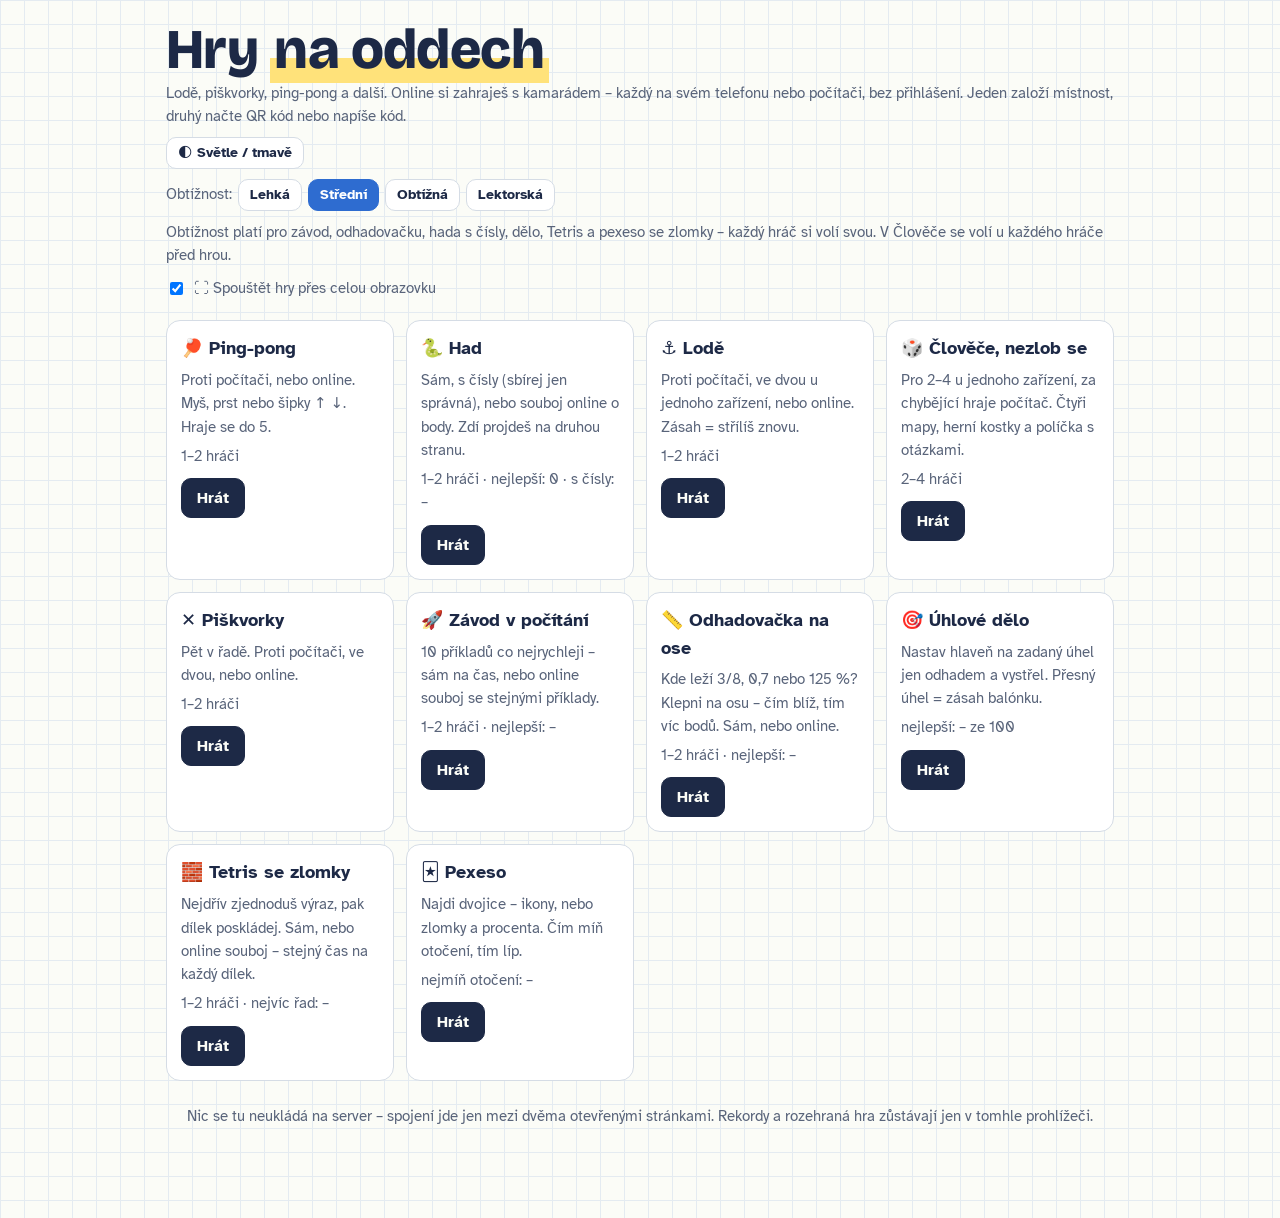
==== commit 8dd7b2c6: "Učebna 0.8.14 – Člověče na velké obrazovce s mobily jako ovladači, větší mapy, Matika 3.31 Co-Author" ====
--- a/hry/index.html
+++ b/hry/index.html
@@ -540,12 +540,14 @@
 .pauza-hra { display: grid; gap: 8px; justify-items: center; } .pauza-napis { margin: 0; text-align: center; min-height: 1.4em; }
 .pauza-platno { display: block; width: 100%; max-width: 720px; height: auto; aspect-ratio: 8 / 5; border: 1.5px solid var(--linka); border-radius: 12px; touch-action: none; }
 /* hra přes celou obrazovku (telefon): lišta s názvem a Zavřít nahoře, plocha se vejde na výšku */
-.pauza-plocha.cela { position: fixed; inset: 0; z-index: 70; border: 0; border-radius: 0; background: var(--papir); align-content: start; overflow-y: auto; overscroll-behavior: contain;
+.pauza-plocha.cela, .hra-plocha.cela { position: fixed; inset: 0; z-index: 70; border: 0; border-radius: 0; background: var(--papir); align-content: start; overflow-y: auto; overscroll-behavior: contain;
   padding: max(8px, env(safe-area-inset-top, 0px)) max(10px, env(safe-area-inset-right, 0px)) max(12px, env(safe-area-inset-bottom, 0px)) max(10px, env(safe-area-inset-left, 0px)); }
 html.hra-cela, html.hra-cela body { overflow: hidden; }
-.pauza-plocha.cela .pauza-lista { position: sticky; top: 0; z-index: 3; background: var(--papir); padding-block: 4px; flex-wrap: nowrap; gap: 8px; }
+.pauza-plocha.cela .pauza-lista, .hra-plocha.cela .hra-lista { position: sticky; top: 0; z-index: 3; background: var(--papir); padding-block: 4px; flex-wrap: nowrap; gap: 8px; }
+.cela-tl span { white-space: nowrap; } .pauza-lista { gap: 8px; } .pauza-lista > b { margin-right: auto; } .cela-volba { display: flex; gap: 8px; align-items: center; margin: 0 0 10px; }
+@media (max-width: 520px) { .cela-tl span { display: none; } }
 .pauza-plocha.cela .pauza-lista > b { font-size: 17px; min-width: 0; overflow: hidden; text-overflow: ellipsis; white-space: nowrap; }
-.pauza-plocha.cela .pauza-lista [data-pa="zavrit"] { min-height: 42px; padding-inline: 16px; font-size: 15px; flex: none; }
+.pauza-plocha.cela .pauza-lista [data-pa="zavrit"], .hra-plocha.cela .hra-lista [data-a="zavrit-hru"], .cela .cela-tl { min-height: 42px; padding-inline: 14px; font-size: 15px; flex: none; }
 .pauza-plocha.cela .pauza-platno { width: auto; max-width: 100%; max-height: calc(100dvh - 210px); margin-inline: auto; }
 @media (max-height: 700px) { .pauza-plocha.cela { gap: 6px; } .pauza-plocha.cela .pauza-hra { gap: 4px; } .pauza-plocha.cela .tt-napoveda, .pauza-plocha.cela .pauza-napis:empty { display: none; } }
 .had-sipky { display: grid; grid-template-columns: repeat(3, 56px); grid-template-areas: ". u ." "l d r"; gap: 6px; }
@@ -868,26 +870,36 @@
 .pozvanka .qr { width: 132px; height: 132px; flex: none; border-radius: 8px; } .pozvanka p { margin: 4px 0 8px; }
 /* člověče, nezlob se */
 .cl-volba { display: grid; gap: 12px; justify-items: center; text-align: center; width: 100%; max-width: 560px; }
-.cl-hraci { display: grid; gap: 8px; width: 100%; } .cl-hrac { display: grid; grid-template-columns: auto 1fr auto; gap: 8px; align-items: center; }
+.cl-hraci { display: grid; gap: 8px; width: 100%; } .cl-hrac, .cl-hraci-hlava { display: grid; grid-template-columns: 16px minmax(0, 1fr) 6.1rem 6.5rem; gap: 6px; align-items: center; } .cl-hrac select { font-size: 14px; padding: 9px 6px; width: 100%; min-width: 0; }
+.cl-hrac select[data-cl-obt]:disabled { visibility: hidden; } .cl-hraci-hlava small { color: var(--tuzka); font-size: 12px; line-height: 1.2; text-align: left; }
+.cl-upozorneni { margin: 0; padding: 6px 10px; border-radius: 10px; font-size: 14px; font-weight: 600; background: color-mix(in srgb, var(--oranzova) 14%, var(--karta)); border-left: 4px solid var(--oranzova); }
 .cl-hrac input { padding: 9px 11px; border: 1.5px solid var(--linka); border-radius: 10px; background: var(--karta); color: var(--inkoust); font: 600 16px var(--f-text); min-width: 0; }
 .cl-tecka { display: inline-block; width: 16px; height: 16px; border-radius: 50%; flex: none; box-shadow: inset 0 -2px 0 rgb(0 0 0 / .2); }
 .cl-prepinac { display: flex; gap: 8px; align-items: center; font-weight: 600; }
 .cl-hra { position: relative; display: flex; flex-wrap: wrap; gap: 16px; justify-content: center; align-items: flex-start; width: 100%; }
-.cl-deska-obal { flex: 1 1 340px; max-width: 520px; } .cl-deska { display: block; width: 100%; height: auto; }
+/* deska: nejvýš 760 px a výška okna; na úzké obrazovce pole aspoň 33 px – co se nevejde, jde posunout prstem a přiblížit (--z) */
+.cl-deska-sloupec { flex: 1 1 340px; min-width: 0; max-width: min(760px, calc((100dvh - 140px) * var(--sl) / var(--vy))); display: grid; gap: 6px; }
+.cl-deska-okno { overflow: auto; max-height: calc(100dvh - 140px); overscroll-behavior: contain; touch-action: pan-x pan-y; border-radius: 22px; scrollbar-width: thin; }
+.cl-deska { display: block; width: calc(max(100%, var(--sl) * 33px) * var(--z, 1)); max-width: none; height: auto; }
+.cl-zoom { display: flex; gap: 6px; align-items: center; justify-content: flex-end; } .cl-zoom button { min-width: 38px; min-height: 34px; font-size: 18px; padding: 2px 10px; }
+.cl-zoom-ukaz { min-width: 3.6em; text-align: center; font: 700 13px var(--f-text); color: var(--tuzka); } .cl-zoom-tip { margin-right: auto; order: -1; font-size: 12px; }
+@media (hover: hover) and (pointer: fine) { .cl-zoom-tip { display: none; } }
+.cl-cesta { fill: none; stroke: color-mix(in srgb, var(--inkoust) 14%, transparent); stroke-width: 12; stroke-linejoin: round; }
+.cl-pole.start { stroke-width: 4.5; } .cl-cil { fill-opacity: .22; stroke-width: 2; } .cl-dom { fill: var(--karta); fill-opacity: .55; stroke-opacity: .55; stroke-width: 2; }
 .cl-podklad { fill: color-mix(in srgb, var(--oranzova) 8%, var(--karta)); stroke: var(--linka); stroke-width: 2; }
 .cl-pole { fill: var(--karta); stroke: color-mix(in srgb, var(--inkoust) 35%, transparent); stroke-width: 2; }
 .cl-pole.otazka { fill: color-mix(in srgb, var(--modra) 16%, var(--karta)); } .cl-pole.vyzva { fill: color-mix(in srgb, var(--fialova) 16%, var(--karta)); }
-.cl-znak { font: 800 15px var(--f-nadpis); text-anchor: middle; fill: var(--modra); pointer-events: none; } .cl-pole.vyzva + .cl-znak { fill: var(--fialova); }
+.cl-znak { font: 800 20px var(--f-nadpis); text-anchor: middle; fill: var(--modra); pointer-events: none; } .cl-pole.vyzva + .cl-znak { fill: var(--fialova); }
 .cl-stred { fill: var(--inkoust); opacity: .12; }
 .cl-stin { fill: rgb(0 0 0 / .18); } .cl-fig { transition: transform .25s; } .cl-fig.muze { cursor: pointer; } .cl-fig.muze:hover, .cl-fig.muze:focus { transform: scale(1.12); outline: none; }
 .cl-zar { fill: none; stroke-width: 3; animation: cl-pulz 1s ease-in-out infinite; } .cl-fig.posledni circle:last-child { stroke-width: 2.5; }
 @keyframes cl-pulz { 50% { stroke-opacity: .25; } }
 /* Člověče 2.0: akční políčka, pohyb, karta uprostřed desky */
-.cl-deska-obal { position: relative; }
+.cl-deska-obal { position: relative; min-width: 0; }
 .cl-pole.nahoda { fill: color-mix(in srgb, var(--fialova) 18%, var(--karta)); stroke: var(--fialova); } .cl-pole.truhla { fill: color-mix(in srgb, #c98a3a 22%, var(--karta)); stroke: #c98a3a; }
 .cl-pole.bezpecne { fill: color-mix(in srgb, var(--zelena) 16%, var(--karta)); stroke: var(--zelena); } .cl-pole.zkratka { fill: color-mix(in srgb, var(--modra) 14%, var(--karta)); stroke: var(--modra); }
 .cl-pole.led { fill: color-mix(in srgb, #7fd3ff 32%, var(--karta)); stroke: #3aa0d8; } .cl-pole.vir { fill: color-mix(in srgb, var(--cervena) 14%, var(--karta)); stroke: var(--cervena); }
-.cl-znak.nahoda, .cl-znak.truhla, .cl-znak.bezpecne, .cl-znak.zkratka, .cl-znak.led, .cl-znak.vir { font: 14px system-ui, "Segoe UI Emoji", "Apple Color Emoji", sans-serif; }
+.cl-znak.nahoda, .cl-znak.truhla, .cl-znak.bezpecne, .cl-znak.zkratka, .cl-znak.led, .cl-znak.vir, .cl-znak.most { font: 19px system-ui, "Segoe UI Emoji", "Apple Color Emoji", sans-serif; }
 .cl-znak.vyzva { fill: var(--fialova); }
 .cl-zkratka { fill: none; stroke: var(--modra); stroke-width: 2.5; stroke-dasharray: 5 6; opacity: .55; } .cl-sipka-hrot { fill: var(--modra); opacity: .7; }
 .cl-fig.skace { animation: cl-skok .16s ease-out; } @keyframes cl-skok { 0% { transform: translateY(0) scale(1); } 45% { transform: translateY(-9px) scale(1.08); } 100% { transform: translateY(0) scale(1); } }
@@ -943,7 +955,14 @@
 .cl-kostka-text { font: 800 27px var(--f-nadpis); text-anchor: middle; fill: var(--inkoust); } .cl-kostka-text.velky { font-size: 54px; } .cl-kostka-cara { stroke: var(--inkoust); stroke-width: 5; stroke-linecap: round; }
 .cl-pm { display: grid; grid-template-columns: 1fr 1fr; gap: 8px; } .cl-pm-kostky { grid-column: 1 / -1; display: flex; gap: 8px; justify-content: center; } .cl-pm-kostky .cl-kostka { width: 52px; height: 52px; }
 .cl-pm button { display: grid; gap: 4px; justify-items: center; font-size: 21px; padding: 9px 6px; } .cl-pm button small { font: 700 11px var(--f-text); color: var(--tuzka); text-transform: uppercase; letter-spacing: .07em; }
-.cl-pole.most { fill: color-mix(in srgb, var(--cokolada) 20%, var(--karta)); stroke: var(--cokolada); } .cl-znak.most { font: 14px system-ui, "Segoe UI Emoji", "Apple Color Emoji", sans-serif; }
+.cl-pole.most { fill: color-mix(in srgb, var(--cokolada) 20%, var(--karta)); stroke: var(--cokolada); }
+/* velké mapy: Hrad (nádvoří, věže), Had (tělo), Hora (skála, sníh) */
+.cl-nadvori { fill: color-mix(in srgb, var(--hruska) 14%, var(--karta)); stroke: color-mix(in srgb, var(--tuzka) 45%, transparent); stroke-width: 3; stroke-dasharray: 10 6; }
+.cl-vez { fill: color-mix(in srgb, var(--tuzka) 22%, var(--karta)); stroke: color-mix(in srgb, var(--tuzka) 55%, transparent); stroke-width: 3; }
+.cl-had-telo { fill: none; stroke: color-mix(in srgb, var(--zelena) 40%, var(--karta)); stroke-width: 34; stroke-linecap: round; stroke-linejoin: round; }
+.cl-had-vzor { fill: none; stroke: color-mix(in srgb, var(--zelena) 70%, var(--karta)); stroke-width: 6; stroke-dasharray: 2 14; stroke-linecap: round; stroke-linejoin: round; }
+.cl-hora { fill: color-mix(in srgb, var(--cokolada) 20%, var(--karta)); stroke: color-mix(in srgb, var(--cokolada) 45%, transparent); stroke-width: 3; stroke-linejoin: round; } .cl-snih { fill: var(--karta); fill: light-dark(var(--karta), color-mix(in srgb, var(--inkoust) 70%, var(--karta))); opacity: .9; }
+.cl-deska.mapa-hora .cl-podklad { fill: color-mix(in srgb, var(--modra) 9%, var(--karta)); }
 .cl-deska.mapa-ostrov .cl-podklad { fill: color-mix(in srgb, var(--zelena) 10%, var(--karta)); stroke: color-mix(in srgb, var(--modra) 55%, var(--karta)); stroke-width: 4; }
 .cl-zatoka { fill: color-mix(in srgb, var(--modra) 24%, var(--karta)); stroke: color-mix(in srgb, var(--modra) 45%, var(--karta)); stroke-width: 2; }
 .cl-most-okraj { fill: none; stroke: var(--cokolada); stroke-width: 13; stroke-linecap: round; } .cl-most-prkna { fill: none; stroke: var(--cokolada-s); stroke-width: 8; stroke-dasharray: 3 4; }
@@ -960,6 +979,40 @@
 .cl-skin-drevo .cl-podklad { fill: #e2bd8c; stroke: #7a4f24; }
 .cl-skin-vesmir .cl-kostka-tvar { fill: #1b1145; stroke: #7af0e4; } .cl-skin-vesmir .cl-kostka circle, .cl-skin-vesmir .cl-kostka-text { fill: #ffd36b; } .cl-skin-vesmir .cl-kostka-cara { stroke: #ffd36b; }
 .cl-skin-vesmir .cl-podklad { fill: url(#cl-hvezdy); stroke: #7af0e4; }
+/* Člověče na velké obrazovce (3.31): čekárna s QR, místa, panel místnosti, „řeší otázku na mobilu“, otázka pro všechny */
+.cl-volba-tl { display: flex; flex-wrap: wrap; gap: 10px; justify-content: center; } .cl-zpet-mistnost { margin: 0; }
+.cv-cekarna { max-width: 640px; } .cv-pozvanka { display: flex; gap: 16px; align-items: center; text-align: left; width: 100%; padding: 14px; border-radius: 16px; border: 2px solid var(--modra); background: var(--karta); }
+.cv-pozvanka .qr { width: 190px; height: 190px; flex: none; border-radius: 10px; } .cv-pozv-text { display: grid; gap: 6px; min-width: 0; } .cv-pozv-text p { margin: 0; }
+.cv-mista { display: grid; gap: 8px; width: 100%; } .cv-misto { display: grid; grid-template-columns: 16px minmax(0, 1fr) 9rem 6.5rem; gap: 8px; align-items: center; padding: 6px 8px; border-radius: 12px; border: 1.5px solid var(--linka); background: var(--karta); text-align: left; }
+.cv-misto.pripojeno { border-color: var(--zelena); background: color-mix(in srgb, var(--zelena) 8%, var(--karta)); } .cv-kdo { min-width: 0; overflow: hidden; text-overflow: ellipsis; white-space: nowrap; }
+.cv-misto select { font-size: 14px; padding: 8px 6px; width: 100%; min-width: 0; } .cv-misto select:disabled { visibility: hidden; }
+.cv-misto input { width: 100%; padding: 8px 10px; border: 1.5px solid var(--linka); border-radius: 10px; background: var(--karta); color: var(--inkoust); font: 600 15px var(--f-text); }
+@media (max-width: 560px) { .cv-pozvanka { flex-direction: column; text-align: center; } .cv-misto { grid-template-columns: 16px minmax(0, 1fr) 7.5rem; } .cv-misto select[data-cv-obt] { grid-column: 2 / -1; } .cv-misto select[data-cv-obt]:disabled { display: none; } }
+.cv-panel { display: flex; gap: 10px; align-items: center; padding: 8px; border-radius: 12px; border: 1.5px solid var(--linka); background: var(--karta); } .cv-panel .qr { width: 84px; height: 84px; flex: none; border-radius: 6px; }
+.cv-panel > div { display: grid; gap: 2px; } .cv-kod { font: 800 26px/1 var(--f-nadpis); letter-spacing: .14em; color: var(--modra); }
+.cl-resi { margin: 4px 0; font-size: 16px; } .cl-tecky i { font-style: normal; animation: cl-tecka 1.2s infinite; } .cl-tecky i:nth-child(2) { animation-delay: .2s; } .cl-tecky i:nth-child(3) { animation-delay: .4s; }
+@keyframes cl-tecka { 0%, 60%, 100% { opacity: .2; } 30% { opacity: 1; } } @media (prefers-reduced-motion: reduce) { .cl-tecky i { animation: none; } }
+.cl-fig-cislo { font: 800 15px var(--f-nadpis); text-anchor: middle; fill: #fff; paint-order: stroke; stroke: rgb(0 0 0 / .45); stroke-width: 2.5px; pointer-events: none; }
+.cl-karta.bal-vsichni { --k: var(--zelena); } .cl-vs-radek { display: grid; grid-template-columns: auto auto 1fr; gap: 6px; align-items: center; width: 100%; text-align: left; } .cl-vs-jm { font-weight: 700; font-size: 14px; }
+.cl-vs-tl { display: flex; flex-wrap: wrap; gap: 4px; } .cl-vs-kdo-vse { display: flex; flex-wrap: wrap; gap: 4px 10px; justify-content: center; font-size: 13px; color: var(--tuzka); }
+.cl-vs-kdo { display: inline-flex; gap: 4px; align-items: center; } .cl-vs-kdo.hotovo { color: var(--zelena); font-weight: 700; } .cl-vs-kdo .cl-tecka { width: 11px; height: 11px; }
+/* mobil jako ovladač */
+.cm { --b: var(--modra); display: grid; gap: 12px; width: 100%; max-width: 480px; margin: 0 auto; }
+.cm-hlava { display: grid; grid-template-columns: auto 1fr; gap: 2px 8px; align-items: center; padding: 10px 12px; border-radius: 14px; border: 2.5px solid var(--b); background: var(--karta); }
+.cm-hlava b { font-size: 18px; } .cm-hlava small { grid-column: 1 / -1; color: var(--tuzka); }
+.cm-karta { display: grid; gap: 10px; justify-items: center; text-align: center; padding: 16px 14px; border-radius: 16px; border: 1.5px solid var(--linka); background: var(--karta); } .cm-karta p { margin: 0; }
+.cm-na-tahu { border: 3px solid var(--b); box-shadow: 0 0 0 4px color-mix(in srgb, var(--b) 18%, transparent); }
+.cm-velke { font: 800 20px var(--f-nadpis); } .cm-info { margin: 0; font-weight: 600; color: var(--tuzka); text-align: center; } .cm-otazka { font-size: 19px; }
+.cm-pripojit { justify-items: stretch; text-align: left; } .cm-pripojit label { display: grid; gap: 4px; font-weight: 700; }
+.cm-pripojit input { padding: 11px 12px; border: 1.5px solid var(--linka); border-radius: 10px; background: var(--karta); color: var(--inkoust); font: 600 17px var(--f-text); }
+.cm-barvy { display: grid; grid-template-columns: 1fr 1fr; gap: 8px; } .cm-barvy button { display: flex; gap: 8px; align-items: center; justify-content: flex-start; padding: 12px; min-width: 0; }
+.cm-barvy button span { overflow: hidden; text-overflow: ellipsis; white-space: nowrap; } .cm-barvy button.vybrano { border-color: var(--b); box-shadow: 0 0 0 3px color-mix(in srgb, var(--b) 35%, transparent); }
+.cm-hod { display: grid; justify-items: center; gap: 8px; width: 100%; padding: 18px; font-size: 22px; } .cm-hod .cl-kostka { width: 96px; height: 96px; } .cm-hod .cl-kostky-dve .cl-kostka { width: 78px; height: 78px; }
+.cm-kostka-mala .cl-kostka { width: 52px; height: 52px; } .cm-tl { display: grid; gap: 8px; width: 100%; } .cm-tl button { min-height: 52px; font-size: 17px; }
+.cm-tah { display: grid; grid-template-columns: 38px 1fr; gap: 10px; align-items: center; text-align: left; } .cm-tah b { width: 34px; height: 34px; border-radius: 50%; display: grid; place-items: center; background: var(--b); color: #fff; font-size: 18px; }
+.cm .cl-moznosti { grid-template-columns: 1fr 1fr; } .cm .cl-moznosti button { min-height: 52px; font-size: 18px; } .cm .cl-karta-pruh { width: 100%; }
+.cm-hraci { list-style: none; margin: 0; padding: 0; display: grid; gap: 4px; } .cm-hraci li { display: grid; grid-template-columns: auto 1fr auto; gap: 8px; align-items: center; padding: 6px 10px; border-radius: 10px; }
+.cm-hraci li.ted { background: var(--mrizka); } .cm-hraci small { color: var(--tuzka); }
 .odm-kostky { display: flex; gap: 6px; align-items: center; } .odm-kostky .tt-c { position: static; border: 2px solid; } .odm-nahled .cl-kostka { width: 34px; height: 34px; flex: none; margin-left: 4px; }
 /* piškvorky */
 .pi-obal { width: 100%; max-width: 540px; } .pi-deska { display: block; width: 100%; height: auto; touch-action: manipulation; }
@@ -1236,6 +1289,42 @@
   nast(nacist("tema", "")); if (b) b.addEventListener("click", () => { const tmave = document.documentElement.dataset.theme ? document.documentElement.dataset.theme === "dark" : matchMedia("(prefers-color-scheme: dark)").matches;
     const v = tmave ? "light" : "dark"; nast(v); ulozit("tema", v); }); })();
 
+// ================= ⛶ hra přes celou obrazovku: okno hry vyplní celé okno prohlížeče a zkusí i celou obrazovku (Fullscreen API) =================
+// Platí pro Hry na oddech (h-pauza.js) i počtářské minihry (h-hry.js). Volba „Spouštět hry přes celou obrazovku“ se pamatuje (výchozí zapnuto).
+// Celou obrazovku jde zapnout jen v obsluze kliknutí – když ji prohlížeč odmítne (telefon, rámeček), hra zůstane přes celé okno, bez hlášky.
+// ⛶ v liště hry (nebo klávesa F) přepíná; Esc celou obrazovku opustí (hra zůstane na stránce); Zavřít hru zavře; Zpět v telefonu hru zavře.
+const CelaObrazovka = (() => {
+let hra = null, cela = false, hist = false, zpet = 0; // hra = { el, zavri } – otevřená hra; cela = okno hry je přes celou plochu; zpet = kroky Zpět, které jsme poslali sami
+const chce = () => nacist("hry-cela", true) !== false;
+const fs = () => document.fullscreenElement || document.webkitFullscreenElement || null;
+function zkusFs() { const d = document.documentElement, f = d.requestFullscreen || d.webkitRequestFullscreen; if (!f || fs()) return;
+  try { const r = f.call(d, { navigationUI: "hide" }); if (r && r.catch) r.catch(() => {}); } catch (e) { /* prohlížeč odmítl – hra zůstane přes celé okno */ } }
+function opustFs() { if (!fs()) return; const f = document.exitFullscreen || document.webkitExitFullscreen; try { const r = f.call(document); if (r && r.catch) r.catch(() => {}); } catch (e) {} }
+function oznac() { document.querySelectorAll("[data-cela]").forEach((b) => { b.setAttribute("aria-pressed", String(cela)); b.innerHTML = cela ? "⛶ <span>Zmenšit</span>" : "⛶ <span>Celá obrazovka</span>"; b.title = cela ? "Zmenšit (Esc)" : "Celá obrazovka (F)"; }); }
+// okno hry přes celou plochu; zFs = zkusit i celou obrazovku prohlížeče (jen v obsluze kliknutí)
+function zapni(zFs = true) { if (!hra) return; cela = true; hra.el.classList.add("cela"); document.documentElement.classList.add("hra-cela"); hra.el.scrollTop = 0;
+  if (!hist) { history.pushState({ hra: 1 }, "", location.href); hist = true; } if (zFs) zkusFs(); oznac(); }
+function vypni(zHistorie) { if (!cela) return; cela = false; if (hra) { hra.el.classList.remove("cela"); hra.fsBylo = false; } document.documentElement.classList.remove("hra-cela"); opustFs();
+  if (hist) { hist = false; if (!zHistorie && history.state && history.state.hra) { zpet++; history.back(); } } oznac(); }
+// otevření hry: el = okno hry, zavri = jak ji zavřít (Zpět v telefonu); spouštěno kliknutím → podle volby rovnou přes celou obrazovku
+function otevrena(el, zavri, { kliknuti = true } = {}) { if (hra && hra.el !== el) vypni(); hra = { el, zavri }; if (chce()) zapni(kliknuti); else oznac(); return cela; }
+function zavrena() { vypni(); hra = null; }
+const prepni = () => (cela ? vypni() : zapni(true));
+const tlacitko = () => `<button type="button" class="maly cela-tl" data-cela aria-pressed="${cela}" title="${cela ? "Zmenšit (Esc)" : "Celá obrazovka (F)"}">⛶ <span>${cela ? "Zmenšit" : "Celá obrazovka"}</span></button>`;
+const volba = () => `<label class="cela-volba pozn"><input type="checkbox" data-cela-volba${chce() ? " checked" : ""}> ⛶ Spouštět hry přes celou obrazovku</label>`;
+const pise = (t) => t && t.closest && t.closest("input, textarea, select, [contenteditable]");
+document.addEventListener("click", (e) => { const b = e.target.closest && e.target.closest("[data-cela]"); if (b) prepni(); });
+document.addEventListener("change", (e) => { if (e.target.matches && e.target.matches("[data-cela-volba]")) { ulozit("hry-cela", e.target.checked); document.querySelectorAll("[data-cela-volba]").forEach((x) => (x.checked = e.target.checked)); } });
+document.addEventListener("keydown", (e) => { if (!hra || e.defaultPrevented || pise(e.target) || e.ctrlKey || e.metaKey || e.altKey) return;
+  if (e.key === "Escape" && cela) { e.preventDefault(); vypni(); }
+  else if ((e.key === "f" || e.key === "F") && hra.el.isConnected && hra.el.getClientRects().length) { e.preventDefault(); prepni(); } }); // F jen u hry, která je vidět
+// prohlížeč opustil celou obrazovku sám (Esc, gesto) → okno hry se vrátí na stránku
+["fullscreenchange", "webkitfullscreenchange"].forEach((t) => document.addEventListener(t, () => { if (!fs() && cela && hra && hra.fsBylo) vypni(); if (fs() && hra) hra.fsBylo = true; }));
+// vlastní krok Zpět (po Zavřít) se jen spolkne – i když mezitím začala jiná hra, ta zůstane otevřená
+window.addEventListener("popstate", () => { if (zpet) { zpet--; return; } if (!hist) return; hist = false; const z = hra && hra.zavri; vypni(true); hra = null; if (z) z(); });
+return { otevrena, zavrena, zapni, vypni, prepni, tlacitko, volba, chce, get cela() { return cela; } };
+})();
+
 // ================= QR kód (vlastní, bez knihovny): bajtový režim, oprava chyb M, verze 1–10 (do ~210 znaků) =================
 // QR.svg(text) → <svg>. Slouží pro odkaz do hry: host naskenuje telefonem a je rovnou v místnosti.
 const QR = (() => {
@@ -1377,41 +1466,142 @@
   function vyzva() { let i; do { i = Math.floor(Math.random() * VYZVY.length); } while (posledni.includes(i) && posledni.length < VYZVY.length); posledni = [i, ...posledni].slice(0, 12);
     const [t, sp, spatne] = VYZVY[i]; return { t, sp, m: mix([sp, ...spatne]) }; }
   const matika = () => vyber(MAT)();
-  // ---------- otázky podle tématu (mapa Témata v Člověče): vlastní generované příklady ----------
+  // ---------- otázky podle tématu a obtížnosti: h-otazky-temata.js (OtazkyTemata) ----------
   const TEMY = { zlomky: "Zlomky", procenta: "Procenta", rovnice: "Rovnice", uhly: "Úhly", geometrie: "Obvody a obsahy", vyrazy: "Výrazy", cas: "Čas a jednotky", nasobilka: "Násobilka" };
-  const des = (x) => String(x).replace(".", ","), kl = (a) => a.filter((y) => y > 0 && Number.isInteger(y));
-  const pr = (t, sp, kolem, j = "") => ({ t, sp: sp + j, m: moznosti(sp + j, kolem.map((y) => y + j)) });
-  const TEMA = {
-    zlomky: [MAT[4], MAT[5],
-      () => { const [a, b] = vyber([[1, 2], [1, 3], [2, 3], [1, 4], [3, 4], [2, 5], [3, 5], [4, 5], [1, 6], [5, 6]]), k = nah(2, 5); return pr(`Zkrať zlomek ${k * a}/${k * b} na základní tvar.`, `${a}/${b}`, [`${a}/${k * b}`, `${k * a}/${b}`, `${a + 1}/${b + 1}`, `${b}/${a}`]); },
-      () => { const d = vyber([5, 7, 11]), a = nah(1, d - 2), b = nah(1, d - 1 - a); return pr(`${a}/${d} + ${b}/${d} = ?`, `${a + b}/${d}`, [`${a + b}/${2 * d}`, `${a * b}/${d}`, `${a + b + 1}/${d}`, `${Math.max(1, Math.abs(a - b))}/${d}`]); }],
-    procenta: [MAT[0],
-      () => { const [n, p] = vyber([[20, 25], [20, 75], [40, 25], [40, 75], [50, 10], [80, 25], [200, 10], [200, 25], [400, 75], [50, 50]]); return pr(`Kolik procent je ${(n * p) / 100} z ${n}?`, p, [10, 20, 25, 50, 75, 40], " %"); },
-      () => { const n = vyber([200, 400, 500, 600, 800]), p = vyber([10, 20, 25, 50]), sp = (n * (100 - p)) / 100; return pr(`Mikina stojí ${n} Kč a je zlevněná o ${p} %. Kolik stojí teď?`, sp, kl([(n * p) / 100, n - p, sp - 10, sp + (n * p) / 100]), " Kč"); }],
-    rovnice: [MAT[2],
-      () => { const a = nah(2, 9), x = nah(2, 10); return pr(`${a}x = ${a * x}. Kolik je x?`, x, kl([a * x - a, x + 1, x - 1, a, a * x])); },
-      () => { const a = nah(2, 12), b = nah(2, 15); return pr(`x − ${a} = ${b}. Kolik je x?`, a + b, kl([b - a, b, a + b + 1, a + b - 1])); },
-      () => { const x = nah(1, 9), a = nah(1, 9); return pr(`2x + ${a} = ${2 * x + a}. Kolik je x?`, x, kl([2 * x, x + 1, x - 1, x + a, 2 * x + a])); }],
-    uhly: [MAT[3],
-      () => { let u; do u = 5 * nah(4, 34); while (u === 90); return pr(`Vedlejší úhel k úhlu ${u}° má kolik stupňů?`, 180 - u, kl([90 - u, u, 360 - u, 190 - u]), "°"); },
-      () => { const a = 5 * nah(6, 16), b = 5 * nah(6, 16), c = 180 - a - b; return pr(`Trojúhelník má úhly ${a}° a ${b}°. Kolik stupňů má třetí úhel?`, c, kl([360 - a - b, c + 10, c - 10, a + b]), "°"); }],
-    geometrie: [MAT[6],
-      () => { const a = nah(2, 9), b = nah(2, 9); return pr(`Obdélník má strany ${a} cm a ${b} cm. Jaký má obsah?`, a * b, kl([2 * (a + b), a + b, a * b + a, a * b - b]), " cm²"); },
-      () => { const a = nah(2, 12), b = nah(2, 12); return pr(`Obdélník má strany ${a} cm a ${b} cm. Jaký má obvod?`, 2 * (a + b), kl([a * b, a + b, 2 * a + b, 2 * (a + b) + 2]), " cm"); }],
-    vyrazy: [
-      () => { const a = nah(2, 9), b = nah(2, 9), v = vyber(["a", "b", "x", "y"]); return pr(`${a}${v} + ${b}${v} = ?`, `${a + b}${v}`, [`${a * b}${v}`, `${a + b}${v}²`, `${a + b + 1}${v}`, `${a + b}`]); },
-      () => { const a = nah(2, 9), b = nah(1, 9), c = nah(2, 6); return pr(`Kolik je ${a}x + ${b}, když x = ${c}?`, a * c + b, kl([a + c + b, a * c, a * (c + b), a * c + b + 1])); },
-      () => { const b = nah(2, 7), a = b + nah(2, 6), v = vyber(["a", "b", "x", "y"]); return pr(`${a}${v} − ${b}${v} = ?`, `${a - b}${v}`, [`${a + b}${v}`, `${a - b}`, `${a - b + 1}${v}`, `${a - b}${v}²`]); }],
-    cas: [
-      () => { const h = nah(1, 3), m = vyber([10, 15, 20, 30, 45]); return pr(`Kolik minut je ${h} h ${m} min?`, h * 60 + m, [h * 100 + m, h * 60 + m + 10, h * 60, (h + 1) * 60 + m], " min"); },
-      () => { const d = vyber([1.5, 2.5, 3.5, 4.2, 0.8, 1.25]), sp = Math.round(d * 100); return { t: `Kolik centimetrů je ${des(d)} m?`, sp: sp + " cm", m: moznosti(sp + " cm", [des(d * 10) + " cm", Math.round(d * 1000) + " cm", sp + 10 + " cm", des(d) + " cm"]) }; },
-      () => { const m = nah(2, 9); return pr(`Kolik sekund je ${m} min?`, m * 60, [m * 100, m * 60 + 60, m * 30, m * 10], " s"); },
-      () => { const d = vyber([0.5, 1.5, 2.5, 0.25, 3.2]), sp = Math.round(d * 1000); return { t: `Kolik gramů je ${des(d)} kg?`, sp: sp + " g", m: moznosti(sp + " g", [Math.round(d * 100) + " g", sp + 100 + " g", Math.round(d * 10000) + " g"]) }; }],
-    nasobilka: [MAT[1], MAT[7],
-      () => { const a = nah(2, 9), b = nah(2, 9); return pr(`${a * b} : ${a} = ?`, b, kl([b + 1, b - 1, a, a * b - a])); }],
-  };
-  const tema = (k) => vyber(TEMA[k] || MAT)();
-  return { matika, vyzva, tema, TEMY };
+  const tema = (k, u) => (typeof OtazkyTemata !== "undefined" ? OtazkyTemata.tema(k, u) : matika());
+  return { matika, vyzva, tema, TEMY, MAT, moznosti, mix };
+})();
+
+// ================= 🎯 otázky podle tématu a obtížnosti (Člověče › mapa Témata a příklady na polích) – vlastní generované příklady =================
+// tema(k, u): k = téma z OtazkyHer.TEMY, u = Lehká / Střední / Obtížná / Lektorská (stejné stupně jako Obtiznost, h-obtiznost.js).
+// Střední = příklady z verze 3.29. Lehká = menší čísla a jednodušší typ úlohy, Obtížná a Lektorská = větší čísla a těžší typy.
+const OtazkyTemata = (() => {
+const STUPNE = ["lehka", "stredni", "obtizna", "lektorska"];
+const mix = (a) => OtazkyHer.mix(a);
+const nsd = (a, b) => { a = Math.abs(a); b = Math.abs(b); while (b) [a, b] = [b, a % b]; return a || 1; };
+const zl = (p, q) => { const d = nsd(p, q); p /= d; q /= d; return q === 1 ? String(p) : `${p}/${q}`; };
+const des = (x) => String(Math.round(x * 100) / 100).replace(".", ",");
+// 4 možnosti: správná + rušivé (jiné, kladné); když jich je málo, doplní se čísla kolem správné
+function pr(t, sp, kolem, j = "") { const S = String(sp) + j, s = new Set([S]);
+  for (const k of mix(kolem)) { if (s.size >= 4) break; const v = String(k) + j; if (v !== S && !/NaN|Infinity|undefined|^-|^0\b(?!,)/.test(v)) s.add(v); }
+  for (let n = 1; s.size < 4 && n < 12 && !isNaN(+sp); n++) { const v = +sp + n * (n % 2 ? 1 : -1) * Math.max(1, Math.round(+sp / 10)); if (v > 0) s.add(String(v) + j); }
+  return { t, sp: S, m: mix([...s]) }; }
+const T = {
+  zlomky: [
+    [() => { const n = 2 * nah(2, 20); return pr(`Kolik je polovina z ${n}?`, n / 2, [n, n / 2 + 1, n / 2 - 1, n * 2]); },
+     () => { const k = nah(2, 10); return pr(`Kolik je třetina z ${3 * k}?`, k, [3 * k, k + 1, k + 3, 2 * k]); },
+     () => { const d = nah(4, 9), a = nah(1, d - 2), b = nah(a + 1, d - 1); return pr(`Který zlomek je větší: ${a}/${d}, nebo ${b}/${d}?`, `${b}/${d}`, [`${a}/${d}`, "jsou stejné"]); },
+     () => { const d = nah(3, 9), a = nah(1, d - 2), b = nah(1, d - 1 - a); return pr(`${a}/${d} + ${b}/${d} = ?`, `${a + b}/${d}`, [`${a + b}/${2 * d}`, `${a * b}/${d}`, `${a + b + 1}/${d}`]); }],
+    [() => OtazkyHer.MAT[4](), () => OtazkyHer.MAT[5](),
+     () => { const [a, b] = vyber([[1, 2], [1, 3], [2, 3], [1, 4], [3, 4], [2, 5], [3, 5], [4, 5], [1, 6], [5, 6]]), k = nah(2, 5); return pr(`Zkrať zlomek ${k * a}/${k * b} na základní tvar.`, `${a}/${b}`, [`${a}/${k * b}`, `${k * a}/${b}`, `${a + 1}/${b + 1}`, `${b}/${a}`]); },
+     () => { const d = vyber([5, 7, 11]), a = nah(1, d - 2), b = nah(1, d - 1 - a); return pr(`${a}/${d} + ${b}/${d} = ?`, `${a + b}/${d}`, [`${a + b}/${2 * d}`, `${a * b}/${d}`, `${a + b + 1}/${d}`, `${Math.max(1, Math.abs(a - b))}/${d}`]); }],
+    [() => { const b = vyber([2, 3, 4, 6]), d = vyber([3, 4, 5, 8].filter((x) => x !== b)), a = nah(1, b - 1), c = nah(1, d - 1); return pr(`${a}/${b} + ${c}/${d} = ?`, zl(a * d + c * b, b * d), [`${a + c}/${b + d}`, `${a + c}/${b * d}`, zl(a * d + c * b + 1, b * d)]); },
+     () => { const b = vyber([2, 3, 4]), d = vyber([5, 6, 8]), a = nah(1, b - 1), c = nah(1, d - 1); if (a * d <= c * b) return pr(`${c}/${d} · ${a}/${b} = ?`, zl(a * c, b * d), [`${a + c}/${b + d}`, zl(a * d, b * c), `${a * c}/${b + d}`]); return pr(`${a}/${b} − ${c}/${d} = ?`, zl(a * d - c * b, b * d), [`${a - c > 0 ? a - c : 1}/${Math.abs(b - d) || 1}`, zl(a * d + c * b, b * d), `${a}/${b * d}`]); },
+     () => { const [a, b] = vyber([[2, 3], [3, 4], [2, 5], [3, 7], [4, 9], [5, 8], [7, 12]]), k = nah(6, 12); return pr(`Zkrať zlomek ${k * a}/${k * b} na základní tvar.`, `${a}/${b}`, [`${2 * a}/${2 * b}`, `${a + 1}/${b}`, `${a}/${b + 1}`, `${b}/${a}`]); }],
+    [() => { const a = nah(1, 5), b = nah(a + 1, 9), c = nah(1, 5), d = nah(c + 1, 9); return pr(`${a}/${b} : ${c}/${d} = ?`, zl(a * d, b * c), [zl(a * c, b * d), zl(b * c, a * d), `${a + c}/${b + d}`]); },
+     () => { const w = nah(1, 4), b = nah(3, 9), a = nah(1, b - 1); return pr(`Převeď ${w} ${a}/${b} na zlomek.`, `${w * b + a}/${b}`, [`${w + a}/${b}`, `${w * a + b}/${b}`, `${w * b}/${b + a}`]); },
+     () => { const a = nah(1, 5), c = nah(a + 1, 9), k = nah(2, 8); return pr(`x/${c * k} = ${a}/${c}. Kolik je x?`, a * k, [a + k, a * c, k, a * k + c]); }],
+  ],
+  procenta: [
+    [() => { const n = 20 * nah(1, 10); return pr(`Kolik je 50 % z ${n}?`, n / 2, [n / 10, n / 4, n - 50 > 0 ? n - 50 : n + 5]); },
+     () => { const n = 10 * nah(2, 30); return pr(`Kolik je 10 % z ${n}?`, n / 10, [n / 2, n / 100 * 2 || 2, n / 10 + 10]); },
+     () => { const n = 4 * nah(2, 25); return pr(`Kolik je 25 % z ${n}?`, n / 4, [n / 2, n / 4 + 4, n - 25 > 0 ? n - 25 : n + 4]); }],
+    [() => OtazkyHer.MAT[0](),
+     () => { const [n, p] = vyber([[20, 25], [20, 75], [40, 25], [40, 75], [50, 10], [80, 25], [200, 10], [200, 25], [400, 75], [50, 50]]); return pr(`Kolik procent je ${(n * p) / 100} z ${n}?`, p, [10, 20, 25, 50, 75, 40], " %"); },
+     () => { const n = vyber([200, 400, 500, 600, 800]), p = vyber([10, 20, 25, 50]), sp = (n * (100 - p)) / 100; return pr(`Mikina stojí ${n} Kč a je zlevněná o ${p} %. Kolik stojí teď?`, sp, [(n * p) / 100, n - p, sp - 10, sp + (n * p) / 100], " Kč"); }],
+    [() => { const p = vyber([5, 15, 35, 45, 65]), n = 20 * nah(2, 20); return pr(`Kolik je ${p} % z ${n}?`, (p * n) / 100, [p + n / 10, (p * n) / 50, (p * n) / 100 + 5, n - p]); },
+     () => { const n = 100 * nah(2, 12), p = vyber([10, 15, 20, 25, 30]); return pr(`Cena ${n} Kč stoupne o ${p} %. Kolik je nová cena?`, (n * (100 + p)) / 100, [n + p, (n * p) / 100, (n * (100 - p)) / 100, n + 2 * p], " Kč"); },
+     () => { const x = 20 * nah(2, 15), p = vyber([10, 20, 25, 50]), a = (x * p) / 100; return pr(`${a} je ${p} % z čísla x. Kolik je x?`, x, [a * p, (a * p) / 10, x / 2, x + a]); }],
+    [() => { const p = vyber([10, 20, 30, 50]), sp = 100 - (p * p) / 100; return pr(`Cena stoupne o ${p} % a pak klesne o ${p} %. Kolik procent původní ceny stojí?`, des(sp), [100, 100 - p, 100 + p / 2], " %"); },
+     () => { const o = 100 * nah(2, 20), p = vyber([10, 20, 25, 40, 50]), c = (o * (100 - p)) / 100; return pr(`Po slevě ${p} % stojí bunda ${c} Kč. Kolik stála původně?`, o, [c + p, c + (c * p) / 100, o - 100, c * 2], " Kč"); },
+     () => { const a = 20 * nah(1, 10), p = vyber([5, 10, 15, 20, 25, 50]), b = (a * (100 + p)) / 100; return pr(`O kolik procent je ${b} víc než ${a}?`, p, [b - a === p ? p + 5 : b - a, p * 2, 100 + p, p + 10], " %"); }],
+  ],
+  rovnice: [
+    [() => { const x = nah(1, 10), a = nah(1, 10); return pr(`x + ${a} = ${x + a}. Kolik je x?`, x, [x + a, x + 1, a, x + 2]); },
+     () => { const a = nah(2, 5), x = nah(2, 10); return pr(`${a} · x = ${a * x}. Kolik je x?`, x, [a * x - a, x + 1, a, x + 2]); },
+     () => { const a = nah(1, 9), b = nah(1, 10); return pr(`x − ${a} = ${b}. Kolik je x?`, a + b, [b - a, b, a + b + 1, a + b - 1]); }],
+    [() => OtazkyHer.MAT[2](),
+     () => { const a = nah(2, 9), x = nah(2, 10); return pr(`${a}x = ${a * x}. Kolik je x?`, x, [a * x - a, x + 1, x - 1, a, a * x]); },
+     () => { const a = nah(2, 12), b = nah(2, 15); return pr(`x − ${a} = ${b}. Kolik je x?`, a + b, [b - a, b, a + b + 1, a + b - 1]); },
+     () => { const x = nah(1, 9), a = nah(1, 9); return pr(`2x + ${a} = ${2 * x + a}. Kolik je x?`, x, [2 * x, x + 1, x - 1, x + a, 2 * x + a]); }],
+    [() => { const a = nah(3, 9), x = nah(2, 12), b = nah(1, 20); return pr(`${a}x + ${b} = ${a * x + b}. Kolik je x?`, x, [x + 1, x - 1, a * x, Math.round((a * x + b) / a) === x ? x + 2 : Math.round((a * x + b) / a)]); },
+     () => { const a = nah(2, 6), b = nah(1, 9), x = nah(1, 9); return pr(`${a}(x + ${b}) = ${a * (x + b)}. Kolik je x?`, x, [x + b, a * x, x + 1, (a * (x + b)) / a]); },
+     () => { const a = nah(3, 9), b = nah(1, 15), x = nah(2, 12); return pr(`${a}x − ${b} = ${a * x - b}. Kolik je x?`, x, [x + 1, x - 1, a * x, x + b]); }],
+    [() => { const k = nah(2, 6), a = nah(1, 9), b = a + nah(1, 8), x = k * (b - a); return pr(`x/${k} + ${a} = ${b}. Kolik je x?`, x, [b - a, k * b, x + k, (b + a) * k]); },
+     () => { const c = nah(1, 5), a = c + nah(1, 4), x = nah(1, 9), b = nah(1, 12), d = (a - c) * x + b; return pr(`${a}x + ${b} = ${c}x + ${d}. Kolik je x?`, x, [x + 1, d - b, x + c, Math.abs(d - b - c) || x + 2]); },
+     () => { const x = nah(2, 9), a = nah(2, 5), b = nah(1, 9); return pr(`${a}(x − ${b}) + ${b} = ${a * (x - b) + b}. Kolik je x?`, x, [x + b, x - 1, a * x, x + a]); }],
+  ],
+  uhly: [
+    [() => { const u = 10 * nah(1, 8); return pr(`Kolik stupňů chybí ${u}° do pravého úhlu?`, 90 - u, [180 - u, 100 - u, 90 - u + 10, u], "°"); },
+     () => { const u = 10 * nah(2, 16); return pr(`Vedlejší úhel k úhlu ${u}° má kolik stupňů?`, 180 - u, [90 - u > 0 ? 90 - u : 200 - u, u, 360 - u], "°"); },
+     () => vyber([pr("Kolik stupňů má pravý úhel?", 90, [180, 45, 100], "°"), pr("Kolik stupňů má přímý úhel?", 180, [90, 360, 100], "°")])],
+    [() => OtazkyHer.MAT[3](),
+     () => { let u; do u = 5 * nah(4, 34); while (u === 90); return pr(`Vedlejší úhel k úhlu ${u}° má kolik stupňů?`, 180 - u, [90 - u, u, 360 - u, 190 - u], "°"); },
+     () => { const a = 5 * nah(6, 16), b = 5 * nah(6, 16), c = 180 - a - b; return pr(`Trojúhelník má úhly ${a}° a ${b}°. Kolik stupňů má třetí úhel?`, c, [360 - a - b, c + 10, c - 10, a + b], "°"); }],
+    [() => { const a = nah(23, 79), b = nah(21, 155 - a), c = 180 - a - b; return pr(`Trojúhelník má úhly ${a}° a ${b}°. Kolik stupňů má třetí úhel?`, c, [360 - a - b, c + 10, c - 1, a + b], "°"); },
+     () => { const u = 2 * nah(10, 70); return pr(`Rovnoramenný trojúhelník má u vrcholu ${u}°. Kolik má úhel u základny?`, (180 - u) / 2, [180 - u, u, (180 - u) / 2 + 10, 90 - u > 0 ? 90 - u : u / 2], "°"); },
+     () => { const z = nah(30, 80); return pr(`Rovnoramenný trojúhelník má úhel u základny ${z}°. Kolik má úhel u vrcholu?`, 180 - 2 * z, [180 - z, 90 - z, 2 * z, 180 - 2 * z + 10], "°"); }],
+    [() => { const n = nah(5, 10); return pr(`Kolik je součet vnitřních úhlů ${n}úhelníku?`, (n - 2) * 180, [n * 180, (n - 1) * 180, 360, n * 90], "°"); },
+     () => { const n = vyber([5, 6, 8, 9, 10, 12]); return pr(`Kolik stupňů má vnitřní úhel pravidelného ${n}úhelníku?`, ((n - 2) * 180) / n, [360 / n, 180 - 360 / n + 10, 120, 108, 135].filter((x) => x !== ((n - 2) * 180) / n), "°"); },
+     () => { const h = nah(1, 5); return pr(`Jaký úhel svírají ručičky hodin v ${h}:00?`, 30 * h, [6 * h, 15 * h, 30 * h + 30, 360 - 30 * h], "°"); }],
+  ],
+  geometrie: [
+    [() => { const a = nah(2, 9); return pr(`Čtverec má stranu ${a} cm. Jaký má obvod?`, 4 * a, [a * a, 2 * a, 4 * a + 2, 3 * a], " cm"); },
+     () => { const a = nah(2, 6); return pr(`Čtverec má stranu ${a} cm. Jaký má obsah?`, a * a, [4 * a, 2 * a, a * a + a], " cm²"); },
+     () => { const a = nah(2, 6), b = nah(2, 6); return pr(`Obdélník má strany ${a} cm a ${b} cm. Jaký má obvod?`, 2 * (a + b), [a * b, a + b, 2 * a + b], " cm"); }],
+    [() => OtazkyHer.MAT[6](),
+     () => { const a = nah(2, 9), b = nah(2, 9); return pr(`Obdélník má strany ${a} cm a ${b} cm. Jaký má obsah?`, a * b, [2 * (a + b), a + b, a * b + a, a * b - b], " cm²"); },
+     () => { const a = nah(2, 12), b = nah(2, 12); return pr(`Obdélník má strany ${a} cm a ${b} cm. Jaký má obvod?`, 2 * (a + b), [a * b, a + b, 2 * a + b, 2 * (a + b) + 2], " cm"); }],
+    [() => { const a = 2 * nah(2, 8), b = nah(3, 12); return pr(`Pravoúhlý trojúhelník má odvěsny ${a} cm a ${b} cm. Jaký má obsah?`, (a * b) / 2, [a * b, a + b, (a * b) / 2 + a], " cm²"); },
+     () => { const a = nah(3, 25); return pr(`Čtverec má obvod ${4 * a} cm. Jakou má stranu?`, a, [2 * a, 4 * a, a + 4, a * a], " cm"); },
+     () => { const a = nah(11, 20), b = nah(3, 9); return pr(`Obdélník má strany ${a} cm a ${b} cm. Jaký má obsah?`, a * b, [2 * (a + b), a * b + 10, a * b - b], " cm²"); }],
+    [() => { const a = nah(4, 12), c = nah(2, a - 1), v = 2 * nah(2, 6); return pr(`Lichoběžník má základny ${a} cm a ${c} cm a výšku ${v} cm. Jaký má obsah?`, ((a + c) * v) / 2, [(a + c) * v, a * c, a + c + v, ((a + c) * v) / 2 + v], " cm²"); },
+     () => { const a = nah(3, 9), b = nah(3, 12); return pr(`Obdélník má obsah ${a * b} cm² a jednu stranu ${a} cm. Jaký má obvod?`, 2 * (a + b), [a + b, a * b, 2 * a + b, 4 * b], " cm"); },
+     () => { const a = nah(3, 12); return pr(`Čtverec má obsah ${a * a} cm². Jaký má obvod?`, 4 * a, [a, a * a, 2 * a, 4 * a + 4], " cm"); }],
+  ],
+  vyrazy: [
+    [() => { const a = nah(1, 5), b = nah(1, 5), v = vyber(["a", "b", "x"]); return pr(`${a}${v} + ${b}${v} = ?`, `${a + b}${v}`, [`${a * b}${v}`, `${a + b}`, `${a + b + 1}${v}`]); },
+     () => { const c = nah(1, 9), a = nah(1, 9); return pr(`Kolik je ${a} + x, když x = ${c}?`, a + c, [a * c, a + c + 1, `${a}${c}`]); }],
+    [() => { const a = nah(2, 9), b = nah(2, 9), v = vyber(["a", "b", "x", "y"]); return pr(`${a}${v} + ${b}${v} = ?`, `${a + b}${v}`, [`${a * b}${v}`, `${a + b}${v}²`, `${a + b + 1}${v}`, `${a + b}`]); },
+     () => { const a = nah(2, 9), b = nah(1, 9), c = nah(2, 6); return pr(`Kolik je ${a}x + ${b}, když x = ${c}?`, a * c + b, [a + c + b, a * c, a * (c + b), a * c + b + 1]); },
+     () => { const b = nah(2, 7), a = b + nah(2, 6), v = vyber(["a", "b", "x", "y"]); return pr(`${a}${v} − ${b}${v} = ?`, `${a - b}${v}`, [`${a + b}${v}`, `${a - b}`, `${a - b + 1}${v}`, `${a - b}${v}²`]); }],
+    [() => { const k = nah(2, 9), a = nah(1, 9); return pr(`Roznásob ${k}(x + ${a})`, `${k}x + ${k * a}`, [`${k}x + ${a}`, `x + ${k * a}`, `${k + a}x`, `${k}x + ${k + a}`]); },
+     () => { const c = nah(1, 5), a = c + nah(1, 6), b = nah(1, 9); return pr(`${a}x + ${b} − ${c}x = ?`, `${a - c}x + ${b}`, [`${a + c}x + ${b}`, `${a - c + b}x`, `${a - c}x − ${b}`]); },
+     () => { const c = nah(2, 6), b = nah(1, 9); return pr(`Kolik je x² + ${b}, když x = ${c}?`, c * c + b, [2 * c + b, c * c, (c + b) * (c + b), c * c + b + c]); }],
+    [() => { const k = nah(2, 9); return pr(`Roznásob (x + ${k})²`, `x² + ${2 * k}x + ${k * k}`, [`x² + ${k * k}`, `x² + ${k}x + ${k * k}`, `x² + ${2 * k}x + ${2 * k}`]); },
+     () => { const k = vyber([2, 3, 4, 5]), [a, b] = vyber([[2, 3], [3, 4], [1, 2], [2, 5], [3, 5], [1, 3]]); return pr(`Vytkni ${k * a}x + ${k * b}`, `${k}(${a === 1 ? "" : a}x + ${b})`, [`${k * a}(x + ${b})`, `${a}(${k}x + ${k * b})`, `x(${k * a} + ${k * b})`]); },
+     () => { const a = nah(2, 9); return pr(`Roznásob (x + ${a})(x − ${a})`, `x² − ${a * a}`, [`x² + ${a * a}`, `x² − ${2 * a}`, `x² − ${2 * a}x − ${a * a}`]); }],
+  ],
+  cas: [
+    [() => { const h = nah(1, 4); return pr(`Kolik minut je ${h} h?`, 60 * h, [100 * h, 30 * h, 60 * h + 10], " min"); },
+     () => { const m = nah(1, 9); return pr(`Kolik centimetrů je ${m} m?`, 100 * m, [10 * m, 1000 * m, 100 * m + 10], " cm"); },
+     () => { const k = nah(1, 5); return pr(`Kolik gramů je ${k} kg?`, 1000 * k, [100 * k, 10 * k, 1000 * k + 100], " g"); }],
+    [() => { const h = nah(1, 3), m = vyber([10, 15, 20, 30, 45]); return pr(`Kolik minut je ${h} h ${m} min?`, h * 60 + m, [h * 100 + m, h * 60 + m + 10, h * 60, (h + 1) * 60 + m], " min"); },
+     () => { const d = vyber([1.5, 2.5, 3.5, 4.2, 0.8, 1.25]), sp = Math.round(d * 100); return pr(`Kolik centimetrů je ${des(d)} m?`, sp, [des(d * 10), Math.round(d * 1000), sp + 10, des(d)], " cm"); },
+     () => { const m = nah(2, 9); return pr(`Kolik sekund je ${m} min?`, m * 60, [m * 100, m * 60 + 60, m * 30, m * 10], " s"); }],
+    [() => { const d = vyber([1.5, 2.5, 0.75, 1.25, 0.2, 2.25]); return pr(`Kolik minut je ${des(d)} h?`, Math.round(d * 60), [Math.round(d * 100), Math.round(d * 60) + 15, Math.round(d * 30) || 5], " min"); },
+     () => { const d = vyber([0.25, 0.75, 1.5, 2.4, 0.35]); return pr(`Kolik mililitrů je ${des(d)} l?`, Math.round(d * 1000), [Math.round(d * 100), Math.round(d * 10000), Math.round(d * 1000) + 50], " ml"); },
+     () => { const v = 10 * nah(4, 12), t = nah(2, 5); return pr(`Vlak jede ${v} km/h. Kolik km ujede za ${t} h?`, v * t, [v + t, v * t + v, (v * t) / 2], " km"); }],
+    [() => { const h = nah(1, 2), m = 5 * nah(1, 11); return pr(`Kolik sekund je ${h} h ${m} min?`, (h * 60 + m) * 60, [h * 3600 + m, (h * 60 + m) * 100, (h * 60 + m) * 60 + 60], " s"); },
+     () => { const v = vyber([48, 60, 72, 90, 120]), t = vyber([10, 20, 30, 40, 50]), s = (v * t) / 60; return Number.isInteger(s) ? pr(`Auto ujede ${s} km za ${t} min. Jakou jede rychlostí?`, v, [s * t, s * 2, v + 10, (s * 60) / (t + 10)], " km/h") : pr(`Auto jede ${v} km/h. Kolik km ujede za 30 min?`, v / 2, [v * 30, v, v / 3], " km"); },
+     () => { const h1 = nah(7, 11), m1 = 5 * nah(1, 11), d = nah(35, 150), k = h1 * 60 + m1 + d, h2 = Math.floor(k / 60), m2 = k % 60; return pr(`Kolik minut uplyne od ${h1}:${String(m1).padStart(2, "0")} do ${h2}:${String(m2).padStart(2, "0")}?`, d, [d + 40, d - 40 > 0 ? d - 40 : d + 20, (h2 - h1) * 100 + m2 - m1 === d ? d + 10 : (h2 - h1) * 100 + m2 - m1], " min"); }],
+  ],
+  nasobilka: [
+    [() => { const a = nah(2, 5), b = nah(2, 10); return pr(`${a} · ${b} = ?`, a * b, [a * b + a, a * b - b, a + b, a * b + 1]); },
+     () => { const a = nah(2, 5), b = nah(2, 10); return pr(`${a * b} : ${a} = ?`, b, [b + 1, b - 1, a, a * b - a]); }],
+    [() => OtazkyHer.MAT[1](), () => OtazkyHer.MAT[7](),
+     () => { const a = nah(2, 9), b = nah(2, 9); return pr(`${a * b} : ${a} = ?`, b, [b + 1, b - 1, a, a * b - a]); }],
+    [() => { const a = nah(12, 49), b = nah(3, 9); return pr(`${a} · ${b} = ?`, a * b, [a * b + b, a * b - b, a * b + 10, a * b - 10]); },
+     () => { const a = nah(3, 9), b = nah(12, 99); return pr(`${a * b} : ${a} = ?`, b, [b + 1, b - 1, b + 10, a * b - a]); },
+     () => { const a = nah(11, 15); return pr(`Kolik je ${a}²?`, a * a, [2 * a, a * a + a, a * a - 10, a * a + 1]); }],
+    [() => { const a = nah(13, 39), b = nah(13, 29); return pr(`${a} · ${b} = ?`, a * b, [a * b + 10, a * b - 10, a * b + a, a * b - b]); },
+     () => { const k = nah(11, 20); return pr(`√${k * k} = ?`, k, [k + 1, k - 1, (k * k) / 2, k + 2]); },
+     () => { const A = nah(31, 69), d = nah(2, 8), B = A - d; return pr(`${A}² − ${B}² = ?`, (A - B) * (A + B), [d * d, (A - B) * (A + B) + 10, (A + B) * 2]); }],
+  ],
+};
+// příklad z tématu k pro stupeň u (neznámý stupeň = Střední, neznámé téma = obecný příklad)
+function tema(k, u = "stredni") { const S = T[k]; if (!S) return OtazkyHer.matika(); return vyber(S[STUPNE.includes(u) ? STUPNE.indexOf(u) : 1])(); }
+return { tema, STUPNE, T };
 })();
 
 // ================= ⚓ Lodě: proti počítači, dvě hráčky u jednoho zařízení, online (kód místnosti) =================
@@ -1619,8 +1809,9 @@
 return { druh, DRUHY, NAHODA, TRUHLA, tahni };
 })();
 
-// ================= 🗺 Člověče – mapy: Klasická, Malá pro dva, Ostrov s mosty, Témata =================
-// Mapa = dráha v mřížce (kreslí se po 40 px), místa hráčů (start na dráze, domeček, cíl) a rozmístění akčních polí podle vzoru úseku.
+// ================= 🗺 Člověče – mapy: Klasická, Malá pro dva, Ostrov s mosty, Témata (další mapy přidá h-clovece-mapy-velke.js) =================
+// Mapa = čistá data: dráha v mřížce sirka × vyska (kreslí se po 40 px), místa hráčů (start na dráze, domeček, cíl), rozsah hráčů [od, do]
+// a rozmístění akčních polí podle vzoru úseku (vzor), nebo výslovně po polích (pole). pro2 = která místa dostanou dva hráči na mapě pro 3.
 // Pozice figurky je relativní k jejímu startu: -1 domeček, 0 … N-1 dráha, N … N+F-1 cíl. Uložená hra bez mapy = Klasická.
 // Ostrov: na poli 🌉 si hráč vybere most (6 polí vpřed, s příkladem), nebo dlouhou cestu kolem zátoky. Témata: každá čtvrtina dráhy má své téma otázek.
 const CloveceMapy = (() => {
@@ -1636,23 +1827,29 @@
 const KLAS = { 2: ["bezpecne", "truhla", "bezpecne", "truhla"], 3: "nahoda", 5: "otazka", 6: ["zkratka", "led", "zkratka", "vir"], 8: "vyzva" };
 const MALA_D = [[0,8],[1,8],[2,8]], MALA_C = [[3,6],[3,5],[3,4]];
 const MAPY = {
-  klasicka: { n: "Klasická", kr: "40 polí · 2–4 hráči", t: "Dráha do kříže, 40 polí, 4 figurky. Hrají 2–4.", N: 40, F: 4, mist: 4, rozmer: 11, start: [0, 10, 20, 30], draha: KRIZ, cil: KRIZ_CIL, dom: KRIZ_DOM, usek: 10, vzor: KLAS,
+  klasicka: { n: "Klasická", t: "Dráha do kříže, 40 polí, 4 figurky. Hrají 2–4.", hraci: [2, 4], N: 40, F: 4, mist: 4, rozmer: 11, start: [0, 10, 20, 30], draha: KRIZ, cil: KRIZ_CIL, dom: KRIZ_DOM, usek: 10, vzor: KLAS,
     mini: `<path d="M40 95V60H5V40h35V5h20v35h35v20H60v35z"/>` },
-  mala: { n: "Malá pro dva", kr: "24 polí · 2 hráči", t: "Malý okruh, 24 polí a 3 figurky. Rychlá hra asi na 10 minut – hrají jen dva.", N: 24, F: 3, mist: 2, rozmer: 9, start: [0, 12], draha: okruh(1, 7, 2),
+  mala: { n: "Malá pro dva", t: "Malý okruh, 24 polí a 3 figurky. Rychlá hra asi na 10 minut – hrají jen dva.", hraci: [2, 2], N: 24, F: 3, mist: 2, rozmer: 9, start: [0, 12], draha: okruh(1, 7, 2),
     cil: [MALA_C, MALA_C.map(R2)], dom: [MALA_D, MALA_D.map(R2)], usek: 12, vzor: { 2: ["bezpecne", "truhla"], 4: "nahoda", 6: "otazka", 8: ["zkratka", "vir"], 10: "vyzva" },
     mini: `<rect x="15" y="15" width="70" height="70" rx="18"/>` },
-  ostrov: { n: "Ostrov s mosty", kr: "40 polí · rozcestí", t: "Na poli 🌉 si vybereš: přes most (příklad, správně = 6 polí vpřed na druhý břeh), nebo dlouhou cestou kolem zátoky, kde čeká 🎁 Truhla.",
-    N: 40, F: 4, mist: 4, rozmer: 11, start: [0, 10, 20, 30], draha: okruh(0, 10, 4), cil: KRIZ_CIL, dom: ctyri([[3,7],[4,7],[3,8],[4,8]]), usek: 10, most: 6,
+  ostrov: { n: "Ostrov s mosty", t: "Na poli 🌉 se vybírá: přes most (příklad, správně = 6 polí vpřed na druhý břeh), nebo dlouhou cestou kolem zátoky, kde čeká 🎁 Truhla.",
+    hraci: [2, 4], N: 40, F: 4, mist: 4, rozmer: 11, start: [0, 10, 20, 30], draha: okruh(0, 10, 4), cil: KRIZ_CIL, dom: ctyri([[3,7],[4,7],[3,8],[4,8]]), usek: 10, most: 6,
     vzor: { 1: "most", 3: "otazka", 4: "truhla", 5: "nahoda", 6: "bezpecne", 8: "vyzva" }, // konec mostu (7) volný, ať most nezavře 🛡
     mini: `<path d="M10 80 C10 20, 90 20, 90 80"/><path d="M10 80 H90" class="most"/>` },
-  temata: { n: "Témata", kr: "čtvrtina = téma", t: "Každá čtvrtina dráhy má své téma. Otázky jsou z tématu, kde figurka stojí. Otázky jsou zapnuté vždy.", N: 40, F: 4, mist: 4, rozmer: 11, start: [0, 10, 20, 30],
+  temata: { n: "Témata", t: "Každá čtvrtina dráhy má své téma. Otázky jsou z tématu, kde figurka stojí. Otázky jsou zapnuté vždy.", hraci: [2, 4], N: 40, F: 4, mist: 4, rozmer: 11, start: [0, 10, 20, 30],
     draha: KRIZ, cil: KRIZ_CIL, dom: KRIZ_DOM, usek: 10, temata: true, vzor: { ...KLAS, 8: "otazka" },
     mini: `<path d="M12 50a38 38 0 0 1 38-38" class="t0"/><path d="M50 12a38 38 0 0 1 38 38" class="t1"/><path d="M88 50a38 38 0 0 1-38 38" class="t2"/><path d="M50 88a38 38 0 0 1-38-38" class="t3"/>` },
 };
-Object.entries(MAPY).forEach(([id, m]) => { m.id = id; m.ctvrt = m.N / 4; });
+// doplní odvozené údaje: id, čtvrtina dráhy, rozměr desky, popisek kartičky („40 polí · 2–4 hráči“)
+const rozsah = (m) => (m.hraci[0] === m.hraci[1] ? `${m.hraci[0]} hráči` : `${m.hraci[0]}–${m.hraci[1]} hráči`);
+function dopln(id, m) { m.id = id; m.ctvrt = m.N / 4; m.sirka = m.sirka || m.rozmer; m.vyska = m.vyska || m.rozmer; m.kr = `${m.N} polí · ${rozsah(m)}`; return m; }
+Object.entries(MAPY).forEach(([id, m]) => dopln(id, m));
+function pridej(id, m) { MAPY[id] = dopln(id, m); }
 const mapa = (id) => MAPY[id] || MAPY.klasicka;
+// místa na desce pro aktivní hráče (pořadí hráčů = pořadí barev): mapa pro 4 → místo podle barvy, menší mapa → po řadě (u dvou podle pro2)
+function mista(m, barvy) { if (m.mist === 4) return barvy.slice(); if (barvy.length === 2 && m.pro2) return m.pro2.slice(); return barvy.map((_, i) => i); }
 // druh pole i (0…N-1); akce = false → jen Otázka, Výzva a most (most patří k Ostrovu vždy)
-function druh(m, i, akce) { const d = m.vzor[i % m.usek], x = Array.isArray(d) ? d[Math.floor(i / m.usek)] : d || null; return akce || x === "otazka" || x === "vyzva" || x === "most" ? x : null; }
+function druh(m, i, akce) { const d = m.pole ? m.pole[i] : m.vzor[i % m.usek], x = Array.isArray(d) ? d[Math.floor(i / m.usek)] : d || null; return akce || x === "otazka" || x === "vyzva" || x === "most" ? x : null; }
 const BARVY_TEMAT = ["var(--oranzova)", "var(--modra)", "var(--zelena)", "var(--fialova)"];
 const STITKY = [[1.5, 7.5], [1.5, 2.5], [8.5, 2.5], [8.5, 7.5]]; // popisek tématu v rohu u jeho čtvrtiny
 // podklad pod políčky: zátoky a mosty (Ostrov), barevné čtvrtiny s názvem tématu (Témata)
@@ -1662,8 +1859,46 @@
       s += `<path d="${d}" class="cl-most-okraj"/><path d="${d}" class="cl-most-prkna"/><text x="${(ax + bx) / 2}" y="${(ay + by) / 2 + 5}" class="cl-most-znak">🌉</text>`; } }
   if (m.temata && temata) for (let q = 0; q < 4; q++) { const body = m.draha.slice(q * m.ctvrt, (q + 1) * m.ctvrt).map(px).map((p) => p.join(" ")).join(" L"), [tx, ty] = px(STITKY[q]);
     s += `<path d="M${body}" class="cl-ctvrt" style="stroke:${BARVY_TEMAT[q]}"/><text x="${tx}" y="${ty + 5}" class="cl-tema-stitek" style="fill:${BARVY_TEMAT[q]}">${OtazkyHer.TEMY[temata[q]] || ""}</text>`; }
+  if (m.ozdoba) s += m.ozdoba(B);
   return s; }
-return { mapa, druh, pozadi, MAPY, BARVY_TEMAT, SEZNAM: Object.keys(MAPY) };
+return { mapa, druh, pozadi, pridej, mista, rozsah, MAPY, BARVY_TEMAT, get SEZNAM() { return Object.keys(MAPY); } };
+})();
+
+// ================= 🗺 Člověče – velké mapy s jiným tvarem dráhy: Hrad (3–4 hráči), Had (2 hráči), Hora (2–3 hráči) =================
+// Dráha = řetězec kroků U D L R od prvního pole (čistá data, jdou poslat i po síti). Hrad je složený ze čtvrtiny otočené 4× kolem středu.
+// Ozdoba(B) kreslí podklad pod políčky (nádvoří a věže, tělo hada, hora); barvy jen přes třídy v CSS.
+(() => {
+const kroky = (x, y, s) => { const c = [[x, y]]; for (const k of s.slice(0, -1)) { const [dx, dy] = { U: [0, -1], D: [0, 1], L: [-1, 0], R: [1, 0] }[k]; x += dx; y += dy; c.push([x, y]); } return c; }; // poslední krok vede zpět na začátek
+const st = (B, [x, y]) => [x * B + B / 2, y * B + B / 2], cara = (B, body) => body.map((p) => st(B, p).join(" ")).join(" L");
+
+// ---------- Hrad: 13 × 13, 64 polí, věže v rozích (domečky), cíle do nádvoří jako větrník ----------
+const R = ([x, y]) => [12 - y, x], otoc = (p, n) => { for (let i = 0; i < n; i++) p = R(p); return p; }, ctyri = (b) => [0, 1, 2, 3].map((s) => b.map((p) => otoc(p, s)));
+const HRAD_Q = [[5, 10], [4, 10], [3, 10], [3, 11], [3, 12], [2, 12], [1, 12], [0, 12], [0, 11], [0, 10], [0, 9], [1, 9], [2, 9], [2, 8], [2, 7], [2, 6]];
+CloveceMapy.pridej("hrad", { n: "Hrad", t: "Velký hrad s věžemi, 64 polí. Domečky jsou ve věžích, cíle uprostřed nádvoří. Hrají 3–4.", hraci: [3, 4], N: 64, F: 4, mist: 4, rozmer: 13,
+  start: [0, 16, 32, 48], draha: [0, 1, 2, 3].flatMap((s) => HRAD_Q.map((p) => otoc(p, s))), cil: ctyri([[6, 9], [6, 8], [6, 7], [5, 7]]), dom: ctyri([[1, 10], [2, 10], [1, 11], [2, 11]]), usek: 16,
+  vzor: { 2: ["bezpecne", "truhla", "bezpecne", "truhla"], 4: "nahoda", 6: "otazka", 8: ["zkratka", "led", "zkratka", "vir"], 10: "vyzva", 13: "otazka" },
+  mini: `<path d="M28 28H72V72H28Z"/><rect x="10" y="10" width="22" height="22"/><rect x="68" y="10" width="22" height="22"/><rect x="10" y="68" width="22" height="22"/><rect x="68" y="68" width="22" height="22"/>`,
+  ozdoba: (B) => `<rect x="${2.6 * B}" y="${2.6 * B}" width="${7.8 * B}" height="${7.8 * B}" rx="${B / 3}" class="cl-nadvori"/>`
+    + [0, 1, 2, 3].map((s) => { const [x, y] = st(B, otoc([1.5, 10.5], s)); return `<rect x="${x - 1.45 * B}" y="${y - 1.45 * B}" width="${2.9 * B}" height="${2.9 * B}" rx="${B / 4}" class="cl-vez"/>`; }).join("") });
+
+// ---------- Had: 15 × 7, 64 polí, dráha se vine kolem těla hada; domečky na hlavě a ocasu, cíle na spodních obloucích ----------
+const HAD_TELO = [[1, 1], [1, 5], [5, 5], [5, 1], [9, 1], [9, 5], [13, 5], [13, 1]];
+CloveceMapy.pridej("had", { n: "Had", t: "Dráha se vine kolem hada, 64 polí. Domečky jsou na hlavě a na ocasu, cíle na spodních obloucích. Hrají jen dva.", hraci: [2, 2], N: 64, F: 4, mist: 2, sirka: 15, vyska: 7,
+  start: [59, 27], draha: kroky(0, 0, "DDDDDDRRRRRRUUUURRDDDDRRRRRRUUUUUULLDDDDLLUUUULLLLLLDDDDLLUUUULL"),
+  cil: [[[2, 5], [3, 5], [4, 5], [5, 5]], [[12, 5], [11, 5], [10, 5], [9, 5]]], dom: [[[1, 1], [1, 2], [1, 3], [1, 4]], [[13, 2], [13, 3], [13, 4], [13, 5]]], usek: 16,
+  vzor: { 1: ["bezpecne", "truhla", "bezpecne", "truhla"], 3: "nahoda", 5: "otazka", 7: ["zkratka", "vir", "zkratka", "led"], 9: "vyzva", 14: "otazka" },
+  mini: `<path d="M12 22V80H38V22H62V80H88V22"/>`,
+  ozdoba: (B) => `<path d="M${cara(B, HAD_TELO)}" class="cl-had-telo"/><path d="M${cara(B, HAD_TELO)}" class="cl-had-vzor"/>` });
+
+// ---------- Hora: 17 × 10, 50 polí, starty u levého úpatí, na vrcholu a u pravého úpatí; domečky na obloze, cíle uvnitř hory ----------
+const HORA = kroky(0, 9, "UU" + "RU".repeat(7) + "RR" + "D" + "RD".repeat(6) + "R" + "DD" + "L".repeat(15) + "L"), HORA_POLE = {};
+[[4, "nahoda"], [6, "otazka"], [8, "bezpecne"], [10, "zkratka"], [12, "vyzva"], [14, "truhla"], [16, "otazka"], [20, "nahoda"], [22, "otazka"], [24, "bezpecne"], [26, "led"], [28, "vyzva"], [30, "truhla"],
+  [35, "otazka"], [37, "nahoda"], [39, "vir"], [41, "vyzva"], [43, "bezpecne"], [45, "zkratka"], [47, "otazka"]].forEach(([i, d]) => (HORA_POLE[i] = d));
+CloveceMapy.pridej("hora", { n: "Hora", t: "Výstup přes horu, 50 polí. Starty jsou u úpatí a na vrcholu, domečky na obloze, cíle uvnitř hory. Hrají 2–3.", hraci: [2, 3], N: 50, F: 4, mist: 3, pro2: [0, 2], sirka: 17, vyska: 10,
+  start: [2, 18, 32], draha: HORA, cil: [[[1, 8], [2, 8], [3, 8], [4, 8]], [[8, 1], [8, 2], [8, 3], [8, 4]], [[14, 7], [13, 7], [12, 7], [11, 7]]],
+  dom: [[[0, 4], [1, 4], [0, 5], [1, 5]], [[11, 0], [12, 0], [11, 1], [12, 1]], [[15, 4], [16, 4], [15, 5], [16, 5]]], usek: 50, pole: HORA_POLE,
+  mini: `<path d="M8 86L50 14L92 86Z"/>`,
+  ozdoba: (B) => `<path d="M${cara(B, [[0, 9], [0, 7], [8, -0.2], [16, 7], [16, 9]])}Z" class="cl-hora"/><path d="M${cara(B, [[5.6, 2.2], [8, -0.2], [10.4, 2.2], [9.2, 2.8], [8, 2], [6.8, 2.8]])}Z" class="cl-snih"/>` });
 })();
 
 // ================= 🎲 Člověče – herní kostky (Klasická, Dvě kostky ±, Zlomková, Kostka s ❓) a vzhled kostky z Odměn =================
@@ -1706,73 +1941,448 @@
 return { TYPY, ZLOMKY, typ, hod, steny, popisSteny, skin, svg, ikona, SEZNAM: Object.keys(TYPY) };
 })();
 
-// ================= 🎲 Člověče – výběr před hrou: hráči, mapa, herní kostka, otázky a akční políčka =================
-// Mapa a kostka se pamatují (úložiště „hra-clovece-nast“). U mapy Témata se volí téma každé čtvrtiny – předvybraná jsou slabá témata z mapy v Týdnu
-// (jen v Matice; na veřejné stránce her Týden není). Témata mají otázky zapnuté vždy. Malá pro dva pustí jen dva hráče.
+// ================= 🎲 Člověče – kreslení desky (čistá funkce stavu hry → SVG) a přiblížení / posun desky =================
+// svg(g, tahy, anim) nesahá na stránku – stav hry g jsou čistá data (jde poslat i po síti). Pole má poloměr 18 ze 40 (čitelné ikony),
+// pod poli vede stopa dráhy. Deska je široká nejvýš 760 px; na úzké obrazovce má pole aspoň 33 px – co se nevejde, jde posunout prstem,
+// přiblížit tlačítky + / − nebo dvěma prsty. Při posunu deska sleduje figurku, která se hýbe nebo má táhnout.
+const CloveceDeska = (() => {
+const B = 40, MP = CloveceMapy, P = CloveceePole, ZMAX = 2.5, KROK = 1.25;
+const BARVY = [["Červená", "#e5484d", "#a3262b"], ["Modrá", "#3e7bfa", "#1f4fb3"], ["Zelená", "#30a46c", "#18794e"], ["Žlutá", "#f5b301", "#a66f00"]];
+const misto = (h) => (h.misto != null ? h.misto : h.barva);
+const kruh = (x, y, r, tr) => `<circle cx="${x * B + 20}" cy="${y * B + 20}" r="${r}" ${tr}/>`;
+function svg(g, tahyNyni, anim) { const m = MP.mapa(g.mapa), W = m.sirka * B, H = m.vyska * B, CX = W / 2, CY = H / 2;
+  const abs = (h, rel) => (m.start[misto(g.hraci[h])] + rel) % m.N, pole = (a) => MP.druh(m, a, g.akce);
+  const barvaMista = (s) => { const h = g.hraci.find((x) => x.aktivni && misto(x) === s); return h ? BARVY[h.barva] : BARVY[m.mist === 2 ? s * 2 : s]; };
+  const kde = (h, f) => { const hr = g.hraci[h], ak = anim && anim.kroky.find((k) => k.h === h && k.f === f), p = ak ? ak.cesta[Math.min(anim.i, ak.cesta.length - 1)] : hr.fig[f];
+    return { xy: p === -1 ? m.dom[misto(hr)][f] : p >= m.N ? m.cil[misto(hr)][p - m.N] : m.draha[abs(h, p)], ak }; };
+  const obsazena = new Set(g.hraci.filter((h) => h.aktivni).map(misto));
+  let s = `<svg viewBox="0 0 ${W} ${H}" class="cl-deska mapa-${m.id}" role="img" aria-label="Hrací deska – ${m.n}"><defs>${BARVY.map((b, i) => `<radialGradient id="clf${i}" cx="35%" cy="30%" r="70%"><stop offset="0" stop-color="#fff" stop-opacity=".9"/><stop offset=".35" stop-color="${b[1]}"/><stop offset="1" stop-color="${b[2]}"/></radialGradient>`).join("")}<marker id="cl-sipka" viewBox="0 0 10 10" refX="7" refY="5" markerWidth="5" markerHeight="5" orient="auto"><path d="M0 0 10 5 0 10z" class="cl-sipka-hrot"/></marker>`
+    + `<pattern id="cl-hvezdy" width="46" height="46" patternUnits="userSpaceOnUse"><rect width="46" height="46" class="cl-hvezdy-nebe"/><circle cx="8" cy="10" r="1.3"/><circle cx="31" cy="22" r="1"/><circle cx="19" cy="38" r="1.5"/><circle cx="40" cy="5" r=".8"/></pattern></defs>`;
+  s += `<rect x="2" y="2" width="${W - 4}" height="${H - 4}" rx="22" class="cl-podklad"/>` + MP.pozadi(m, g.temata, B);
+  s += `<path d="M${m.draha.map(([x, y]) => `${x * B + 20} ${y * B + 20}`).join(" L")}Z" class="cl-cesta"/>`; // stopa dráhy pod poli
+  m.dom.forEach((d, i) => { if (i >= m.mist) return; const xs = d.map((p) => p[0]), ys = d.map((p) => p[1]), x0 = Math.min(...xs), y0 = Math.min(...ys);
+    s += `<rect x="${x0 * B + 2}" y="${y0 * B + 2}" width="${(Math.max(...xs) - x0 + 1) * B - 4}" height="${(Math.max(...ys) - y0 + 1) * B - 4}" rx="16" fill="${barvaMista(i)[1]}" opacity="${obsazena.has(i) ? 0.18 : 0.07}"/>`; });
+  m.draha.forEach(([x, y], i) => { if (pole(i) !== "zkratka") return; const [x2, y2] = m.draha[(i + 5) % m.N], ax = x * B + 20, ay = y * B + 20, bx = x2 * B + 20, by = y2 * B + 20;
+    s += `<path d="M${ax} ${ay} Q${(ax + bx) / 2 + (CX - (ax + bx) / 2) * 0.55} ${(ay + by) / 2 + (CY - (ay + by) / 2) * 0.55} ${bx} ${by}" class="cl-zkratka" marker-end="url(#cl-sipka)"/>`; });
+  m.draha.forEach(([x, y], i) => { const si = m.start.indexOf(i), st = si >= 0 && obsazena.has(si) ? barvaMista(si)[1] : null, d = pole(i);
+    s += kruh(x, y, 18, `class="cl-pole${d ? " " + d : ""}${si >= 0 ? " start" : ""}" ${st ? `style="stroke:${st}"` : ""}`);
+    if (d && (g.otazky || (d !== "otazka" && d !== "vyzva"))) s += `<text x="${x * B + 20}" y="${y * B + 27}" class="cl-znak ${d}">${P.DRUHY[d].ik}</text>`; });
+  m.cil.forEach((c, i) => { if (i < m.mist) c.forEach(([x, y]) => (s += kruh(x, y, 16, `class="cl-cil" fill="${barvaMista(i)[1]}" stroke="${barvaMista(i)[1]}"`))); });
+  m.dom.forEach((d, i) => { if (i < m.mist) d.forEach(([x, y]) => (s += kruh(x, y, 16, `class="cl-dom" stroke="${barvaMista(i)[1]}"`))); });
+  if (m.mist === 4 && !m.ozdoba) s += `<circle cx="${CX}" cy="${CY}" r="16" class="cl-stred"/>`;
+  const mozne = new Set((tahyNyni || []).map((t) => t.f)), navrch = [];
+  g.hraci.forEach((h, hi) => { if (!h.aktivni) return; h.fig.forEach((_, f) => { const { xy: [x, y], ak } = kde(hi, f);
+    const muzeTah = !anim && hi === g.na && mozne.has(f), muze = muzeTah && !h.pc && !h.zastup && !h.mobil, cislo = muzeTah && h.mobil && !h.zastup; // u mobilu čísla figurek jako na jeho tlačítkách
+    const cx = x * B + 20, cy = y * B + 20, posl = g.posledni && g.posledni.h === hi && g.posledni.f === f;
+    const t = `<g class="cl-fig${muze ? " muze" : ""}${posl ? " posledni" : ""}${ak ? (ak.domu ? " domu" : " skace") : ""}${h.stit ? " stit" : ""}" ${muze ? `data-f="${f}" role="button" tabindex="0" aria-label="${h.jmeno}, figurka ${f + 1}"` : ""} style="transform-origin:${cx}px ${cy}px">
+      ${muze ? `<circle cx="${cx}" cy="${cy}" r="20" class="cl-zar" stroke="${BARVY[h.barva][1]}"/>` : ""}${h.stit ? `<circle cx="${cx}" cy="${cy}" r="18" class="cl-stit-kruh"/>` : ""}<ellipse cx="${cx}" cy="${cy + 12}" rx="11" ry="3.8" class="cl-stin"/>
+      <circle cx="${cx}" cy="${cy}" r="13" fill="url(#clf${h.barva})" stroke="${BARVY[h.barva][2]}" stroke-width="1.5"/>${cislo ? `<circle cx="${cx}" cy="${cy}" r="20" class="cl-zar" stroke="${BARVY[h.barva][1]}"/><text x="${cx}" y="${cy + 5}" class="cl-fig-cislo">${f + 1}</text>` : ""}</g>`; if (ak) navrch.push(t); else s += t; /* figurka v pohybu se kreslí navrch */ }); });
+  return s + navrch.join("") + "</svg>"; }
+// deska v okně s posunem; karta leží nad oknem (vidí ji všichni, i když je deska posunutá)
+function obal(g, svgHtml, kartaHtml, z) { const m = MP.mapa(g.mapa);
+  return `<div class="cl-deska-sloupec" style="--sl:${m.sirka};--vy:${m.vyska}"><div class="cl-deska-obal" style="--z:${z}"><div class="cl-deska-okno">${svgHtml}</div>${kartaHtml}</div>
+    <div class="cl-zoom" role="group" aria-label="Velikost desky"><button type="button" class="maly" data-zoom="-" aria-label="Oddálit desku"${z <= 1 ? " disabled" : ""}>−</button><span class="cl-zoom-ukaz" aria-live="polite">${Math.round(z * 100)} %</span><button type="button" class="maly" data-zoom="+" aria-label="Přiblížit desku"${z >= ZMAX ? " disabled" : ""}>+</button><small class="pozn cl-zoom-tip">Desku posuneš prstem, přiblížíš dvěma prsty.</small></div></div>`; }
+const omez = (z) => Math.min(ZMAX, Math.max(1, Math.round(z * 100) / 100));
+// nová velikost bez překreslení; bod (fx, fy) v okně zůstane na místě
+function zoom(el, z, fx, fy) { const ob = el.querySelector(".cl-deska-obal"), ok = el.querySelector(".cl-deska-okno"); if (!ob || !ok) return z; z = omez(z);
+  const z0 = +ob.style.getPropertyValue("--z") || 1; if (fx == null) { fx = ok.clientWidth / 2; fy = ok.clientHeight / 2; }
+  const px = ok.scrollLeft + fx, py = ok.scrollTop + fy; ob.style.setProperty("--z", z); ok.scrollLeft = (px * z) / z0 - fx; ok.scrollTop = (py * z) / z0 - fy;
+  const u = el.querySelector(".cl-zoom-ukaz"); if (u) u.textContent = Math.round(z * 100) + " %";
+  el.querySelectorAll("[data-zoom]").forEach((b) => (b.disabled = b.dataset.zoom === "-" ? z <= 1 : z >= ZMAX)); return z; }
+// když se deska nevejde: figurka v pohybu (nebo ta, co může táhnout) zůstane vidět
+function sleduj(el) { const ok = el.querySelector(".cl-deska-okno"); if (!ok || (ok.scrollWidth <= ok.clientWidth + 1 && ok.scrollHeight <= ok.clientHeight + 1)) return;
+  const f = el.querySelector(".cl-fig.skace, .cl-fig.domu") || el.querySelector(".cl-fig.muze"); if (!f) return;
+  const r = f.getBoundingClientRect(), o = ok.getBoundingClientRect(), m = 28;
+  if (r.left < o.left + m) ok.scrollLeft -= o.left + m - r.left; else if (r.right > o.right - m) ok.scrollLeft += r.right - (o.right - m);
+  if (r.top < o.top + m) ok.scrollTop -= o.top + m - r.top; else if (r.bottom > o.bottom - m) ok.scrollTop += r.bottom - (o.bottom - m); }
+// dva prsty = přiblížení (jeden prst posouvá okno samo); tlačítka + / −
+function gesta(el, dejZ, nastavZ) { let start = null;
+  const vzd = (t) => Math.hypot(t[0].clientX - t[1].clientX, t[0].clientY - t[1].clientY);
+  el.addEventListener("touchstart", (e) => { const ok = e.target.closest && e.target.closest(".cl-deska-okno"); if (ok && e.touches.length === 2) start = { d: vzd(e.touches), z: dejZ() }; }, { passive: true });
+  el.addEventListener("touchmove", (e) => { if (!start || e.touches.length !== 2) return; e.preventDefault(); const ok = el.querySelector(".cl-deska-okno"), o = ok.getBoundingClientRect();
+    nastavZ(zoom(el, (start.z * vzd(e.touches)) / start.d, (e.touches[0].clientX + e.touches[1].clientX) / 2 - o.left, (e.touches[0].clientY + e.touches[1].clientY) / 2 - o.top)); }, { passive: false });
+  el.addEventListener("touchend", (e) => { if (e.touches.length < 2) start = null; });
+  el.addEventListener("click", (e) => { const b = e.target.closest("[data-zoom]"); if (b && !b.disabled) nastavZ(zoom(el, b.dataset.zoom === "+" ? dejZ() * KROK : dejZ() / KROK)); }); }
+return { svg, obal, zoom, sleduj, gesta, BARVY, misto, ZMAX };
+})();
+
+// ================= 🎲 Člověče – karta uprostřed desky: Náhoda / Truhla, otázka, rozcestí u mostu, otázka pro všechny =================
+// html(g, c) je čistá funkce stavu hry. c = { hr (hráč na tahu), mistni (ovládá se na tomto zařízení), mobil (hráč na tahu hraje na mobilu),
+// pc (hraje počítač), otoc (třída otočení), mistniHraci (pořadí místních lidí – odpovídají na otázku pro všechny tady) }.
+// Na velké obrazovce se otázka hráče s mobilem neukazuje, dokud neodpoví („Alex řeší otázku na mobilu“) – pak ji vidí všichni i s výsledkem.
+const CloveceKarta = (() => {
+const P = CloveceePole, BARVY = CloveceDeska.BARVY;
+const esc = (t) => String(t).replace(/&/g, "&amp;").replace(/</g, "&lt;").replace(/"/g, "&quot;");
+const tecka = (b) => `<span class="cl-tecka" style="background:${BARVY[b][1]}"></span>`;
+const temaHtml = (q) => (q && q.tema ? ` · ${OtazkyHer.TEMY[q.tema]}` : "");
+const obtHtml = (q) => (q && q.obt && typeof Obtiznost !== "undefined" ? " · " + Obtiznost.nazev(q.obt) : "");
+function moznosti(q, lze) { return `<div class="cl-moznosti">${q.m.map((o) => { const v = q.vysledek, tr = !v ? "" : o === q.sp ? " ok" : o === v.o ? " spatne" : "";
+  return `<button type="button" data-odp="${esc(o)}"${v || !lze ? " disabled" : ""} class="${tr}">${esc(o)}</button>`; }).join("")}</div>${q.vysledek ? `<b class="cl-vysledek ${q.vysledek.ok ? "ok" : "spatne"}">${q.vysledek.ok ? "✓ Správně!" : `✗ Správně bylo ${esc(q.sp)}`}</b>` : ""}`; }
+// pod kartou ubývá pruh (kdy karta zmizí); k = { doba, do }
+function pruh(k, barva) { if (!k.doba) return ""; const zb = Math.max(0, (k.do || 0) - Date.now()), od = Math.min(1, zb / k.doba);
+  return `<div class="cl-karta-pruh" aria-hidden="true"><span style="--od:${od.toFixed(3)};animation-duration:${zb}ms${barva ? ";background:" + barva : ""}"></span></div>`; }
+const resi = (jm, co) => `<p class="cl-resi">🤔 <b>${jm}</b> ${co} na mobilu<span class="cl-tecky" aria-hidden="true"><i>.</i><i>.</i><i>.</i></span></p>`;
+function html(g, c) { const hr = c.hr, t = tecka(hr.barva), jm = esc(hr.jmeno), otoc = c.otoc || "";
+  if (g.stav === "karta" && g.karta) { const k = g.karta, pcK = c.pc && !k.q;
+    const dole = k.q ? (c.mobil && !k.q.vysledek ? resi(jm, "řeší příklad") : `<div class="cl-karta-q">${k.q.tema ? `<small class="cl-karta-tema">Téma: ${OtazkyHer.TEMY[k.q.tema]}</small>` : ""}<b>${esc(k.q.t)}</b>${moznosti(k.q, c.mistni)}</div>`)
+      : c.mistni ? `<button type="button" class="hlavni" data-cl="karta-ok">OK</button>` : c.mobil ? `<small class="pozn">OK na mobilu – nebo karta zmizí sama</small>` : "";
+    return `<div class="cl-karta-vrstva"><div class="cl-karta bal-${k.bal}${otoc}${pcK ? " cl-karta-pc" : ""}" role="dialog" aria-label="Karta ${esc(k.n)}"${pcK ? ` data-cl="karta-ok" title="Klepni a karta zmizí hned"` : ""}><div class="cl-karta-hlava">${k.bal === "truhla" ? "🎁 Truhla" : "🃏 Náhoda"}</div>
+      <div class="cl-karta-ik" aria-hidden="true">${k.ik}</div><b class="cl-karta-nazev">${esc(k.n)}</b><p>${esc(k.t)}</p>${dole}
+      <small class="cl-karta-kdo">${t}${jm} · ${pcK ? "zmizí sama, klepnutím hned" : "vidí všichni"}</small>${pruh(k)}</div></div>`; }
+  if (g.stav === "otazka" && g.otazka) { const q = g.otazka, Dr = P.DRUHY[q.druh], skryt = c.mobil && !q.vysledek;
+    return `<div class="cl-karta-vrstva"><div class="cl-karta bal-${q.druh}${otoc}" role="dialog" aria-label="${Dr.n}"><div class="cl-karta-hlava">${Dr.ik} ${Dr.n}${temaHtml(q)}</div>
+      ${skryt ? resi(jm, "řeší otázku") : `<b class="cl-karta-nazev">${esc(q.t)}</b>${moznosti(q, c.mistni)}`}
+      <small class="pozn">${Dr.t}</small><small class="cl-karta-kdo">${t}${jm} odpovídá${obtHtml(q)} · ${skryt ? "otázka je na mobilu" : "vidí všichni"}</small></div></div>`; }
+  if (g.stav === "most" && g.most) {
+    return `<div class="cl-karta-vrstva"><div class="cl-karta bal-most${otoc}" role="dialog" aria-label="Rozcestí u mostu"><div class="cl-karta-hlava">🌉 Rozcestí</div><div class="cl-karta-ik" aria-hidden="true">🌉</div>
+      <b class="cl-karta-nazev">Přes most, nebo dlouhou cestou?</b><p>Most vede o ${c.most} polí vpřed na druhý břeh${g.otazky ? " – nejdřív se řeší příklad" : ""}. Dlouhá cesta jde kolem zátoky, kde čeká 🎁 Truhla.</p>
+      ${c.mistni ? `<div class="cl-moznosti"><button type="button" class="hlavni" data-most="ano">🌉 Přes most</button><button type="button" data-most="ne">Dlouhou cestou</button></div>` : c.mobil ? resi(jm, "vybírá") : ""}
+      <small class="cl-karta-kdo">${t}${jm} vybírá · vidí všichni</small></div></div>`; }
+  if (g.stav === "vsichni" && g.vsichni) return vsichni(g, c);
+  return ""; }
+// 👥 otázka pro všechny: odpovídají všichni (mobily, místní tady, počítač sám); nejrychlejší správná odpověď = bonus
+function vsichni(g, c) { const v = g.vsichni, hotovo = new Set(v.odp.map((o) => o.h)), akt = g.hraci.map((h, i) => [h, i]).filter(([h]) => h.aktivni);
+  const mistni = (c.mistniHraci || []).filter((i) => !hotovo.has(i) && !v.vysledek);
+  const radky = mistni.map((i) => `<div class="cl-vs-radek">${tecka(g.hraci[i].barva)}<span class="cl-vs-jm">${esc(g.hraci[i].jmeno)}</span><div class="cl-vs-tl">${v.m.map((o) => `<button type="button" class="maly" data-vs="${i}" data-vs-o="${esc(o)}">${esc(o)}</button>`).join("")}</div></div>`).join("");
+  const kdo = akt.map(([h, i]) => `<span class="cl-vs-kdo${hotovo.has(i) ? " hotovo" : ""}">${tecka(h.barva)}${esc(h.jmeno)} ${hotovo.has(i) ? "✓" : "…"}</span>`).join("");
+  const vys = v.vysledek ? `<b class="cl-vysledek ${v.vysledek.vitez >= 0 ? "ok" : "spatne"}">Správně: ${esc(v.sp)} · ${v.vysledek.vitez >= 0 ? `nejrychleji ${esc(g.hraci[v.vysledek.vitez].jmeno)} – +3 pole` : "nikdo správně"}</b>` : "";
+  return `<div class="cl-karta-vrstva"><div class="cl-karta bal-vsichni${c.otoc || ""}" role="dialog" aria-label="Otázka pro všechny"><div class="cl-karta-hlava">👥 Otázka pro všechny</div>
+    <b class="cl-karta-nazev">${esc(v.t)}</b>${v.vysledek ? "" : `<p>Odpovídá každý${(c.mistniHraci || []).length ? " – na mobilu nebo tady" : " na svém mobilu"}. Nejrychlejší správná odpověď = +3 pole.</p>`}
+    ${radky}<div class="cl-vs-kdo-vse">${kdo}</div>${vys}${v.vysledek ? "" : pruh(v)}</div></div>`; }
+return { html, esc, tecka, moznosti };
+})();
+
+// ================= 🎲 Člověče – výběr před hrou: hráči (kdo hraje, obtížnost otázek), mapa, herní kostka, otázky a akční políčka =================
+// Pamatuje se (úložiště „hra-clovece-nast“): mapa, kostka a řádky hráčů (jméno, kdo hraje, obtížnost). Obtížnost má každý člověk svou
+// (stejné stupně jako ostatní hry, h-obtiznost.js); výchozí je naposledy použitá. Počítač obtížnost nemá. Každá mapa má rozsah hráčů –
+// výběr mapy počet upraví (přebyteční nehrají, chybějící doplní počítač) a řekne to jedním řádkem. U Témat se volí téma každé čtvrtiny –
+// předvybraná jsou slabá témata z mapy v Týdnu (jen v Matice; na veřejné stránce her Týden není). Témata mají otázky zapnuté vždy.
 const CloveceVolba = (() => {
 const MP = CloveceMapy, KS = CloveceKostky, KLIC = "hra-clovece-nast";
+const UR = () => (typeof Obtiznost !== "undefined" ? Obtiznost.UR : [["stredni", "Střední"]]);
+const vychoziObt = () => (typeof Obtiznost !== "undefined" ? Obtiznost.je() : "stredni");
 const minimapa = (m) => `<svg viewBox="0 0 100 100" class="cl-mini" aria-hidden="true">${m.mini}</svg>`;
 const maTyden = () => typeof Tyden !== "undefined";
+const proKolik = (m) => `pro ${m.hraci[0] === m.hraci[1] ? m.hraci[0] : m.hraci[0] + "–" + m.hraci[1]} hráče`;
 function slaba() { const k = Object.keys(OtazkyHer.TEMY); let s = [];
   try { if (maTyden()) s = Tyden.temata().filter((t) => k.includes(t.k)).sort((a, b) => b.slabe - a.slabe || b.skore - a.skore).map((t) => t.k); } catch (e) { s = []; }
   return [...new Set([...s, "zlomky", "procenta", "rovnice", "uhly"])].slice(0, 4); }
 const karta = (jm, id, obr, n, kr, zap) => `<label class="cl-vk"><input type="radio" name="cl-${jm}" value="${id}"${zap ? " checked" : ""}><span class="cl-vk-obr">${obr}</span><b>${n}</b><small>${kr}</small></label>`;
-function html(barvy, lze) { const ul = nacist(KLIC, {}) || {}, mapa = MP.MAPY[ul.mapa] ? ul.mapa : "klasicka", kostka = KS.typ(ul.kostka), tem = slaba(), skin = KS.skin(), tm = mapa === "temata";
-  return `<div class="cl-volba${skin ? " cl-skin-" + skin : ""}"><p class="pozn">Hra pro 2–4 u jednoho zařízení. Za chybějící může hrát počítač. Na akčních políčkách čekají otázky, karty, štíty a zkratky – kartu vidí všichni.</p>
-    ${lze ? `<button type="button" class="hlavni" data-cl="pokracovat">Pokračovat v rozehrané hře</button>` : ""}
-    <div class="cl-hraci">${barvy.map((b, i) => `<div class="cl-hrac"><span class="cl-tecka" style="background:${b[1]}"></span><input value="Hráč ${i + 1}" maxlength="14" data-jm="${i}" aria-label="Jméno hráče ${i + 1}">
-      <select data-typ="${i}" aria-label="Kdo hraje za ${b[0].toLowerCase()}"><option value="clovek"${i === 0 ? " selected" : ""}>Člověk</option><option value="pc"${i === 1 ? " selected" : ""}>Počítač</option><option value="nikdo"${i > 1 ? " selected" : ""}>Nehraje</option></select></div>`).join("")}</div>
-    <fieldset class="cl-sada"><legend>🗺 Mapa</legend><div class="cl-vk-mrizka">${MP.SEZNAM.map((id) => { const m = MP.MAPY[id]; return karta("mapa", id, minimapa(m), m.n, m.kr, id === mapa); }).join("")}</div>
-      <p class="cl-pravidlo" data-cl-pravidlo="mapa">${MP.MAPY[mapa].t}</p>
+function radky(barvy, ul) { const o = vychoziObt();
+  return barvy.map((b, i) => { const r = (ul.hraci || [])[i] || {}, typ = r.typ || (i === 0 ? "clovek" : i === 1 ? "pc" : "nikdo"), ob = UR().some(([k]) => k === r.obt) ? r.obt : o;
+    return `<div class="cl-hrac" data-radek="${i}"><span class="cl-tecka" style="background:${b[1]}"></span><input value="${String(r.jmeno || `Hráč ${i + 1}`).replace(/"/g, "&quot;")}" maxlength="14" data-jm="${i}" aria-label="Jméno hráče ${i + 1}">
+      <select data-typ="${i}" aria-label="Kdo hraje za ${b[0].toLowerCase()}">${[["clovek", "Člověk"], ["pc", "Počítač"], ["nikdo", "Nehraje"]].map(([k, n]) => `<option value="${k}"${k === typ ? " selected" : ""}>${n}</option>`).join("")}</select>
+      <select data-cl-obt="${i}" aria-label="Obtížnost otázek pro hráče ${i + 1}"${typ === "clovek" ? "" : " disabled"}>${UR().map(([k, n]) => `<option value="${k}"${k === ob ? " selected" : ""}>${n}</option>`).join("")}</select></div>`; }).join(""); }
+// mapa, kostka, témata a přepínače otázek – stejné ve výběru i v čekárně velké obrazovky
+function sady(ul) { const mapa = MP.MAPY[ul.mapa] ? ul.mapa : "klasicka", kostka = KS.typ(ul.kostka), tem = slaba(), tm = mapa === "temata";
+  return `<fieldset class="cl-sada"><legend>🗺 Mapa</legend><div class="cl-vk-mrizka">${MP.SEZNAM.map((id) => { const m = MP.MAPY[id]; return karta("mapa", id, minimapa(m), m.n, m.kr, id === mapa); }).join("")}</div>
+      <p class="cl-pravidlo" data-cl-pravidlo="mapa">${MP.MAPY[mapa].t}</p><p class="cl-upozorneni" data-cl-hraci-info aria-live="polite" hidden></p>
       <div class="cl-temata" data-cl-temata${tm ? "" : " hidden"}>${[0, 1, 2, 3].map((q) => `<label><span class="cl-tecka" style="background:${MP.BARVY_TEMAT[q]}"></span><select data-cl-tema="${q}" aria-label="Téma čtvrtiny ${q + 1}">${Object.entries(OtazkyHer.TEMY).map(([k, n]) => `<option value="${k}"${k === tem[q] ? " selected" : ""}>${n}</option>`).join("")}</select></label>`).join("")}
         <small class="pozn">${maTyden() ? "Předvybraná jsou slabá témata z mapy v Týdnu – jdou změnit." : "Vyber téma pro každou čtvrtinu desky."}</small></div></fieldset>
     <fieldset class="cl-sada"><legend>🎲 Kostka</legend><div class="cl-vk-mrizka">${KS.SEZNAM.map((id) => karta("kostka", id, KS.ikona(id), KS.TYPY[id].n, KS.TYPY[id].kr, id === kostka)).join("")}</div>
       <p class="cl-pravidlo" data-cl-pravidlo="kostka">${KS.TYPY[kostka].t}</p></fieldset>
     <label class="cl-prepinac"><input type="checkbox" data-cl-otazky checked${tm ? " disabled" : ""}> Otázky z matiky a výzvy</label>
-    <label class="cl-prepinac"><input type="checkbox" data-cl-akce checked> Akční políčka a karty (🃏 🎁 🛡 🚀 🧊 🌀)</label>
-    <button type="button" class="${lze ? "" : "hlavni"}" data-cl="nova">Nová hra</button></div>`; }
-// změna mapy nebo kostky: pravidla pod výběrem, témata a přepínač otázek
-function zmena(el, t) { if (!t.name) return; const jm = t.name.replace("cl-", ""), p = el.querySelector(`[data-cl-pravidlo="${jm}"]`);
-  if (jm === "mapa") { const m = MP.mapa(t.value), o = el.querySelector("[data-cl-otazky]"); if (p) p.textContent = m.t;
-    el.querySelector("[data-cl-temata]").hidden = !m.temata; o.disabled = !!m.temata; if (m.temata) o.checked = true; }
-  if (jm === "kostka" && p) p.textContent = KS.TYPY[KS.typ(t.value)].t; }
+    <label class="cl-prepinac"><input type="checkbox" data-cl-akce checked> Akční políčka a karty (🃏 🎁 🛡 🚀 🧊 🌀)</label>`; }
+function html(barvy, lze) { const ul = nacist(KLIC, {}) || {}, skin = KS.skin();
+  return `<div class="cl-volba${skin ? " cl-skin-" + skin : ""}"><p class="pozn">Hra pro 2–4 u jednoho zařízení. Za chybějící může hrát počítač. Na akčních políčkách čekají otázky, karty, štíty a zkratky – kartu vidí všichni.</p>
+    ${lze ? `<button type="button" class="hlavni" data-cl="pokracovat">Pokračovat v rozehrané hře</button>` : ""}
+    <div class="cl-hraci"><div class="cl-hraci-hlava" aria-hidden="true"><span></span><small>Jméno</small><small>Kdo hraje</small><small>Obtížnost otázek</small></div>${radky(barvy, ul)}</div>
+    ${sady(ul)}
+    <div class="cl-volba-tl"><button type="button" class="${lze ? "" : "hlavni"}" data-cl="nova">Nová hra</button>${Spojeni.lze() ? `<button type="button" data-cl="velka" title="Deska na tomto počítači, mobily jako ovladače">📺 Velká obrazovka a mobily</button>` : ""}</div>${zpetDoMistnosti()}</div>`; }
+// tento mobil už byl v místnosti velké obrazovky (posledních 6 h) → nabídka návratu (stejné jako znovu naskenovat QR)
+function zpetDoMistnosti() { const m = nacist("clovece-mobil-mistnost", null); if (!m || !m.kod || Date.now() - m.cas > 6 * 3600e3) return "";
+  return `<p class="pozn cl-zpet-mistnost">📱 Tento mobil byl v místnosti velké obrazovky: <button type="button" class="maly" data-cl="mobil-zpet" data-kod="${m.kod}">Zpět do místnosti ${m.kod}</button></p>`; }
+const typy = (el) => [...el.querySelectorAll("[data-typ]")];
+const jmeno = (el, i) => el.querySelector(`[data-jm="${i}"]`).value.trim() || `Hráč ${i + 1}`;
+// počet hráčů podle rozsahu mapy: přebyteční (od konce) nehrají, chybějící doplní počítač; vrací větu o změně, nebo ""
+function prizpusob(el, m) { const T = typy(el), akt = () => T.filter((s) => s.value !== "nikdo"), zmena = [];
+  while (akt().length > m.hraci[1]) { const s = akt().pop(); s.value = "nikdo"; zmena.push(jmeno(el, +s.dataset.typ)); }
+  if (zmena.length) return `Mapa ${m.n} je ${proKolik(m)}. Teď nehraje: ${zmena.reverse().join(", ")}.`;
+  while (akt().length < m.hraci[0]) { const s = T.find((x) => x.value === "nikdo"); if (!s) break; s.value = "pc"; zmena.push(jmeno(el, +s.dataset.typ)); }
+  return zmena.length ? `Mapa ${m.n} je ${proKolik(m)}. Přidaný počítač: ${zmena.join(", ")}.` : ""; }
+function info(el, text) { const p = el.querySelector("[data-cl-hraci-info]"); if (!p) return; p.textContent = text; p.hidden = !text; }
+const obtViditelnost = (el) => typy(el).forEach((s) => { const o = el.querySelector(`[data-cl-obt="${s.dataset.typ}"]`); if (o) o.disabled = s.value !== "clovek"; });
+// změna ve výběru: mapa (pravidla, témata, počet hráčů), kostka (pravidla), řádek hráče (obtížnost jen u člověka, upozornění na rozsah)
+function zmena(el, t) { const v = (n) => (el.querySelector(`input[name="cl-${n}"]:checked`) || {}).value, m = MP.mapa(v("mapa"));
+  if (t.name === "cl-mapa") { const o = el.querySelector("[data-cl-otazky]"), p = el.querySelector('[data-cl-pravidlo="mapa"]'); if (p) p.textContent = m.t;
+    el.querySelector("[data-cl-temata]").hidden = !m.temata; o.disabled = !!m.temata; if (m.temata) o.checked = true; info(el, prizpusob(el, m)); }
+  if (t.name === "cl-kostka") { const p = el.querySelector('[data-cl-pravidlo="kostka"]'); if (p) p.textContent = KS.TYPY[KS.typ(t.value)].t; }
+  if (t.matches && t.matches("[data-typ]")) { const n = typy(el).filter((s) => s.value !== "nikdo").length; info(el, n < m.hraci[0] || n > m.hraci[1] ? `Mapa ${m.n} je ${proKolik(m)} – teď jich hraje ${n}.` : ""); }
+  obtViditelnost(el); }
 // nastavení nové hry z formuláře, nebo { chyba }
 function precti(el, barvy) { const v = (n) => (el.querySelector(`input[name="cl-${n}"]:checked`) || {}).value;
   const m = MP.mapa(v("mapa")), kostka = KS.typ(v("kostka"));
-  const hraci = barvy.map((bb, i) => { const t = el.querySelector(`[data-typ="${i}"]`).value; return { jmeno: (el.querySelector(`[data-jm="${i}"]`).value.trim() || bb[0]).slice(0, 14), barva: i, pc: t === "pc", aktivni: t !== "nikdo" }; });
+  const hraci = barvy.map((bb, i) => { const t = el.querySelector(`[data-typ="${i}"]`).value; return { jmeno: (el.querySelector(`[data-jm="${i}"]`).value.trim() || bb[0]).slice(0, 14), barva: i, pc: t === "pc", aktivni: t !== "nikdo", obt: el.querySelector(`[data-cl-obt="${i}"]`).value }; });
   const n = hraci.filter((h) => h.aktivni).length;
   if (n < 2) return { chyba: "Hrají aspoň dva – nastav druhého hráče nebo počítač." };
-  if (n > m.mist) return { chyba: `${m.n}: hrají jen dva – u ostatních nastav Nehraje.` };
-  ulozit(KLIC, { mapa: m.id, kostka });
+  if (n < m.hraci[0] || n > m.hraci[1]) return { chyba: `Mapa ${m.n} je ${proKolik(m)} – uprav hráče, nebo vyber jinou mapu.` };
+  ulozit(KLIC, { mapa: m.id, kostka, hraci: hraci.map((h, i) => ({ jmeno: h.jmeno, typ: el.querySelector(`[data-typ="${i}"]`).value, obt: h.obt })) });
   return { hraci, mapa: m.id, kostka, temata: m.temata ? [0, 1, 2, 3].map((q) => el.querySelector(`[data-cl-tema="${q}"]`).value) : null,
     otazky: !!m.temata || el.querySelector("[data-cl-otazky]").checked, akce: el.querySelector("[data-cl-akce]").checked }; }
-return { html, zmena, precti, slaba };
+// po vykreslení: mapa uložená dřív nemusí sedět na výchozí hráče
+function po(el) { const v = el.querySelector('input[name="cl-mapa"]:checked'); if (v) info(el, prizpusob(el, MP.mapa(v.value))); obtViditelnost(el); }
+return { html, sady, zmena, precti, slaba, po, KLIC };
+})();
+
+// ================= 📺 Člověče na velké obrazovce: deska na počítači, mobily jako ovladače (spojení Učebny, h-spojeni.js) =================
+// Počítač s deskou je hostitel: drží stav hry (čistá data) a po každé změně pošle mobilům pohled – bez správné odpovědi, dokud se neodpoví.
+// Mobil se připojí QR kódem nebo kódem místnosti (bez přihlášení), vybere jméno, barvu a obtížnost (h-clovece-mobil.js) a posílá jen akce.
+// Mobil, který 9 s nic nepošle, se počítá jako odpojený: místo zůstane a hraje za něj počítač; stejným QR se vrátí (pozná se podle id v prohlížeči).
+// Mezi tahy občas 👥 otázka pro všechny: nejrychlejší správná odpověď = +3 pole (počítač odpovídá taky, místní hráči na desce).
+const CloveceSit = (() => {
+const KANAL = "clovece", MP = CloveceMapy, KS = CloveceKostky, V = CloveceVolba, KA = CloveceKarta, ULOZ = "hra-clovece-velka";
+const vypadek = () => window.__CL_VYPADEK_MS || 9000, dobaVs = () => window.__CL_VSICHNI_MS || 15000;
+const TYPY = [["mobil", "📱 Mobil"], ["zde", "Tady na desce"], ["pc", "Počítač"], ["nikdo", "Nehraje"]];
+const odkaz = (kod) => `${((window.__SPOJENI || SPOJENI).verejnaAdresa || location.href).replace(/#.*$/, "")}#hra-${KANAL}-${kod}`;
+const poli = (n) => (n === 1 ? "pole" : n < 5 ? "pole" : "polí");
+const nazevObt = (u) => (typeof Obtiznost !== "undefined" ? Obtiznost.nazev(u) : "");
+const proKolik = (m) => `pro ${m.hraci[0] === m.hraci[1] ? m.hraci[0] : m.hraci[0] + "–" + m.hraci[1]} hráče`;
+function zaloz(el, api, kodObnov) {
+  const kod = kodObnov || Spojeni.novyKod(), BARVY = CloveceDeska.BARVY, ul = nacist(ULOZ, null) || [];
+  const mista = BARVY.map((b, i) => ({ typ: (ul[i] && ul[i].typ) || (i < 2 ? "mobil" : "nikdo"), jmeno: (ul[i] && ul[i].jmeno) || `Hráč ${i + 1}`, obt: (ul[i] && ul[i].obt) || "stredni", id: null }));
+  const zivi = new Map(), casy = new Set(), g = () => api.g; // id mobilu → čas poslední zprávy
+  let spojText = "Připojuji…", spojOk = false, cekaVysli = false;
+  const pozdeji = (fn, ms) => { const t = setTimeout(() => { casy.delete(t); fn(); }, ms); casy.add(t); };
+  const fresh = (id) => !!id && Date.now() - (zivi.get(id) || 0) < vypadek();
+  if (g() && g().sit) g().hraci.forEach((h) => { if (h.mobil && h.id) zivi.set(h.id, Date.now()); }); // obnovená hra: mobily mají čas na návrat
+  const spoj = Spojeni.pripoj(KANAL, kod, { zprava, stav: (t, ok) => { spojText = t; spojOk = ok; const s = el.querySelector(".cv-spojeni"); if (s) { s.textContent = t; s.classList.toggle("ok", ok); } if (ok) vysli(); } });
+  const kontrola = setInterval(hlidej, 1000);
+  // ---------- zprávy z mobilů ----------
+  function zprava(m) { if (!m || !m.id) return; const id = String(m.id).slice(0, 40), G = g(), hrI = G && G.sit ? G.hraci.findIndex((h) => h.mobil && h.id === id) : -1;
+    zivi.set(id, Date.now());
+    if (hrI >= 0 && G.hraci[hrI].zastup && m.t !== "odchod") { G.hraci[hrI].zastup = false; G.zprava = `📱 ${G.hraci[hrI].jmeno} je zpět.`; api.uloz(); api.kresli(); }
+    if (m.t === "ahoj") return vysli();
+    if (m.t === "zije") { if (!(G && G.sit)) hlidej(); return; }
+    if (m.t === "pripojit") return pripojit(id, m);
+    if (m.t === "odchod") return odchod(id, hrI);
+    if (m.t === "akce" && G && G.sit) akce(hrI, m); }
+  function pripojit(id, m) { const G = g(); if (G && G.sit) { spoj.posli({ t: "odmitnuto", id, duvod: "Hra už běží – do další hry se připojíš tady." }); return; }
+    const b = +m.barva, s = mista[b];
+    if (!s || s.typ !== "mobil" || (s.id && s.id !== id && fresh(s.id))) { spoj.posli({ t: "odmitnuto", id, duvod: "Tahle barva už je obsazená – vyber jinou." }); vysli(); return; }
+    mista.forEach((x) => { if (x.id === id) x.id = null; }); s.id = id; s.jmeno = String(m.jmeno || "").trim().slice(0, 14) || `Hráč ${b + 1}`;
+    s.obt = typeof Obtiznost !== "undefined" && Obtiznost.UR.some(([k]) => k === m.obt) ? m.obt : "stredni"; ulozMista(); kresliMista(); vysli(); }
+  function odchod(id, hrI) { const G = g();
+    if (G && G.sit) { if (hrI >= 0 && !G.hraci[hrI].zastup) { zivi.set(id, 0); hlidej(); } return; }
+    mista.forEach((x) => { if (x.id === id) x.id = null; }); kresliMista(); vysli(); }
+  // akce hráče na tahu (otázku pro všechny posílá každý)
+  function akce(hrI, m) { const G = g(), s = G.stav; if (hrI < 0) return;
+    if (m.a === "vsichni") return vsichniOdp(hrI, String(m.o));
+    if (hrI !== G.na || G.hraci[hrI].zastup) return;
+    if (m.a === "hod" && s === "hod") api.hod();
+    else if (m.a === "pm" && s === "soucet") api.soucet(m.op === "-" ? "-" : "+");
+    else if (m.a === "tah" && s === "tah") api.tahni(+m.f);
+    else if (m.a === "odp" && (s === "otazka" || s === "karta")) api.odpoved(String(m.o));
+    else if (m.a === "most" && s === "most") api.most(!!m.ano);
+    else if (m.a === "vyber" && s === "vyber") api.vyber(+m.k, m.stena != null ? +m.stena : null);
+    else if (m.a === "karta" && s === "karta" && G.karta && !G.karta.q) api.kartaOk(); }
+  // ---------- výpadek mobilu: místo zůstane, hraje za něj počítač ----------
+  function hlidej() { const G = g();
+    if (G && G.sit) { if (G.stav === "konec") return; G.hraci.forEach((h, i) => { if (!h.aktivni || !h.mobil || h.zastup || fresh(h.id)) return;
+        h.zastup = true; G.zprava = `📱 ${h.jmeno}: mobil se odpojil – mezitím hraje počítač. Stejný QR kód ho vrátí.`; api.uloz(); api.kresli(); if (i === G.na) zaskoc(); }); return; }
+    if (mista.some((s) => s.id && !!s.odpojen !== !fresh(s.id))) { mista.forEach((s) => (s.odpojen = !!s.id && !fresh(s.id))); kresliMista(); vysli(); } }
+  // počítač dokončí, co měl odpojený mobil rozehrané
+  function zaskoc() { const G = g(), s = G.stav, q = s === "otazka" ? G.otazka : s === "karta" && G.karta ? G.karta.q : null;
+    if (q && !q.vysledek) return api.odpoved(Math.random() < 0.6 ? q.sp : q.m[Math.floor(Math.random() * q.m.length)]);
+    if (s === "most") return api.most(Math.random() < 0.5);
+    if (s === "vyber") { const st = KS.steny(G.kostka).slice(-1)[0]; return api.vyber(st.k, st.stena != null ? st.stena : null); }
+    if (s === "karta" && G.karta && !G.karta.q) return api.kartaOk();
+    api.auto(); }
+  // ---------- pohled pro mobily (čistá data, bez správných odpovědí) ----------
+  const bezSp = (q) => (q ? { t: q.t, m: q.m, druh: q.druh, obt: q.obt || null, tema: q.tema || null, vysledek: q.vysledek || null, sp: q.vysledek ? q.sp : null } : null);
+  function tahyPohled(G, m) { const hr = G.hraci[G.na], vid = new Set();
+    return api.tahy(G.na, G.hod).filter((t) => { const k = hr.fig[t.f] + ">" + t.n; if (vid.has(k)) return false; vid.add(k); return true; })
+      .map((t) => { const p = hr.fig[t.f], d = t.n - p; return { f: t.f, text: p === -1 ? "z domečku na start" : t.n >= m.N ? "do cíle" : `o ${d} ${poli(d)}`, sebere: !!t.sebrat }; }); }
+  function pohled() { const G = g();
+    if (!G || !G.sit) return { faze: "cekarna", kod, mista: mista.map((s, i) => ({ b: i, typ: s.typ, id: s.id && fresh(s.id) ? s.id : null, jmeno: s.typ === "mobil" && !(s.id && fresh(s.id)) ? "" : s.jmeno, volne: s.typ === "mobil" && !(s.id && fresh(s.id)) })) };
+    const m = MP.mapa(G.mapa), v = { faze: "hra", kod, mapa: m.n, F: m.F, na: G.na, stav: G.stav, hod: G.hod, dvojice: G.dvojice, stena: G.stena, kostka: G.kostka, zprava: G.zprava, konec: G.konec,
+      hraci: G.hraci.map((h) => ({ b: h.barva, jmeno: h.jmeno, id: h.id || null, mobil: !!h.mobil, pc: !!h.pc, zastup: !!h.zastup, aktivni: !!h.aktivni, cil: h.fig.filter((p) => p >= m.N).length, obt: h.obt })) };
+    if (G.stav === "tah") v.tahy = tahyPohled(G, m);
+    if (G.stav === "vyber") v.steny = KS.steny(G.kostka);
+    if (G.stav === "otazka") v.otazka = bezSp(G.otazka);
+    if (G.stav === "karta" && G.karta) v.karta = { ik: G.karta.ik, n: G.karta.n, t: G.karta.t, bal: G.karta.bal, q: bezSp(G.karta.q) };
+    if (G.stav === "most") v.most = m.most;
+    if (G.stav === "vsichni" && G.vsichni) { const x = G.vsichni; v.vsichni = { t: x.t, m: x.m, zbyva: Math.max(0, x.do - Date.now()), doba: x.doba, odp: x.odp.map((o) => o.h), vysledek: x.vysledek ? { vitez: x.vysledek.vitez, sp: x.sp } : null }; }
+    return v; }
+  function vysli() { if (cekaVysli) return; cekaVysli = true; setTimeout(() => { cekaVysli = false; spoj.posli({ t: "pohled", v: pohled() }); }, 40); }
+  // ---------- čekárna na velké obrazovce ----------
+  const ulozMista = () => ulozit(ULOZ, mista.map(({ typ, jmeno, obt }) => ({ typ, jmeno, obt })));
+  const mistaHtml = () => mista.map((s, i) => { const b = BARVY[i], pr = s.id && fresh(s.id);
+    const st = s.typ === "mobil" ? (s.id ? `📱 <b>${KA.esc(s.jmeno)}</b> · ${nazevObt(s.obt)}${pr ? "" : " · <i>odpojeno</i>"}` : `<span class="pozn">čeká na mobil…</span>`)
+      : s.typ === "zde" ? `<input value="${KA.esc(s.jmeno)}" maxlength="14" data-cv-jm="${i}" aria-label="Jméno – ${b[0].toLowerCase()}">` : s.typ === "pc" ? `<span>🤖 Počítač</span>` : `<span class="pozn">—</span>`;
+    return `<div class="cv-misto${pr ? " pripojeno" : ""}">${KA.tecka(i)}<div class="cv-kdo">${st}</div>
+      <select data-cv-typ="${i}" aria-label="Kdo hraje za ${b[0].toLowerCase()}">${TYPY.map(([k, n]) => `<option value="${k}"${k === s.typ ? " selected" : ""}>${n}</option>`).join("")}</select>
+      <select data-cv-obt="${i}" aria-label="Obtížnost otázek – ${b[0].toLowerCase()}"${s.typ === "zde" ? "" : " disabled"}>${(typeof Obtiznost !== "undefined" ? Obtiznost.UR : [["stredni", "Střední"]]).map(([k, n]) => `<option value="${k}"${k === s.obt ? " selected" : ""}>${n}</option>`).join("")}</select></div>`; }).join("");
+  function kresliMista() { const e = el.querySelector("[data-cv-mista]"); if (e) e.innerHTML = mistaHtml(); rozsah(); }
+  function info(t) { const p = el.querySelector("[data-cv-info]"); if (p) { p.textContent = t; p.hidden = !t; } return null; }
+  const aktivnich = () => mista.filter((s) => (s.typ === "mobil" && s.id) || s.typ === "zde" || s.typ === "pc").length;
+  function rozsah() { const r = el.querySelector('input[name="cl-mapa"]:checked'); if (!r) return; const m = MP.mapa(r.value), n = aktivnich();
+    info(n && (n < m.hraci[0] || n > m.hraci[1]) ? `Mapa ${m.n} je ${proKolik(m)} – teď jich je ${n}.` : ""); }
+  function lobby() { const nast = nacist(V.KLIC, {}) || {}, skin = KS.skin(), o = odkaz(kod);
+    el.innerHTML = `<div class="cl-volba cv-cekarna${skin ? " cl-skin-" + skin : ""}">
+      <div class="cv-pozvanka">${QR.svg(o, "QR kód pro připojení mobilu")}<div class="cv-pozv-text"><span class="pozn">📺 Velká obrazovka · kód místnosti</span><b class="lo-velky-kod">${kod}</b>
+        <p>Naskenuj QR kód mobilem, napiš jméno a vyber barvu. Účet není potřeba. Mobil je ovladač: kostka, tahy, karty a vlastní otázky.</p>
+        <div class="radek"><span class="lo-spojeni cv-spojeni${spojOk ? " ok" : ""}">${spojText}</span><button type="button" class="maly" data-kopiruj-odkaz="${o}">Kopírovat odkaz</button></div></div></div>
+      <div class="cv-mista" data-cv-mista>${mistaHtml()}</div>
+      <label class="cl-prepinac"><input type="checkbox" data-cv-vsichni${nast.vsichni === false ? "" : " checked"}> 👥 Občas otázka pro všechny (nejrychlejší správně = +3 pole)</label>
+      ${V.sady(nast)}<p class="cl-upozorneni" data-cv-info aria-live="polite" hidden></p>
+      <div class="cl-volba-tl"><button type="button" data-cv="zpet">← Hra na jednom zařízení</button><button type="button" class="hlavni" data-cv="start">▶ Start</button></div></div>`;
+    rozsah(); vysli(); }
+  function start() { const v = (n) => (el.querySelector(`input[name="cl-${n}"]:checked`) || {}).value, m = MP.mapa(v("mapa")), kostka = KS.typ(v("kostka")), vs = !!el.querySelector("[data-cv-vsichni]:checked");
+    const hraci = mista.map((s, i) => { const mob = s.typ === "mobil" && !!s.id;
+      return { jmeno: String(s.jmeno || "").trim().slice(0, 14) || `Hráč ${i + 1}`, barva: i, pc: s.typ === "pc", aktivni: mob || s.typ === "zde" || s.typ === "pc", obt: s.obt || "stredni", mobil: mob, id: mob ? s.id : null, zastup: mob && !fresh(s.id) }; });
+    const n = hraci.filter((h) => h.aktivni).length;
+    if (n < 2) return info("Hrají aspoň dva – připoj mobil, nebo nastav počítač či hráče tady na desce.");
+    if (n < m.hraci[0] || n > m.hraci[1]) return info(`Mapa ${m.n} je ${proKolik(m)} – teď jich je ${n}. Uprav místa, nebo vyber jinou mapu.`);
+    ulozit(V.KLIC, { ...(nacist(V.KLIC, {}) || {}), mapa: m.id, kostka, vsichni: vs }); ulozMista();
+    api.novaHra({ hraci, mapa: m.id, kostka, temata: m.temata ? [0, 1, 2, 3].map((q) => el.querySelector(`[data-cl-tema="${q}"]`).value) : null,
+      otazky: !!m.temata || el.querySelector("[data-cl-otazky]").checked, akce: el.querySelector("[data-cl-akce]").checked, sit: { kod, vsichni: vs } }); }
+  // ---------- během hry: QR a kód místnosti v panelu (odpojený mobil se vrátí stejným QR) ----------
+  function panel() { const G = g(), mob = G.hraci.filter((h) => h.mobil && h.aktivni), pr = mob.filter((h) => !h.zastup).length;
+    return `<div class="cv-panel">${QR.svg(odkaz(kod), "QR kód pro návrat mobilu")}<div><span class="pozn">📺 Místnost</span><b class="cv-kod">${kod}</b><small class="pozn">📱 ${pr}/${mob.length} připojeno${pr < mob.length ? " · odpojený mobil se vrátí stejným QR" : ""}</small></div></div>`; }
+  // ---------- 👥 otázka pro všechny ----------
+  function vsichni() { const G = g(); if (!G.sit || !G.sit.vsichni || !G.otazky || G.stav === "konec") return false;
+    G.vsichniZa = (G.vsichniZa == null ? 4 : G.vsichniZa) - 1; if (G.vsichniZa > 0) return false; G.vsichniZa = 4 + Math.floor(Math.random() * 3);
+    const q = OtazkyHer.matika(), doba = dobaVs(); G.stav = "vsichni"; G.vsichni = { ...q, do: Date.now() + doba, doba, odp: [], vysledek: null };
+    G.zprava = "👥 Otázka pro všechny – nejrychlejší správná odpověď posune figurku o 3 pole."; api.uloz(); api.kresli();
+    G.hraci.forEach((h, i) => { if (h.aktivni && api.jePC(h)) pozdeji(() => vsichniOdp(i, Math.random() < 0.55 ? q.sp : q.m[Math.floor(Math.random() * q.m.length)]), 2500 + Math.random() * 6000); });
+    pozdeji(vyhodnot, doba); return true; }
+  function vsichniOdp(h, o) { const G = g(); if (!G || G.stav !== "vsichni" || !G.vsichni || G.vsichni.vysledek) return; const v = G.vsichni, hr = G.hraci[h];
+    if (!hr || !hr.aktivni || v.odp.some((x) => x.h === h) || !v.m.includes(o)) return; v.odp.push({ h, o, ok: o === v.sp });
+    if (!api.jePC(hr)) Zaznam.pis("hra", o === v.sp ? "otázka správně" : "otázka špatně");
+    api.uloz(); api.kresli(); if (G.hraci.every((x, i) => !x.aktivni || v.odp.some((y) => y.h === i))) pozdeji(vyhodnot, 400); }
+  function vyhodnot() { const G = g(); if (!G || G.stav !== "vsichni" || !G.vsichni || G.vsichni.vysledek) return; const v = G.vsichni, vit = v.odp.find((x) => x.ok);
+    v.vysledek = { vitez: vit ? vit.h : -1 }; api.uloz(); api.kresli();
+    pozdeji(() => { const G2 = g(); if (!G2 || G2.stav !== "vsichni") return; G2.vsichni = null;
+      if (vit) api.bonus(vit.h, `👥 Nejrychleji správně: ${G2.hraci[vit.h].jmeno} – +3 pole.`);
+      else { G2.stav = "hod"; G2.zprava = `👥 Správná odpověď nepřišla – správně bylo ${v.sp}.`; api.uloz(); api.kresli(); api.auto(); } }, 2600); }
+  // ---------- ovládání čekárny (posluchače jen jednou na prvek hry) ----------
+  const ovl = { klik(e) { const b = e.target.closest("[data-cv]"); if (!b) return; if (b.dataset.cv === "start") start(); if (b.dataset.cv === "zpet") api.konec(); },
+    zmena(e) { const t = e.target, i = t.dataset.cvTyp != null ? +t.dataset.cvTyp : t.dataset.cvObt != null ? +t.dataset.cvObt : -1;
+      if (t.dataset.cvTyp != null) { mista[i].typ = t.value; if (t.value !== "mobil") mista[i].id = null; ulozMista(); kresliMista(); vysli(); }
+      if (t.dataset.cvObt != null) { mista[i].obt = t.value; ulozMista(); }
+      if (t.name === "cl-mapa") rozsah(); },
+    vstup(e) { const t = e.target; if (t.dataset.cvJm != null) { mista[+t.dataset.cvJm].jmeno = t.value; ulozMista(); } } };
+  el.__cv = ovl;
+  if (!el.__cvNavazano) { el.__cvNavazano = true; el.addEventListener("click", (e) => el.__cv && el.__cv.klik(e)); el.addEventListener("change", (e) => el.__cv && el.__cv.zmena(e)); el.addEventListener("input", (e) => el.__cv && el.__cv.vstup(e)); }
+  const stopHra = () => { casy.forEach(clearTimeout); casy.clear(); };
+  function zavri() { stopHra(); clearInterval(kontrola); spoj.posli({ t: "pohled", v: { faze: "zavreno", kod } }); setTimeout(() => spoj.zavri(), 300); if (el.__cv === ovl) el.__cv = null; }
+  return { kod, lobby, panel, vysli, vsichni, vsichniOdp, stopHra, zavri, get mista() { return mista; }, odkaz: () => odkaz(kod) };
+}
+return { zaloz, odkaz };
+})();
+
+// ================= 📱 Člověče – mobil jako ovladač velké obrazovky (otevře se odkazem z QR: #hra-clovece-KÓD) =================
+// Bez přihlášení: jméno, barva a obtížnost otázek. Mobil ukazuje jen to, co hráč potřebuje: kostku, tlačítka možných tahů, vlastní karty
+// a otázky; když řeší otázku někdo jiný, vidí jen „Alex řeší otázku“. Hra běží na velké obrazovce – mobil posílá akce a dostává pohled.
+// Id mobilu je uložené v prohlížeči – stejný QR kód (nebo „Zpět do místnosti“) vrátí mobil na jeho místo.
+const CloveceMobil = (() => {
+const KS = CloveceKostky, KA = CloveceKarta, esc = (t) => KA.esc(t);
+function mojeId() { let id = nacist("clovece-id", null); if (!id) { id = Math.random().toString(36).slice(2, 10) + Date.now().toString(36).slice(-4); ulozit("clovece-id", id); } return id; }
+function spust(el, skore, kod) { const id = mojeId(), BARVY = CloveceDeska.BARVY; skore("–");
+  let v = null, posledni = Date.now(), hlaska = "", spojText = "Připojuji…", spojOk = false, barva = null, odeslano = "";
+  let jmeno = nacist("clovece-jmeno", ""), obt = nacist("clovece-obt", null) || (typeof Obtiznost !== "undefined" ? Obtiznost.je() : "stredni");
+  const spoj = Spojeni.pripoj("clovece", kod, { stav: (t, ok) => { spojText = t; spojOk = ok; if (ok && spoj) spoj.posli({ t: "ahoj", id }); const s = el.querySelector(".cm-spojeni"); if (s) { s.textContent = t; s.classList.toggle("ok", ok); } },
+    zprava: (m) => { if (m.t === "pohled" && m.v && m.v.kod === kod) { v = m.v; posledni = Date.now(); if (v.faze !== "cekarna") hlaska = ""; kresli(); } else if (m.t === "odmitnuto" && m.id === id) { hlaska = m.duvod; kresli(); } } });
+  spoj.posli({ t: "ahoj", id });
+  const tik = setInterval(() => { spoj.posli({ t: "zije", id }); if (Date.now() - posledni > 12000) kresli(); }, 3000);
+  ulozit("clovece-mobil-mistnost", { kod, cas: Date.now() });
+  const posli = (a, x = {}) => spoj.posli({ t: "akce", id, a, ...x });
+  const ja = () => (v && v.faze === "hra" ? v.hraci.findIndex((h) => h.id === id && h.aktivni) : -1);
+  const tecka = (b) => KA.tecka(b);
+  // ---------- čekárna: připojení se jménem, barvou a obtížností ----------
+  function cekarna() { const moje = v.mista.find((s) => s.id === id);
+    if (moje) return `<div class="cm-karta"><p class="cm-velke">✓ Jsi ve hře</p><p>${tecka(moje.b)} <b>${esc(moje.jmeno)}</b> · ${BARVY[moje.b][0]}</p><p class="pozn">Čekáme, až velká obrazovka spustí hru.</p>
+      <button type="button" class="maly" data-mb="zmenit">Změnit jméno nebo barvu</button></div>${seznamMist()}`;
+    const volna = v.mista.filter((s) => s.volne); if (barva != null && !volna.some((s) => s.b === barva)) barva = null; if (barva == null && volna.length) barva = volna[0].b;
+    return `<div class="cm-karta cm-pripojit"><label>Jméno<input data-mb-jm maxlength="14" value="${esc(jmeno)}" placeholder="např. Alex" autocomplete="nickname"></label>
+      <div class="cm-barvy" role="group" aria-label="Barva">${v.mista.map((s) => `<button type="button" data-mb-barva="${s.b}" class="${barva === s.b ? "vybrano" : ""}" style="--b:${BARVY[s.b][1]}"${s.volne ? "" : " disabled"} aria-pressed="${barva === s.b}">${tecka(s.b)}<span>${s.volne ? BARVY[s.b][0] : s.typ === "pc" ? "🤖 Počítač" : s.typ === "nikdo" ? "nehraje" : s.jmeno ? esc(s.jmeno) : "není volná"}</span></button>`).join("")}</div>
+      <label>Obtížnost otázek<select data-mb-obt>${(typeof Obtiznost !== "undefined" ? Obtiznost.UR : [["stredni", "Střední"]]).map(([k, n]) => `<option value="${k}"${k === obt ? " selected" : ""}>${n}</option>`).join("")}</select></label>
+      <button type="button" class="hlavni" data-mb="pripojit"${volna.length ? "" : " disabled"}>Připojit</button>${volna.length ? "" : `<p class="pozn">Volná místa tu teď nejsou – na velké obrazovce jde nastavit další mobil.</p>`}</div>${seznamMist()}`; }
+  const seznamMist = () => `<ul class="cm-hraci">${v.mista.filter((s) => s.typ !== "nikdo").map((s) => `<li>${tecka(s.b)}${s.typ === "mobil" ? (s.id ? `📱 ${esc(s.jmeno)}` : `<span class="pozn">čeká na mobil</span>`) : s.typ === "pc" ? "🤖 Počítač" : esc(s.jmeno)}</li>`).join("")}</ul>`;
+  // ---------- hra ----------
+  const otazkaHtml = (q, a) => `<b class="cm-otazka">${esc(q.t)}</b><div class="cl-moznosti">${q.m.map((o) => { const r = q.vysledek, tr = !r ? "" : o === q.sp ? " ok" : o === r.o ? " spatne" : "";
+    return `<button type="button" data-mb-odp="${esc(o)}" data-mb-a="${a}" class="${tr}"${r ? " disabled" : ""}>${esc(o)}</button>`; }).join("")}</div>${q.vysledek ? `<b class="cl-vysledek ${q.vysledek.ok ? "ok" : "spatne"}">${q.vysledek.ok ? "✓ Správně!" : `✗ Správně bylo ${esc(q.sp)}`}</b>` : ""}`;
+  function kostka() { if (v.kostka === "plusminus" && v.dvojice) return `<span class="cl-kostky-dve">${KS.svg(v.dvojice[0])}${KS.svg(v.dvojice[1])}</span>`;
+    if (v.kostka === "zlomkova" && v.stena != null && v.stena !== "?") return KS.svg({ stena: v.stena }); if (v.stena === "?") return KS.svg("?"); return KS.svg(v.hod); }
+  function mujTah(me) { const s = v.stav;
+    if (s === "hod") return `<button type="button" class="hlavni cm-hod" data-mb="hod">${kostka()}<b>Hodit</b></button>`;
+    if (s === "soucet" && v.dvojice) { const [a, b] = v.dvojice; return `<div class="cl-pm-kostky">${KS.svg(a)}${KS.svg(b)}</div><div class="cm-tl"><button type="button" class="hlavni" data-mb="pm" data-op="+"><small>součet</small> ${a} + ${b}</button><button type="button" data-mb="pm" data-op="-"${a === b ? " disabled" : ""}><small>rozdíl</small> ${Math.max(a, b)} − ${Math.min(a, b)}</button></div>`; }
+    if (s === "tah" && v.tahy) return `<div class="cm-kostka-mala">${kostka()}</div><p class="pozn">Vyber figurku – čísla jsou i na desce.</p><div class="cm-tl">${v.tahy.map((t) => `<button type="button" data-mb="tah" data-f="${t.f}" class="cm-tah" style="--b:${BARVY[v.hraci[me].b][1]}"><b>${t.f + 1}</b><span>Figurka ${t.f + 1} · ${esc(t.text)}${t.sebere ? " · sebere soupeře" : ""}</span></button>`).join("")}</div>`;
+    if (s === "vyber" && v.steny) return `<p>Vyber si číslo:</p><div class="cl-vyber">${v.steny.map((x) => `<button type="button" data-mb="vyber" data-k="${x.k}"${x.stena != null ? ` data-stena="${x.stena}"` : ""}>${KS.svg(x.stena != null ? { stena: x.stena } : x.k)}</button>`).join("")}</div>`;
+    if (s === "most") return `<p class="cm-velke">🌉 Rozcestí</p><p>Most vede o ${v.most} polí vpřed (s příkladem), dlouhá cesta jde kolem zátoky.</p><div class="cm-tl"><button type="button" class="hlavni" data-mb="most" data-ano="1">🌉 Přes most</button><button type="button" data-mb="most" data-ano="0">Dlouhou cestou</button></div>`;
+    if (s === "otazka" && v.otazka) return `<p class="pozn">❓ Otázka${v.otazka.obt && typeof Obtiznost !== "undefined" ? " · " + Obtiznost.nazev(v.otazka.obt) : ""}</p>${otazkaHtml(v.otazka, "odp")}`;
+    if (s === "karta" && v.karta) { const k = v.karta; return `<div class="cm-karta bal-${k.bal}"><span class="cl-karta-ik">${k.ik}</span><b>${esc(k.n)}</b><p>${esc(k.t)}</p>${k.q ? otazkaHtml(k.q, "odp") : `<button type="button" class="hlavni" data-mb="karta">OK</button>`}</div>`; }
+    return `<p class="cm-info">Figurka jde…</p>`; }
+  function vsichni(me) { const x = v.vsichni, hotovo = x.odp.includes(me);
+    return `<div class="cm-karta cm-vsichni"><p class="cm-velke">👥 Otázka pro všechny</p><b class="cm-otazka">${esc(x.t)}</b>
+      ${x.vysledek ? `<b class="cl-vysledek ${x.vysledek.vitez === me ? "ok" : "spatne"}">Správně: ${esc(x.vysledek.sp)} · ${x.vysledek.vitez >= 0 ? `nejrychleji ${esc(v.hraci[x.vysledek.vitez].jmeno)}` : "nikdo správně"}</b>`
+        : hotovo || odeslano === x.t ? `<p class="cm-info">✓ Odesláno – čeká se na ostatní.</p>` : `<div class="cl-moznosti">${x.m.map((o) => `<button type="button" data-mb-odp="${esc(o)}" data-mb-a="vsichni">${esc(o)}</button>`).join("")}</div><p class="pozn">Nejrychlejší správná odpověď = +3 pole.</p>`}
+      ${x.vysledek ? "" : `<div class="cl-karta-pruh" aria-hidden="true"><span style="--od:${(x.zbyva / x.doba).toFixed(3)};animation-duration:${x.zbyva}ms"></span></div>`}</div>`; }
+  function hra() { const me = ja(), H = v.hraci, na = H[v.na];
+    if (v.stav === "konec") return `<div class="cm-karta"><p class="cm-velke">🎉 ${esc(H[v.konec] ? H[v.konec].jmeno : "")} vyhrává!</p><p class="pozn">Další hru spustí velká obrazovka.</p></div>`;
+    if (me < 0) return `<div class="cm-karta"><p>Hra už běží – do další hry se připojíš tady.</p></div>`;
+    if (v.stav === "vsichni" && v.vsichni) return vsichni(me);
+    if (v.na === me && !H[me].zastup) return `<div class="cm-karta cm-na-tahu" style="--b:${BARVY[H[me].b][1]}"><p class="cm-velke">Jsi na tahu</p>${mujTah(me)}</div>`;
+    const resi = v.stav === "otazka" || (v.stav === "karta" && v.karta && v.karta.q && !v.karta.q.vysledek);
+    return `<div class="cm-karta cm-ceka"><p>Na tahu: ${tecka(na.b)} <b>${esc(na.jmeno)}</b></p>${resi ? `<p class="cm-info">🤔 ${esc(na.jmeno)} řeší otázku</p>` : v.stav === "karta" && v.karta ? `<p>${v.karta.ik} ${esc(v.karta.n)}</p>` : ""}</div>`; }
+  function kresli() { if (!el.isConnected) return; const me = ja(), ticho = Date.now() - posledni > 12000, H = v && v.faze === "hra" ? v.hraci : null, jaH = H && me >= 0 ? H[me] : null;
+    el.innerHTML = `<div class="cm"${jaH ? ` style="--b:${BARVY[jaH.b][1]}"` : ""}><div class="cm-hlava">${jaH ? tecka(jaH.b) : "📱"}<b>${jaH ? esc(jaH.jmeno) : "Ovladač"}</b><small>Místnost ${kod} · <span class="cm-spojeni lo-spojeni${spojOk ? " ok" : ""}">${spojText}</span></small></div>
+      ${ticho ? `<p class="cl-upozorneni">Velká obrazovka se odmlčela – zkontroluj, jestli je hra na ní otevřená.</p>` : ""}${hlaska ? `<p class="cl-upozorneni">${esc(hlaska)}</p>` : ""}
+      ${!v ? `<p class="cm-info">Připojuji se k velké obrazovce…</p>` : v.faze === "zavreno" ? `<p class="cm-info">Velká obrazovka místnost zavřela. Díky za hru!</p>` : v.faze === "cekarna" ? cekarna() : hra()}
+      ${H ? `<p class="cl-zprava">${esc(v.zprava || "")}</p><ul class="cm-hraci">${H.filter((h) => h.aktivni).map((h, i) => `<li${H.indexOf(h) === v.na ? ' class="ted"' : ""}>${tecka(h.b)}${esc(h.jmeno)}${h.pc ? " · počítač" : h.zastup ? " · odpojeno" : ""}<small>${h.cil}/${v.F} v cíli</small></li>`).join("")}</ul>` : ""}</div>`; }
+  el.addEventListener("click", (e) => { const b = e.target.closest("[data-mb], [data-mb-barva], [data-mb-odp]"); if (!b || b.disabled) return;
+    if (b.dataset.mbBarva != null) { barva = +b.dataset.mbBarva; const j = el.querySelector("[data-mb-jm]"); if (j) jmeno = j.value; kresli(); return; }
+    if (b.dataset.mbOdp != null) { if (b.dataset.mbA === "vsichni") { odeslano = v.vsichni ? v.vsichni.t : ""; posli("vsichni", { o: b.dataset.mbOdp }); kresli(); } else posli("odp", { o: b.dataset.mbOdp }); return; }
+    const a = b.dataset.mb;
+    if (a === "pripojit") { jmeno = (el.querySelector("[data-mb-jm]").value || "").trim().slice(0, 14); obt = el.querySelector("[data-mb-obt]").value; if (!jmeno) { hlaska = "Napiš jméno."; kresli(); return; }
+      ulozit("clovece-jmeno", jmeno); ulozit("clovece-obt", obt); hlaska = ""; spoj.posli({ t: "pripojit", id, jmeno, barva, obt }); }
+    if (a === "zmenit") spoj.posli({ t: "odchod", id });
+    if (a === "hod") posli("hod");
+    if (a === "pm") posli("pm", { op: b.dataset.op });
+    if (a === "tah") posli("tah", { f: +b.dataset.f });
+    if (a === "vyber") posli("vyber", { k: +b.dataset.k, stena: b.dataset.stena != null ? +b.dataset.stena : null });
+    if (a === "most") posli("most", { ano: b.dataset.ano === "1" });
+    if (a === "karta") posli("karta"); });
+  el.addEventListener("input", (e) => { if (e.target.matches("[data-mb-jm]")) jmeno = e.target.value; });
+  kresli();
+  return { stop() { clearInterval(tik); spoj.posli({ t: "odchod", id }); setTimeout(() => spoj.zavri(), 200); },
+    klav(k) { const me = ja(); if (k === " " && v && v.faze === "hra" && v.stav === "hod" && v.na === me && me >= 0) { posli("hod"); return true; } return false; }, get stav() { return v; } };
+}
+return { spust, mojeId };
 })();
 
 // ================= 🎲 Člověče, nezlob se 2.0: 2–4 hráči u jednoho zařízení, počítač za chybějící, akční políčka a karty, mapy a herní kostky =================
 // Pravidla: z domečku jen šestkou, po šestce háže znovu, bez figurky v poli až 3 pokusy; skok na soupeře ho pošle domů; do cíle jen přesným hodem.
-// Políčka a karty: h-clovece-pole.js · mapy (Klasická, Malá pro dva, Ostrov s mosty, Témata): h-clovece-mapy.js · herní kostky a vzhled z Odměn:
-// h-clovece-kostky.js · výběr před hrou: h-clovece-volba.js. Figurka jde pole po poli (logika je hotová hned, animace je jen zobrazení);
-// kartička i otázka se ukážou velké uprostřed desky – vidí je všichni u stolu. Rozehraná hra se ukládá (i uprostřed pohybu); hra bez mapy a kostky = Klasická.
+// Políčka a karty: h-clovece-pole.js · mapy: h-clovece-mapy.js a h-clovece-mapy-velke.js · kreslení desky a přiblížení: h-clovece-deska.js ·
+// herní kostky a vzhled z Odměn: h-clovece-kostky.js · výběr před hrou: h-clovece-volba.js. Figurka jde pole po poli (logika je hotová hned,
+// animace je jen zobrazení); kartička i otázka se ukážou velké uprostřed desky – vidí je všichni u stolu. Stav hry g jsou čistá data (bez DOM).
+// Rozehraná hra se ukládá (i uprostřed pohybu); hra bez mapy a kostky = Klasická, hráč bez obtížnosti = Střední. Mezerník = hodit, Enter = potvrdit.
+// Velká obrazovka (3.31): h-clovece-sit.js (čekárna s QR, mobily jako ovladače, otázka pro všechny), mobil: h-clovece-mobil.js, karta: h-clovece-karta.js.
+// Hráč s mobilem (mobil) ovládá hru z mobilu; když mobil vypadne (zastup), hraje za něj počítač, dokud se nevrátí.
 const Clovece = (() => {
-const BARVY = [["Červená", "#e5484d", "#a3262b"], ["Modrá", "#3e7bfa", "#1f4fb3"], ["Zelená", "#30a46c", "#18794e"], ["Žlutá", "#f5b301", "#a66f00"]];
-const KLIC = "hra-clovece", P = CloveceePole, MP = CloveceMapy, KS = CloveceKostky, V = CloveceVolba;
+const KLIC = "hra-clovece", P = CloveceePole, MP = CloveceMapy, KS = CloveceKostky, V = CloveceVolba, D = CloveceDeska, KA = CloveceKarta, BARVY = D.BARVY;
 const nactiHru = () => { const h = nacist(KLIC, null); if (h && h.hraci) { h.mapa = MP.mapa(h.mapa).id; h.kostka = KS.typ(h.kostka); } return h && h.hraci ? h : null; };
-function spust(el, skore) {
+function spust(el, skore, opt = {}) {
+  if (opt.kod) return CloveceMobil.spust(el, skore, opt.kod); // odkaz z QR velké obrazovky: tento mobil je ovladač
   let g = nactiHru(), hodim = false, cekej = null, casovac = null, kartaCas = null, anim = null, ukazana = ""; // ukazana = karta, která se už otočila (při překreslení se neotáčí znovu)
   const casy = new Set(), pozdeji = (fn, ms) => { const t = setTimeout(() => { casy.delete(t); fn(); }, ms); casy.add(t); }; // zastav() je zruší (nová hra, zavření)
-  const ulozHru = () => ulozit(KLIC, g), L = () => g.hraci.length;
+  let sitH = null; // velká obrazovka: místnost s mobily (h-clovece-sit.js)
+  const ulozHru = () => { ulozit(KLIC, g); if (sitH && g && g.sit) sitH.vysli(); }, L = () => g.hraci.length;
+  const jePC = (h) => !!(h.pc || h.zastup), mistni = (h) => !jePC(h) && !h.mobil; // počítač (i za vypadlý mobil) · ovládá se na tomto zařízení
   const krok = () => (matchMedia("(prefers-reduced-motion: reduce)").matches ? 0 : 160);
   const M = () => MP.mapa(g.mapa), N = () => M().N, F = () => M().F, T = () => KS.TYPY[KS.typ(g.kostka)];
-  const misto = (h) => (h.misto != null ? h.misto : h.barva);
+  const misto = D.misto, obt = (h) => h.obt || "stredni", nazevObt = (h) => (typeof Obtiznost !== "undefined" ? Obtiznost.nazev(obt(h)) : "");
+  let zoomZ = Math.min(D.ZMAX, Math.max(1, +nacist("hra-clovece-zoom", 1) || 1));
   const abs = (h, rel) => (M().start[misto(g.hraci[h])] + rel) % N(); // h = pořadí hráče, rel = pozice od jeho startu
   const pole = (a) => MP.druh(M(), a, g.akce);
   const temaPole = (a) => (M().temata && g.temata ? g.temata[Math.floor(a / M().ctvrt)] : null);
-  const priklad = (a) => { const t = a >= 0 ? temaPole(a) : null; return t ? { ...OtazkyHer.tema(t), tema: t } : OtazkyHer.matika(); };
-  function novaHra(n) { const m = MP.mapa(n.mapa); let s = 0;
-    g = { hraci: n.hraci.map((h) => ({ ...h, misto: m.mist === 4 ? h.barva : h.aktivni ? s++ : 0, fig: Array(m.F).fill(-1) })), mapa: m.id, kostka: KS.typ(n.kostka), temata: m.temata ? n.temata : null,
-      na: 0, hod: null, pokusy: 0, stav: "hod", otazky: n.otazky || !!m.temata, akce: n.akce, zprava: "", konec: null, tah: 0 };
-    dalsiPlatny(true); ulozHru(); kresli(); auto(); }
+  // příklad pro hráče na tahu: téma pole (mapa Témata), jinak obecný příklad – obojí podle obtížnosti, kterou si hráč zvolil
+  const priklad = (a) => { const u = obt(hraje()), t = a >= 0 ? temaPole(a) : null;
+    const q = t ? OtazkyHer.tema(t, u) : typeof Obtiznost !== "undefined" ? Obtiznost.priklad(u) : OtazkyHer.matika(); return { ...q, tema: t || undefined, obt: u }; };
+  function novaHra(n) { const m = MP.mapa(n.mapa), akt = n.hraci.filter((h) => h.aktivni), mi = MP.mista(m, akt.map((h) => h.barva));
+    g = { hraci: n.hraci.map((h) => ({ ...h, obt: h.obt || "stredni", misto: h.aktivni ? mi[akt.indexOf(h)] : 0, fig: Array(m.F).fill(-1) })), mapa: m.id, kostka: KS.typ(n.kostka), temata: m.temata ? n.temata : null,
+      na: 0, hod: null, pokusy: 0, stav: "hod", otazky: n.otazky || !!m.temata, akce: n.akce, zprava: "", konec: null, tah: 0, sit: n.sit || null, vsichniZa: 4 };
+    dalsiPlatny(true); ulozHru(); kresli(); nahoru(); auto(); }
   const hraje = () => g.hraci[g.na], vPoli = (h) => h.fig.some((p) => p >= 0 && p < N());
   const novyHod = () => { g.hod = null; g.stena = null; g.dvojice = null; };
   function dalsiPlatny(prvni) { if (!prvni) g.na = (g.na + 1) % L(); let n = 0;
@@ -1792,14 +2402,14 @@
     return v; }
   // ---------- hod (podle herní kostky) ----------
   function hod() { if (g.stav !== "hod" || hodim || anim) return; const hr = hraje();
-    if (hr.vyber) { if (hr.pc) { hr.vyber = false; const s = KS.steny(g.kostka).sort((a, b) => b.k - a.k), v = s.find((x) => tahy(g.na, x.k).length) || s[0]; zpracuj(v.k, v.stena != null ? KS.popisSteny(v.stena) : ""); }
+    if (hr.vyber) { if (jePC(hr)) { hr.vyber = false; const s = KS.steny(g.kostka).sort((a, b) => b.k - a.k), v = s.find((x) => tahy(g.na, x.k).length) || s[0]; zpracuj(v.k, v.stena != null ? KS.popisSteny(v.stena) : ""); }
       else { g.stav = "vyber"; g.zprava = `${hr.jmeno}: vyber si číslo na kostce.`; ulozHru(); kresli(); } return; }
     hodim = true; const v = KS.hod(g.kostka);
     el.querySelectorAll(".cl-hod .cl-kostka").forEach((k) => { k.classList.remove("hazi"); void k.offsetWidth; k.classList.add("hazi"); });
     pozdeji(() => { hodim = false; padlo(v); }, 520); }
   function padlo(v) { const hr = hraje(); g.stena = v.stena != null ? v.stena : v.otaznik ? "?" : null; g.dvojice = v.a != null ? [v.a, v.b] : null;
     if (g.dvojice) { g.stav = "soucet"; g.hod = null; g.zprava = `${hr.jmeno}: padlo ${v.a} a ${v.b}. Součet, nebo rozdíl?`; ulozHru(); kresli(); auto(); return; }
-    if (v.otaznik) { g.zprava = `${hr.jmeno}: na kostce je ❓.`; if (!hr.pc && g.otazky) return ukazOtazku("kostka", -1, false, priklad(M().start[misto(hr)]));
+    if (v.otaznik) { g.zprava = `${hr.jmeno}: na kostce je ❓.`; if (!jePC(hr) && g.otazky) return ukazOtazku("kostka", -1, false, priklad(M().start[misto(hr)]));
       return !g.otazky || Math.random() < 0.6 ? zpracuj(6, "❓ = šestka") : propadl(`${hr.jmeno}: ❓ – příklad nevyšel, šestka není.`); }
     zpracuj(v.k, v.stena != null ? KS.popisSteny(v.stena) : ""); }
   function soucet(op) { if (g.stav !== "soucet" || !g.dvojice) return; const [a, b] = g.dvojice, k = op === "+" ? a + b : Math.abs(a - b); if (!k) return;
@@ -1815,7 +2425,7 @@
       else { g.zprava = `${hr.jmeno}: ${popis || k} – není kam táhnout.`; dalsiPlatny(); }
       ulozHru(); kresli(); auto(); return; }
     g.stav = "tah"; g.zprava = popis ? `${hr.jmeno}: ${popis}.` : `${hr.jmeno}: padla ${k}.`; ulozHru(); kresli();
-    if (hr.pc) pozdeji(() => tahni(vyberPC(m).f), 650); else if (new Set(m.map((t) => hr.fig[t.f] + ">" + t.n)).size === 1) pozdeji(() => g.stav === "tah" && tahni(m[0].f), 650); } // jediná možnost = táhne sám
+    if (jePC(hr)) pozdeji(() => tahni(vyberPC(m).f), 650); else if (new Set(m.map((t) => hr.fig[t.f] + ">" + t.n)).size === 1) pozdeji(() => g.stav === "tah" && tahni(m[0].f), 650); } // jediná možnost = táhne sám
   const skorePC = (t) => { const hr = hraje(), d = t.n < N() ? pole(abs(g.na, t.n)) : null;
     return (t.sebrat ? 100 : 0) + (t.n >= N() ? 60 : 0) + (hr.fig[t.f] === -1 ? 40 : 0) + t.n * 0.5 + (d === "truhla" ? 20 : d === "bezpecne" ? 8 : d === "most" ? 6 : d === "otazka" ? -5 : 0); };
   const vyberPC = (m) => m.slice().sort((a, b) => skorePC(b) - skorePC(a))[0];
@@ -1831,10 +2441,11 @@
     hr.fig[f] = m.n; g.tah++; g.posledni = { h: g.na, f }; g.stav = "pohyb"; g.dal = { krok: "pole", f, sest: g.hod === 6 }; ulozHru();
     prehraj(kroky, dokonci); }
   function dokonci() { const d0 = g.dal || { krok: "konec", sest: false }; g.dal = null;
+    if (d0.krok === "hod") { g.stav = "hod"; ulozHru(); kresli(); auto(); return; } // po bonusu z otázky pro všechny hází hráč na tahu
     if (d0.krok !== "pole") { poTahu(d0.sest || d0.znovu); return; }
     const hr = hraje(), f = d0.f, sest = d0.sest;
     if (hr.fig.every((p) => p >= N())) { g.konec = g.na; g.stav = "konec"; g.zprava = `🎉 ${hr.jmeno} vyhrává!`; ulozHru(); kresli(); skore(hr.jmeno); return; }
-    const a = hr.fig[f] < N() ? abs(g.na, hr.fig[f]) : -1, d = a >= 0 ? pole(a) : null, clovek = !hr.pc;
+    const a = hr.fig[f] < N() ? abs(g.na, hr.fig[f]) : -1, d = a >= 0 ? pole(a) : null, clovek = !jePC(hr);
     if ((d === "otazka" || d === "vyzva") && g.otazky && clovek) return ukazOtazku(d, f, sest, d === "otazka" ? priklad(a) : OtazkyHer.vyzva());
     if (d === "most") return mostVolba(f, sest, a);
     if (d === "nahoda" || d === "truhla") { const k = P.tahni(d, !clovek || !g.otazky), doba = k.priklad ? 0 : dobaKarty(clovek);
@@ -1844,12 +2455,18 @@
       const vyjde = clovek || Math.random() < 0.5; return d === "zkratka" ? (vyjde ? efekt({ vpred: 5 }, f, sest, "🚀 Zkratka!") : poTahu(sest)) : (vyjde && !clovek ? poTahu(sest) : efekt({ stoj: true }, f, sest, "🧊 Led – příští hod stojíš.")); }
     if (d === "vir") return efekt({ vir: a }, f, sest, "🌀 Vír: ostatní figurky v této čtvrtině jdou o 1 zpět.");
     poTahu(sest); }
-  function poTahu(znovu) { if (znovu) { g.stav = "hod"; g.pokusy = 0; novyHod(); g.zprava += g.zprava ? " Hází znovu." : ""; } else dalsiPlatny(); ulozHru(); kresli(); auto(); }
+  function poTahu(znovu) { if (znovu) { g.stav = "hod"; g.pokusy = 0; novyHod(); g.zprava += g.zprava ? " Hází znovu." : ""; }
+    else { dalsiPlatny(); if (sitH && g.sit && sitH.vsichni()) return; } // mezi tahy občas otázka pro všechny (velká obrazovka)
+    ulozHru(); kresli(); auto(); }
+  // bonus za nejrychlejší správnou odpověď: nejzazší figurka na dráze o 3 vpřed (bez figurky na dráze: příští hod si vybere); pak hází hráč na tahu
+  function bonus(h, uvod) { const hr = g.hraci[h]; let f = -1; hr.fig.forEach((p, i) => { if (p >= 0 && p < N() && (f < 0 || p > hr.fig[f])) f = i; });
+    let kroky = [], msg = ""; if (f < 0) { hr.vyber = true; msg = "Figurku na dráze nemá – příští hod si vybere."; } else { const r = posun(h, f, 3); kroky = r.kroky; msg = r.msg; }
+    g.zprava = [uvod, msg].filter(Boolean).join(" "); g.stav = "pohyb"; g.dal = { krok: "hod" }; ulozHru(); prehraj(kroky, dokonci); }
   // ---------- most (Ostrov): přes most na druhý břeh, nebo dlouhou cestou ----------
   function mostVolny(h, f) { const p = g.hraci[h].fig[f], n = p + (M().most || 0); if (p < 0 || n >= N()) return false; const a = abs(h, n), o = obsazeno(a); return !o || (o.h !== h && !chranena(o.h, a)); }
   function mostVolba(f, sest, a) { const hr = hraje();
     if (!mostVolny(g.na, f)) { g.zprava = `🌉 Na druhém břehu teď stoupnout nejde – ${hr.jmeno} jde dlouhou cestou.`; return poTahu(sest); }
-    if (hr.pc) { if (Math.random() < 0.5) return efekt({ most: true }, f, sest, `🌉 ${hr.jmeno}: přes most na druhý břeh!`); g.zprava = `🌉 ${hr.jmeno}: most se zhoupl, figurka zůstává na břehu.`; return poTahu(sest); }
+    if (jePC(hr)) { if (Math.random() < 0.5) return efekt({ most: true }, f, sest, `🌉 ${hr.jmeno}: přes most na druhý břeh!`); g.zprava = `🌉 ${hr.jmeno}: most se zhoupl, figurka zůstává na břehu.`; return poTahu(sest); }
     g.stav = "most"; g.most = { f, sest, a }; g.zprava = `${hr.jmeno}: rozcestí – přes most, nebo dlouhou cestou?`; ulozHru(); kresli(); }
   function mostRozhodni(ano) { if (g.stav !== "most" || !g.most) return; const { f, sest, a } = g.most, hr = hraje(); g.most = null;
     if (!ano) { g.zprava = `${hr.jmeno} jde dlouhou cestou kolem zátoky.`; return poTahu(sest); }
@@ -1886,10 +2503,8 @@
   // ---------- otázka a karta uprostřed desky ----------
   // jak dlouho je karta vidět: vlastní karta hráče 3,2 s (nebo OK); karta počítače krátce, když hraje i člověk (ať se nečeká),
   // dlouho, když hrají jen počítače (dá se v klidu přečíst); pod kartou ubývá pruh, klepnutím zmizí hned
-  const jenPocitace = () => g.hraci.filter((h) => h.aktivni).every((h) => h.pc);
+  const jenPocitace = () => g.hraci.filter((h) => h.aktivni).every(jePC);
   const dobaKarty = (clovek) => clovek ? 3200 : jenPocitace() ? 5500 : 1600;
-  function pruhHtml(k) { if (!k.doba) return ""; const zb = Math.max(0, (k.do || 0) - Date.now()), od = Math.min(1, zb / k.doba);
-    return `<div class="cl-karta-pruh" aria-hidden="true"><span style="--od:${od.toFixed(3)};animation-duration:${zb}ms"></span></div>`; }
   function ukazOtazku(druh, f, sest, q) { g.stav = "otazka"; g.otazka = { druh, f, sest, ...q }; ulozHru(); kresli(); }
   function zavriKartu() { clearTimeout(kartaCas); if (g.stav !== "karta") return; const k = g.karta; g.karta = null; efekt(k.ef, k.f, k.sest, `${k.ik} ${k.n}:`); }
   function odpoved(o) { const q = g.stav === "karta" ? g.karta && g.karta.q : g.otazka; if (!q || q.vysledek) return; q.vysledek = { ok: o === q.sp, o }; Zaznam.pis("hra", q.vysledek.ok ? "otázka správně" : "otázka špatně"); ulozHru(); kresli();
@@ -1904,116 +2519,99 @@
     if (ok) { g.zprava = "✓ Správně!"; poTahu(true); return; }
     if (q.druh === "otazka") { g.zprava = `✗ Správně bylo ${q.sp}.`; const r = posun(g.na, q.f, -2); g.zprava += r.kroky.length ? " Figurka jde o 2 pole zpět." : " Zpátky nejde."; g.stav = "pohyb"; g.dal = { krok: "konec", sest: q.sest }; ulozHru(); prehraj(r.kroky, dokonci); return; }
     g.zprava = `✗ Správně bylo: ${q.sp}.`; poTahu(q.sest); }
-  function auto() { clearTimeout(cekej); if (!g || anim || !hraje().pc) return;
+  function auto() { clearTimeout(cekej); if (!g || anim || !jePC(hraje())) return;
     if (g.stav === "hod") cekej = setTimeout(hod, 700);
     else if (g.stav === "soucet") cekej = setTimeout(() => soucet(pcSoucet()), 900);
     else if (g.stav === "tah") cekej = setTimeout(() => { const m = tahy(g.na, g.hod); if (m.length) tahni(vyberPC(m).f); else poTahu(false); }, 650); }
-  // ---------- kreslení ----------
-  const B = 40, kruh = (x, y, r, tr) => `<circle cx="${x * B + 20}" cy="${y * B + 20}" r="${r}" ${tr}/>`;
-  const barvaMista = (s) => { const h = g.hraci.find((x) => x.aktivni && misto(x) === s); return h ? BARVY[h.barva] : BARVY[M().mist === 4 ? s : s * 2]; };
-  function kde(h, f) { const hr = g.hraci[h], m = M(), ak = anim && anim.kroky.find((k) => k.h === h && k.f === f), p = ak ? ak.cesta[Math.min(anim.i, ak.cesta.length - 1)] : hr.fig[f];
-    return { p, xy: p === -1 ? m.dom[misto(hr)][f] : p >= m.N ? m.cil[misto(hr)][p - m.N] : m.draha[abs(h, p)], ak }; }
-  function deska(tahyNyni) { const m = M(), W = m.rozmer * B, C = W / 2;
-    let s = `<svg viewBox="0 0 ${W} ${W}" class="cl-deska mapa-${m.id}" role="img" aria-label="Hrací deska – ${m.n}"><defs>${BARVY.map((b, i) => `<radialGradient id="clf${i}" cx="35%" cy="30%" r="70%"><stop offset="0" stop-color="#fff" stop-opacity=".9"/><stop offset=".35" stop-color="${b[1]}"/><stop offset="1" stop-color="${b[2]}"/></radialGradient>`).join("")}<marker id="cl-sipka" viewBox="0 0 10 10" refX="7" refY="5" markerWidth="5" markerHeight="5" orient="auto"><path d="M0 0 10 5 0 10z" class="cl-sipka-hrot"/></marker>`
-      + `<pattern id="cl-hvezdy" width="46" height="46" patternUnits="userSpaceOnUse"><rect width="46" height="46" class="cl-hvezdy-nebe"/><circle cx="8" cy="10" r="1.3"/><circle cx="31" cy="22" r="1"/><circle cx="19" cy="38" r="1.5"/><circle cx="40" cy="5" r=".8"/></pattern></defs>`;
-    s += `<rect x="2" y="2" width="${W - 4}" height="${W - 4}" rx="22" class="cl-podklad"/>` + MP.pozadi(m, g.temata, B);
-    m.dom.forEach((d, i) => { const xs = d.map((p) => p[0]), ys = d.map((p) => p[1]), x0 = Math.min(...xs), y0 = Math.min(...ys);
-      s += `<rect x="${x0 * B + 2}" y="${y0 * B + 2}" width="${(Math.max(...xs) - x0 + 1) * B - 4}" height="${(Math.max(...ys) - y0 + 1) * B - 4}" rx="16" fill="${barvaMista(i)[1]}" opacity=".16"/>`; });
-    m.draha.forEach(([x, y], i) => { if (pole(i) !== "zkratka") return; const [x2, y2] = m.draha[(i + 5) % m.N], ax = x * B + 20, ay = y * B + 20, bx = x2 * B + 20, by = y2 * B + 20;
-      s += `<path d="M${ax} ${ay} Q${(ax + bx) / 2 + (C - (ax + bx) / 2) * 0.55} ${(ay + by) / 2 + (C - (ay + by) / 2) * 0.55} ${bx} ${by}" class="cl-zkratka" marker-end="url(#cl-sipka)"/>`; });
-    m.draha.forEach(([x, y], i) => { const si = m.start.indexOf(i), st = si >= 0 ? barvaMista(si)[1] : null, d = pole(i);
-      s += kruh(x, y, 15, `class="cl-pole${d ? " " + d : ""}" ${st ? `style="stroke:${st};stroke-width:4"` : ""}`);
-      if (d && (g.otazky || (d !== "otazka" && d !== "vyzva"))) s += `<text x="${x * B + 20}" y="${y * B + 25.5}" class="cl-znak ${d}">${P.DRUHY[d].ik}</text>`; });
-    m.cil.forEach((c, i) => c.forEach(([x, y]) => (s += kruh(x, y, 14, `fill="${barvaMista(i)[1]}" fill-opacity=".22" stroke="${barvaMista(i)[1]}" stroke-width="2"`))));
-    m.dom.forEach((d, i) => d.forEach(([x, y]) => (s += kruh(x, y, 14, `fill="none" stroke="${barvaMista(i)[1]}" stroke-opacity=".5" stroke-width="2"`))));
-    s += `<circle cx="${C}" cy="${C}" r="16" class="cl-stred"/>`;
-    const mozne = new Set((tahyNyni || []).map((t) => t.f)), navrch = [];
-    g.hraci.forEach((h, hi) => { if (!h.aktivni) return; h.fig.forEach((_, f) => { const { xy: [x, y], ak } = kde(hi, f);
-      const muze = !anim && hi === g.na && mozne.has(f) && !h.pc, cx = x * B + 20, cy = y * B + 20, posl = g.posledni && g.posledni.h === hi && g.posledni.f === f;
-      const t = `<g class="cl-fig${muze ? " muze" : ""}${posl ? " posledni" : ""}${ak ? (ak.domu ? " domu" : " skace") : ""}${h.stit ? " stit" : ""}" ${muze ? `data-f="${f}" role="button" tabindex="0" aria-label="${h.jmeno}, figurka ${f + 1}"` : ""} style="transform-origin:${cx}px ${cy}px">
-        ${muze ? `<circle cx="${cx}" cy="${cy}" r="18" class="cl-zar" stroke="${BARVY[h.barva][1]}"/>` : ""}${h.stit ? `<circle cx="${cx}" cy="${cy}" r="16" class="cl-stit-kruh"/>` : ""}<ellipse cx="${cx}" cy="${cy + 11}" rx="10" ry="3.5" class="cl-stin"/>
-        <circle cx="${cx}" cy="${cy}" r="11.5" fill="url(#clf${h.barva})" stroke="${BARVY[h.barva][2]}" stroke-width="1.5"/></g>`; if (ak) navrch.push(t); else s += t; /* figurka v pohybu se kreslí navrch */ }); });
-    return s + navrch.join("") + "</svg>"; }
+  // ---------- kreslení (deska: h-clovece-deska.js) ----------
   // kostka v tlačítku Hodit: podle herní kostky a posledního hodu
   function kostkaTed() { const k = KS.typ(g.kostka);
     if (k === "plusminus") { const [a, b] = g.dvojice || [0, 0]; return `<span class="cl-kostky-dve">${KS.svg(a, a ? "Kostka " + a : "Kostka")}${KS.svg(b, b ? "Kostka " + b : "Kostka")}</span>`; }
     if (k === "zlomkova") return KS.svg(g.stena != null ? { stena: g.stena } : null, g.stena != null ? "Kostka: " + KS.ZLOMKY[g.stena][2] : "Kostka");
     if (g.stena === "?") return KS.svg("?", "Kostka: otazník");
     return KS.svg(g.hod, "Kostka" + (g.hod ? ": " + g.hod : "")); }
-  const esc = (t) => String(t).replace(/&/g, "&amp;").replace(/</g, "&lt;").replace(/"/g, "&quot;");
-  function moznostiHtml(q) { return `<div class="cl-moznosti">${q.m.map((o) => { const v = q.vysledek, tr = !v ? "" : o === q.sp ? " ok" : o === v.o ? " spatne" : "";
-    return `<button type="button" data-odp="${esc(o)}"${v || hraje().pc ? " disabled" : ""} class="${tr}">${esc(o)}</button>`; }).join("")}</div>${q.vysledek ? `<b class="cl-vysledek ${q.vysledek.ok ? "ok" : "spatne"}">${q.vysledek.ok ? "✓ Správně!" : `✗ Správně bylo ${esc(q.sp)}`}</b>` : ""}`; }
-  const temaHtml = (q) => (q && q.tema ? ` · ${OtazkyHer.TEMY[q.tema]}` : "");
-  function kartaHtml() { const hr = hraje(), tecka = `<span class="cl-tecka" style="background:${BARVY[hr.barva][1]}"></span>`;
-    const klic = g.stav === "karta" && g.karta ? `k${g.tah}-${g.karta.id}` : g.stav === "otazka" && g.otazka ? `o${g.tah}-${g.otazka.t}` : g.stav === "most" ? `m${g.tah}` : "", otoc = klic && klic !== ukazana ? " otoc" : ""; ukazana = klic || ukazana;
-    if (g.stav === "karta" && g.karta) { const k = g.karta;
-      const pc = hr.pc && !k.q;
-      return `<div class="cl-karta-vrstva"><div class="cl-karta bal-${k.bal}${otoc}${pc ? " cl-karta-pc" : ""}" role="dialog" aria-label="Karta ${esc(k.n)}"${pc ? ` data-cl="karta-ok" title="Klepni a karta zmizí hned"` : ""}><div class="cl-karta-hlava">${k.bal === "truhla" ? "🎁 Truhla" : "🃏 Náhoda"}</div>
-        <div class="cl-karta-ik" aria-hidden="true">${k.ik}</div><b class="cl-karta-nazev">${esc(k.n)}</b><p>${esc(k.t)}</p>
-        ${k.q ? `<div class="cl-karta-q">${k.q.tema ? `<small class="cl-karta-tema">Téma: ${OtazkyHer.TEMY[k.q.tema]}</small>` : ""}<b>${esc(k.q.t)}</b>${moznostiHtml(k.q)}</div>` : hr.pc ? "" : `<button type="button" class="hlavni" data-cl="karta-ok">OK</button>`}
-        <small class="cl-karta-kdo">${tecka}${esc(hr.jmeno)} · ${pc ? "zmizí sama, klepnutím hned" : "vidí všichni"}</small>${pruhHtml(k)}</div></div>`; }
-    if (g.stav === "otazka" && g.otazka) { const q = g.otazka, D = P.DRUHY[q.druh];
-      return `<div class="cl-karta-vrstva"><div class="cl-karta bal-${q.druh}${otoc}" role="dialog" aria-label="${D.n}"><div class="cl-karta-hlava">${D.ik} ${D.n}${temaHtml(q)}</div><b class="cl-karta-nazev">${esc(q.t)}</b>${moznostiHtml(q)}
-        <small class="pozn">${D.t}</small><small class="cl-karta-kdo">${tecka}${esc(hr.jmeno)} odpovídá · vidí všichni</small></div></div>`; }
-    if (g.stav === "most" && g.most) {
-      return `<div class="cl-karta-vrstva"><div class="cl-karta bal-most${otoc}" role="dialog" aria-label="Rozcestí u mostu"><div class="cl-karta-hlava">🌉 Rozcestí</div><div class="cl-karta-ik" aria-hidden="true">🌉</div>
-        <b class="cl-karta-nazev">Přes most, nebo dlouhou cestou?</b><p>Most vede o ${M().most} polí vpřed na druhý břeh${g.otazky ? " – nejdřív vyřešíš příklad" : ""}. Dlouhá cesta jde kolem zátoky, kde čeká 🎁 Truhla.</p>
-        <div class="cl-moznosti"><button type="button" class="hlavni" data-most="ano">🌉 Přes most</button><button type="button" data-most="ne">Dlouhou cestou</button></div>
-        <small class="cl-karta-kdo">${tecka}${esc(hr.jmeno)} vybírá · vidí všichni</small></div></div>`; }
-    return ""; }
-  function volba() { const ul = nactiHru(); el.innerHTML = V.html(BARVY, ul && ul.stav !== "konec"); }
+  const esc = KA.esc;
+  function kartaHtml() { const hr = hraje(), klic = g.stav === "karta" && g.karta ? `k${g.tah}-${g.karta.id}` : g.stav === "otazka" && g.otazka ? `o${g.tah}-${g.otazka.t}` : g.stav === "most" ? `m${g.tah}` : g.stav === "vsichni" && g.vsichni ? `v${g.vsichni.t}` : "";
+    const otoc = klic && klic !== ukazana ? " otoc" : ""; ukazana = klic || ukazana;
+    return KA.html(g, { hr, mistni: mistni(hr), mobil: !!hr.mobil && !hr.zastup, pc: jePC(hr), otoc, most: M().most, mistniHraci: g.hraci.map((h, i) => (h.aktivni && mistni(h) ? i : -1)).filter((i) => i >= 0) }); }
+  function volba() { if (sitH) { sitH.lobby(); return; } const ul = nactiHru(); el.innerHTML = V.html(BARVY, ul && ul.stav !== "konec"); V.po(el); }
+  const nahoru = () => { const c = el.closest(".cela"); if (c) c.scrollTop = 0; }; // okno hry přes celou obrazovku: deska začíná nahoře
   function legenda() { const m = M(), Tk = T(), vid = new Set(m.draha.map((_, i) => pole(i)));
     const d = Object.keys(P.DRUHY).filter((k) => vid.has(k) && (g.otazky || (k !== "otazka" && k !== "vyzva")));
     const tem = m.temata && g.temata ? `<p class="cl-leg-temata">${g.temata.map((t, q) => `<span><span class="cl-tecka" style="background:${MP.BARVY_TEMAT[q]}"></span>${OtazkyHer.TEMY[t]}</span>`).join("")}</p>` : "";
     return `<details class="cl-legenda"><summary>Pravidla a políčka <small>${m.n} · ${Tk.n}</small></summary><p class="cl-leg-pravidlo">🗺 <b>${m.n}</b> – ${m.t}</p>${tem}<p class="cl-leg-pravidlo">🎲 <b>${Tk.n}</b> – ${Tk.t}</p>
+      <p class="cl-leg-pravidlo">⌨️ <b>Mezerník</b> = hodit · <b>Enter</b> = potvrdit jediný možný tah nebo zavřít kartu.</p>
       ${d.length ? `<ul>${d.map((k) => `<li><span class="cl-legenda-ik ${k}">${P.DRUHY[k].ik}</span><span><b>${P.DRUHY[k].n}</b> – ${P.DRUHY[k].t}</span></li>`).join("")}</ul>` : ""}</details>`; }
   function ovladani(hr, popis, hodLze) {
     if (g.stav === "konec") return `<button type="button" class="hlavni" data-cl="znovu">Hrát znovu</button>`;
+    if (g.stav === "vyber" && !mistni(hr)) return `<p class="cl-resi">${hr.mobil ? `🤔 <b>${esc(hr.jmeno)}</b> vybírá číslo na mobilu` : "Počítač vybírá…"}</p>`;
     if (g.stav === "vyber") return `<div class="cl-vyber" role="group" aria-label="Vyber číslo">${KS.steny(g.kostka).map((s) => `<button type="button" data-vyber="${s.k}"${s.stena != null ? ` data-stena="${s.stena}"` : ""} aria-label="${s.stena != null ? KS.popisSteny(s.stena) : "Číslo " + s.k}">${KS.svg(s.stena != null ? { stena: s.stena } : s.k)}</button>`).join("")}</div>`;
-    if (g.stav === "soucet" && g.dvojice) { const [a, b] = g.dvojice, dis = hr.pc ? " disabled" : "";
+    if (g.stav === "soucet" && g.dvojice) { const [a, b] = g.dvojice, dis = mistni(hr) ? "" : " disabled";
       return `<div class="cl-pm" role="group" aria-label="Součet, nebo rozdíl"><div class="cl-pm-kostky">${KS.svg(a, "Kostka " + a)}${KS.svg(b, "Kostka " + b)}</div>
         <button type="button" data-pm="+"${dis}><small>součet</small>${a} + ${b}</button><button type="button" data-pm="-"${dis || (a === b ? " disabled" : "")}${a === b ? ' title="Rozdíl je 0 – figurka by stála."' : ""}><small>rozdíl</small>${Math.max(a, b)} − ${Math.min(a, b)}</button></div>`; }
     return `<button type="button" class="cl-hod" data-cl="hod" ${hodLze ? "" : "disabled"} aria-label="Hodit kostkou">${kostkaTed()}<span>${popis}</span></button>`; }
   function kresli() {
     if (!g || g.stav === "volba") { volba(); return; } const hr = hraje(), m = g.stav === "tah" && !anim ? tahy(g.na, g.hod) : [], skin = KS.skin();
-    const hodLze = g.stav === "hod" && !hr.pc && !anim, popis = anim || g.stav === "pohyb" ? "Figurka jde…" : g.stav === "hod" ? (hr.pc ? "Počítač hází…" : "Hodit (mezerník)") : g.stav === "tah" ? (hr.pc ? "Počítač táhne…" : "Vyber figurku") : g.stav === "karta" ? "Karta…" : g.stav === "otazka" ? "Otázka…" : g.stav === "most" ? "Rozcestí…" : "";
+    const kdo = jePC(hr) ? "pc" : hr.mobil ? "mobil" : "zde", hodLze = g.stav === "hod" && kdo === "zde" && !anim;
+    const popis = anim || g.stav === "pohyb" ? "Figurka jde…" : g.stav === "hod" ? { pc: "Počítač hází…", mobil: "Hází se na mobilu…", zde: "Hodit (mezerník)" }[kdo] : g.stav === "tah" ? { pc: "Počítač táhne…", mobil: "Táhne se na mobilu…", zde: "Vyber figurku" }[kdo]
+      : g.stav === "karta" ? "Karta…" : g.stav === "otazka" ? "Otázka…" : g.stav === "most" ? "Rozcestí…" : g.stav === "vsichni" ? "Otázka pro všechny…" : "";
     const ikony = (h) => (h.stit ? " 🛡" : "") + (h.stoji ? " ⏸" : "") + (h.vyber ? " 🎯" : "");
-    el.innerHTML = `<div class="cl-hra${skin ? " cl-skin-" + skin : ""}"><div class="cl-deska-obal">${deska(m)}${kartaHtml()}</div>
-      <aside class="cl-panel"><div class="cl-na-tahu" style="--b:${BARVY[hr.barva][1]}"><span class="cl-tecka"></span><b>${g.stav === "konec" ? g.zprava : `Na tahu: ${esc(hr.jmeno)}${ikony(hr)}`}</b></div>
+    const ok0 = el.querySelector(".cl-deska-okno"), sx = ok0 ? ok0.scrollLeft : 0, sy = ok0 ? ok0.scrollTop : 0; // posun desky se překreslením neztratí
+    el.innerHTML = `<div class="cl-hra${skin ? " cl-skin-" + skin : ""}">${D.obal(g, D.svg(g, m, anim), kartaHtml(), zoomZ)}
+      <aside class="cl-panel">${sitH && g.sit ? sitH.panel() : ""}<div class="cl-na-tahu" style="--b:${BARVY[hr.barva][1]}"><span class="cl-tecka"></span><b>${g.stav === "konec" ? g.zprava : `Na tahu: ${esc(hr.jmeno)}${ikony(hr)}`}</b></div>
         ${ovladani(hr, popis, hodLze)}
         <p class="cl-zprava" aria-live="polite">${esc(g.zprava || `Hází se kostkou. Z domečku se vyjíždí – potřebuješ ${T().sestku}.`)}</p>
-        <ul class="cl-poradi">${g.hraci.filter((h) => h.aktivni).map((h) => `<li${h === hr ? ' class="ted"' : ""}><span class="cl-tecka" style="background:${BARVY[h.barva][1]}"></span>${esc(h.jmeno)}${h.pc ? " · počítač" : ""}${ikony(h)}<small>${h.fig.filter((p) => p >= N()).length}/${F()} v cíli</small></li>`).join("")}</ul>
+        <ul class="cl-poradi">${g.hraci.filter((h) => h.aktivni).map((h) => `<li${h === hr ? ' class="ted"' : ""}><span class="cl-tecka" style="background:${BARVY[h.barva][1]}"></span>${esc(h.jmeno)}${h.pc ? " · počítač" : h.zastup ? " · 📱 odpojeno – hraje počítač" : (h.mobil ? " · 📱" : "") + (g.otazky ? ` · ${nazevObt(h)}` : "")}${ikony(h)}<small>${h.fig.filter((p) => p >= N()).length}/${F()} v cíli</small></li>`).join("")}</ul>
         ${legenda()}<button type="button" class="maly" data-cl="menu">Hráči a nová hra</button></aside></div>`;
+    const ok = el.querySelector(".cl-deska-okno"); if (ok) { ok.scrollLeft = sx; ok.scrollTop = sy; D.sleduj(el); }
   }
-  const zastav = () => { clearTimeout(cekej); clearTimeout(casovac); clearTimeout(kartaCas); casy.forEach(clearTimeout); casy.clear(); anim = null; hodim = false; };
-  el.addEventListener("click", (e) => { const b = e.target.closest("[data-cl], [data-f], [data-odp], [data-vyber], [data-pm], [data-most]"); if (!b || b.disabled) return;
-    if (b.dataset.odp != null && g && (g.stav === "otazka" || g.stav === "karta") && !hraje().pc) { odpoved(b.dataset.odp); return; }
-    if (b.dataset.vyber != null && g && g.stav === "vyber") { hraje().vyber = false; g.stav = "hod"; zpracuj(+b.dataset.vyber, b.dataset.stena != null ? KS.popisSteny(+b.dataset.stena) : ""); return; }
-    if (b.dataset.pm != null && g && !hraje().pc) { soucet(b.dataset.pm); return; }
-    if (b.dataset.most != null && g && !hraje().pc) { mostRozhodni(b.dataset.most === "ano"); return; }
+  const zastavCasy = () => { clearTimeout(cekej); clearTimeout(casovac); clearTimeout(kartaCas); casy.forEach(clearTimeout); casy.clear(); anim = null; hodim = false; if (sitH) sitH.stopHra(); };
+  const zastav = () => { zastavCasy(); if (sitH) { sitH.zavri(); sitH = null; } }; // zavření hry zavře i místnost velké obrazovky
+  el.addEventListener("click", (e) => { const b = e.target.closest("[data-cl], [data-f], [data-odp], [data-vyber], [data-pm], [data-most], [data-vs]"); if (!b || b.disabled) return;
+    if (b.dataset.vs != null && sitH && g) { sitH.vsichniOdp(+b.dataset.vs, b.dataset.vsO); return; } // místní hráč odpovídá na otázku pro všechny
+    if (b.dataset.odp != null && g && (g.stav === "otazka" || g.stav === "karta") && mistni(hraje())) { odpoved(b.dataset.odp); return; }
+    if (b.dataset.vyber != null && g && g.stav === "vyber" && mistni(hraje())) { hraje().vyber = false; g.stav = "hod"; zpracuj(+b.dataset.vyber, b.dataset.stena != null ? KS.popisSteny(+b.dataset.stena) : ""); return; }
+    if (b.dataset.pm != null && g && mistni(hraje())) { soucet(b.dataset.pm); return; }
+    if (b.dataset.most != null && g && mistni(hraje())) { mostRozhodni(b.dataset.most === "ano"); return; }
     if (b.dataset.f != null) { tahni(+b.dataset.f); return; }
     const a = b.dataset.cl;
-    if (a === "hod") hod();
-    if (a === "karta-ok") zavriKartu();
-    if (a === "pokracovat") { g = nactiHru(); if (g) obnov(); }
-    if (a === "menu") { zastav(); g = null; volba(); }
-    if (a === "znovu") novaHra({ hraci: g.hraci.map((h) => ({ jmeno: h.jmeno, barva: h.barva, pc: h.pc, aktivni: h.aktivni })), otazky: g.otazky, akce: g.akce, mapa: g.mapa, kostka: g.kostka, temata: g.temata });
+    if (a === "hod" && g && mistni(hraje())) hod();
+    if (a === "karta-ok" && g && (mistni(hraje()) || jePC(hraje()))) zavriKartu();
+    if (a === "pokracovat") { g = nactiHru(); if (g) { if (g.sit && !sitH) sitH = CloveceSit.zaloz(el, api, g.sit.kod); obnov(); } }
+    if (a === "menu") { zastavCasy(); g = null; volba(); nahoru(); } // u velké obrazovky zpět do čekárny – mobily zůstanou připojené
+    if (a === "velka") { sitH = CloveceSit.zaloz(el, api); volba(); nahoru(); }
+    if (a === "mobil-zpet") { zastav(); const kod = b.dataset.kod; el.innerHTML = ""; vnoreny = CloveceMobil.spust(el, skore, kod); }
+    if (a === "znovu") novaHra({ hraci: g.hraci.map((h) => ({ jmeno: h.jmeno, barva: h.barva, pc: h.pc, aktivni: h.aktivni, obt: h.obt, mobil: h.mobil, id: h.id, zastup: h.zastup })), otazky: g.otazky, akce: g.akce, mapa: g.mapa, kostka: g.kostka, temata: g.temata, sit: g.sit });
     if (a === "nova") { const n = V.precti(el, BARVY); if (n.chyba) { Body.oznam(n.chyba); return; } novaHra(n); } });
-  el.addEventListener("change", (e) => { if (e.target.matches('.cl-volba input[type="radio"]')) V.zmena(el, e.target); });
+  el.addEventListener("change", (e) => { if (e.target.closest(".cl-volba")) V.zmena(el, e.target); });
+  D.gesta(el, () => zoomZ, (z) => { zoomZ = z; ulozit("hra-clovece-zoom", z); });
   el.addEventListener("keydown", (e) => { if ((e.key === " " || e.key === "Enter") && e.target.matches(".cl-fig")) { e.preventDefault(); tahni(+e.target.dataset.f); } });
-  const klav = (k) => { if (k === " " && g && g.stav === "hod" && !hraje().pc) hod(); };
+  function klav(k) { if (vnoreny) return vnoreny.klav(k); if (!g || !g.hraci || anim) return false; const hr = hraje();
+    if (vnoreny) return vnoreny.klav(k);
+    if (k === " ") { if (g.stav === "hod" && mistni(hr)) { hod(); return true; } return false; } // mezerník hází jen za místního hráče
+    if (k === "Enter") { if (g.stav === "karta" && g.karta && !g.karta.q) { zavriKartu(); return true; }
+      if (g.stav === "tah" && mistni(hr)) { const m = tahy(g.na, g.hod); if (m.length && new Set(m.map((t) => hr.fig[t.f] + ">" + t.n)).size === 1) { tahni(m[0].f); return true; } } }
+    return false; }
   // po obnovení stránky: rozehraný pohyb dokončí, karta počítače se zavře sama, otázka s výsledkem pokračuje
-  function obnov() { const kk = g.stav === "karta" && g.karta && !g.karta.q ? g.karta : null, zb = kk ? Math.max(1500, (kk.do || 0) - Date.now()) : 0;
+  function obnov() { if (g.stav === "vsichni") { g.stav = "hod"; g.vsichni = null; } // otázka pro všechny se po obnovení nedokončuje
+    const kk = g.stav === "karta" && g.karta && !g.karta.q ? g.karta : null, zb = kk ? Math.max(1500, (kk.do || 0) - Date.now()) : 0;
     if (kk) { kk.doba = Math.max(kk.doba || 0, zb); kk.do = Date.now() + zb; }
     kresli(); if (g.stav === "pohyb") { dokonci(); return; }
     if (kk) { kartaCas = setTimeout(zavriKartu, zb); return; }
     const q = g.stav === "karta" ? g.karta && g.karta.q : g.stav === "otazka" ? g.otazka : null; if (q && q.vysledek) { casovac = setTimeout(pokracuj, 800); return; }
     auto(); }
+  // rozhraní pro velkou obrazovku (h-clovece-sit.js): stav hry a tahy, které posílají mobily
+  const api = { get g() { return g; }, hraje, tahy: (h, k) => tahy(h, k), N, hod, soucet, tahni, odpoved, most: mostRozhodni, kartaOk: zavriKartu, kresli, auto, uloz: ulozHru, bonus, jePC, novaHra,
+    vyber: (k, stena) => { if (g.stav !== "vyber") return; hraje().vyber = false; g.stav = "hod"; zpracuj(k, stena != null ? KS.popisSteny(stena) : ""); },
+    menu: () => { zastavCasy(); g = null; volba(); }, konec: () => { zastav(); g = null; volba(); } };
+  let vnoreny = null; // tento počítač se přepnul na ovladač (Zpět do místnosti)
+  if (g && g.sit && g.stav !== "konec") sitH = CloveceSit.zaloz(el, api, g.sit.kod);
   if (g && g.stav !== "konec") obnov(); else { g = null; volba(); }
   skore("–");
-  return { stop: zastav, klav, get stav() { return g; } };
+  return { stop: () => { zastav(); if (vnoreny) vnoreny.stop(); }, klav, get stav() { return vnoreny ? vnoreny.stav : g; }, get sit() { return sitH; } };
 }
-return { spust, DRAHA: CloveceMapy.mapa("klasicka").draha, abs: (h, rel) => (h * 10 + rel) % 40 };
+window.__clovece = { mapy: MP, temata: (k, u) => OtazkyHer.tema(k, u), priklad: (u) => Obtiznost.priklad(u) }; // pro testy (data map a generátory příkladů)
+return { spust, BARVY, DRAHA: CloveceMapy.mapa("klasicka").draha, abs: (h, rel) => (h * 10 + rel) % 40 };
 })();
 
 // ================= ✕◯ Piškvorky: pět v řadě na poli 15 × 15 (na telefonu 12 × 12, online vždy 15 × 15) – proti počítači, dva u jednoho zařízení, online (kód místnosti) =================
@@ -3053,7 +3651,7 @@
   const muze = true, doPauzy = 0, pl = $("#pauza-plocha", app), drz = pl && !pl.hidden ? pl : null;
   app.innerHTML = `${window.__HRY_VEREJNE ? "" : `<h3>☕ Hry na oddech</h3>
     <p class="pozn">Kdykoli si chceš odpočinout. Hry body nedávají. Lodě, piškvorky a ping-pong si zahraješ i online – každý na svém zařízení, spojíte se kódem nebo QR kódem.</p>`}
-    ${Obtiznost.volba()}<p class="pozn obt-pozn">Obtížnost platí pro závod, odhadovačku, hada s čísly, dělo a Tetris – každý hráč si volí svou.</p>
+    ${Obtiznost.volba()}<p class="pozn obt-pozn">Obtížnost platí pro závod, odhadovačku, hada s čísly, dělo, Tetris a pexeso se zlomky – každý hráč si volí svou. V Člověče se volí u každého hráče před hrou.</p>${CelaObrazovka.volba()}
     <div class="hry">${HRY_P.map((h) => `<article class="hra-karta${muze ? "" : " zamceno"}"><b>${h.ik} ${h.n}</b><p class="pozn">${h.p}</p>
       <span class="pozn">${info(h.id)}</span>
       <button type="button" class="hlavni" data-pauza="${h.id}" ${muze ? "" : "disabled"}>${muze ? "Hrát" : `🔒 za ${doPauzy} min`}</button></article>`).join("")}</div>
@@ -3062,13 +3660,8 @@
 }
 function stav() { const e = $("#pauza-stav", app); if (e && bezi()) e.innerHTML = `☕ Pauza běží – zbývá <b>${mmss(zbyva())}</b>`; const c = $("#pauza-cas", app); if (c) c.textContent = bezi() ? `☕ ${mmss(zbyva())}` : ZDARMA ? "" : "☕ 0:00"; }
 function zastav() { if (hra && hra.stop) hra.stop(); hra = null; }
-// na telefonu (úzká obrazovka, nebo dotyk na šířku) se hra otevře přes celou obrazovku – nic se neschová pod okraj; tlačítko Zpět v telefonu ji zavře
-const naCelou = () => matchMedia("(max-width: 720px), (pointer: coarse) and (max-height: 560px)").matches;
-let zpetHra = false;
-function celou(zap) { const pl = $("#pauza-plocha", app); if (!pl) return; pl.classList.toggle("cela", zap); document.documentElement.classList.toggle("hra-cela", zap);
-  if (zap && !zpetHra) { history.pushState({ hra: 1 }, "", location.href); zpetHra = true; }
-  if (!zap && zpetHra) { zpetHra = false; if (history.state && history.state.hra) history.back(); } }
-window.addEventListener("popstate", () => { if (!zpetHra) return; zpetHra = false; zastav(); const pl = $("#pauza-plocha", app); if (pl) { pl.hidden = true; pl.classList.remove("cela"); } document.documentElement.classList.remove("hra-cela"); kresli(); });
+// hra se otevře přes celou obrazovku (h-cela.js, volba „Spouštět hry přes celou obrazovku“); ⛶ / F přepíná, Esc zmenší, Zavřít a Zpět v telefonu ji zavřou
+function zavriHru() { zastav(); CelaObrazovka.zavrena(); const pl = $("#pauza-plocha", app); if (pl) pl.hidden = true; kresli(); }
 function konecPauzy() { zastav(); const pl = $("#pauza-plocha", app); if (!pl) return;
   pl.hidden = false; pl.innerHTML = `<div class="hra-konec"><b>Pauza skončila 🙂</b><span>Odpočatá hlava počítá líp. Jdeme na to?</span>
     <div class="radek" style="justify-content:center"><a class="tl hlavni" href="${posledni}">Zpátky k příkladům</a><button type="button" data-pa="zavrit">Zavřít</button></div></div>`; kresli(); }
@@ -3076,9 +3669,9 @@
 function otevri(id, opt = {}) {
   if (!opt.host && !bezi() && !Rytmus.zacni() && !ZDARMA) { kresli(); return; }
   zastav(); const def = HRY_P.find((h) => h.id === id), pl = $("#pauza-plocha", app); pl.hidden = false;
-  pl.innerHTML = `<div class="radek pauza-lista"><b>${def.ik} ${def.n}</b><span class="hra-cas" id="pauza-cas"></span>${["lode", "clovece", "piskvorky"].includes(id) ? "" : `<span>skóre <b id="pauza-skore">0</b></span>`}<button type="button" class="maly" data-pa="zavrit">Zavřít</button></div><div class="pauza-hra"></div>`;
-  hra = ({ pingpong: (e, s) => pingpong(e, s, opt), had: (e, s) => Had.spust(e, s, opt, { W, H, platno, barvy, vidim, rekord }), zavod: (e, s) => Zavod.spust(e, s, opt, { rekord }), osa: (e, s) => Osa.spust(e, s, opt, { rekord }), delo: (e, s) => Delo.spust(e, s, opt, { W, H, platno, barvy, vidim, rekord }), tetris: (e, s) => Tetris.spust(e, s, opt, { rekord }), pexeso, lode: (e, s) => Lode.spust(e, s, opt), clovece: (e, s) => Clovece.spust(e, s), piskvorky: (e, s) => Piskvorky.spust(e, s, opt) })[id]($(".pauza-hra", pl), (n) => { const s = $("#pauza-skore", pl); if (s) s.textContent = n; });
-  hra.id = id; stav(); kresli(); if (naCelou()) { celou(true); $("#pauza-plocha", app).scrollTop = 0; } else $("#pauza-plocha", app).scrollIntoView({ block: window.__HRY_VEREJNE ? "start" : "nearest" });
+  pl.innerHTML = `<div class="radek pauza-lista"><b>${def.ik} ${def.n}</b><span class="hra-cas" id="pauza-cas"></span>${["lode", "clovece", "piskvorky"].includes(id) ? "" : `<span>skóre <b id="pauza-skore">0</b></span>`}${CelaObrazovka.tlacitko()}<button type="button" class="maly" data-pa="zavrit">Zavřít</button></div><div class="pauza-hra"></div>`;
+  hra = ({ pingpong: (e, s) => pingpong(e, s, opt), had: (e, s) => Had.spust(e, s, opt, { W, H, platno, barvy, vidim, rekord }), zavod: (e, s) => Zavod.spust(e, s, opt, { rekord }), osa: (e, s) => Osa.spust(e, s, opt, { rekord }), delo: (e, s) => Delo.spust(e, s, opt, { W, H, platno, barvy, vidim, rekord }), tetris: (e, s) => Tetris.spust(e, s, opt, { rekord }), pexeso, lode: (e, s) => Lode.spust(e, s, opt), clovece: (e, s) => Clovece.spust(e, s, opt), piskvorky: (e, s) => Piskvorky.spust(e, s, opt) })[id]($(".pauza-hra", pl), (n) => { const s = $("#pauza-skore", pl); if (s) s.textContent = n; });
+  hra.id = id; stav(); kresli(); if (!CelaObrazovka.otevrena($("#pauza-plocha", app), zavriHru, { kliknuti: !opt.host })) $("#pauza-plocha", app).scrollIntoView({ block: window.__HRY_VEREJNE ? "start" : "nearest" });
 }
 const rekord = (id, n, mensi) => { const b = nacist("pauza-" + id, 0); if (!b || (mensi ? n < b : n > b)) { ulozit("pauza-" + id, n); return true; } return false; };
 function platno(el) { el.innerHTML = `<canvas width="${W * 2}" height="${H * 2}" class="pauza-platno" tabindex="0" aria-label="Herní plocha"></canvas><p class="pozn pauza-napis" aria-live="polite"></p>`;
@@ -3086,6 +3679,9 @@
 const barvy = () => ({ pozadi: css("--karta") || "#fff", cara: css("--mrizka") || "#ddd", ink: css("--inkoust") || "#222", a: css("--modra") || "#2e6cd0", b: css("--oranzova") || "#e8892b", z: css("--zelena") || "#3a9a4a" });
 const vidim = () => !$("#lekce-hry").hidden && !document.hidden;
 const klavesy = new Set(); document.addEventListener("keydown", (e) => { if (!hra || !vidim() || e.target.closest("input, textarea, select")) return;
+  // Člověče: mezerník hodí, Enter potvrdí jediný tah nebo zavře kartu; na tlačítku (odpověď, most, OK) fungují klávesy normálně; stránka se mezerníkem neposouvá
+  if (hra.id === "clovece") { if (e.key !== " " && e.key !== "Enter") return; const tl = e.target.closest('button:not([data-cl="hod"]), a, summary, [role="button"]');
+    if (tl) return; if (hra.klav(e.key) || e.key === " ") e.preventDefault(); return; }
   if (["ArrowUp", "ArrowDown", "ArrowLeft", "ArrowRight", " "].includes(e.key) && hra.id !== "pexeso") { e.preventDefault(); klavesy.add(e.key); if (hra.klav) hra.klav(e.key); } });
 document.addEventListener("keyup", (e) => klavesy.delete(e.key));
 
@@ -3187,17 +3783,23 @@
 };
 const BARVY_P = ["--modra", "--oranzova", "--zelena", "--fialova", "--cervena", "--modra", "--zelena", "--oranzova"];
 const ZL_PROC = [[1, 2, "50"], [1, 4, "25"], [3, 4, "75"], [1, 5, "20"], [2, 5, "40"], [1, 10, "10"], [3, 10, "30"], [1, 8, "12,5"], [3, 5, "60"], [7, 10, "70"], [4, 5, "80"], [1, 20, "5"], [3, 20, "15"], [9, 10, "90"]];
+// pexeso se zlomky podle obtížnosti (Střední = dvojice výše): Lehká – poloviny, čtvrtiny, pětiny a desetiny; Obtížná – osminy, dvacetiny, víc než 100 %;
+// Lektorská – desetinná procenta a zlomky přes 100 % (každá hodnota je v sadě jen jednou, ať je dvojice jednoznačná)
+const PEX_UR = { stredni: ZL_PROC,
+  lehka: [[1, 2, "50"], [1, 4, "25"], [3, 4, "75"], [1, 10, "10"], [1, 5, "20"], [2, 5, "40"], [3, 10, "30"], [7, 10, "70"], [3, 5, "60"], [4, 5, "80"], [9, 10, "90"], [1, 1, "100"]],
+  obtizna: [[1, 8, "12,5"], [3, 8, "37,5"], [5, 8, "62,5"], [7, 8, "87,5"], [3, 20, "15"], [7, 20, "35"], [11, 20, "55"], [1, 25, "4"], [6, 25, "24"], [1, 50, "2"], [3, 2, "150"], [5, 4, "125"], [9, 20, "45"], [17, 20, "85"]],
+  lektorska: [[3, 40, "7,5"], [1, 40, "2,5"], [7, 4, "175"], [9, 8, "112,5"], [1, 200, "0,5"], [13, 25, "52"], [19, 20, "95"], [11, 8, "137,5"], [3, 16, "18,75"], [27, 50, "54"], [33, 20, "165"], [1, 16, "6,25"]] };
 const zamichej = (a) => { a = [...a]; for (let i = a.length - 1; i > 0; i--) { const j = Math.floor(Math.random() * (i + 1)); [a[i], a[j]] = [a[j], a[i]]; } return a; };
 function pexeso(el, skore) {
   let druh = nacist("pexeso-druh", "ikony");
   function nova() {
     let karty;
-    if (druh === "zlomky") karty = zamichej(ZL_PROC).slice(0, 8).flatMap(([a, b, p], i) => [{ k: i, html: `<span class="pex-mat">${zl(a, b)}</span>`, t: `${a}/${b}` }, { k: i, html: `<span class="pex-mat">${p} %</span>`, t: `${p} %` }]);
+    if (druh === "zlomky") karty = zamichej(PEX_UR[Obtiznost.je()] || ZL_PROC).slice(0, 8).flatMap(([a, b, p], i) => [{ k: i, html: `<span class="pex-mat">${zl(a, b)}</span>`, t: `${a}/${b}` }, { k: i, html: `<span class="pex-mat">${p} %</span>`, t: `${p} %` }]);
     else karty = zamichej(Object.keys(IKONY)).slice(0, 8).flatMap((id, i) => { const h = `<svg viewBox="0 0 24 24" class="pex-ikona" style="color:var(${BARVY_P[i]})" aria-hidden="true">${IKONY[id]}</svg>`; return [{ k: i, html: h, t: id }, { k: i, html: h, t: id }]; });
     karty = zamichej(karty); let otoc = [], tahy = 0, nalez = 0, zamek = false;
     el.innerHTML = `<div class="volby pex-druh" role="group" aria-label="Druh pexesa"><button type="button" class="maly${druh === "ikony" ? " vybrano" : ""}" data-druh="ikony">Ikony</button><button type="button" class="maly${druh === "zlomky" ? " vybrano" : ""}" data-druh="zlomky">Zlomky ↔ procenta</button></div>
       <div class="pexeso" role="group" aria-label="Pexeso">${karty.map((k, j) => `<button type="button" class="pex" data-j="${j}" aria-label="Karta ${j + 1}"><span class="pex-lic">${k.html}</span></button>`).join("")}</div>
-      <p class="pozn pauza-napis" aria-live="polite">${druh === "zlomky" ? "Najdi dvojice: zlomek a stejná hodnota v procentech." : "Otoč dvě karty. Když jsou stejné, zůstanou."}</p>`;
+      <p class="pozn pauza-napis" aria-live="polite">${druh === "zlomky" ? `Najdi dvojice: zlomek a stejná hodnota v procentech. Obtížnost: <b>${Obtiznost.nazev()}</b>.` : "Otoč dvě karty. Když jsou stejné, zůstanou."}</p>`;
     skore(0);
     el.onclick = (e) => { const d = e.target.closest("[data-druh]"); if (d) { druh = d.dataset.druh; ulozit("pexeso-druh", druh); nova(); return; }
       if (e.target.closest("[data-pa='znovu-pex']")) { nova(); return; }
@@ -3215,14 +3817,15 @@
   if (b.dataset.pauza) { otevri(b.dataset.pauza); return; }
   if (b.dataset.pa === "rytmus") { const u = Math.max(5, Math.min(240, +$("#ryt-uceni").value || 60)), p = Math.max(5, Math.min(240, +$("#ryt-pauza").value || 60)); Rytmus.nastav(u, p); Body.oznam(`Rytmus uložen: ${u} min učení → ${p} min pauza.`); kresli(); return; }
   if (b.dataset.pa === "ukoncit") { Rytmus.ukonci(); konecPauzy(); return; }
-  if (b.dataset.pa === "zavrit") { zastav(); celou(false); $("#pauza-plocha", app).hidden = true; kresli(); } });
+  if (b.dataset.pa === "zavrit") zavriHru(); });
 document.addEventListener("den-zmena", () => { if (!$("#lekce-hry").hidden && !hra) kresli(); });
 document.addEventListener("odhaleni-zmena", () => { if (!hra) kresli(); });
 document.addEventListener("obtiznost-zmena", () => kresli());
-window.addEventListener("hashchange", () => { if (location.hash === "#hry") kresli(); else if (hra && hra.id !== "pexeso") { zastav(); celou(false); const pl = $("#pauza-plocha", app); if (pl) pl.hidden = true; } });
+window.addEventListener("hashchange", () => { if (location.hash === "#hry") kresli(); else if (hra && hra.id !== "pexeso") { zastav(); CelaObrazovka.zavrena(); const pl = $("#pauza-plocha", app); if (pl) pl.hidden = true; }
+  else if (hra) CelaObrazovka.vypni(); }); // pexeso zůstane rozehrané, jen ne přes celou obrazovku
 kresli();
 // pozvánka odkazem / QR kódem: #hra-lode-K7QX → rovnou do místnosti (host nepotřebuje pauzu ani účet)
-function zOdkazu() { const m = (location.hash || "").match(/^#hra-(lode|piskvorky|pingpong|had|zavod|osa|tetris)-([A-Z0-9]{4})$/i); if (!m) return;
+function zOdkazu() { const m = (location.hash || "").match(/^#hra-(lode|piskvorky|pingpong|had|zavod|osa|tetris|clovece)-([A-Z0-9]{4})$/i); if (!m) return;
   history.replaceState(null, "", "#hry"); window.dispatchEvent(new HashChangeEvent("hashchange")); app.hidden = false;
   setTimeout(() => { app.hidden = false; otevri(m[1].toLowerCase(), { host: true, kod: m[2].toUpperCase() }); }, 50); }
 window.addEventListener("hashchange", zOdkazu); setTimeout(zOdkazu, 0);
